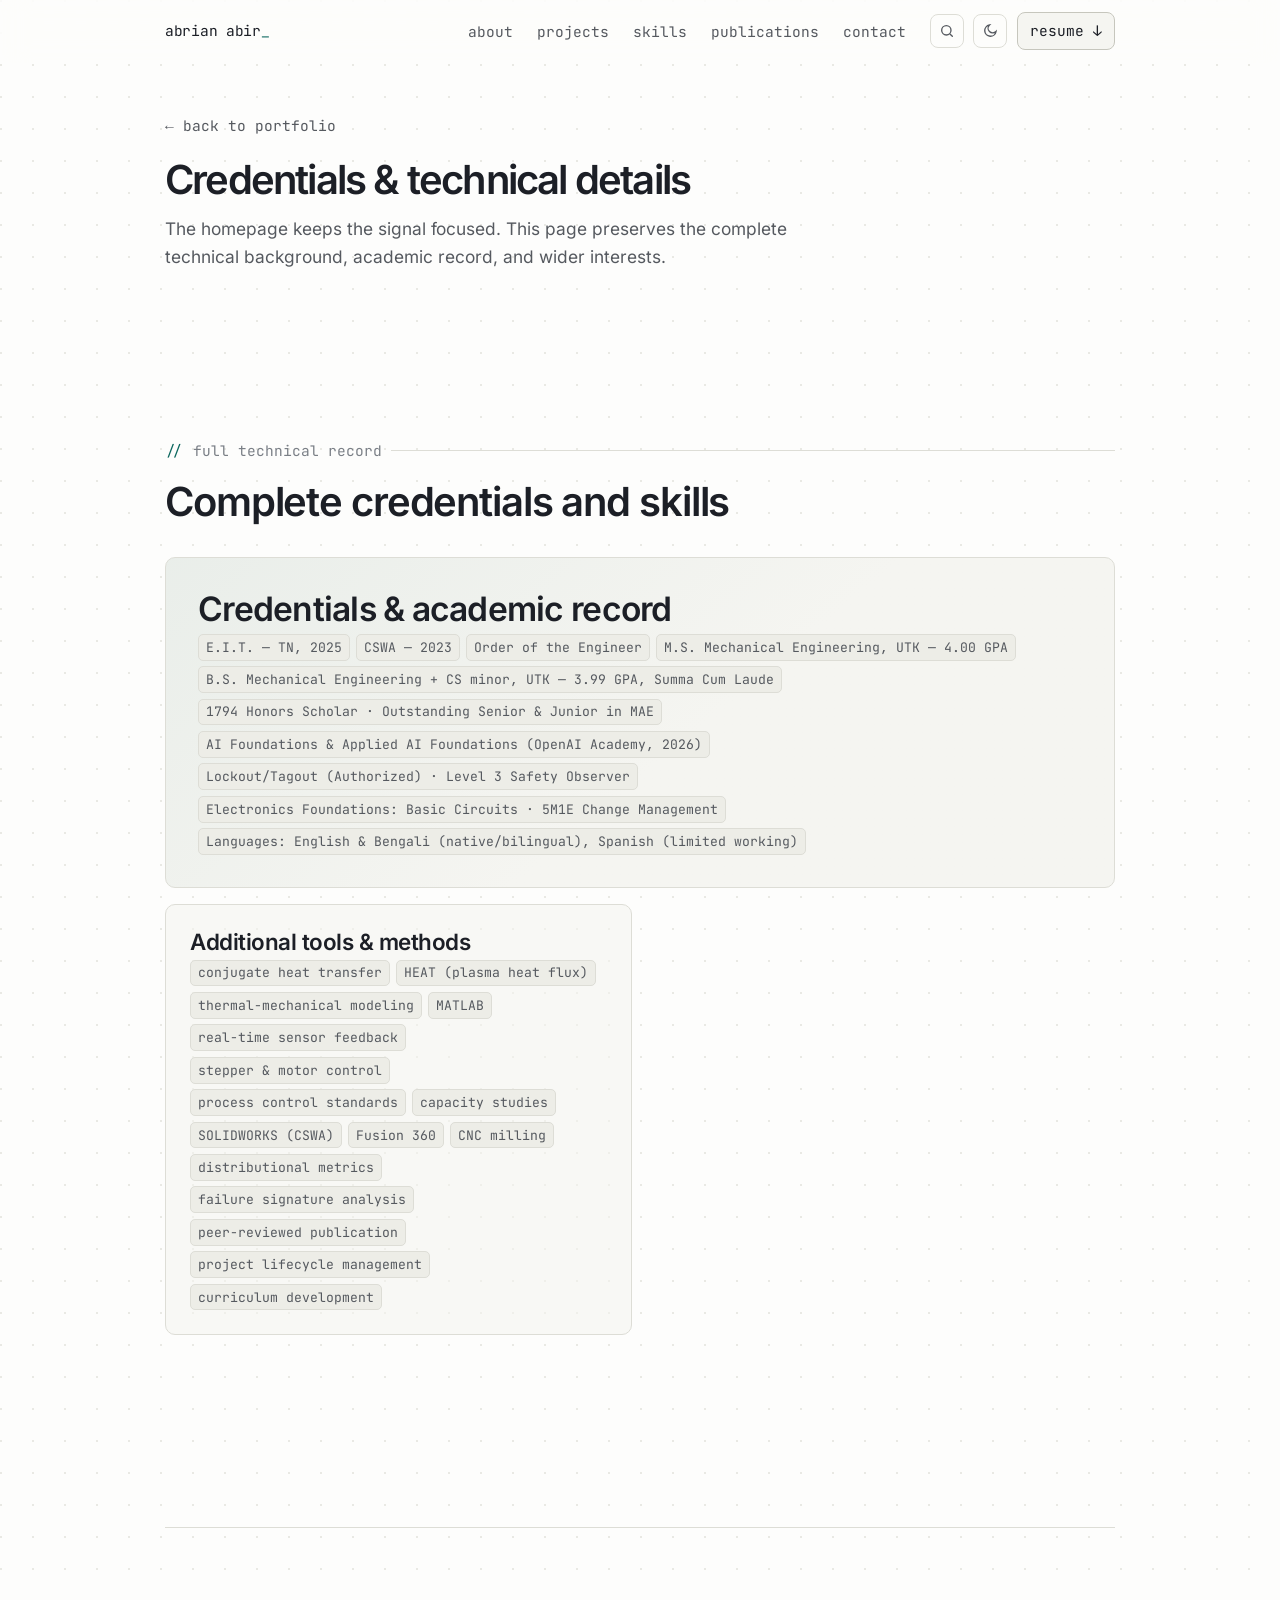
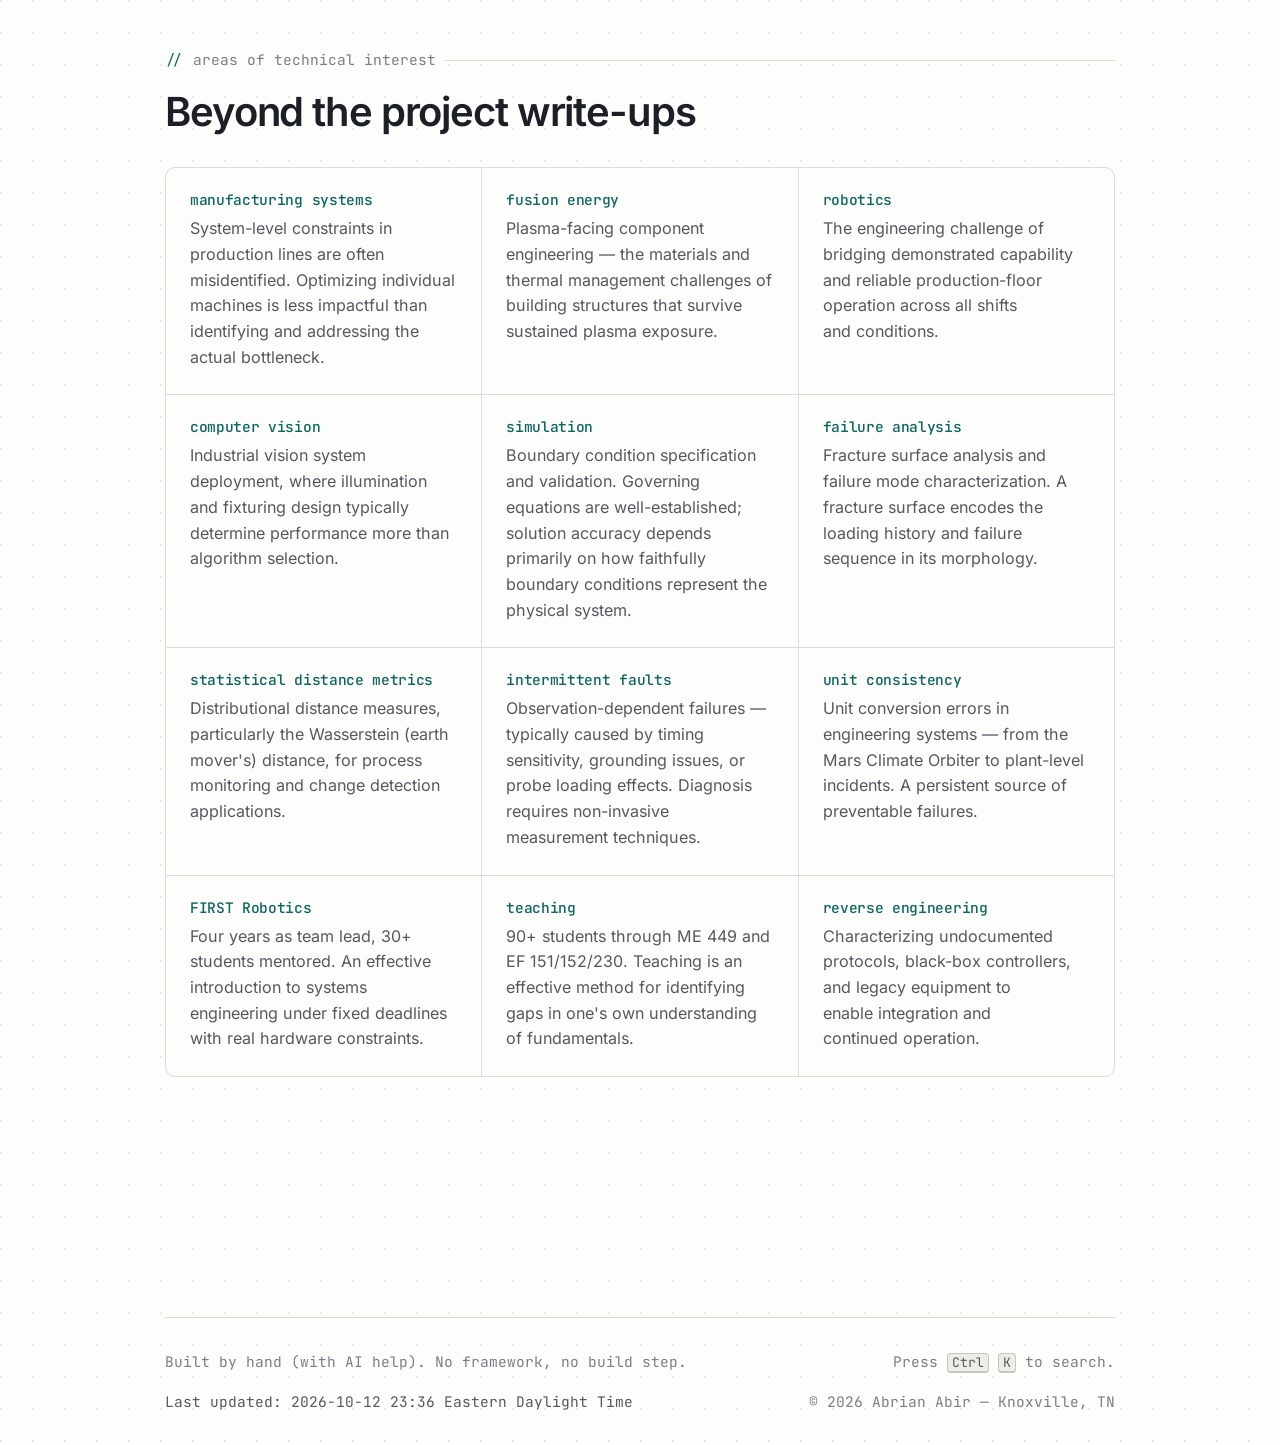
==== details.html @ 27dcdae0 "fix: update sitemap and robots.txt for consistent URL casing; add details page with credentials and " ====
<!DOCTYPE html><html lang="en" data-theme="dark"><head><meta charset="utf-8"><meta name="viewport" content="width=device-width, initial-scale=1"><title>Abrian Abir — Credentials & Technical Details</title><meta name="description" content="Extended credentials, technical skills, and areas of interest for Abrian Abir."><meta name="author" content="Abrian Abir"><meta name="theme-color" content="#141a23"><link rel="canonical" href="https://abrianabir.github.io/details.html"><meta property="og:type" content="website"><meta property="og:url" content="https://abrianabir.github.io/details.html"><meta property="og:title" content="Abrian Abir — Credentials & Technical Details"><meta property="og:description" content="Extended credentials, technical skills, and areas of interest for Abrian Abir."><meta property="og:image" content="https://abrianabir.github.io/assets/img/og/og-home.png"><meta property="og:image:width" content="1200"><meta property="og:image:height" content="630"><meta property="og:image:alt" content="Abrian Abir — credentials and technical details"><meta name="twitter:card" content="summary_large_image"><meta name="google-site-verification" content="NKCbq-IOS7XesMwCIqltudBgdCa_yDA4b-StoMeJ4Jw"/><link rel="icon" type="image/png" sizes="48x48" href="assets/favicon-48.png"><link rel="preload" as="font" type="font/woff2" href="assets/fonts/inter-latin.woff2" crossorigin><link rel="preload" as="font" type="font/woff2" href="assets/fonts/jetbrains-mono-latin.woff2" crossorigin><link rel="stylesheet" href="assets/css/style.min.css?v=6bc6e8bd0e"><link rel="expect" href="#main" blocking="render"><script>
  (() => { try {
    const s = localStorage.getItem('theme');
    document.documentElement.dataset.theme =
      s || (matchMedia('(prefers-color-scheme: light)').matches ? 'light' : 'dark');
  } catch { document.documentElement.dataset.theme = 'dark'; } })();
</script><script type="speculationrules">
{"prefetch":[{"where":{"selector_matches":".card a, .proj-nav a, .backlink, .pal a"},"eagerness":"moderate"}]}
</script><script>
  if ("serviceWorker" in navigator) {
    addEventListener("load", () => navigator.serviceWorker.register("/sw.js"));
  }
</script><script type="application/ld+json">
{
  "@context": "https://schema.org",
  "@graph": [
    {
      "@type": "Article",
      "@id": "https://abrianabir.github.io/details.html#article",
      "url": "https://abrianabir.github.io/details.html",
      "headline": "Fusion Tokamak Probe Optimization",
      "description": "Automated HEAT \u2192 ANSYS Fluent \u2192 ANSYS Mechanical loop driven by a genetic algorithm to optimize cooling channel geometry for a WEST tokamak reciprocating probe.",
      "dateModified": "2026-10-12T23:36:08-04:00",
      "image": "https://abrianabir.github.io/assets/img/og/og-tokamak-probe.png",
      "author": {
        "@id": "https://abrianabir.github.io/#person"
      },
      "publisher": {
        "@id": "https://abrianabir.github.io/#person"
      },
      "mainEntityOfPage": {
        "@id": "https://abrianabir.github.io/details.html"
      },
      "about": "Oak Ridge National Laboratory \u2014 Fusion Research (SULI)",
      "keywords": [
        "HEAT",
        "ANSYS Fluent",
        "ANSYS Mechanical",
        "pyAnsys",
        "PyGAD",
        "Python",
        "CFD",
        "FEA",
        "conjugate heat transfer",
        "topology optimization",
        "GRCop"
      ]
    },
    {
      "@type": "Person",
      "@id": "https://abrianabir.github.io/#person",
      "name": "Abrian Abir",
      "jobTitle": "Applications Engineer for Advanced Manufacturing",
      "url": "https://abrianabir.github.io/",
      "image": "https://abrianabir.github.io/assets/img/portrait.png",
      "worksFor": {
        "@type": "Organization",
        "name": "Oak Ridge National Laboratory"
      },
      "alumniOf": {
        "@type": "CollegeOrUniversity",
        "name": "University of Tennessee, Knoxville"
      },
      "email": "mailto:abrian.inbox@gmail.com",
      "address": {
        "@type": "PostalAddress",
        "addressLocality": "Knoxville",
        "addressRegion": "TN",
        "addressCountry": "US"
      },
      "sameAs": [
        "https://linkedin.com/in/AbrianAbir",
        "https://github.com/AbrianAbir",
        "https://orcid.org/0000-0001-7257-1548",
        "https://scholar.google.com/citations?user=ATV3ekIAAAAJ"
      ],
      "knowsAbout": [
        "Sensor integration",
        "Data acquisition systems",
        "Process monitoring",
        "CFD and FEA",
        "Machine vision",
        "Closed-loop control",
        "Additive manufacturing",
        "Python"
      ]
    },
    {
      "@type": "BreadcrumbList",
      "@id": "https://abrianabir.github.io/details.html#breadcrumbs",
      "itemListElement": [
        {
          "@type": "ListItem",
          "position": 1,
          "name": "Home",
          "item": "https://abrianabir.github.io/"
        },
        {
          "@type": "ListItem",
          "position": 2,
          "name": "Projects",
          "item": "https://abrianabir.github.io/#projects"
        },
        {
          "@type": "ListItem",
          "position": 3,
          "name": "Fusion Tokamak Probe Optimization",
          "item": "https://abrianabir.github.io/details.html"
        }
      ]
    }
  ]
}
</script></head><body><div class="progress" aria-hidden="true"></div><a class="skip" href="#main">Skip to content</a><header class="nav"><div class="nav__inner"><a class="nav__brand" href="index.html">abrian&nbsp;abir</a><nav aria-label="Primary"><ul class="nav__links"><li><a href="index.html#about">about</a></li><li><a href="index.html#projects">projects</a></li><li><a href="index.html#skills">skills</a></li><li><a href="index.html#publications">publications</a></li><li><a href="index.html#contact">contact</a></li></ul></nav><div class="nav__actions"><button class="icon-btn" data-open-palette aria-label="Search (Ctrl K)" title="Search — Ctrl K"><svg viewBox="0 0 24 24" fill="none" stroke="currentColor" stroke-width="2" stroke-linecap="round"><circle cx="11" cy="11" r="7"/><path d="m20 20-3.2-3.2"/></svg></button><button class="icon-btn" id="theme-toggle" aria-label="Switch theme" title="Toggle theme"><svg class="i-sun" viewBox="0 0 24 24" fill="none" stroke="currentColor" stroke-width="2" stroke-linecap="round"><circle cx="12" cy="12" r="4.2"/><path d="M12 2v2M12 20v2M2 12h2M20 12h2M4.9 4.9l1.4 1.4M17.7 17.7l1.4 1.4M19.1 4.9l-1.4 1.4M6.3 17.7l-1.4 1.4"/></svg><svg class="i-moon" viewBox="0 0 24 24" fill="none" stroke="currentColor" stroke-width="2" stroke-linecap="round"><path d="M21 12.8A8.5 8.5 0 1 1 11.2 3a6.6 6.6 0 0 0 9.8 9.8Z"/></svg></button><a class="btn btn--sm nav__resume" target="_blank" rel="noopener" href="resume.pdf" download>resume ↓</a><button class="icon-btn nav__burger" id="nav-toggle" aria-label="Open menu"
aria-expanded="false" aria-controls="nav-mobile"><span class="i-open"><svg viewBox="0 0 24 24" fill="none" stroke="currentColor" stroke-width="2" stroke-linecap="round"><path d="M4 7h16M4 12h16M4 17h16"/></svg></span><span class="i-close"><svg viewBox="0 0 24 24" fill="none" stroke="currentColor" stroke-width="2" stroke-linecap="round"><path d="M6 6l12 12M18 6L6 18"/></svg></span></button></div></div><div class="nav__mobile" id="nav-mobile" hidden><nav aria-label="Mobile"><ul><li><a href="index.html#about">about</a></li><li><a href="index.html#projects">projects</a></li><li><a href="index.html#skills">skills</a></li><li><a href="index.html#publications">publications</a></li><li><a href="index.html#philosophy">philosophy</a></li><li><a href="index.html#interests">interests</a></li><li><a href="index.html#contact">contact</a></li></ul></nav><a class="btn btn--primary nav__mobile-cta" target="_blank" rel="noopener" href="resume.pdf" download>Download resume (PDF)</a></div></header><main id="main"><div class="wrap details-page"><a class="backlink" href="index.html">← back to portfolio</a><h1>Credentials & technical details</h1><p class="details-lede">The homepage keeps the signal focused. This page preserves the complete technical background, academic record, and wider interests.</p><section id="full-skills"><h2 class="sec-label reveal">full technical record</h2><div class="sec-head"><h3>Complete credentials and skills</h3></div><div class="skills"><div class="skillgroup reveal"><h4>Credentials & academic record</h4><ul><li class="tag">E.I.T. — TN, 2025</li><li class="tag">CSWA — 2023</li><li class="tag">Order of the Engineer</li><li class="tag">M.S. Mechanical Engineering, UTK — 4.00 GPA</li><li class="tag">B.S. Mechanical Engineering + CS minor, UTK — 3.99 GPA, Summa Cum Laude</li><li class="tag">1794 Honors Scholar · Outstanding Senior & Junior in MAE</li><li class="tag">AI Foundations & Applied AI Foundations (OpenAI Academy, 2026)</li><li class="tag">Lockout/Tagout (Authorized) · Level 3 Safety Observer</li><li class="tag">Electronics Foundations: Basic Circuits · 5M1E Change Management</li><li class="tag">Languages: English & Bengali (native/bilingual), Spanish (limited working)</li></ul></div><div class="skillgroup reveal"><h4>Additional tools & methods</h4><ul><li class="tag">conjugate heat transfer</li><li class="tag">HEAT (plasma heat flux)</li><li class="tag">thermal-mechanical modeling</li><li class="tag">MATLAB</li><li class="tag">real-time sensor feedback</li><li class="tag">stepper & motor control</li><li class="tag">process control standards</li><li class="tag">capacity studies</li><li class="tag">SOLIDWORKS (CSWA)</li><li class="tag">Fusion 360</li><li class="tag">CNC milling</li><li class="tag">distributional metrics</li><li class="tag">failure signature analysis</li><li class="tag">peer-reviewed publication</li><li class="tag">project lifecycle management</li><li class="tag">curriculum development</li></ul></div></div></section><section id="full-interests"><h2 class="sec-label reveal">areas of technical interest</h2><div class="sec-head"><h3>Beyond the project write-ups</h3></div><div class="interests reveal"><div><h4>manufacturing systems</h4><p>System-level constraints in production lines are often misidentified. Optimizing individual machines is less impactful than identifying and addressing the actual bottleneck.</p></div><div><h4>fusion energy</h4><p>Plasma-facing component engineering — the materials and thermal management challenges of building structures that survive sustained plasma exposure.</p></div><div><h4>robotics</h4><p>The engineering challenge of bridging demonstrated capability and reliable production-floor operation across all shifts and conditions.</p></div><div><h4>computer vision</h4><p>Industrial vision system deployment, where illumination and fixturing design typically determine performance more than algorithm selection.</p></div><div><h4>simulation</h4><p>Boundary condition specification and validation. Governing equations are well-established; solution accuracy depends primarily on how faithfully boundary conditions represent the physical system.</p></div><div><h4>failure analysis</h4><p>Fracture surface analysis and failure mode characterization. A fracture surface encodes the loading history and failure sequence in its morphology.</p></div><div><h4>statistical distance metrics</h4><p>Distributional distance measures, particularly the Wasserstein (earth mover's) distance, for process monitoring and change detection applications.</p></div><div><h4>intermittent faults</h4><p>Observation-dependent failures — typically caused by timing sensitivity, grounding issues, or probe loading effects. Diagnosis requires non-invasive measurement techniques.</p></div><div><h4>unit consistency</h4><p>Unit conversion errors in engineering systems — from the Mars Climate Orbiter to plant-level incidents. A persistent source of preventable failures.</p></div><div><h4>FIRST Robotics</h4><p>Four years as team lead, 30+ students mentored. An effective introduction to systems engineering under fixed deadlines with real hardware constraints.</p></div><div><h4>teaching</h4><p>90+ students through ME 449 and EF 151/152/230. Teaching is an effective method for identifying gaps in one's own understanding of fundamentals.</p></div><div><h4>reverse engineering</h4><p>Characterizing undocumented protocols, black-box controllers, and legacy equipment to enable integration and continued operation.</p></div></div></section></div></main><footer class="footer wrap"><span>Built by hand (with AI help). No framework, no build step.</span>
<span>Press <kbd>Ctrl</kbd>&nbsp;<kbd>K</kbd> to search.</span>
<time class="footer__updated" datetime="2026-10-12T23:36:08-04:00">Last updated: 2026-10-12 23:36 Eastern Daylight Time</time>
<span>© <span id="yr">2026</span> Abrian Abir — Knoxville, TN</span></footer><dialog class="pal" id="palette" aria-label="Site search"><div class="pal__box"><input id="palette-input" type="text" placeholder="jump to…" autocomplete="off" spellcheck="false" aria-label="Search the site"><ul id="palette-list"><li><a href="index.html#about">About<span>section</span></a></li><li><a href="index.html#projects">Projects<span>section</span></a></li><li><a href="index.html#skills">Skills<span>section</span></a></li><li><a href="index.html#publications">Publications<span>section</span></a></li><li><a href="index.html#philosophy">Philosophy<span>section</span></a></li><li><a href="index.html#interests">Interests<span>section</span></a></li><li><a href="index.html#contact">Contact<span>section</span></a></li><li><a href="index.html#philosophy">Engineering Philosophy<span>section</span></a></li><li><a href="index.html#interests">Things I Find Interesting<span>section</span></a></li><li><a href="projects/tokamak-probe.html">Fusion Tokamak Probe Optimization<span>project</span></a></li><li><a href="projects/afsd-monitoring.html">AFSD Process Monitoring Research<span>project</span></a></li><li><a href="projects/fuel-failure.html">Nuclear Fuel Failure Prediction<span>project</span></a></li><li><a href="projects/film-separator.html">Automated Film Separation System<span>project</span></a></li><li><a href="projects/machine-vision.html">Machine Vision Material Characterization<span>project</span></a></li><li><a href="resume.pdf">Download resume<span>pdf</span></a></li><li><a href="mailto:abrian.inbox@gmail.com">Email Abrian<span>mailto</span></a></li><li><a href="https://github.com/AbrianAbir">GitHub<span>external</span></a></li><li><a href="https://linkedin.com/in/AbrianAbir">LinkedIn<span>external</span></a></li></ul><p class="pal__foot"><kbd>↑</kbd><kbd>↓</kbd> navigate · <kbd>↵</kbd> open · <kbd>esc</kbd> or click outside to close</p></div></dialog><script src="assets/js/main.min.js?v=aee8700fbd" defer></script></body></html>
---- assets/css/style.min.css ----
@font-face{font-family:"Inter";font-style:normal;font-weight:400 700;font-display:swap;src:url("../fonts/inter-latin.woff2") format("woff2")}@font-face{font-family:"JetBrains Mono";font-style:normal;font-weight:400 500;font-display:swap;src:url("../fonts/jetbrains-mono-latin.woff2") format("woff2")}:root{--bg:#141a23;--bg-grid:#21252b;--surface:#1f242b;--surface-2:#1C222B;--border:#ffffff0f;--border-strong:#30363D;--text:#E6EDF3;--text-dim:#8B949E;--text-faint:#6E7681;--accent:#4FD1C5;--accent-alt:#F0883E;--data-green:#3FB950;--shadow:0 1px 2px rgb(0 0 0 / .4),0 8px 24px rgb(0 0 0 / .24);--font-sans:"Inter",ui-sans-serif,system-ui,-apple-system,"Segoe UI",Roboto,Helvetica,Arial,sans-serif;--font-mono:"JetBrains Mono",ui-monospace,SFMono-Regular,"SF Mono",Menlo,Consolas,"Liberation Mono",monospace;--step--1:clamp(0.75rem,0.75rem + 0.2vw,0.95rem);--step-0:clamp(0.85rem,0.77rem + 0.4vw,1.08rem);--step-1:clamp(1rem,0.86rem + 0.7vw,1.4rem);--step-2:clamp(1.3rem,1.02rem + 1.39vw,2.1rem);--step-3:clamp(1.5rem,1.15rem + 1.74vw,2.5rem);--step-4:clamp(2.25rem,1.92rem + 1.65vw,3.2rem);--step-5:clamp(2.5rem,1.75rem + 3.2vw,4.6rem);--s1:.5rem;--s2:1rem;--s3:1.5rem;--s4:2rem;--s5:3rem;--s6:4.5rem;--s7:7.5rem;--measure:70ch;--wide:950px;--radius:10px;--ease:cubic-bezier(.22,1,.36,1);--nav-h:62px}[data-theme="light"]{--bg:#FDFDFC;--bg-grid:#E9E9E4;--surface:#F5F5F1;--surface-2:#EDEDE7;--border:#DDDDD6;--border-strong:#C6C6BD;--text:#1C1F26;--text-dim:#55595F;--text-faint:#7A7F86;--accent:#0c675e;--accent-alt:#B85C10;--data-green:#165524;--shadow:0 1px 2px rgb(0 0 0 / .06),0 8px 24px rgb(0 0 0 / .07)}*,*::before,*::after{box-sizing:border-box}*{margin:0}html{-webkit-text-size-adjust:100%;scroll-behavior:smooth;overflow-x:clip}@media (prefers-reduced-motion:reduce){html{scroll-behavior:auto}*,*::before,*::after{animation-duration:.01ms!important;animation-iteration-count:1!important;transition-duration:.01ms!important;scroll-behavior:auto!important}}img,svg,video{display:block;max-width:100%;height:auto}button,input,textarea,select{font:inherit;color:inherit}ul,ol{padding:0}body{background-color:var(--bg);background-image:radial-gradient(circle at 1px 1px,var(--bg-grid) 1px,transparent 0);background-size:32px 32px;color:var(--text);font-family:var(--font-sans);font-size:var(--step-0);line-height:1.6;-webkit-font-smoothing:antialiased;text-rendering:optimizeLegibility;overflow-x:clip}h1,h2,h3,h4{font-weight:600;letter-spacing:-.022em;line-height:1.15;text-wrap:balance}h1{font-size:var(--step-5);letter-spacing:-.045em;line-height:.95}h2{font-size:var(--step-3)}h3{font-size:var(--step-1);letter-spacing:-.012em}h4{font-size:var(--step-0)}p{text-wrap:pretty}a{color:var(--accent);text-decoration:none}a:hover{text-decoration:underline;text-underline-offset:3px}:focus-visible{outline:2px solid var(--accent);outline-offset:3px;border-radius:3px}code,kbd,.mono{font-family:var(--font-mono);font-size:.88em}hr{border:0;height:1px;background:var(--border);margin-block:var(--s5)}::selection{background:color-mix(in srgb,var(--accent) 30%,transparent)}p,li,dd,h1,h2,h3,h4,figcaption{overflow-wrap:break-word}.wrap{width:min(100% - 2.5rem,var(--wide));margin-inline:auto}.prose{max-width:var(--measure)}section[id]{scroll-margin-top:96px;padding-block:var(--s7)}section[id] + section[id]{border-top:1px solid var(--border)}@media (max-width:640px){section[id]{padding-block:var(--s6)}}.skip{position:absolute;left:-9999px;top:0;z-index:999;background:var(--accent);color:var(--bg);padding:.6rem 1rem;border-radius:0 0 var(--radius) 0}.skip:focus{left:0}.nav{position:sticky;top:0;z-index:100;backdrop-filter:blur(14px) saturate(160%);background:color-mix(in srgb,var(--bg) 78%,transparent);border-bottom:1px solid transparent;transition:border-color .25s var(--ease),background .25s var(--ease)}.nav[data-scrolled="true"]{border-bottom-color:var(--border)}.nav__inner{width:min(100% - 2rem,var(--wide));margin-inline:auto;display:flex;align-items:center;gap:var(--s3);height:var(--nav-h);min-width:0}.nav__brand{font-family:var(--font-mono);font-size:var(--step--1);color:var(--text);letter-spacing:-.02em;margin-right:auto;white-space:nowrap;min-width:0;overflow:hidden;text-overflow:ellipsis}.nav__brand::after{content:"_";color:var(--accent);animation:blink 1.25s steps(1) infinite}@keyframes blink{50%{opacity:0}}.nav__links{display:flex;gap:var(--s3);list-style:none}.nav__links a{font-family:var(--font-mono);font-size:var(--step--1);color:var(--text-dim);position:relative;padding-block:4px;text-decoration:none}.nav__links a::after{content:"";position:absolute;left:0;bottom:0;height:1.5px;width:100%;background:var(--accent);transform:scaleX(0);transform-origin:left;transition:transform .28s var(--ease)}.nav__links a:hover{color:var(--text)}.nav__links a:hover::after,.nav__links a[aria-current="true"]::after{transform:scaleX(1)}.nav__links a[aria-current="true"]{color:var(--text)}.nav__actions{display:flex;align-items:center;gap:.6rem;flex:0 0 auto}.icon-btn{display:grid;place-items:center;width:34px;height:34px;background:transparent;border:1px solid var(--border);border-radius:8px;cursor:pointer;color:var(--text-dim);transition:color .2s,border-color .2s,background .2s;flex:0 0 auto}.icon-btn:hover{color:var(--text);border-color:var(--border-strong);background:var(--surface)}.icon-btn svg{width:16px;height:16px}[data-theme="light"] .icon-btn .i-sun,.icon-btn .i-moon{display:none}[data-theme="light"] .icon-btn .i-moon{display:block}.nav__burger{display:none}.nav__burger .i-close{display:none}.nav__burger[aria-expanded="true"] .i-open{display:none}.nav__burger[aria-expanded="true"] .i-close{display:block}.nav__burger svg{width:18px;height:18px}.nav__mobile{display:none;border-top:1px solid var(--border);background:color-mix(in srgb,var(--bg) 96%,transparent);backdrop-filter:blur(14px) saturate(160%);padding:var(--s2) 0 var(--s3);max-height:calc(100dvh - var(--nav-h));overflow-y:auto;overscroll-behavior:contain}.nav__mobile[hidden]{display:none}.nav__mobile ul{list-style:none;width:min(100% - 2.5rem,var(--wide));margin-inline:auto}.nav__mobile a{display:flex;align-items:center;justify-content:space-between;font-family:var(--font-mono);font-size:var(--step-0);color:var(--text);text-decoration:none;padding:.85rem .25rem;border-bottom:1px solid var(--border);min-height:44px;-webkit-tap-highlight-color:transparent}.nav__mobile a::after{content:"→";color:var(--text-faint)}.nav__mobile a:active{color:var(--accent)}.nav__mobile a[aria-current="true"]{color:var(--accent)}.nav__mobile a[aria-current="true"]::after{content:"•";color:var(--accent)}.nav__mobile-cta{width:min(100% - 2.5rem,var(--wide));margin:var(--s3) auto 0;justify-content:center}@media (max-width:760px){.nav__links{display:none}.nav__burger{display:grid}.nav__resume{display:inline-flex;white-space:nowrap}.nav__mobile:not([hidden]){display:block}}@media (max-width:420px){.nav__inner{gap:var(--s2)}.nav__resume{display:none!important}}.btn{display:inline-flex;align-items:center;gap:.5rem;font-family:var(--font-mono);font-size:var(--step--1);padding:.62rem 1.05rem;border-radius:8px;border:1px solid var(--border-strong);color:var(--text);background:var(--surface);text-decoration:none;cursor:pointer;transition:transform .18s var(--ease),border-color .2s,background .2s,color .2s}.btn:hover{text-decoration:none;border-color:var(--accent);color:var(--accent);transform:translateY(-1px)}.btn svg{width:15px;height:15px;flex:0 0 auto}.btn--primary{background:var(--accent);color:#07110F;border-color:var(--accent);font-weight:600}[data-theme="light"] .btn--primary{color:#FDFDFC}.btn--primary:hover{color:#07110F;background:color-mix(in srgb,var(--accent) 86%,white)}[data-theme="light"] .btn--primary:hover{color:#FDFDFC}.btn--ghost{background:transparent}.btn--sm{padding:.42rem .75rem}.hero{position:relative;padding-block:clamp(3.5rem,8vw,7rem) var(--s6);overflow:hidden}.hero__plot{position:absolute;inset:0;width:100%;height:100%;opacity:.09;pointer-events:none;mask-image:linear-gradient(to bottom,transparent,#000 25%,#000 70%,transparent)}.hero__plot path{fill:none;stroke:var(--accent);stroke-width:1.2;vector-effect:non-scaling-stroke}.hero__plot .grid{stroke:var(--text-faint);stroke-width:.5;opacity:.5}.hero__plot .trace{opacity:0;animation:trace-in 1s var(--ease) .15s forwards}@keyframes trace-in{to{opacity:1}}@media (min-width:821px) and (pointer:fine){.hero__plot .trace{opacity:1;stroke-dasharray:2600;stroke-dashoffset:2600;animation:draw 6s var(--ease) forwards}@keyframes draw{to{stroke-dashoffset:0}}}.hero__copy{min-width:0}.hero__inner{position:relative;z-index:2;display:grid;grid-template-columns:minmax(0,1.08fr) minmax(290px,.72fr);gap:clamp(2rem,6vw,6rem);align-items:center}.hero__portrait{margin:0;position:relative;width:min(100%,300px);aspect-ratio:1;justify-self:end}.hero__portrait img{width:100%;height:100%;border-radius:20%;object-fit:cover;corner-shape:squircle;object-position:center 18%;background:var(--surface);box-shadow:0 0 0 1px var(--border-strong),0 24px 48px -18px rgb(162 162 162 / 20%)}[data-theme="light"] .hero__portrait img{box-shadow:0 0 0 1px var(--border-strong),0 24px 48px -20px rgb(0 0 0 / .60)}.hero__visual{position:relative;display:grid;justify-items:end;gap:var(--s2)}.hero__visual::before{content:"";position:absolute;width:74%;aspect-ratio:1;right:-5%;top:-8%;border:1px solid color-mix(in srgb,var(--accent) 28%,transparent);border-radius:28%;transform:rotate(8deg);pointer-events:none}.hero__signal{display:flex;align-items:flex-start;gap:.7rem;width:min(100%,300px);padding:.8rem .95rem;border:1px solid var(--border);border-radius:var(--radius);background:color-mix(in srgb,var(--surface) 82%,transparent);color:var(--text-dim);font-family:var(--font-mono);font-size:.72rem;line-height:1.45;text-align:left}.hero__signal strong{color:var(--text);font-weight:500}.hero__signal-dot{flex:0 0 auto;width:7px;height:7px;margin-top:.35rem;border-radius:50%;background:var(--data-green);box-shadow:0 0 0 4px color-mix(in srgb,var(--data-green) 14%,transparent)}.hero__stats{display:grid;grid-template-columns:repeat(3,minmax(0,1fr));width:min(100%,300px);gap:var(--s2);padding-top:.25rem}.hero__stats span{display:grid;gap:.1rem;min-width:0;text-align:center}.hero__stats strong{font-family:var(--font-mono);font-size:var(--step-1);color:var(--accent);font-weight:500;letter-spacing:-.04em}.hero__stats small{color:var(--text-faint);font-family:var(--font-mono);font-size:.65rem;line-height:1.25;overflow-wrap:anywhere}.eyebrow{font-family:var(--font-mono);font-size:var(--step--1);color:var(--accent);text-transform:lowercase;letter-spacing:.02em;margin-bottom:var(--s2)}.hero h1{margin-bottom:.5rem}.hero__creds{font-family:var(--font-mono);font-size:var(--step--1);color:var(--text-faint);margin-bottom:var(--s2)}.hero__headline{font-size:var(--step-3);font-weight:600;letter-spacing:-.025em;line-height:1.15;max-width:28ch;margin-bottom:var(--s2);color:var(--text);text-wrap:balance}.hero__headline .cursor{display:none}.hero__pitch{max-width:54ch;color:var(--text-dim);font-size:var(--step-0);line-height:1.6;margin-bottom:var(--s4)}.hero__pitch strong{color:var(--text);font-weight:500}.hero__meta{display:flex;flex-wrap:wrap;gap:.5rem 1.5rem;font-family:var(--font-mono);font-size:var(--step--1);color:var(--text-dim);margin-bottom:var(--s4)}.hero__meta span{display:inline-flex;align-items:center;gap:.45rem}.hero__meta svg{width:14px;height:14px;color:var(--text-faint)}.dot{position:relative;width:7px;height:7px;border-radius:50%;background:var(--data-green)}.dot::after{content:"";position:absolute;inset:0;border-radius:50%;background:var(--data-green);animation:pulse 2.4s ease-out infinite;will-change:transform,opacity}@keyframes pulse{0%{transform:scale(1);opacity:.7}70%{transform:scale(3);opacity:0}100%{transform:scale(3);opacity:0}}@media (prefers-reduced-motion:reduce){.dot::after{animation:none}}.hero__cta{display:flex;flex-wrap:wrap;gap:.75rem}@media (max-width:820px){.hero__inner{grid-template-columns:1fr;gap:var(--s4)}.hero__visual{order:-1;justify-items:start;grid-template-columns:auto minmax(0,1fr);align-items:end}.hero__portrait{width:clamp(110px,30vw,150px);justify-self:start;grid-row:span 2}.hero__visual::before{width:150px;left:-4%;right:auto;top:-8%}.hero__signal,.hero__stats{width:auto;max-width:300px}.hero__stats{justify-content:flex-start;gap:var(--s3)}}@media (max-width:640px){.hero{padding-block:1.5rem var(--s6)}.hero__plot{opacity:.06}.hero__visual{grid-template-columns:1fr}.hero__portrait{grid-row:auto}.hero__signal,.hero__stats{width:100%}}.sec-label{font-family:var(--font-mono);font-size:var(--step--1);font-weight:400;letter-spacing:0;line-height:1.7;color:var(--text-faint);margin-bottom:var(--s2);display:flex;align-items:center;gap:.6rem}.sec-label::before{content:"//";color:var(--accent)}.sec-label::after{content:"";flex:1;height:1px;background:var(--border)}.sec-head{margin-bottom:var(--s4)}.sec-head h3{font-size:var(--step-3);letter-spacing:-.028em}.sec-head p{color:var(--text-dim);max-width:var(--measure);margin-top:var(--s2)}.about-grid{display:grid;grid-template-columns:minmax(0,1fr) 270px;gap:var(--s5);align-items:start}@media (max-width:860px){.about-grid{grid-template-columns:1fr;gap:var(--s4)}}.about-grid p{max-width:var(--measure)}.about-grid p + p{margin-top:var(--s2)}.about-grid h3{margin-top:var(--s4);margin-bottom:var(--s2);font-size:var(--step-1)}.about-closer{margin-top:var(--s3)}.about-more{margin-top:var(--s3)}.about-more a{color:var(--accent);font-family:var(--font-mono);font-size:var(--step--1)}.details-page{padding-block:var(--s5) var(--s7)}.details-page h1{font-size:var(--step-3);margin-bottom:var(--s2)}.details-lede{color:var(--text-dim);max-width:58ch;margin-bottom:var(--s5)}.details-page section + section{margin-top:var(--s6)}.timeline{list-style:none;position:sticky;top:96px}.timeline li{position:relative;padding-left:1.4rem;padding-bottom:var(--s3);border-left:1px solid var(--border)}.timeline li:last-child{border-left-color:transparent;padding-bottom:0}.timeline li::before{content:"";position:absolute;left:-4.5px;top:.55rem;width:8px;height:8px;border-radius:50%;background:var(--bg);border:1.5px solid var(--border-strong)}.timeline li[data-now]::before{background:var(--accent);border-color:var(--accent)}.timeline .org{font-weight:600;font-size:var(--step-0);display:block;line-height:1.35}.timeline .role{color:var(--text-dim);font-size:var(--step--1);display:block;line-height:1.5}.timeline .yr{font-family:var(--font-mono);font-size:var(--step--1);color:var(--text-faint);display:block}.tick-list{list-style:none;margin-top:var(--s2);max-width:var(--measure)}.tick-list li{position:relative;padding-left:1.5rem;margin-bottom:.4rem;color:var(--text-dim)}.tick-list li::before{content:"▸";position:absolute;left:0;color:var(--accent);font-size:.8em;top:.15em}.tick-list li>span{display:block}.credentials{margin-top:var(--s4)}.credentials h3{margin-top:0}.credentials ul{list-style:none;display:grid;gap:.45rem;max-width:var(--measure)}.credentials li{color:var(--text-dim);font-family:var(--font-mono);font-size:var(--step--1);padding-left:1.5rem;position:relative}.credentials li::before{content:"▸";position:absolute;left:0;color:var(--accent)}.cards{display:grid;gap:var(--s2);grid-template-columns:repeat(2,1fr)}@media (max-width:760px){.cards{grid-template-columns:1fr}}.card{position:relative;display:flex;flex-direction:column;background:var(--surface);border:1px solid var(--border);border-radius:var(--radius);padding:var(--s3);transition:border-color .25s var(--ease),transform .25s var(--ease),box-shadow .25s var(--ease);overflow:hidden}.card::after{content:"";position:absolute;inset:0;pointer-events:none;background:radial-gradient(400px circle at var(--mx,50%) var(--my,0%),color-mix(in srgb,var(--accent) 9%,transparent),transparent 65%);opacity:0;transition:opacity .3s}.card:hover::after{opacity:1}.card__idx{font-family:var(--font-mono);font-size:var(--step--1);color:var(--text-faint);margin-bottom:.6rem;display:flex;justify-content:space-between;gap:1rem}.card__idx .org{color:var(--accent)}.card h3{margin-bottom:.5rem}.card h3 a{color:var(--text)}.card h3 a::after{content:"";position:absolute;inset:0}.card h3 a:hover{color:var(--accent);text-decoration:none}.card p{color:var(--text-dim);font-size:calc(var(--step-0) * .96);flex:1}.card .card__metric{flex:0 0 auto;color:var(--accent);font-family:var(--font-mono);font-size:var(--step--1);letter-spacing:.01em;margin-bottom:.35rem}.card__tags{display:flex;flex-wrap:wrap;gap:.35rem;margin-top:var(--s2)}.card__more{font-family:var(--font-mono);font-size:var(--step--1);color:var(--accent);margin-top:var(--s2)}.card:hover .card__more .arw{transform:translateX(4px)}.card__more .arw{display:inline-block;transition:transform .25s var(--ease)}.card--private{background:color-mix(in srgb,var(--surface-2) 72%,var(--bg));border-color:color-mix(in srgb,var(--accent) 28%,var(--border))}.card--private::after{display:none}.card--private h3{color:var(--text)}.card--private .card__metric{color:var(--text-faint)}.card--private .card__more{color:var(--text-faint);text-transform:lowercase;letter-spacing:.01em}.card--private .card__more a{color:var(--accent);position:relative;z-index:1}.card--private .card__more a:hover{text-decoration:none}@media (min-width:761px){.cards .card:first-child{grid-column:1 / -1;padding:var(--s4);background:linear-gradient(140deg,color-mix(in srgb,var(--accent) 5%,var(--surface)),var(--surface) 55%)}.cards .card:first-child h3{font-size:var(--step-2)}.cards .card:first-child>p{font-size:var(--step-1);line-height:1.4}.cards .card:first-child>p.card__metric{font-size:var(--step--1);line-height:1.4}.cards .card:first-child .card__idx{margin-bottom:var(--s2)}}.tag{font-family:var(--font-mono);font-size:.82rem;color:var(--text-dim);background:var(--surface-2);border:1px solid var(--border);border-radius:5px;padding:.12rem .45rem;white-space:nowrap}.skills{display:grid;gap:var(--s2);grid-template-columns:repeat(2,1fr)}@media (max-width:760px){.skills{grid-template-columns:1fr}}.skillgroup{border:1px solid var(--border);border-radius:var(--radius);padding:var(--s3);background:color-mix(in srgb,var(--surface) 55%,transparent)}.skillgroup h4{font-size:var(--step-1);margin-bottom:.3rem}.skillgroup>p{color:var(--text-faint);font-size:var(--step--1);margin-bottom:var(--s2);font-style:italic}.skillgroup ul{list-style:none;display:flex;flex-wrap:wrap;gap:.35rem}.skillgroup .sub{font-family:var(--font-mono);font-size:var(--step--1);color:var(--text-faint);width:100%;margin-top:.5rem;line-height:1.25}@media (min-width:761px){.skills .skillgroup:first-child{grid-column:1 / -1;padding:var(--s4);background:linear-gradient(140deg,color-mix(in srgb,var(--accent) 5%,var(--surface)),var(--surface) 55%)}.skills .skillgroup:first-child h4{font-size:var(--step-2)}.skills .skillgroup:first-child>p{font-size:var(--step-0);line-height:1.5}}.pubs{list-style:none;counter-reset:pub}.pubs li{border-top:1px solid var(--border);padding-block:var(--s3);display:flex;align-items:flex-start;gap:var(--s2)}.pubs li:last-child{border-bottom:1px solid var(--border)}.pubs li::before{counter-increment:pub;content:"[" counter(pub) "]";font-family:var(--font-mono);font-size:var(--step--1);color:var(--text-faint);padding-top:.25rem;flex:0 0 2.6rem}.pubs li>div{flex:1 1 auto;min-width:0}.pubs h4{font-size:var(--step-1);font-weight:600;margin-bottom:.3rem;letter-spacing:-.015em}.pubs .journal{font-family:var(--font-mono);font-size:var(--step--1);color:var(--accent);margin-bottom:.5rem}.pubs .why{color:var(--text-dim);font-size:calc(var(--step-0) * .96);max-width:64ch}@media (max-width:560px){.pubs li::before{flex-basis:2rem}}.philo{display:grid;gap:var(--s2) var(--s4);grid-template-columns:repeat(2,1fr)}@media (max-width:760px){.philo{grid-template-columns:1fr}}.philo article{border-left:2px solid var(--border);padding:.2rem 0 .2rem var(--s3);transition:border-color .3s var(--ease)}.philo article:hover{border-left-color:var(--accent)}.philo h4{margin-bottom:.5rem;font-size:var(--step-1)}.philo p{color:var(--text-dim);font-size:calc(var(--step-0) * .96);max-width:var(--measure)}.philo .n{font-family:var(--font-mono);font-size:var(--step--1);color:var(--text-faint);display:block;margin-bottom:.3rem}.interests{display:grid;gap:1px;background:var(--border);border:1px solid var(--border);border-radius:var(--radius);overflow:hidden;grid-template-columns:repeat(auto-fill,minmax(258px,1fr))}@media (max-width:560px){.interests{grid-template-columns:1fr}}.interests>div{background:var(--bg);padding:var(--s3);transition:background .25s var(--ease)}.interests>div:hover{background:var(--surface)}.interests h4{font-family:var(--font-mono);font-size:var(--step--1);color:var(--accent);margin-bottom:.45rem;font-weight:500}.interests p{color:var(--text-dim);font-size:calc(var(--step-0) * .93);line-height:1.6}.contact-grid{display:grid;grid-template-columns:minmax(0,1fr) minmax(0,425px);gap:var(--s5);align-items:start}@media (max-width:860px){.contact-grid{grid-template-columns:1fr;gap:var(--s4)}}.contact-lead{font-size:var(--step-1);font-weight:600;letter-spacing:-.025em;line-height:1.25;margin-bottom:var(--s3);max-width:26ch}.contact-grid p{color:var(--text-dim);max-width:var(--measure)}.contact-grid p + p{margin-top:var(--s2)}.card-term{background:var(--surface);border:1px solid var(--border);border-radius:var(--radius);overflow:hidden;box-shadow:var(--shadow)}.card-term__bar{display:flex;align-items:center;gap:.4rem;padding:.55rem .75rem;border-bottom:1px solid var(--border);background:var(--surface-2)}.card-term__bar i{width:9px;height:9px;border-radius:50%;background:var(--border-strong)}.card-term__bar span{font-family:var(--font-mono);font-size:.72rem;color:var(--text-faint);margin-left:.35rem}.card-term dl{margin:0;padding:var(--s3);display:grid;grid-template-columns:8rem 1fr;gap:.35rem .65rem;font-family:var(--font-mono);font-size:var(--step--1)}.card-term dt{color:var(--text-faint)}.card-term dd{margin:0;overflow-wrap:anywhere;min-width:0}@media (max-width:420px){.card-term dl{grid-template-columns:7rem 1fr}}.footer{border-top:1px solid var(--border);padding-block:var(--s4);font-family:var(--font-mono);font-size:var(--step--1);color:var(--text-faint);display:flex;flex-wrap:wrap;gap:var(--s2);justify-content:space-between}.footer a{color:var(--text-dim)}.footer__updated{color:var(--text-dim)}.proj-hero{padding-block:var(--s5) var(--s4);border-bottom:1px solid var(--border)}.backlink{font-family:var(--font-mono);font-size:var(--step--1);color:var(--text-dim);display:inline-block;margin-bottom:var(--s3)}.backlink:hover{color:var(--accent);text-decoration:none}.proj-hero h1{font-size:var(--step-3);margin-bottom:var(--s2);line-height:1.05}.proj-hero .meta{font-family:var(--font-mono);font-size:var(--step--1);color:var(--text-dim);margin-bottom:var(--s3);line-height:1.8}.proj-hero .meta b{color:var(--accent);font-weight:500}.proj-hero .lede{font-size:var(--step-1);color:var(--text-dim);max-width:60ch;line-height:1.6}.proj-layout{display:grid;grid-template-columns:200px minmax(0,1fr);gap:var(--s6);padding-block:var(--s5) var(--s7);align-items:start}@media (max-width:900px){.proj-layout{grid-template-columns:1fr;gap:var(--s3)}}.toc{position:sticky;top:92px}@media (max-width:900px){.toc{position:static}}.toc p{font-family:var(--font-mono);font-size:var(--step--1);color:var(--text-faint);margin-bottom:var(--s2)}.toc ol{list-style:none;counter-reset:toc}.toc li{counter-increment:toc}.toc a{display:block;padding:.28rem 0 .28rem .75rem;border-left:1.5px solid var(--border);font-size:var(--step--1);color:var(--text-dim);transition:color .2s,border-color .2s}.toc a::before{content:"0" counter(toc) "  ";font-family:var(--font-mono);color:var(--text-faint)}.toc a:hover,.toc a[aria-current="true"]{color:var(--text);border-left-color:var(--accent);text-decoration:none}.proj-body>section{scroll-margin-top:92px;padding-block:0 var(--s5);border:0}.proj-body h2{font-size:var(--step-2);margin-bottom:var(--s3);padding-bottom:.6rem;border-bottom:1px solid var(--border)}.proj-body h3{margin:var(--s3) 0 var(--s1)}.proj-body p,.proj-body ul,.proj-body ol{max-width:var(--measure)}.proj-body p,.proj-body li{text-wrap:pretty;hyphens:none;overflow-wrap:break-word}.proj-body p + p,.proj-body p + ul,.proj-body ul + p,.proj-body p + ol,.proj-body ol + p{margin-top:var(--s2)}.proj-body ul:not(.results),.proj-body ol:not(.pipeline){padding-left:1.2rem}.proj-body li{margin-bottom:.5rem;color:var(--text-dim)}.proj-body li strong,.proj-body p strong{color:var(--text);font-weight:600}.proj-body p{color:var(--text-dim)}.proj-body code{background:var(--surface-2);border:1px solid var(--border);border-radius:4px;padding:.08em .35em;color:var(--text);overflow-wrap:break-word}.callout{border:1px solid var(--border);border-left:2px solid var(--accent);background:color-mix(in srgb,var(--surface) 60%,transparent);border-radius:0 var(--radius) var(--radius) 0;padding:var(--s3);margin-block:var(--s3);max-width:var(--measure)}.callout p{color:var(--text)}.callout .lbl{font-family:var(--font-mono);font-size:var(--step--1);color:var(--accent);display:block;margin-bottom:.4rem}figure:not(.hero__portrait){margin:var(--s4) 0}figure img,figure .svgbox{border:1px solid var(--border);border-radius:var(--radius);background:var(--surface);width:100%}figcaption{font-family:var(--font-mono);font-size:var(--step--1);color:var(--text-faint);margin-top:.7rem;line-height:1.6;max-width:var(--measure)}figcaption b{color:var(--text-dim);font-weight:500}@media (min-width:1180px){.proj-body figure{width:calc(100% + 7rem)}}.stack-grid{display:flex;flex-wrap:wrap;gap:.4rem;max-width:var(--measure)}.results{list-style:none;padding:0!important;max-width:var(--measure)}.results li{display:flex;align-items:baseline;gap:.7rem;padding-block:.5rem;margin:0}.results li::before{content:"✓";flex:0 0 1rem;color:var(--data-green);font-weight:700}.results li>span{flex:1 1 auto;min-width:0;display:block;line-height:1.7}.pipeline{list-style:none;counter-reset:step;padding:0!important;max-width:var(--measure)}.pipeline li{counter-increment:step;position:relative;padding-left:2.6rem;padding-bottom:var(--s3);margin:0 0 0 .9rem;border-left:1px solid var(--border)}.pipeline li:last-child{border-left-color:transparent;padding-bottom:0}.pipeline li>span{display:block;line-height:1.7}.pipeline li::before{content:counter(step);position:absolute;left:-.9rem;top:0;width:1.8rem;height:1.8rem;border-radius:50%;background:var(--surface);border:1px solid var(--border-strong);color:var(--accent);font-family:var(--font-mono);font-size:.75rem;display:grid;place-items:center}.proj-nav{display:flex;justify-content:space-between;gap:var(--s2);border-top:1px solid var(--border);padding-top:var(--s3);margin-top:var(--s4);font-family:var(--font-mono);font-size:var(--step--1);flex-wrap:wrap}.proj-nav a{max-width:46%}@media (max-width:620px){.proj-nav a{max-width:100%}}.reveal{opacity:0;transform:translateY(12px)}.reveal.in{opacity:1;transform:none;transition:opacity .5s var(--ease),transform .5s var(--ease)}@media (prefers-reduced-motion:reduce){.reveal{opacity:1;transform:none}}.pal{border:0;padding:0;background:transparent;position:fixed;inset:0;width:min(100% - 2rem,560px);margin-inline:auto;margin-block:12vh auto;max-height:76vh}.pal::backdrop{background:rgb(0 0 0 / .55);backdrop-filter:blur(3px)}.pal[open]{animation:palIn .18s var(--ease)}@keyframes palIn{from{opacity:0;transform:translateY(-8px) scale(.985)}}@media (prefers-reduced-motion:reduce){.pal[open]{animation:none}}.pal__box{background:var(--surface);border:1px solid var(--border-strong);border-radius:12px;box-shadow:var(--shadow);overflow:hidden}.pal input{width:100%;border:0;background:transparent;padding:.95rem 1.1rem;font-family:var(--font-mono);font-size:var(--step-0);border-bottom:1px solid var(--border);outline:none}.pal ul{list-style:none;max-height:46vh;overflow-y:auto;padding:.4rem}.pal li a{display:flex;justify-content:space-between;gap:1rem;align-items:baseline;padding:.55rem .7rem;border-radius:7px;color:var(--text);font-size:var(--step--1)}.pal li a:hover,.pal li a:focus-visible,.pal li a.is-active{background:var(--surface-2);text-decoration:none;color:var(--accent)}.pal li a span{font-family:var(--font-mono);color:var(--text-faint);font-size:.72rem;flex:0 0 auto}.pal__empty{padding:1.1rem;color:var(--text-faint);font-family:var(--font-mono);font-size:var(--step--1)}.pal__foot{border-top:1px solid var(--border);padding:.5rem .8rem;font-family:var(--font-mono);font-size:.7rem;color:var(--text-faint)}kbd{border:1px solid var(--border-strong);border-bottom-width:2px;border-radius:4px;padding:0 .3em;background:var(--surface-2);color:var(--text-dim);font-size:.9em}.progress{position:fixed;top:0;left:0;height:2px;z-index:200;background:var(--accent);width:100%;transform:scaleX(0);transform-origin:0 50%;will-change:transform}@media print{.nav,.nav__mobile,.progress,.hero__plot,.pal,.btn,.toc{display:none!important}.hero__inner{grid-template-columns:1fr}.hero__portrait{width:90px}body{background:#fff;color:#000}a{color:#000;text-decoration:underline}section[id]{padding-block:1rem;break-inside:avoid}.proj-layout{grid-template-columns:1fr}.proj-body figure{width:100%}}@view-transition{navigation:auto}@media (prefers-reduced-motion:reduce){@view-transition{navigation:none}}:root{--vt-dur:.42s;--vt-ease:cubic-bezier(.22,1,.36,1)}html[data-vt-arriving]{scroll-behavior:auto!important}.nav{view-transition-name:site-nav}.footer{view-transition-name:site-footer}.progress{view-transition-name:site-progress}::view-transition-group(site-progress){animation:none}::view-transition-old(site-progress),::view-transition-new(site-progress){animation:none;opacity:1}::view-transition-group(site-nav),::view-transition-group(site-footer){animation-duration:var(--vt-dur);animation-timing-function:var(--vt-ease)}::view-transition-old(site-nav),::view-transition-new(site-nav),::view-transition-old(site-footer),::view-transition-new(site-footer){animation:none;opacity:1}::view-transition-group(root){animation-duration:var(--vt-dur);animation-timing-function:var(--vt-ease);animation-fill-mode:both}::view-transition-old(root){animation:vt-out .24s var(--vt-ease) both}::view-transition-new(root){animation:vt-in .34s .06s var(--vt-ease) both}@keyframes vt-out{to{opacity:0;transform:translate3d(-2.5%,0,0) scale(.985);filter:blur(2px)}}@keyframes vt-in{from{opacity:0;transform:translate3d(2.5%,0,0) scale(1.012);filter:blur(2px)}}html[data-vt-dir="back"]::view-transition-old(root){animation-name:vt-out-back}html[data-vt-dir="back"]::view-transition-new(root){animation-name:vt-in-back}@keyframes vt-out-back{to{opacity:0;transform:translate3d(2.5%,0,0) scale(.985);filter:blur(2px)}}@keyframes vt-in-back{from{opacity:0;transform:translate3d(-2.5%,0,0) scale(1.012);filter:blur(2px)}}.vt-card{view-transition-name:vt-card}.vt-title{view-transition-name:vt-title}.proj-hero{view-transition-name:vt-card}::view-transition-group(vt-card),::view-transition-group(vt-title){animation-duration:var(--vt-dur);animation-timing-function:var(--vt-ease);z-index:3;animation-fill-mode:both}::view-transition-old(vt-card),::view-transition-new(vt-card),::view-transition-old(vt-title),::view-transition-new(vt-title){height:100%;object-fit:contain;overflow:clip}::view-transition-old(vt-title){animation:vt-title-out .18s var(--vt-ease) both}::view-transition-new(vt-title){animation:vt-title-in .30s .08s var(--vt-ease) both}::view-transition-old(vt-card){animation:vt-card-out .24s var(--vt-ease) both}::view-transition-new(vt-card){animation:vt-card-in .34s .06s var(--vt-ease) both}@keyframes vt-title-out{to{opacity:0;transform:translateY(-10px) scale(.98)}}@keyframes vt-title-in{from{opacity:0;transform:translateY(10px) scale(1.02)}}@keyframes vt-card-out{to{opacity:0;transform:scale(.94);border-radius:18px}}@keyframes vt-card-in{from{opacity:0;transform:scale(1.04);border-radius:18px}}html[data-vt-arriving] .reveal{opacity:1;transform:none;transition:none}html[data-vt-arriving] .hero__plot .trace{animation:none;stroke-dashoffset:0;opacity:1}.vt-card{transform:none!important}
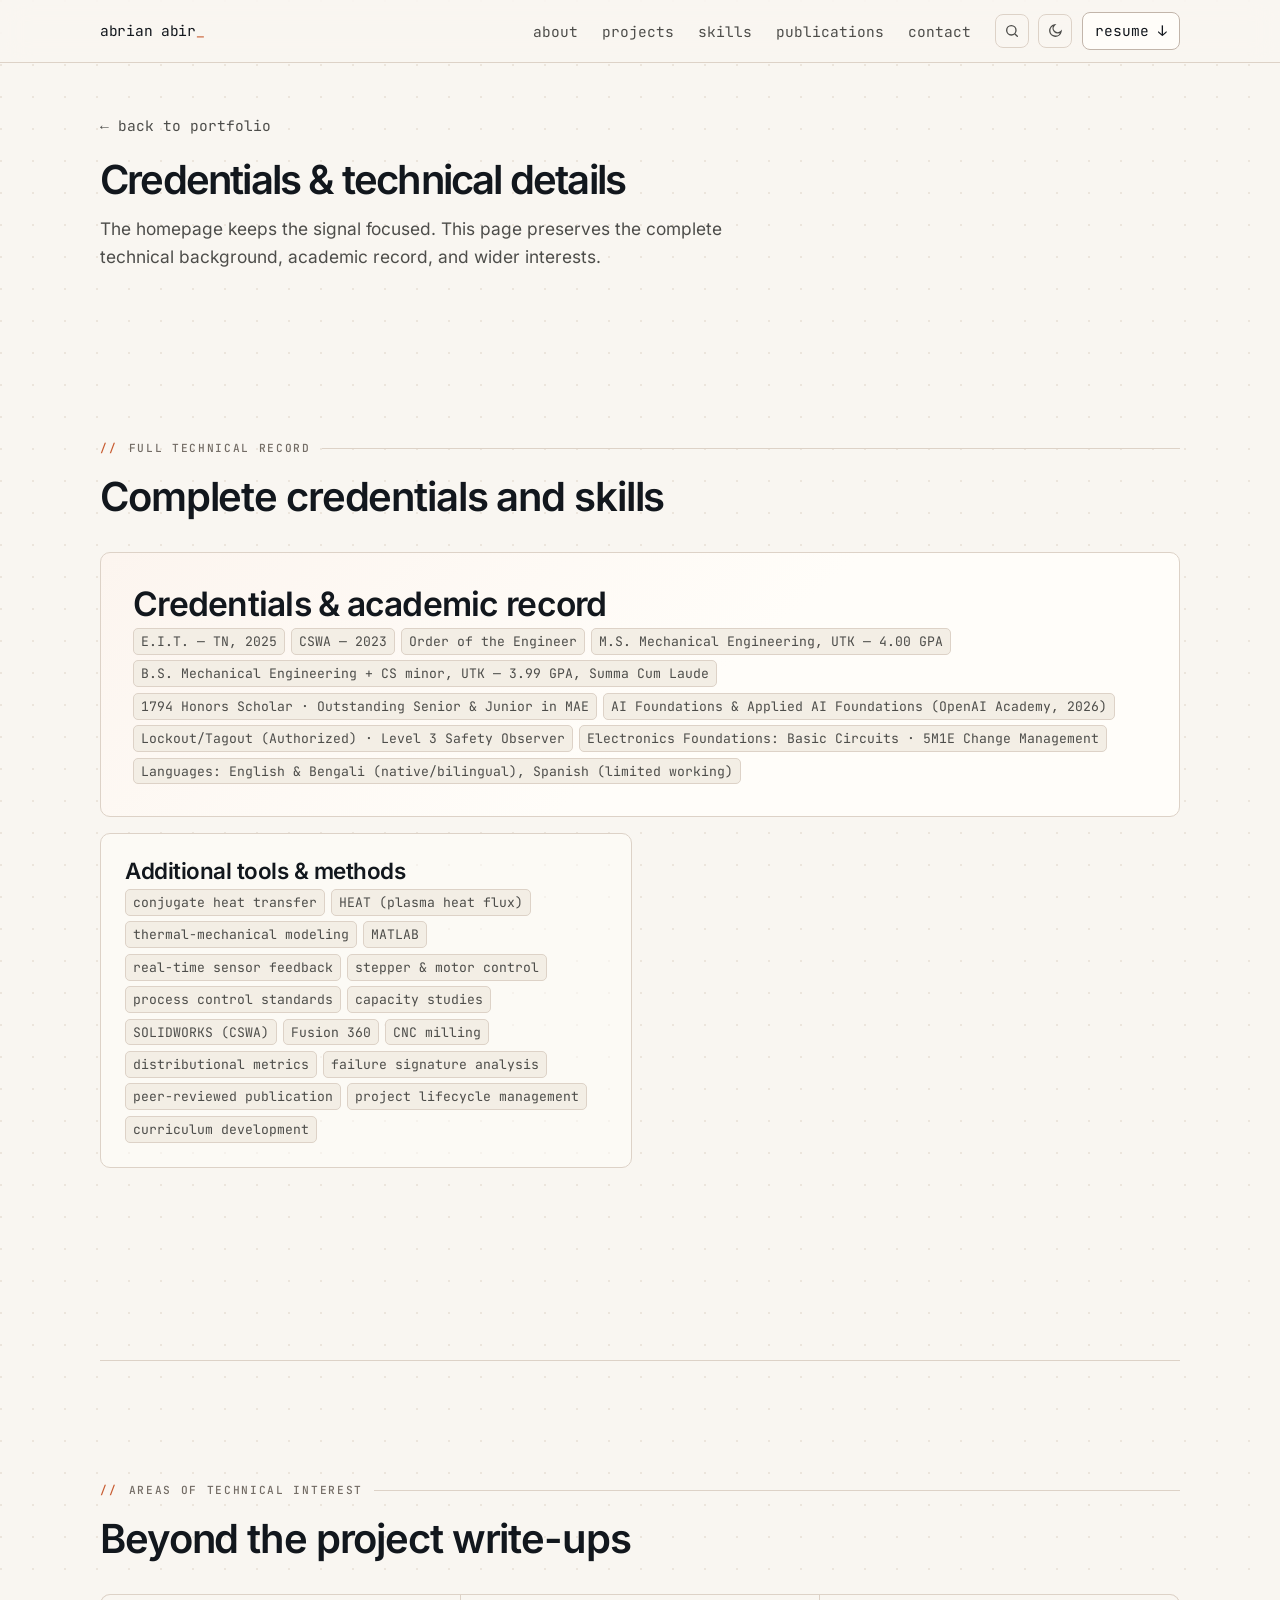
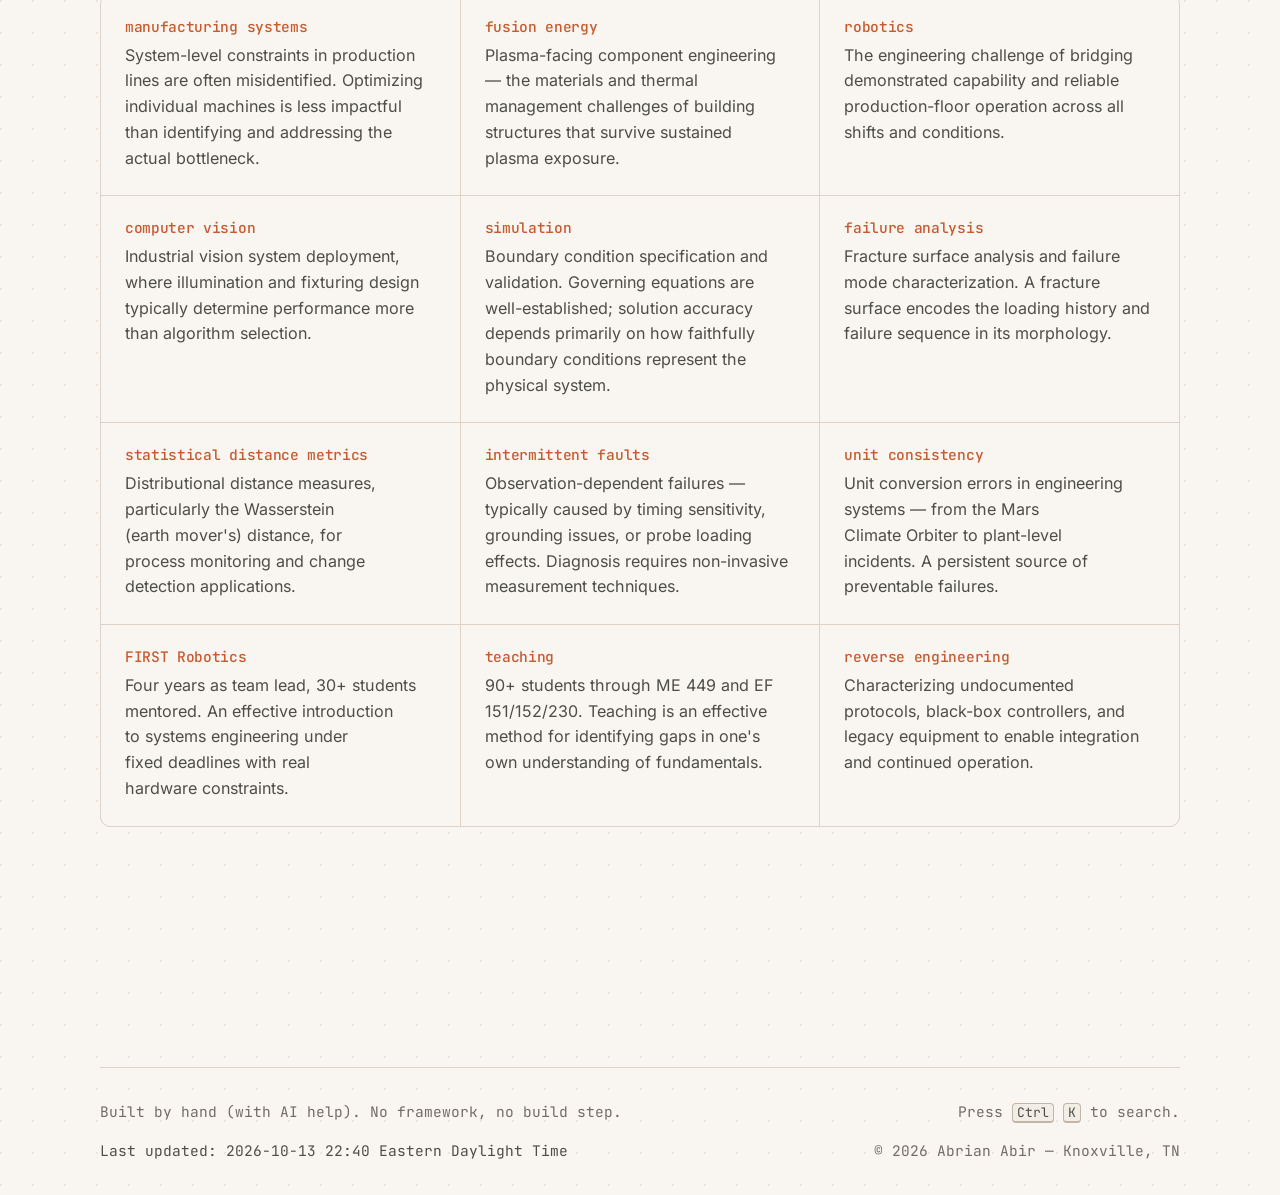
==== commit 6078778f: "Update project pages with new metadata and last updated timestamps" ====
--- a/details.html
+++ b/details.html
@@ -1,4 +1,4 @@
-<!DOCTYPE html><html lang="en" data-theme="dark"><head><meta charset="utf-8"><meta name="viewport" content="width=device-width, initial-scale=1"><title>Abrian Abir — Credentials & Technical Details</title><meta name="description" content="Extended credentials, technical skills, and areas of interest for Abrian Abir."><meta name="author" content="Abrian Abir"><meta name="theme-color" content="#141a23"><link rel="canonical" href="https://abrianabir.github.io/details.html"><meta property="og:type" content="website"><meta property="og:url" content="https://abrianabir.github.io/details.html"><meta property="og:title" content="Abrian Abir — Credentials & Technical Details"><meta property="og:description" content="Extended credentials, technical skills, and areas of interest for Abrian Abir."><meta property="og:image" content="https://abrianabir.github.io/assets/img/og/og-home.png"><meta property="og:image:width" content="1200"><meta property="og:image:height" content="630"><meta property="og:image:alt" content="Abrian Abir — credentials and technical details"><meta name="twitter:card" content="summary_large_image"><meta name="google-site-verification" content="NKCbq-IOS7XesMwCIqltudBgdCa_yDA4b-StoMeJ4Jw"/><link rel="icon" type="image/png" sizes="48x48" href="assets/favicon-48.png"><link rel="preload" as="font" type="font/woff2" href="assets/fonts/inter-latin.woff2" crossorigin><link rel="preload" as="font" type="font/woff2" href="assets/fonts/jetbrains-mono-latin.woff2" crossorigin><link rel="stylesheet" href="assets/css/style.min.css?v=6bc6e8bd0e"><link rel="expect" href="#main" blocking="render"><script>
+<!DOCTYPE html><html lang="en" data-theme="dark"><head><meta charset="utf-8"><meta name="viewport" content="width=device-width, initial-scale=1"><title>Abrian Abir — Credentials & Technical Details</title><meta name="description" content="Extended credentials, technical skills, and areas of interest for Abrian Abir."><meta name="author" content="Abrian Abir"><meta name="theme-color" content="#141a23"><link rel="canonical" href="https://abrianabir.github.io/details.html"><meta property="og:type" content="website"><meta property="og:url" content="https://abrianabir.github.io/details.html"><meta property="og:title" content="Abrian Abir — Credentials & Technical Details"><meta property="og:description" content="Extended credentials, technical skills, and areas of interest for Abrian Abir."><meta property="og:image" content="https://abrianabir.github.io/assets/img/og/og-home.png"><meta property="og:image:width" content="1200"><meta property="og:image:height" content="630"><meta property="og:image:alt" content="Abrian Abir — credentials and technical details"><meta name="twitter:card" content="summary_large_image"><meta name="google-site-verification" content="NKCbq-IOS7XesMwCIqltudBgdCa_yDA4b-StoMeJ4Jw"/><link rel="icon" type="image/png" sizes="48x48" href="assets/favicon-48.png"><link rel="preload" as="font" type="font/woff2" href="assets/fonts/inter-latin.woff2" crossorigin><link rel="preload" as="font" type="font/woff2" href="assets/fonts/jetbrains-mono-latin.woff2" crossorigin><link rel="stylesheet" href="assets/css/style.min.css?v=21ad0b4615"><link rel="expect" href="#main" blocking="render"><script>
   (() => { try {
     const s = localStorage.getItem('theme');
     document.documentElement.dataset.theme =
@@ -20,7 +20,7 @@
       "url": "https://abrianabir.github.io/details.html",
       "headline": "Fusion Tokamak Probe Optimization",
       "description": "Automated HEAT \u2192 ANSYS Fluent \u2192 ANSYS Mechanical loop driven by a genetic algorithm to optimize cooling channel geometry for a WEST tokamak reciprocating probe.",
-      "dateModified": "2026-10-12T23:36:08-04:00",
+      "dateModified": "2026-10-13T22:40:49-04:00",
       "image": "https://abrianabir.github.io/assets/img/og/og-tokamak-probe.png",
       "author": {
         "@id": "https://abrianabir.github.io/#person"
@@ -114,5 +114,5 @@
 </script></head><body><div class="progress" aria-hidden="true"></div><a class="skip" href="#main">Skip to content</a><header class="nav"><div class="nav__inner"><a class="nav__brand" href="index.html">abrian&nbsp;abir</a><nav aria-label="Primary"><ul class="nav__links"><li><a href="index.html#about">about</a></li><li><a href="index.html#projects">projects</a></li><li><a href="index.html#skills">skills</a></li><li><a href="index.html#publications">publications</a></li><li><a href="index.html#contact">contact</a></li></ul></nav><div class="nav__actions"><button class="icon-btn" data-open-palette aria-label="Search (Ctrl K)" title="Search — Ctrl K"><svg viewBox="0 0 24 24" fill="none" stroke="currentColor" stroke-width="2" stroke-linecap="round"><circle cx="11" cy="11" r="7"/><path d="m20 20-3.2-3.2"/></svg></button><button class="icon-btn" id="theme-toggle" aria-label="Switch theme" title="Toggle theme"><svg class="i-sun" viewBox="0 0 24 24" fill="none" stroke="currentColor" stroke-width="2" stroke-linecap="round"><circle cx="12" cy="12" r="4.2"/><path d="M12 2v2M12 20v2M2 12h2M20 12h2M4.9 4.9l1.4 1.4M17.7 17.7l1.4 1.4M19.1 4.9l-1.4 1.4M6.3 17.7l-1.4 1.4"/></svg><svg class="i-moon" viewBox="0 0 24 24" fill="none" stroke="currentColor" stroke-width="2" stroke-linecap="round"><path d="M21 12.8A8.5 8.5 0 1 1 11.2 3a6.6 6.6 0 0 0 9.8 9.8Z"/></svg></button><a class="btn btn--sm nav__resume" target="_blank" rel="noopener" href="resume.pdf" download>resume ↓</a><button class="icon-btn nav__burger" id="nav-toggle" aria-label="Open menu"
 aria-expanded="false" aria-controls="nav-mobile"><span class="i-open"><svg viewBox="0 0 24 24" fill="none" stroke="currentColor" stroke-width="2" stroke-linecap="round"><path d="M4 7h16M4 12h16M4 17h16"/></svg></span><span class="i-close"><svg viewBox="0 0 24 24" fill="none" stroke="currentColor" stroke-width="2" stroke-linecap="round"><path d="M6 6l12 12M18 6L6 18"/></svg></span></button></div></div><div class="nav__mobile" id="nav-mobile" hidden><nav aria-label="Mobile"><ul><li><a href="index.html#about">about</a></li><li><a href="index.html#projects">projects</a></li><li><a href="index.html#skills">skills</a></li><li><a href="index.html#publications">publications</a></li><li><a href="index.html#philosophy">philosophy</a></li><li><a href="index.html#interests">interests</a></li><li><a href="index.html#contact">contact</a></li></ul></nav><a class="btn btn--primary nav__mobile-cta" target="_blank" rel="noopener" href="resume.pdf" download>Download resume (PDF)</a></div></header><main id="main"><div class="wrap details-page"><a class="backlink" href="index.html">← back to portfolio</a><h1>Credentials & technical details</h1><p class="details-lede">The homepage keeps the signal focused. This page preserves the complete technical background, academic record, and wider interests.</p><section id="full-skills"><h2 class="sec-label reveal">full technical record</h2><div class="sec-head"><h3>Complete credentials and skills</h3></div><div class="skills"><div class="skillgroup reveal"><h4>Credentials & academic record</h4><ul><li class="tag">E.I.T. — TN, 2025</li><li class="tag">CSWA — 2023</li><li class="tag">Order of the Engineer</li><li class="tag">M.S. Mechanical Engineering, UTK — 4.00 GPA</li><li class="tag">B.S. Mechanical Engineering + CS minor, UTK — 3.99 GPA, Summa Cum Laude</li><li class="tag">1794 Honors Scholar · Outstanding Senior & Junior in MAE</li><li class="tag">AI Foundations & Applied AI Foundations (OpenAI Academy, 2026)</li><li class="tag">Lockout/Tagout (Authorized) · Level 3 Safety Observer</li><li class="tag">Electronics Foundations: Basic Circuits · 5M1E Change Management</li><li class="tag">Languages: English & Bengali (native/bilingual), Spanish (limited working)</li></ul></div><div class="skillgroup reveal"><h4>Additional tools & methods</h4><ul><li class="tag">conjugate heat transfer</li><li class="tag">HEAT (plasma heat flux)</li><li class="tag">thermal-mechanical modeling</li><li class="tag">MATLAB</li><li class="tag">real-time sensor feedback</li><li class="tag">stepper & motor control</li><li class="tag">process control standards</li><li class="tag">capacity studies</li><li class="tag">SOLIDWORKS (CSWA)</li><li class="tag">Fusion 360</li><li class="tag">CNC milling</li><li class="tag">distributional metrics</li><li class="tag">failure signature analysis</li><li class="tag">peer-reviewed publication</li><li class="tag">project lifecycle management</li><li class="tag">curriculum development</li></ul></div></div></section><section id="full-interests"><h2 class="sec-label reveal">areas of technical interest</h2><div class="sec-head"><h3>Beyond the project write-ups</h3></div><div class="interests reveal"><div><h4>manufacturing systems</h4><p>System-level constraints in production lines are often misidentified. Optimizing individual machines is less impactful than identifying and addressing the actual bottleneck.</p></div><div><h4>fusion energy</h4><p>Plasma-facing component engineering — the materials and thermal management challenges of building structures that survive sustained plasma exposure.</p></div><div><h4>robotics</h4><p>The engineering challenge of bridging demonstrated capability and reliable production-floor operation across all shifts and conditions.</p></div><div><h4>computer vision</h4><p>Industrial vision system deployment, where illumination and fixturing design typically determine performance more than algorithm selection.</p></div><div><h4>simulation</h4><p>Boundary condition specification and validation. Governing equations are well-established; solution accuracy depends primarily on how faithfully boundary conditions represent the physical system.</p></div><div><h4>failure analysis</h4><p>Fracture surface analysis and failure mode characterization. A fracture surface encodes the loading history and failure sequence in its morphology.</p></div><div><h4>statistical distance metrics</h4><p>Distributional distance measures, particularly the Wasserstein (earth mover's) distance, for process monitoring and change detection applications.</p></div><div><h4>intermittent faults</h4><p>Observation-dependent failures — typically caused by timing sensitivity, grounding issues, or probe loading effects. Diagnosis requires non-invasive measurement techniques.</p></div><div><h4>unit consistency</h4><p>Unit conversion errors in engineering systems — from the Mars Climate Orbiter to plant-level incidents. A persistent source of preventable failures.</p></div><div><h4>FIRST Robotics</h4><p>Four years as team lead, 30+ students mentored. An effective introduction to systems engineering under fixed deadlines with real hardware constraints.</p></div><div><h4>teaching</h4><p>90+ students through ME 449 and EF 151/152/230. Teaching is an effective method for identifying gaps in one's own understanding of fundamentals.</p></div><div><h4>reverse engineering</h4><p>Characterizing undocumented protocols, black-box controllers, and legacy equipment to enable integration and continued operation.</p></div></div></section></div></main><footer class="footer wrap"><span>Built by hand (with AI help). No framework, no build step.</span>
 <span>Press <kbd>Ctrl</kbd>&nbsp;<kbd>K</kbd> to search.</span>
-<time class="footer__updated" datetime="2026-10-12T23:36:08-04:00">Last updated: 2026-10-12 23:36 Eastern Daylight Time</time>
-<span>© <span id="yr">2026</span> Abrian Abir — Knoxville, TN</span></footer><dialog class="pal" id="palette" aria-label="Site search"><div class="pal__box"><input id="palette-input" type="text" placeholder="jump to…" autocomplete="off" spellcheck="false" aria-label="Search the site"><ul id="palette-list"><li><a href="index.html#about">About<span>section</span></a></li><li><a href="index.html#projects">Projects<span>section</span></a></li><li><a href="index.html#skills">Skills<span>section</span></a></li><li><a href="index.html#publications">Publications<span>section</span></a></li><li><a href="index.html#philosophy">Philosophy<span>section</span></a></li><li><a href="index.html#interests">Interests<span>section</span></a></li><li><a href="index.html#contact">Contact<span>section</span></a></li><li><a href="index.html#philosophy">Engineering Philosophy<span>section</span></a></li><li><a href="index.html#interests">Things I Find Interesting<span>section</span></a></li><li><a href="projects/tokamak-probe.html">Fusion Tokamak Probe Optimization<span>project</span></a></li><li><a href="projects/afsd-monitoring.html">AFSD Process Monitoring Research<span>project</span></a></li><li><a href="projects/fuel-failure.html">Nuclear Fuel Failure Prediction<span>project</span></a></li><li><a href="projects/film-separator.html">Automated Film Separation System<span>project</span></a></li><li><a href="projects/machine-vision.html">Machine Vision Material Characterization<span>project</span></a></li><li><a href="resume.pdf">Download resume<span>pdf</span></a></li><li><a href="mailto:abrian.inbox@gmail.com">Email Abrian<span>mailto</span></a></li><li><a href="https://github.com/AbrianAbir">GitHub<span>external</span></a></li><li><a href="https://linkedin.com/in/AbrianAbir">LinkedIn<span>external</span></a></li></ul><p class="pal__foot"><kbd>↑</kbd><kbd>↓</kbd> navigate · <kbd>↵</kbd> open · <kbd>esc</kbd> or click outside to close</p></div></dialog><script src="assets/js/main.min.js?v=aee8700fbd" defer></script></body></html>+<time class="footer__updated" datetime="2026-10-13T22:40:49-04:00">Last updated: 2026-10-13 22:40 Eastern Daylight Time</time>
+<span>© <span id="yr">2026</span> Abrian Abir — Knoxville, TN</span></footer><dialog class="pal" id="palette" aria-label="Site search"><div class="pal__box"><input id="palette-input" type="text" placeholder="jump to…" autocomplete="off" spellcheck="false" aria-label="Search the site"><ul id="palette-list"><li><a href="index.html#about">About<span>section</span></a></li><li><a href="index.html#projects">Projects<span>section</span></a></li><li><a href="index.html#skills">Skills<span>section</span></a></li><li><a href="index.html#publications">Publications<span>section</span></a></li><li><a href="index.html#philosophy">Philosophy<span>section</span></a></li><li><a href="index.html#interests">Interests<span>section</span></a></li><li><a href="index.html#contact">Contact<span>section</span></a></li><li><a href="index.html#philosophy">Engineering Philosophy<span>section</span></a></li><li><a href="index.html#interests">Things I Find Interesting<span>section</span></a></li><li><a href="projects/tokamak-probe.html">Fusion Tokamak Probe Optimization<span>project</span></a></li><li><a href="projects/afsd-monitoring.html">AFSD Process Monitoring Research<span>project</span></a></li><li><a href="projects/fuel-failure.html">Nuclear Fuel Failure Prediction<span>project</span></a></li><li><a href="projects/film-separator.html">Automated Film Separation System<span>project</span></a></li><li><a href="projects/machine-vision.html">Machine Vision Material Characterization<span>project</span></a></li><li><a href="resume.pdf">Download resume<span>pdf</span></a></li><li><a href="mailto:abrian.inbox@gmail.com">Email Abrian<span>mailto</span></a></li><li><a href="https://github.com/AbrianAbir">GitHub<span>external</span></a></li><li><a href="https://linkedin.com/in/AbrianAbir">LinkedIn<span>external</span></a></li></ul><p class="pal__foot"><kbd>↑</kbd><kbd>↓</kbd> navigate · <kbd>↵</kbd> open · <kbd>esc</kbd> or click outside to close</p></div></dialog><script src="assets/js/main.min.js?v=3e2ff321f8" defer></script></body></html>
--- a/assets/css/style.min.css
+++ b/assets/css/style.min.css
@@ -1 +1 @@
-@font-face{font-family:"Inter";font-style:normal;font-weight:400 700;font-display:swap;src:url("../fonts/inter-latin.woff2") format("woff2")}@font-face{font-family:"JetBrains Mono";font-style:normal;font-weight:400 500;font-display:swap;src:url("../fonts/jetbrains-mono-latin.woff2") format("woff2")}:root{--bg:#141a23;--bg-grid:#21252b;--surface:#1f242b;--surface-2:#1C222B;--border:#ffffff0f;--border-strong:#30363D;--text:#E6EDF3;--text-dim:#8B949E;--text-faint:#6E7681;--accent:#4FD1C5;--accent-alt:#F0883E;--data-green:#3FB950;--shadow:0 1px 2px rgb(0 0 0 / .4),0 8px 24px rgb(0 0 0 / .24);--font-sans:"Inter",ui-sans-serif,system-ui,-apple-system,"Segoe UI",Roboto,Helvetica,Arial,sans-serif;--font-mono:"JetBrains Mono",ui-monospace,SFMono-Regular,"SF Mono",Menlo,Consolas,"Liberation Mono",monospace;--step--1:clamp(0.75rem,0.75rem + 0.2vw,0.95rem);--step-0:clamp(0.85rem,0.77rem + 0.4vw,1.08rem);--step-1:clamp(1rem,0.86rem + 0.7vw,1.4rem);--step-2:clamp(1.3rem,1.02rem + 1.39vw,2.1rem);--step-3:clamp(1.5rem,1.15rem + 1.74vw,2.5rem);--step-4:clamp(2.25rem,1.92rem + 1.65vw,3.2rem);--step-5:clamp(2.5rem,1.75rem + 3.2vw,4.6rem);--s1:.5rem;--s2:1rem;--s3:1.5rem;--s4:2rem;--s5:3rem;--s6:4.5rem;--s7:7.5rem;--measure:70ch;--wide:950px;--radius:10px;--ease:cubic-bezier(.22,1,.36,1);--nav-h:62px}[data-theme="light"]{--bg:#FDFDFC;--bg-grid:#E9E9E4;--surface:#F5F5F1;--surface-2:#EDEDE7;--border:#DDDDD6;--border-strong:#C6C6BD;--text:#1C1F26;--text-dim:#55595F;--text-faint:#7A7F86;--accent:#0c675e;--accent-alt:#B85C10;--data-green:#165524;--shadow:0 1px 2px rgb(0 0 0 / .06),0 8px 24px rgb(0 0 0 / .07)}*,*::before,*::after{box-sizing:border-box}*{margin:0}html{-webkit-text-size-adjust:100%;scroll-behavior:smooth;overflow-x:clip}@media (prefers-reduced-motion:reduce){html{scroll-behavior:auto}*,*::before,*::after{animation-duration:.01ms!important;animation-iteration-count:1!important;transition-duration:.01ms!important;scroll-behavior:auto!important}}img,svg,video{display:block;max-width:100%;height:auto}button,input,textarea,select{font:inherit;color:inherit}ul,ol{padding:0}body{background-color:var(--bg);background-image:radial-gradient(circle at 1px 1px,var(--bg-grid) 1px,transparent 0);background-size:32px 32px;color:var(--text);font-family:var(--font-sans);font-size:var(--step-0);line-height:1.6;-webkit-font-smoothing:antialiased;text-rendering:optimizeLegibility;overflow-x:clip}h1,h2,h3,h4{font-weight:600;letter-spacing:-.022em;line-height:1.15;text-wrap:balance}h1{font-size:var(--step-5);letter-spacing:-.045em;line-height:.95}h2{font-size:var(--step-3)}h3{font-size:var(--step-1);letter-spacing:-.012em}h4{font-size:var(--step-0)}p{text-wrap:pretty}a{color:var(--accent);text-decoration:none}a:hover{text-decoration:underline;text-underline-offset:3px}:focus-visible{outline:2px solid var(--accent);outline-offset:3px;border-radius:3px}code,kbd,.mono{font-family:var(--font-mono);font-size:.88em}hr{border:0;height:1px;background:var(--border);margin-block:var(--s5)}::selection{background:color-mix(in srgb,var(--accent) 30%,transparent)}p,li,dd,h1,h2,h3,h4,figcaption{overflow-wrap:break-word}.wrap{width:min(100% - 2.5rem,var(--wide));margin-inline:auto}.prose{max-width:var(--measure)}section[id]{scroll-margin-top:96px;padding-block:var(--s7)}section[id] + section[id]{border-top:1px solid var(--border)}@media (max-width:640px){section[id]{padding-block:var(--s6)}}.skip{position:absolute;left:-9999px;top:0;z-index:999;background:var(--accent);color:var(--bg);padding:.6rem 1rem;border-radius:0 0 var(--radius) 0}.skip:focus{left:0}.nav{position:sticky;top:0;z-index:100;backdrop-filter:blur(14px) saturate(160%);background:color-mix(in srgb,var(--bg) 78%,transparent);border-bottom:1px solid transparent;transition:border-color .25s var(--ease),background .25s var(--ease)}.nav[data-scrolled="true"]{border-bottom-color:var(--border)}.nav__inner{width:min(100% - 2rem,var(--wide));margin-inline:auto;display:flex;align-items:center;gap:var(--s3);height:var(--nav-h);min-width:0}.nav__brand{font-family:var(--font-mono);font-size:var(--step--1);color:var(--text);letter-spacing:-.02em;margin-right:auto;white-space:nowrap;min-width:0;overflow:hidden;text-overflow:ellipsis}.nav__brand::after{content:"_";color:var(--accent);animation:blink 1.25s steps(1) infinite}@keyframes blink{50%{opacity:0}}.nav__links{display:flex;gap:var(--s3);list-style:none}.nav__links a{font-family:var(--font-mono);font-size:var(--step--1);color:var(--text-dim);position:relative;padding-block:4px;text-decoration:none}.nav__links a::after{content:"";position:absolute;left:0;bottom:0;height:1.5px;width:100%;background:var(--accent);transform:scaleX(0);transform-origin:left;transition:transform .28s var(--ease)}.nav__links a:hover{color:var(--text)}.nav__links a:hover::after,.nav__links a[aria-current="true"]::after{transform:scaleX(1)}.nav__links a[aria-current="true"]{color:var(--text)}.nav__actions{display:flex;align-items:center;gap:.6rem;flex:0 0 auto}.icon-btn{display:grid;place-items:center;width:34px;height:34px;background:transparent;border:1px solid var(--border);border-radius:8px;cursor:pointer;color:var(--text-dim);transition:color .2s,border-color .2s,background .2s;flex:0 0 auto}.icon-btn:hover{color:var(--text);border-color:var(--border-strong);background:var(--surface)}.icon-btn svg{width:16px;height:16px}[data-theme="light"] .icon-btn .i-sun,.icon-btn .i-moon{display:none}[data-theme="light"] .icon-btn .i-moon{display:block}.nav__burger{display:none}.nav__burger .i-close{display:none}.nav__burger[aria-expanded="true"] .i-open{display:none}.nav__burger[aria-expanded="true"] .i-close{display:block}.nav__burger svg{width:18px;height:18px}.nav__mobile{display:none;border-top:1px solid var(--border);background:color-mix(in srgb,var(--bg) 96%,transparent);backdrop-filter:blur(14px) saturate(160%);padding:var(--s2) 0 var(--s3);max-height:calc(100dvh - var(--nav-h));overflow-y:auto;overscroll-behavior:contain}.nav__mobile[hidden]{display:none}.nav__mobile ul{list-style:none;width:min(100% - 2.5rem,var(--wide));margin-inline:auto}.nav__mobile a{display:flex;align-items:center;justify-content:space-between;font-family:var(--font-mono);font-size:var(--step-0);color:var(--text);text-decoration:none;padding:.85rem .25rem;border-bottom:1px solid var(--border);min-height:44px;-webkit-tap-highlight-color:transparent}.nav__mobile a::after{content:"→";color:var(--text-faint)}.nav__mobile a:active{color:var(--accent)}.nav__mobile a[aria-current="true"]{color:var(--accent)}.nav__mobile a[aria-current="true"]::after{content:"•";color:var(--accent)}.nav__mobile-cta{width:min(100% - 2.5rem,var(--wide));margin:var(--s3) auto 0;justify-content:center}@media (max-width:760px){.nav__links{display:none}.nav__burger{display:grid}.nav__resume{display:inline-flex;white-space:nowrap}.nav__mobile:not([hidden]){display:block}}@media (max-width:420px){.nav__inner{gap:var(--s2)}.nav__resume{display:none!important}}.btn{display:inline-flex;align-items:center;gap:.5rem;font-family:var(--font-mono);font-size:var(--step--1);padding:.62rem 1.05rem;border-radius:8px;border:1px solid var(--border-strong);color:var(--text);background:var(--surface);text-decoration:none;cursor:pointer;transition:transform .18s var(--ease),border-color .2s,background .2s,color .2s}.btn:hover{text-decoration:none;border-color:var(--accent);color:var(--accent);transform:translateY(-1px)}.btn svg{width:15px;height:15px;flex:0 0 auto}.btn--primary{background:var(--accent);color:#07110F;border-color:var(--accent);font-weight:600}[data-theme="light"] .btn--primary{color:#FDFDFC}.btn--primary:hover{color:#07110F;background:color-mix(in srgb,var(--accent) 86%,white)}[data-theme="light"] .btn--primary:hover{color:#FDFDFC}.btn--ghost{background:transparent}.btn--sm{padding:.42rem .75rem}.hero{position:relative;padding-block:clamp(3.5rem,8vw,7rem) var(--s6);overflow:hidden}.hero__plot{position:absolute;inset:0;width:100%;height:100%;opacity:.09;pointer-events:none;mask-image:linear-gradient(to bottom,transparent,#000 25%,#000 70%,transparent)}.hero__plot path{fill:none;stroke:var(--accent);stroke-width:1.2;vector-effect:non-scaling-stroke}.hero__plot .grid{stroke:var(--text-faint);stroke-width:.5;opacity:.5}.hero__plot .trace{opacity:0;animation:trace-in 1s var(--ease) .15s forwards}@keyframes trace-in{to{opacity:1}}@media (min-width:821px) and (pointer:fine){.hero__plot .trace{opacity:1;stroke-dasharray:2600;stroke-dashoffset:2600;animation:draw 6s var(--ease) forwards}@keyframes draw{to{stroke-dashoffset:0}}}.hero__copy{min-width:0}.hero__inner{position:relative;z-index:2;display:grid;grid-template-columns:minmax(0,1.08fr) minmax(290px,.72fr);gap:clamp(2rem,6vw,6rem);align-items:center}.hero__portrait{margin:0;position:relative;width:min(100%,300px);aspect-ratio:1;justify-self:end}.hero__portrait img{width:100%;height:100%;border-radius:20%;object-fit:cover;corner-shape:squircle;object-position:center 18%;background:var(--surface);box-shadow:0 0 0 1px var(--border-strong),0 24px 48px -18px rgb(162 162 162 / 20%)}[data-theme="light"] .hero__portrait img{box-shadow:0 0 0 1px var(--border-strong),0 24px 48px -20px rgb(0 0 0 / .60)}.hero__visual{position:relative;display:grid;justify-items:end;gap:var(--s2)}.hero__visual::before{content:"";position:absolute;width:74%;aspect-ratio:1;right:-5%;top:-8%;border:1px solid color-mix(in srgb,var(--accent) 28%,transparent);border-radius:28%;transform:rotate(8deg);pointer-events:none}.hero__signal{display:flex;align-items:flex-start;gap:.7rem;width:min(100%,300px);padding:.8rem .95rem;border:1px solid var(--border);border-radius:var(--radius);background:color-mix(in srgb,var(--surface) 82%,transparent);color:var(--text-dim);font-family:var(--font-mono);font-size:.72rem;line-height:1.45;text-align:left}.hero__signal strong{color:var(--text);font-weight:500}.hero__signal-dot{flex:0 0 auto;width:7px;height:7px;margin-top:.35rem;border-radius:50%;background:var(--data-green);box-shadow:0 0 0 4px color-mix(in srgb,var(--data-green) 14%,transparent)}.hero__stats{display:grid;grid-template-columns:repeat(3,minmax(0,1fr));width:min(100%,300px);gap:var(--s2);padding-top:.25rem}.hero__stats span{display:grid;gap:.1rem;min-width:0;text-align:center}.hero__stats strong{font-family:var(--font-mono);font-size:var(--step-1);color:var(--accent);font-weight:500;letter-spacing:-.04em}.hero__stats small{color:var(--text-faint);font-family:var(--font-mono);font-size:.65rem;line-height:1.25;overflow-wrap:anywhere}.eyebrow{font-family:var(--font-mono);font-size:var(--step--1);color:var(--accent);text-transform:lowercase;letter-spacing:.02em;margin-bottom:var(--s2)}.hero h1{margin-bottom:.5rem}.hero__creds{font-family:var(--font-mono);font-size:var(--step--1);color:var(--text-faint);margin-bottom:var(--s2)}.hero__headline{font-size:var(--step-3);font-weight:600;letter-spacing:-.025em;line-height:1.15;max-width:28ch;margin-bottom:var(--s2);color:var(--text);text-wrap:balance}.hero__headline .cursor{display:none}.hero__pitch{max-width:54ch;color:var(--text-dim);font-size:var(--step-0);line-height:1.6;margin-bottom:var(--s4)}.hero__pitch strong{color:var(--text);font-weight:500}.hero__meta{display:flex;flex-wrap:wrap;gap:.5rem 1.5rem;font-family:var(--font-mono);font-size:var(--step--1);color:var(--text-dim);margin-bottom:var(--s4)}.hero__meta span{display:inline-flex;align-items:center;gap:.45rem}.hero__meta svg{width:14px;height:14px;color:var(--text-faint)}.dot{position:relative;width:7px;height:7px;border-radius:50%;background:var(--data-green)}.dot::after{content:"";position:absolute;inset:0;border-radius:50%;background:var(--data-green);animation:pulse 2.4s ease-out infinite;will-change:transform,opacity}@keyframes pulse{0%{transform:scale(1);opacity:.7}70%{transform:scale(3);opacity:0}100%{transform:scale(3);opacity:0}}@media (prefers-reduced-motion:reduce){.dot::after{animation:none}}.hero__cta{display:flex;flex-wrap:wrap;gap:.75rem}@media (max-width:820px){.hero__inner{grid-template-columns:1fr;gap:var(--s4)}.hero__visual{order:-1;justify-items:start;grid-template-columns:auto minmax(0,1fr);align-items:end}.hero__portrait{width:clamp(110px,30vw,150px);justify-self:start;grid-row:span 2}.hero__visual::before{width:150px;left:-4%;right:auto;top:-8%}.hero__signal,.hero__stats{width:auto;max-width:300px}.hero__stats{justify-content:flex-start;gap:var(--s3)}}@media (max-width:640px){.hero{padding-block:1.5rem var(--s6)}.hero__plot{opacity:.06}.hero__visual{grid-template-columns:1fr}.hero__portrait{grid-row:auto}.hero__signal,.hero__stats{width:100%}}.sec-label{font-family:var(--font-mono);font-size:var(--step--1);font-weight:400;letter-spacing:0;line-height:1.7;color:var(--text-faint);margin-bottom:var(--s2);display:flex;align-items:center;gap:.6rem}.sec-label::before{content:"//";color:var(--accent)}.sec-label::after{content:"";flex:1;height:1px;background:var(--border)}.sec-head{margin-bottom:var(--s4)}.sec-head h3{font-size:var(--step-3);letter-spacing:-.028em}.sec-head p{color:var(--text-dim);max-width:var(--measure);margin-top:var(--s2)}.about-grid{display:grid;grid-template-columns:minmax(0,1fr) 270px;gap:var(--s5);align-items:start}@media (max-width:860px){.about-grid{grid-template-columns:1fr;gap:var(--s4)}}.about-grid p{max-width:var(--measure)}.about-grid p + p{margin-top:var(--s2)}.about-grid h3{margin-top:var(--s4);margin-bottom:var(--s2);font-size:var(--step-1)}.about-closer{margin-top:var(--s3)}.about-more{margin-top:var(--s3)}.about-more a{color:var(--accent);font-family:var(--font-mono);font-size:var(--step--1)}.details-page{padding-block:var(--s5) var(--s7)}.details-page h1{font-size:var(--step-3);margin-bottom:var(--s2)}.details-lede{color:var(--text-dim);max-width:58ch;margin-bottom:var(--s5)}.details-page section + section{margin-top:var(--s6)}.timeline{list-style:none;position:sticky;top:96px}.timeline li{position:relative;padding-left:1.4rem;padding-bottom:var(--s3);border-left:1px solid var(--border)}.timeline li:last-child{border-left-color:transparent;padding-bottom:0}.timeline li::before{content:"";position:absolute;left:-4.5px;top:.55rem;width:8px;height:8px;border-radius:50%;background:var(--bg);border:1.5px solid var(--border-strong)}.timeline li[data-now]::before{background:var(--accent);border-color:var(--accent)}.timeline .org{font-weight:600;font-size:var(--step-0);display:block;line-height:1.35}.timeline .role{color:var(--text-dim);font-size:var(--step--1);display:block;line-height:1.5}.timeline .yr{font-family:var(--font-mono);font-size:var(--step--1);color:var(--text-faint);display:block}.tick-list{list-style:none;margin-top:var(--s2);max-width:var(--measure)}.tick-list li{position:relative;padding-left:1.5rem;margin-bottom:.4rem;color:var(--text-dim)}.tick-list li::before{content:"▸";position:absolute;left:0;color:var(--accent);font-size:.8em;top:.15em}.tick-list li>span{display:block}.credentials{margin-top:var(--s4)}.credentials h3{margin-top:0}.credentials ul{list-style:none;display:grid;gap:.45rem;max-width:var(--measure)}.credentials li{color:var(--text-dim);font-family:var(--font-mono);font-size:var(--step--1);padding-left:1.5rem;position:relative}.credentials li::before{content:"▸";position:absolute;left:0;color:var(--accent)}.cards{display:grid;gap:var(--s2);grid-template-columns:repeat(2,1fr)}@media (max-width:760px){.cards{grid-template-columns:1fr}}.card{position:relative;display:flex;flex-direction:column;background:var(--surface);border:1px solid var(--border);border-radius:var(--radius);padding:var(--s3);transition:border-color .25s var(--ease),transform .25s var(--ease),box-shadow .25s var(--ease);overflow:hidden}.card::after{content:"";position:absolute;inset:0;pointer-events:none;background:radial-gradient(400px circle at var(--mx,50%) var(--my,0%),color-mix(in srgb,var(--accent) 9%,transparent),transparent 65%);opacity:0;transition:opacity .3s}.card:hover::after{opacity:1}.card__idx{font-family:var(--font-mono);font-size:var(--step--1);color:var(--text-faint);margin-bottom:.6rem;display:flex;justify-content:space-between;gap:1rem}.card__idx .org{color:var(--accent)}.card h3{margin-bottom:.5rem}.card h3 a{color:var(--text)}.card h3 a::after{content:"";position:absolute;inset:0}.card h3 a:hover{color:var(--accent);text-decoration:none}.card p{color:var(--text-dim);font-size:calc(var(--step-0) * .96);flex:1}.card .card__metric{flex:0 0 auto;color:var(--accent);font-family:var(--font-mono);font-size:var(--step--1);letter-spacing:.01em;margin-bottom:.35rem}.card__tags{display:flex;flex-wrap:wrap;gap:.35rem;margin-top:var(--s2)}.card__more{font-family:var(--font-mono);font-size:var(--step--1);color:var(--accent);margin-top:var(--s2)}.card:hover .card__more .arw{transform:translateX(4px)}.card__more .arw{display:inline-block;transition:transform .25s var(--ease)}.card--private{background:color-mix(in srgb,var(--surface-2) 72%,var(--bg));border-color:color-mix(in srgb,var(--accent) 28%,var(--border))}.card--private::after{display:none}.card--private h3{color:var(--text)}.card--private .card__metric{color:var(--text-faint)}.card--private .card__more{color:var(--text-faint);text-transform:lowercase;letter-spacing:.01em}.card--private .card__more a{color:var(--accent);position:relative;z-index:1}.card--private .card__more a:hover{text-decoration:none}@media (min-width:761px){.cards .card:first-child{grid-column:1 / -1;padding:var(--s4);background:linear-gradient(140deg,color-mix(in srgb,var(--accent) 5%,var(--surface)),var(--surface) 55%)}.cards .card:first-child h3{font-size:var(--step-2)}.cards .card:first-child>p{font-size:var(--step-1);line-height:1.4}.cards .card:first-child>p.card__metric{font-size:var(--step--1);line-height:1.4}.cards .card:first-child .card__idx{margin-bottom:var(--s2)}}.tag{font-family:var(--font-mono);font-size:.82rem;color:var(--text-dim);background:var(--surface-2);border:1px solid var(--border);border-radius:5px;padding:.12rem .45rem;white-space:nowrap}.skills{display:grid;gap:var(--s2);grid-template-columns:repeat(2,1fr)}@media (max-width:760px){.skills{grid-template-columns:1fr}}.skillgroup{border:1px solid var(--border);border-radius:var(--radius);padding:var(--s3);background:color-mix(in srgb,var(--surface) 55%,transparent)}.skillgroup h4{font-size:var(--step-1);margin-bottom:.3rem}.skillgroup>p{color:var(--text-faint);font-size:var(--step--1);margin-bottom:var(--s2);font-style:italic}.skillgroup ul{list-style:none;display:flex;flex-wrap:wrap;gap:.35rem}.skillgroup .sub{font-family:var(--font-mono);font-size:var(--step--1);color:var(--text-faint);width:100%;margin-top:.5rem;line-height:1.25}@media (min-width:761px){.skills .skillgroup:first-child{grid-column:1 / -1;padding:var(--s4);background:linear-gradient(140deg,color-mix(in srgb,var(--accent) 5%,var(--surface)),var(--surface) 55%)}.skills .skillgroup:first-child h4{font-size:var(--step-2)}.skills .skillgroup:first-child>p{font-size:var(--step-0);line-height:1.5}}.pubs{list-style:none;counter-reset:pub}.pubs li{border-top:1px solid var(--border);padding-block:var(--s3);display:flex;align-items:flex-start;gap:var(--s2)}.pubs li:last-child{border-bottom:1px solid var(--border)}.pubs li::before{counter-increment:pub;content:"[" counter(pub) "]";font-family:var(--font-mono);font-size:var(--step--1);color:var(--text-faint);padding-top:.25rem;flex:0 0 2.6rem}.pubs li>div{flex:1 1 auto;min-width:0}.pubs h4{font-size:var(--step-1);font-weight:600;margin-bottom:.3rem;letter-spacing:-.015em}.pubs .journal{font-family:var(--font-mono);font-size:var(--step--1);color:var(--accent);margin-bottom:.5rem}.pubs .why{color:var(--text-dim);font-size:calc(var(--step-0) * .96);max-width:64ch}@media (max-width:560px){.pubs li::before{flex-basis:2rem}}.philo{display:grid;gap:var(--s2) var(--s4);grid-template-columns:repeat(2,1fr)}@media (max-width:760px){.philo{grid-template-columns:1fr}}.philo article{border-left:2px solid var(--border);padding:.2rem 0 .2rem var(--s3);transition:border-color .3s var(--ease)}.philo article:hover{border-left-color:var(--accent)}.philo h4{margin-bottom:.5rem;font-size:var(--step-1)}.philo p{color:var(--text-dim);font-size:calc(var(--step-0) * .96);max-width:var(--measure)}.philo .n{font-family:var(--font-mono);font-size:var(--step--1);color:var(--text-faint);display:block;margin-bottom:.3rem}.interests{display:grid;gap:1px;background:var(--border);border:1px solid var(--border);border-radius:var(--radius);overflow:hidden;grid-template-columns:repeat(auto-fill,minmax(258px,1fr))}@media (max-width:560px){.interests{grid-template-columns:1fr}}.interests>div{background:var(--bg);padding:var(--s3);transition:background .25s var(--ease)}.interests>div:hover{background:var(--surface)}.interests h4{font-family:var(--font-mono);font-size:var(--step--1);color:var(--accent);margin-bottom:.45rem;font-weight:500}.interests p{color:var(--text-dim);font-size:calc(var(--step-0) * .93);line-height:1.6}.contact-grid{display:grid;grid-template-columns:minmax(0,1fr) minmax(0,425px);gap:var(--s5);align-items:start}@media (max-width:860px){.contact-grid{grid-template-columns:1fr;gap:var(--s4)}}.contact-lead{font-size:var(--step-1);font-weight:600;letter-spacing:-.025em;line-height:1.25;margin-bottom:var(--s3);max-width:26ch}.contact-grid p{color:var(--text-dim);max-width:var(--measure)}.contact-grid p + p{margin-top:var(--s2)}.card-term{background:var(--surface);border:1px solid var(--border);border-radius:var(--radius);overflow:hidden;box-shadow:var(--shadow)}.card-term__bar{display:flex;align-items:center;gap:.4rem;padding:.55rem .75rem;border-bottom:1px solid var(--border);background:var(--surface-2)}.card-term__bar i{width:9px;height:9px;border-radius:50%;background:var(--border-strong)}.card-term__bar span{font-family:var(--font-mono);font-size:.72rem;color:var(--text-faint);margin-left:.35rem}.card-term dl{margin:0;padding:var(--s3);display:grid;grid-template-columns:8rem 1fr;gap:.35rem .65rem;font-family:var(--font-mono);font-size:var(--step--1)}.card-term dt{color:var(--text-faint)}.card-term dd{margin:0;overflow-wrap:anywhere;min-width:0}@media (max-width:420px){.card-term dl{grid-template-columns:7rem 1fr}}.footer{border-top:1px solid var(--border);padding-block:var(--s4);font-family:var(--font-mono);font-size:var(--step--1);color:var(--text-faint);display:flex;flex-wrap:wrap;gap:var(--s2);justify-content:space-between}.footer a{color:var(--text-dim)}.footer__updated{color:var(--text-dim)}.proj-hero{padding-block:var(--s5) var(--s4);border-bottom:1px solid var(--border)}.backlink{font-family:var(--font-mono);font-size:var(--step--1);color:var(--text-dim);display:inline-block;margin-bottom:var(--s3)}.backlink:hover{color:var(--accent);text-decoration:none}.proj-hero h1{font-size:var(--step-3);margin-bottom:var(--s2);line-height:1.05}.proj-hero .meta{font-family:var(--font-mono);font-size:var(--step--1);color:var(--text-dim);margin-bottom:var(--s3);line-height:1.8}.proj-hero .meta b{color:var(--accent);font-weight:500}.proj-hero .lede{font-size:var(--step-1);color:var(--text-dim);max-width:60ch;line-height:1.6}.proj-layout{display:grid;grid-template-columns:200px minmax(0,1fr);gap:var(--s6);padding-block:var(--s5) var(--s7);align-items:start}@media (max-width:900px){.proj-layout{grid-template-columns:1fr;gap:var(--s3)}}.toc{position:sticky;top:92px}@media (max-width:900px){.toc{position:static}}.toc p{font-family:var(--font-mono);font-size:var(--step--1);color:var(--text-faint);margin-bottom:var(--s2)}.toc ol{list-style:none;counter-reset:toc}.toc li{counter-increment:toc}.toc a{display:block;padding:.28rem 0 .28rem .75rem;border-left:1.5px solid var(--border);font-size:var(--step--1);color:var(--text-dim);transition:color .2s,border-color .2s}.toc a::before{content:"0" counter(toc) "  ";font-family:var(--font-mono);color:var(--text-faint)}.toc a:hover,.toc a[aria-current="true"]{color:var(--text);border-left-color:var(--accent);text-decoration:none}.proj-body>section{scroll-margin-top:92px;padding-block:0 var(--s5);border:0}.proj-body h2{font-size:var(--step-2);margin-bottom:var(--s3);padding-bottom:.6rem;border-bottom:1px solid var(--border)}.proj-body h3{margin:var(--s3) 0 var(--s1)}.proj-body p,.proj-body ul,.proj-body ol{max-width:var(--measure)}.proj-body p,.proj-body li{text-wrap:pretty;hyphens:none;overflow-wrap:break-word}.proj-body p + p,.proj-body p + ul,.proj-body ul + p,.proj-body p + ol,.proj-body ol + p{margin-top:var(--s2)}.proj-body ul:not(.results),.proj-body ol:not(.pipeline){padding-left:1.2rem}.proj-body li{margin-bottom:.5rem;color:var(--text-dim)}.proj-body li strong,.proj-body p strong{color:var(--text);font-weight:600}.proj-body p{color:var(--text-dim)}.proj-body code{background:var(--surface-2);border:1px solid var(--border);border-radius:4px;padding:.08em .35em;color:var(--text);overflow-wrap:break-word}.callout{border:1px solid var(--border);border-left:2px solid var(--accent);background:color-mix(in srgb,var(--surface) 60%,transparent);border-radius:0 var(--radius) var(--radius) 0;padding:var(--s3);margin-block:var(--s3);max-width:var(--measure)}.callout p{color:var(--text)}.callout .lbl{font-family:var(--font-mono);font-size:var(--step--1);color:var(--accent);display:block;margin-bottom:.4rem}figure:not(.hero__portrait){margin:var(--s4) 0}figure img,figure .svgbox{border:1px solid var(--border);border-radius:var(--radius);background:var(--surface);width:100%}figcaption{font-family:var(--font-mono);font-size:var(--step--1);color:var(--text-faint);margin-top:.7rem;line-height:1.6;max-width:var(--measure)}figcaption b{color:var(--text-dim);font-weight:500}@media (min-width:1180px){.proj-body figure{width:calc(100% + 7rem)}}.stack-grid{display:flex;flex-wrap:wrap;gap:.4rem;max-width:var(--measure)}.results{list-style:none;padding:0!important;max-width:var(--measure)}.results li{display:flex;align-items:baseline;gap:.7rem;padding-block:.5rem;margin:0}.results li::before{content:"✓";flex:0 0 1rem;color:var(--data-green);font-weight:700}.results li>span{flex:1 1 auto;min-width:0;display:block;line-height:1.7}.pipeline{list-style:none;counter-reset:step;padding:0!important;max-width:var(--measure)}.pipeline li{counter-increment:step;position:relative;padding-left:2.6rem;padding-bottom:var(--s3);margin:0 0 0 .9rem;border-left:1px solid var(--border)}.pipeline li:last-child{border-left-color:transparent;padding-bottom:0}.pipeline li>span{display:block;line-height:1.7}.pipeline li::before{content:counter(step);position:absolute;left:-.9rem;top:0;width:1.8rem;height:1.8rem;border-radius:50%;background:var(--surface);border:1px solid var(--border-strong);color:var(--accent);font-family:var(--font-mono);font-size:.75rem;display:grid;place-items:center}.proj-nav{display:flex;justify-content:space-between;gap:var(--s2);border-top:1px solid var(--border);padding-top:var(--s3);margin-top:var(--s4);font-family:var(--font-mono);font-size:var(--step--1);flex-wrap:wrap}.proj-nav a{max-width:46%}@media (max-width:620px){.proj-nav a{max-width:100%}}.reveal{opacity:0;transform:translateY(12px)}.reveal.in{opacity:1;transform:none;transition:opacity .5s var(--ease),transform .5s var(--ease)}@media (prefers-reduced-motion:reduce){.reveal{opacity:1;transform:none}}.pal{border:0;padding:0;background:transparent;position:fixed;inset:0;width:min(100% - 2rem,560px);margin-inline:auto;margin-block:12vh auto;max-height:76vh}.pal::backdrop{background:rgb(0 0 0 / .55);backdrop-filter:blur(3px)}.pal[open]{animation:palIn .18s var(--ease)}@keyframes palIn{from{opacity:0;transform:translateY(-8px) scale(.985)}}@media (prefers-reduced-motion:reduce){.pal[open]{animation:none}}.pal__box{background:var(--surface);border:1px solid var(--border-strong);border-radius:12px;box-shadow:var(--shadow);overflow:hidden}.pal input{width:100%;border:0;background:transparent;padding:.95rem 1.1rem;font-family:var(--font-mono);font-size:var(--step-0);border-bottom:1px solid var(--border);outline:none}.pal ul{list-style:none;max-height:46vh;overflow-y:auto;padding:.4rem}.pal li a{display:flex;justify-content:space-between;gap:1rem;align-items:baseline;padding:.55rem .7rem;border-radius:7px;color:var(--text);font-size:var(--step--1)}.pal li a:hover,.pal li a:focus-visible,.pal li a.is-active{background:var(--surface-2);text-decoration:none;color:var(--accent)}.pal li a span{font-family:var(--font-mono);color:var(--text-faint);font-size:.72rem;flex:0 0 auto}.pal__empty{padding:1.1rem;color:var(--text-faint);font-family:var(--font-mono);font-size:var(--step--1)}.pal__foot{border-top:1px solid var(--border);padding:.5rem .8rem;font-family:var(--font-mono);font-size:.7rem;color:var(--text-faint)}kbd{border:1px solid var(--border-strong);border-bottom-width:2px;border-radius:4px;padding:0 .3em;background:var(--surface-2);color:var(--text-dim);font-size:.9em}.progress{position:fixed;top:0;left:0;height:2px;z-index:200;background:var(--accent);width:100%;transform:scaleX(0);transform-origin:0 50%;will-change:transform}@media print{.nav,.nav__mobile,.progress,.hero__plot,.pal,.btn,.toc{display:none!important}.hero__inner{grid-template-columns:1fr}.hero__portrait{width:90px}body{background:#fff;color:#000}a{color:#000;text-decoration:underline}section[id]{padding-block:1rem;break-inside:avoid}.proj-layout{grid-template-columns:1fr}.proj-body figure{width:100%}}@view-transition{navigation:auto}@media (prefers-reduced-motion:reduce){@view-transition{navigation:none}}:root{--vt-dur:.42s;--vt-ease:cubic-bezier(.22,1,.36,1)}html[data-vt-arriving]{scroll-behavior:auto!important}.nav{view-transition-name:site-nav}.footer{view-transition-name:site-footer}.progress{view-transition-name:site-progress}::view-transition-group(site-progress){animation:none}::view-transition-old(site-progress),::view-transition-new(site-progress){animation:none;opacity:1}::view-transition-group(site-nav),::view-transition-group(site-footer){animation-duration:var(--vt-dur);animation-timing-function:var(--vt-ease)}::view-transition-old(site-nav),::view-transition-new(site-nav),::view-transition-old(site-footer),::view-transition-new(site-footer){animation:none;opacity:1}::view-transition-group(root){animation-duration:var(--vt-dur);animation-timing-function:var(--vt-ease);animation-fill-mode:both}::view-transition-old(root){animation:vt-out .24s var(--vt-ease) both}::view-transition-new(root){animation:vt-in .34s .06s var(--vt-ease) both}@keyframes vt-out{to{opacity:0;transform:translate3d(-2.5%,0,0) scale(.985);filter:blur(2px)}}@keyframes vt-in{from{opacity:0;transform:translate3d(2.5%,0,0) scale(1.012);filter:blur(2px)}}html[data-vt-dir="back"]::view-transition-old(root){animation-name:vt-out-back}html[data-vt-dir="back"]::view-transition-new(root){animation-name:vt-in-back}@keyframes vt-out-back{to{opacity:0;transform:translate3d(2.5%,0,0) scale(.985);filter:blur(2px)}}@keyframes vt-in-back{from{opacity:0;transform:translate3d(-2.5%,0,0) scale(1.012);filter:blur(2px)}}.vt-card{view-transition-name:vt-card}.vt-title{view-transition-name:vt-title}.proj-hero{view-transition-name:vt-card}::view-transition-group(vt-card),::view-transition-group(vt-title){animation-duration:var(--vt-dur);animation-timing-function:var(--vt-ease);z-index:3;animation-fill-mode:both}::view-transition-old(vt-card),::view-transition-new(vt-card),::view-transition-old(vt-title),::view-transition-new(vt-title){height:100%;object-fit:contain;overflow:clip}::view-transition-old(vt-title){animation:vt-title-out .18s var(--vt-ease) both}::view-transition-new(vt-title){animation:vt-title-in .30s .08s var(--vt-ease) both}::view-transition-old(vt-card){animation:vt-card-out .24s var(--vt-ease) both}::view-transition-new(vt-card){animation:vt-card-in .34s .06s var(--vt-ease) both}@keyframes vt-title-out{to{opacity:0;transform:translateY(-10px) scale(.98)}}@keyframes vt-title-in{from{opacity:0;transform:translateY(10px) scale(1.02)}}@keyframes vt-card-out{to{opacity:0;transform:scale(.94);border-radius:18px}}@keyframes vt-card-in{from{opacity:0;transform:scale(1.04);border-radius:18px}}html[data-vt-arriving] .reveal{opacity:1;transform:none;transition:none}html[data-vt-arriving] .hero__plot .trace{animation:none;stroke-dashoffset:0;opacity:1}.vt-card{transform:none!important}+@font-face{font-family:"Inter";font-style:normal;font-weight:400 700;font-display:swap;src:url("../fonts/inter-latin.woff2") format("woff2")}@font-face{font-family:"JetBrains Mono";font-style:normal;font-weight:400 500;font-display:swap;src:url("../fonts/jetbrains-mono-latin.woff2") format("woff2")}:root{--bg:#f1efe9;--bg-grid:#e3dfd7;--surface:#faf7f2;--surface-2:#f0ece4;--border:#d7d0c5;--border-strong:#b7b0a6;--text:#171b20;--text-dim:#4e4d4a;--text-faint:#7a6f66;--accent:#c75a2f;--accent-alt:#d28a56;--data-green:#2a7d63;--shadow:0 1px 2px rgb(17 17 17 / .08),0 18px 36px rgb(17 17 17 / .08);--font-sans:"Inter",ui-sans-serif,system-ui,-apple-system,"Segoe UI",Roboto,Helvetica,Arial,sans-serif;--font-mono:"JetBrains Mono",ui-monospace,SFMono-Regular,"SF Mono",Menlo,Consolas,"Liberation Mono",monospace;--step--1:clamp(0.75rem,0.75rem + 0.2vw,0.95rem);--step-0:clamp(0.85rem,0.77rem + 0.4vw,1.08rem);--step-1:clamp(1rem,0.86rem + 0.7vw,1.4rem);--step-2:clamp(1.3rem,1.02rem + 1.39vw,2.1rem);--step-3:clamp(1.5rem,1.15rem + 1.74vw,2.5rem);--step-4:clamp(2.25rem,1.92rem + 1.65vw,3.2rem);--step-5:clamp(2.5rem,1.75rem + 3.2vw,4.6rem);--s1:.5rem;--s2:1rem;--s3:1.5rem;--s4:2rem;--s5:3rem;--s6:4.5rem;--s7:7.5rem;--measure:70ch;--wide:1080px;--radius:10px;--ease:cubic-bezier(.22,1,.36,1);--nav-h:62px}[data-theme="light"]{--bg:#f9f6f1;--bg-grid:#ece5dc;--surface:#fffdf9;--surface-2:#f3eee5;--border:#ddd2c7;--border-strong:#c2b5aa;--text:#12171d;--text-dim:#4d4d4a;--text-faint:#736c65;--accent:#c75a2f;--accent-alt:#B85C10;--data-green:#1f6b54;--shadow:0 1px 2px rgb(0 0 0 / .06),0 8px 24px rgb(0 0 0 / .07)}*,*::before,*::after{box-sizing:border-box}*{margin:0}html{-webkit-text-size-adjust:100%;scroll-behavior:smooth;overflow-x:clip}@media (prefers-reduced-motion:reduce){html{scroll-behavior:auto}*,*::before,*::after{animation-duration:.01ms!important;animation-iteration-count:1!important;transition-duration:.01ms!important;scroll-behavior:auto!important}}img,svg,video{display:block;max-width:100%;height:auto}button,input,textarea,select{font:inherit;color:inherit}ul,ol{padding:0}body{background-color:var(--bg);background-image:radial-gradient(circle at 1px 1px,var(--bg-grid) 1px,transparent 0);background-size:32px 32px;color:var(--text);font-family:var(--font-sans);font-size:var(--step-0);line-height:1.6;-webkit-font-smoothing:antialiased;text-rendering:optimizeLegibility;overflow-x:clip}h1,h2,h3,h4{font-weight:600;letter-spacing:-.022em;line-height:1.15;text-wrap:balance}h1{font-size:var(--step-5);letter-spacing:-.045em;line-height:.95}h2{font-size:var(--step-3)}h3{font-size:var(--step-1);letter-spacing:-.012em}h4{font-size:var(--step-0)}p{text-wrap:pretty}a{color:var(--accent);text-decoration:none}a:hover{text-decoration:underline;text-underline-offset:3px}:focus-visible{outline:2px solid var(--accent);outline-offset:3px;border-radius:3px}code,kbd,.mono{font-family:var(--font-mono);font-size:.88em}hr{border:0;height:1px;background:var(--border);margin-block:var(--s5)}::selection{background:color-mix(in srgb,var(--accent) 30%,transparent)}p,li,dd,h1,h2,h3,h4,figcaption{overflow-wrap:break-word}.wrap{width:min(100% - 2.5rem,var(--wide));margin-inline:auto}.prose{max-width:var(--measure)}section[id]{scroll-margin-top:96px;padding-block:var(--s7)}section[id] + section[id]{border-top:1px solid var(--border)}@media (max-width:640px){section[id]{padding-block:var(--s6)}}.skip{position:absolute;left:-9999px;top:0;z-index:999;background:var(--accent);color:var(--bg);padding:.6rem 1rem;border-radius:0 0 var(--radius) 0}.skip:focus{left:0}.nav{position:sticky;top:0;z-index:100;backdrop-filter:blur(14px) saturate(140%);background:color-mix(in srgb,var(--bg) 83%,transparent);border-bottom:1px solid var(--border);transition:border-color .25s var(--ease),background .25s var(--ease)}.nav[data-scrolled="true"]{border-bottom-color:var(--border-strong)}.nav__inner{width:min(100% - 2rem,var(--wide));margin-inline:auto;display:flex;align-items:center;gap:var(--s3);height:var(--nav-h);min-width:0}.nav__brand{font-family:var(--font-mono);font-size:var(--step--1);color:var(--text);letter-spacing:-.02em;margin-right:auto;white-space:nowrap;min-width:0;overflow:hidden;text-overflow:ellipsis;text-transform:lowercase}.nav__brand::after{content:"_";color:var(--accent);animation:blink 1.25s steps(1) infinite}@keyframes blink{50%{opacity:0}}.nav__links{display:flex;gap:var(--s3);list-style:none}.nav__links a{font-family:var(--font-mono);font-size:var(--step--1);color:var(--text-dim);position:relative;padding-block:4px;text-decoration:none;text-transform:lowercase}.nav__links a::after{content:"";position:absolute;left:0;bottom:0;height:1.5px;width:100%;background:var(--accent);transform:scaleX(0);transform-origin:left;transition:transform .28s var(--ease)}.nav__links a:hover{color:var(--text)}.nav__links a:hover::after,.nav__links a[aria-current="true"]::after{transform:scaleX(1)}.nav__links a[aria-current="true"]{color:var(--text)}.nav__actions{display:flex;align-items:center;gap:.6rem;flex:0 0 auto}.icon-btn{display:grid;place-items:center;width:34px;height:34px;background:transparent;border:1px solid var(--border);border-radius:8px;cursor:pointer;color:var(--text-dim);transition:color .2s,border-color .2s,background .2s;flex:0 0 auto}.icon-btn:hover{color:var(--text);border-color:var(--border-strong);background:var(--surface)}.icon-btn svg{width:16px;height:16px}[data-theme="light"] .icon-btn .i-sun,.icon-btn .i-moon{display:none}[data-theme="light"] .icon-btn .i-moon{display:block}.nav__burger{display:none}.nav__burger .i-close{display:none}.nav__burger[aria-expanded="true"] .i-open{display:none}.nav__burger[aria-expanded="true"] .i-close{display:block}.nav__burger svg{width:18px;height:18px}.nav__mobile{display:none;border-top:1px solid var(--border);background:color-mix(in srgb,var(--bg) 96%,transparent);backdrop-filter:blur(14px) saturate(160%);padding:var(--s2) 0 var(--s3);max-height:calc(100dvh - var(--nav-h));overflow-y:auto;overscroll-behavior:contain}.nav__mobile[hidden]{display:none}.nav__mobile ul{list-style:none;width:min(100% - 2.5rem,var(--wide));margin-inline:auto}.nav__mobile a{display:flex;align-items:center;justify-content:space-between;font-family:var(--font-mono);font-size:var(--step-0);color:var(--text);text-decoration:none;padding:.85rem .25rem;border-bottom:1px solid var(--border);min-height:44px;-webkit-tap-highlight-color:transparent}.nav__mobile a::after{content:"→";color:var(--text-faint)}.nav__mobile a:active{color:var(--accent)}.nav__mobile a[aria-current="true"]{color:var(--accent)}.nav__mobile a[aria-current="true"]::after{content:"•";color:var(--accent)}.nav__mobile-cta{width:min(100% - 2.5rem,var(--wide));margin:var(--s3) auto 0;justify-content:center}@media (max-width:760px){.nav__links{display:none}.nav__burger{display:grid}.nav__resume{display:inline-flex;white-space:nowrap}.nav__mobile:not([hidden]){display:block}}@media (max-width:420px){.nav__inner{gap:var(--s2)}.nav__resume{display:none!important}}.btn{display:inline-flex;align-items:center;gap:.5rem;font-family:var(--font-mono);font-size:var(--step--1);padding:.62rem 1.05rem;border-radius:8px;border:1px solid var(--border-strong);color:var(--text);background:var(--surface);text-decoration:none;cursor:pointer;transition:transform .18s var(--ease),border-color .2s,background .2s,color .2s,box-shadow .2s ease}.btn:hover{text-decoration:none;border-color:var(--accent);color:var(--accent);transform:translateY(-1px);box-shadow:0 10px 24px rgb(199 90 47 / .12)}.btn svg{width:15px;height:15px;flex:0 0 auto}.btn--primary{background:var(--accent);color:#fff8f4;border-color:var(--accent);font-weight:600}[data-theme="light"] .btn--primary{color:#fffaf6}.btn--primary:hover{color:#fff8f4;background:color-mix(in srgb,var(--accent) 90%,black 10%)}[data-theme="light"] .btn--primary:hover{color:#fffaf6}.btn--ghost{background:transparent}.btn--sm{padding:.42rem .75rem}.hero{position:relative;padding-block:clamp(3.5rem,8vw,7rem) var(--s6);overflow:hidden}.hero__plot{position:absolute;inset:0;width:100%;height:100%;opacity:.12;pointer-events:none;mask-image:linear-gradient(to bottom,transparent,#000 25%,#000 70%,transparent)}.hero__plot path{fill:none;stroke:var(--accent);stroke-width:1.2;vector-effect:non-scaling-stroke}.hero__plot .grid{stroke:var(--text-faint);stroke-width:.5;opacity:.5}.hero__plot .trace{opacity:0;animation:trace-in 1s var(--ease) .15s forwards}@keyframes trace-in{to{opacity:1}}@media (min-width:821px) and (pointer:fine){.hero__plot .trace{opacity:1;stroke-dasharray:2600;stroke-dashoffset:2600;animation:draw 6s var(--ease) forwards}@keyframes draw{to{stroke-dashoffset:0}}}.hero__copy{min-width:0}.hero__inner{position:relative;z-index:2;display:grid;grid-template-columns:minmax(0,1.08fr) minmax(290px,.72fr);gap:clamp(2rem,6vw,5rem);align-items:center}.hero__portrait{margin:0;position:relative;width:min(100%,300px);aspect-ratio:1;justify-self:end;padding:.6rem;border:1px solid var(--border);border-radius:1.6rem;background:color-mix(in srgb,var(--surface) 88%,white 12%);box-shadow:var(--shadow)}.hero__portrait img{width:100%;height:100%;border-radius:1.25rem;object-fit:cover;object-position:center 18%;background:var(--surface)}.hero__visual{position:relative;display:grid;justify-items:end;gap:var(--s2)}.hero__visual::before{content:"";position:absolute;width:74%;aspect-ratio:1;right:-4%;top:-8%;border:1px solid color-mix(in srgb,var(--accent) 32%,transparent);background:linear-gradient(135deg,transparent 0%,color-mix(in srgb,var(--accent) 10%,transparent) 100%);border-radius:28%;transform:rotate(8deg);pointer-events:none}.hero__signal{display:flex;align-items:flex-start;gap:.7rem;width:min(100%,300px);padding:.8rem .95rem;border:1px solid var(--border);border-radius:var(--radius);background:color-mix(in srgb,var(--surface) 82%,transparent);color:var(--text-dim);font-family:var(--font-mono);font-size:.72rem;line-height:1.45;text-align:left}.hero__signal strong{color:var(--text);font-weight:500}.hero__signal-dot{flex:0 0 auto;width:7px;height:7px;margin-top:.35rem;border-radius:50%;background:var(--data-green);box-shadow:0 0 0 4px color-mix(in srgb,var(--data-green) 14%,transparent)}.hero__stats{display:grid;grid-template-columns:repeat(3,minmax(0,1fr));width:min(100%,300px);gap:var(--s2);padding-top:.25rem}.hero__stats span{display:grid;gap:.15rem;min-width:0;text-align:center;padding:.7rem .4rem;border:1px solid var(--border);border-radius:.7rem;background:rgba(255,255,255,.08)}.hero__stats strong{font-family:var(--font-mono);font-size:var(--step-1);color:var(--accent);font-weight:500;letter-spacing:-.04em}.hero__stats small{color:var(--text-faint);font-family:var(--font-mono);font-size:.65rem;line-height:1.25;overflow-wrap:anywhere}.eyebrow{font-family:var(--font-mono);font-size:var(--step--1);color:var(--accent);text-transform:lowercase;letter-spacing:.02em;margin-bottom:var(--s2)}.hero h1{margin-bottom:.5rem}.hero__creds{font-family:var(--font-mono);font-size:var(--step--1);color:var(--text-faint);margin-bottom:var(--s2)}.hero__headline{font-size:clamp(2.3rem,4.5vw,3.5rem);font-weight:700;letter-spacing:-.075em;line-height:0.95;max-width:20ch;margin-bottom:var(--s2);color:var(--text);text-transform:uppercase;text-wrap:balance}.hero__headline .cursor{display:none}.hero__pitch{max-width:54ch;color:var(--text-dim);font-size:var(--step-0);line-height:1.6;margin-bottom:var(--s4)}.hero__pitch strong{color:var(--text);font-weight:500}.hero__meta{display:flex;flex-wrap:wrap;gap:.5rem 1.5rem;font-family:var(--font-mono);font-size:var(--step--1);color:var(--text-dim);margin-bottom:var(--s4)}.hero__meta span{display:inline-flex;align-items:center;gap:.45rem}.hero__meta svg{width:14px;height:14px;color:var(--text-faint)}.dot{position:relative;width:7px;height:7px;border-radius:50%;background:var(--data-green)}.dot::after{content:"";position:absolute;inset:0;border-radius:50%;background:var(--data-green);animation:pulse 2.4s ease-out infinite;will-change:transform,opacity}@keyframes pulse{0%{transform:scale(1);opacity:.7}70%{transform:scale(3);opacity:0}100%{transform:scale(3);opacity:0}}@media (prefers-reduced-motion:reduce){.dot::after{animation:none}}.hero__cta{display:flex;flex-wrap:wrap;gap:.75rem}@media (max-width:820px){.hero__inner{grid-template-columns:1fr;gap:var(--s4)}.hero__visual{order:-1;justify-items:start;grid-template-columns:auto minmax(0,1fr);align-items:end}.hero__portrait{width:clamp(110px,30vw,150px);justify-self:start;grid-row:span 2}.hero__visual::before{width:150px;left:-4%;right:auto;top:-8%}.hero__signal,.hero__stats{width:auto;max-width:300px}.hero__stats{justify-content:flex-start;gap:var(--s3)}}@media (max-width:640px){.hero{padding-block:1.5rem var(--s6)}.hero__plot{opacity:.06}.hero__visual{grid-template-columns:1fr}.hero__portrait{grid-row:auto}.hero__signal,.hero__stats{width:100%}}.sec-label{font-family:var(--font-mono);font-size:.7rem;font-weight:500;letter-spacing:.15em;line-height:1.7;color:var(--text-faint);margin-bottom:var(--s2);display:flex;align-items:center;gap:.7rem;text-transform:uppercase}.sec-label::before{content:"//";color:var(--accent)}.sec-label::after{content:"";flex:1;height:1px;background:var(--border)}.sec-head{margin-bottom:var(--s4)}.sec-head__row{display:flex;align-items:end;justify-content:space-between;gap:var(--s3)}.sec-head h3{font-size:var(--step-3);letter-spacing:-.028em}.sec-head p{color:var(--text-dim);max-width:var(--measure);margin-top:var(--s2)}@media (max-width:640px){.sec-head__row{flex-direction:column;align-items:flex-start}}.sr-only{position:absolute;width:1px;height:1px;padding:0;margin:-1px;overflow:hidden;clip:rect(0,0,0,0);white-space:nowrap;border:0}.pub-sort{display:flex;align-items:center;justify-content:flex-end;margin-left:auto}.pub-sort__control{appearance:none;-webkit-appearance:none;-moz-appearance:none;border:1px solid var(--border-strong);border-radius:999px;background:var(--surface);color:var(--text);font:inherit;font-family:var(--font-mono);font-size:var(--step--1);padding:.55rem 2.6rem .55rem .85rem;background-image:linear-gradient(45deg,transparent 50%,var(--text-faint) 50%),linear-gradient(135deg,var(--text-faint) 50%,transparent 50%);background-position:calc(100% - 1.1rem) calc(50% - 2px),calc(100% - .8rem) calc(50% - 2px);background-size:.45rem .45rem,.45rem .45rem;background-repeat:no-repeat}.about-grid{display:grid;grid-template-columns:minmax(0,1fr) 270px;gap:var(--s5);align-items:start}@media (max-width:860px){.about-grid{grid-template-columns:1fr;gap:var(--s4)}}.about-grid p{max-width:var(--measure)}.about-grid p + p{margin-top:var(--s2)}.about-grid h3{margin-top:var(--s4);margin-bottom:var(--s2);font-size:var(--step-1)}.about-closer{margin-top:var(--s3)}.about-more{margin-top:var(--s3)}.about-more a{color:var(--accent);font-family:var(--font-mono);font-size:var(--step--1)}.details-page{padding-block:var(--s5) var(--s7)}.details-page h1{font-size:var(--step-3);margin-bottom:var(--s2)}.details-lede{color:var(--text-dim);max-width:58ch;margin-bottom:var(--s5)}.details-page section + section{margin-top:var(--s6)}.timeline{list-style:none;position:sticky;top:96px}.timeline li{position:relative;padding-left:1.4rem;padding-bottom:var(--s3);border-left:1px solid var(--border)}.timeline li:last-child{border-left-color:transparent;padding-bottom:0}.timeline li::before{content:"";position:absolute;left:-4.5px;top:.55rem;width:8px;height:8px;border-radius:50%;background:var(--bg);border:1.5px solid var(--border-strong)}.timeline li[data-now]::before{background:var(--accent);border-color:var(--accent)}.timeline__item{position:relative}.timeline__copy{flex:1;min-width:0}.timeline .org{font-weight:600;font-size:var(--step-0);display:block;line-height:1.35}.timeline .role{color:var(--text-dim);font-size:var(--step--1);display:block;line-height:1.5}.timeline .yr{font-family:var(--font-mono);font-size:var(--step--1);color:var(--text-faint);display:block}.timeline .duration{position:absolute;z-index:1;left:-2.125rem;top:50%;transform:translateY(-50%);font-family:var(--font-mono);font-size:.62rem;color:var(--text-faint);writing-mode:vertical-rl;text-orientation:mixed;white-space:nowrap;display:inline-flex;align-items:center;justify-content:center;width:1.45rem;height:3.75rem;padding:.45rem .2rem;border-radius:999px;background:var(--bg);border:1px solid var(--border)}@media (max-width:640px){.timeline .duration{left:-2.075rem;width:1.35rem;height:4.3rem}}.tick-list{list-style:none;margin-top:var(--s2);max-width:var(--measure)}.tick-list li{position:relative;padding-left:1.5rem;margin-bottom:.4rem;color:var(--text-dim)}.tick-list li::before{content:"▸";position:absolute;left:0;color:var(--accent);font-size:.8em;top:.15em}.tick-list li>span{display:block}.credentials{margin-top:var(--s4)}.credentials h3{margin-top:0}.credentials ul{list-style:none;display:grid;gap:.45rem;max-width:var(--measure)}.credentials li{color:var(--text-dim);font-family:var(--font-mono);font-size:var(--step--1);padding-left:1.5rem;position:relative}.credentials li::before{content:"▸";position:absolute;left:0;color:var(--accent)}.cards{display:grid;gap:var(--s2);grid-template-columns:repeat(2,1fr)}@media (max-width:760px){.cards{grid-template-columns:1fr}}.card{position:relative;display:flex;flex-direction:column;background:var(--surface);border:1px solid var(--border);border-radius:var(--radius);padding:var(--s3);transition:border-color .25s var(--ease),transform .25s var(--ease),box-shadow .25s var(--ease);overflow:hidden}.card::after{content:"";position:absolute;inset:0;pointer-events:none;background:radial-gradient(400px circle at var(--mx,50%) var(--my,0%),color-mix(in srgb,var(--accent) 9%,transparent),transparent 65%);opacity:0;transition:opacity .3s}.card:hover::after{opacity:1}.card__idx{font-family:var(--font-mono);font-size:var(--step--1);color:var(--text-faint);margin-bottom:.6rem;display:flex;justify-content:space-between;gap:1rem}.card__idx .org{color:var(--accent)}.card h3{margin-bottom:.5rem}.card h3 a{color:var(--text)}.card h3 a::after{content:"";position:absolute;inset:0}.card h3 a:hover{color:var(--accent);text-decoration:none}.card p{color:var(--text-dim);font-size:calc(var(--step-0) * .96);flex:1}.card .card__metric{flex:0 0 auto;color:var(--accent);font-family:var(--font-mono);font-size:var(--step--1);letter-spacing:.01em;margin-bottom:.35rem}.card__tags{display:flex;flex-wrap:wrap;gap:.35rem;margin-top:var(--s2)}.card__more{font-family:var(--font-mono);font-size:var(--step--1);color:var(--accent);margin-top:var(--s2)}.card:hover .card__more .arw{transform:translateX(4px)}.card__more .arw{display:inline-block;transition:transform .25s var(--ease)}.card--private{background:color-mix(in srgb,var(--surface-2) 72%,var(--bg));border-color:color-mix(in srgb,var(--accent) 28%,var(--border))}.card--private::after{display:none}.card--private h3{color:var(--text)}.card--private .card__metric{color:var(--text-faint)}.card--private .card__more{color:var(--text-faint);text-transform:lowercase;letter-spacing:.01em}.card--private .card__more a{color:var(--accent);position:relative;z-index:1}.card--private .card__more a:hover{text-decoration:none}@media (min-width:761px){.cards .card:first-child{grid-column:1 / -1;padding:var(--s4);background:linear-gradient(140deg,color-mix(in srgb,var(--accent) 5%,var(--surface)),var(--surface) 55%)}.cards .card:first-child h3{font-size:var(--step-2)}.cards .card:first-child>p{font-size:var(--step-1);line-height:1.4}.cards .card:first-child>p.card__metric{font-size:var(--step--1);line-height:1.4}.cards .card:first-child .card__idx{margin-bottom:var(--s2)}}.tag{font-family:var(--font-mono);font-size:.82rem;color:var(--text-dim);background:var(--surface-2);border:1px solid var(--border);border-radius:5px;padding:.12rem .45rem;white-space:nowrap}.skills{display:grid;gap:var(--s2);grid-template-columns:repeat(2,1fr)}@media (max-width:760px){.skills{grid-template-columns:1fr}}.skillgroup{border:1px solid var(--border);border-radius:var(--radius);padding:var(--s3);background:color-mix(in srgb,var(--surface) 55%,transparent)}.skillgroup h4{font-size:var(--step-1);margin-bottom:.3rem}.skillgroup>p{color:var(--text-faint);font-size:var(--step--1);margin-bottom:var(--s2);font-style:italic}.skillgroup ul{list-style:none;display:flex;flex-wrap:wrap;gap:.35rem}.skillgroup .sub{font-family:var(--font-mono);font-size:var(--step--1);color:var(--text-faint);width:100%;margin-top:.5rem;line-height:1.25}@media (min-width:761px){.skills .skillgroup:first-child{grid-column:1 / -1;padding:var(--s4);background:linear-gradient(140deg,color-mix(in srgb,var(--accent) 5%,var(--surface)),var(--surface) 55%)}.skills .skillgroup:first-child h4{font-size:var(--step-2)}.skills .skillgroup:first-child>p{font-size:var(--step-0);line-height:1.5}}.pubs{list-style:none;counter-reset:pub}.pubs li{border-top:1px solid var(--border);padding-block:var(--s3);display:flex;align-items:flex-start;gap:var(--s2)}.pubs li:last-child{border-bottom:1px solid var(--border)}.pubs li::before{counter-increment:pub;content:"[" counter(pub) "]";font-family:var(--font-mono);font-size:var(--step--1);color:var(--text-faint);padding-top:.25rem;flex:0 0 2.6rem}.pubs li>div{flex:1 1 auto;min-width:0}.pub__meta{display:flex;align-items:center;flex-wrap:wrap;gap:.55rem;margin-bottom:.45rem}.pubs h4{font-size:var(--step-1);font-weight:600;margin-bottom:.3rem;letter-spacing:-.015em}.pubs .journal,.pub__meta .journal{font-family:var(--font-mono);font-size:var(--step--1);color:var(--accent)}.pubs .year,.pub__meta .year{font-family:var(--font-mono);font-size:var(--step--1);color:var(--text-faint);border:1px solid var(--border);border-radius:999px;padding:.14rem .55rem;background:color-mix(in srgb,var(--surface-2) 70%,transparent)}.pubs .why{color:var(--text-dim);font-size:calc(var(--step-0) * .96);max-width:64ch}.pub__link{margin-top:.7rem}.pub__link a{display:inline-flex;align-items:center;gap:.35rem;font-family:var(--font-mono);font-size:var(--step--1);color:var(--accent);border:1px solid color-mix(in srgb,var(--accent) 35%,var(--border));border-radius:999px;padding:.3rem .7rem;transition:background .2s var(--ease),transform .2s var(--ease)}.pub__link a:hover,.pub__link a:focus-visible{background:color-mix(in srgb,var(--accent) 10%,transparent);text-decoration:none;transform:translateY(-1px)}@media (max-width:560px){.pubs li::before{flex-basis:2rem}}.philo{display:grid;gap:var(--s2) var(--s4);grid-template-columns:repeat(2,1fr)}@media (max-width:760px){.philo{grid-template-columns:1fr}}.philo article{border-left:2px solid var(--border);padding:.2rem 0 .2rem var(--s3);transition:border-color .3s var(--ease)}.philo article:hover{border-left-color:var(--accent)}.philo h4{margin-bottom:.5rem;font-size:var(--step-1)}.philo p{color:var(--text-dim);font-size:calc(var(--step-0) * .96);max-width:var(--measure)}.philo .n{font-family:var(--font-mono);font-size:var(--step--1);color:var(--text-faint);display:block;margin-bottom:.3rem}.interests{display:grid;gap:1px;background:var(--border);border:1px solid var(--border);border-radius:var(--radius);overflow:hidden;grid-template-columns:repeat(auto-fill,minmax(275px,1fr))}@media (max-width:560px){.interests{grid-template-columns:1fr}}.interests>div{background:var(--bg);padding:var(--s3);transition:background .25s var(--ease)}.interests>div:hover{background:var(--surface)}.interests h4{font-family:var(--font-mono);font-size:var(--step--1);color:var(--accent);margin-bottom:.45rem;font-weight:500}.interests p{color:var(--text-dim);font-size:calc(var(--step-0) * .93);line-height:1.6}.contact-grid{display:grid;grid-template-columns:minmax(0,1fr) minmax(0,425px);gap:var(--s5);align-items:start}@media (max-width:860px){.contact-grid{grid-template-columns:1fr;gap:var(--s4)}}.contact-lead{font-size:var(--step-1);font-weight:600;letter-spacing:-.025em;line-height:1.25;margin-bottom:var(--s3);max-width:26ch}.contact-grid p{color:var(--text-dim);max-width:var(--measure)}.contact-grid p + p{margin-top:var(--s2)}.card-term{background:var(--surface);border:1px solid var(--border);border-radius:var(--radius);overflow:hidden;box-shadow:var(--shadow)}.card-term__bar{display:flex;align-items:center;gap:.4rem;padding:.55rem .75rem;border-bottom:1px solid var(--border);background:var(--surface-2)}.card-term__bar i{width:9px;height:9px;border-radius:50%;background:var(--border-strong)}.card-term__bar span{font-family:var(--font-mono);font-size:.72rem;color:var(--text-faint);margin-left:.35rem}.card-term dl{margin:0;padding:var(--s3);display:grid;grid-template-columns:8rem 1fr;gap:.35rem .65rem;font-family:var(--font-mono);font-size:var(--step--1)}.card-term dt{color:var(--text-faint)}.card-term dd{margin:0;overflow-wrap:anywhere;min-width:0}@media (max-width:420px){.card-term dl{grid-template-columns:7rem 1fr}}.footer{border-top:1px solid var(--border);padding-block:var(--s4);font-family:var(--font-mono);font-size:var(--step--1);color:var(--text-faint);display:flex;flex-wrap:wrap;gap:var(--s2);justify-content:space-between}.footer a{color:var(--text-dim)}.footer__updated{color:var(--text-dim)}.proj-hero{padding-block:var(--s5) var(--s4);border-bottom:1px solid var(--border)}.backlink{font-family:var(--font-mono);font-size:var(--step--1);color:var(--text-dim);display:inline-block;margin-bottom:var(--s3)}.backlink:hover{color:var(--accent);text-decoration:none}.proj-hero h1{font-size:var(--step-3);margin-bottom:var(--s2);line-height:1.05}.proj-hero .meta{font-family:var(--font-mono);font-size:var(--step--1);color:var(--text-dim);margin-bottom:var(--s3);line-height:1.8}.proj-hero .meta b{color:var(--accent);font-weight:500}.proj-hero .lede{font-size:var(--step-1);color:var(--text-dim);max-width:60ch;line-height:1.6}.proj-layout{display:grid;grid-template-columns:200px minmax(0,1fr);gap:var(--s6);padding-block:var(--s5) var(--s7);align-items:start}@media (max-width:900px){.proj-layout{grid-template-columns:1fr;gap:var(--s3)}}.toc{position:sticky;top:92px}@media (max-width:900px){.toc{position:static}}.toc p{font-family:var(--font-mono);font-size:var(--step--1);color:var(--text-faint);margin-bottom:var(--s2)}.toc ol{list-style:none;counter-reset:toc}.toc li{counter-increment:toc}.toc a{display:block;padding:.28rem 0 .28rem .75rem;border-left:1.5px solid var(--border);font-size:var(--step--1);color:var(--text-dim);transition:color .2s,border-color .2s}.toc a::before{content:"0" counter(toc) "  ";font-family:var(--font-mono);color:var(--text-faint)}.toc a:hover,.toc a[aria-current="true"]{color:var(--text);border-left-color:var(--accent);text-decoration:none}.proj-body>section{scroll-margin-top:92px;padding-block:0 var(--s5);border:0}.proj-body h2{font-size:var(--step-2);margin-bottom:var(--s3);padding-bottom:.6rem;border-bottom:1px solid var(--border)}.proj-body h3{margin:var(--s3) 0 var(--s1)}.proj-body p,.proj-body ul,.proj-body ol{max-width:var(--measure)}.proj-body p,.proj-body li{text-wrap:pretty;hyphens:none;overflow-wrap:break-word}.proj-body p + p,.proj-body p + ul,.proj-body ul + p,.proj-body p + ol,.proj-body ol + p{margin-top:var(--s2)}.proj-body ul:not(.results),.proj-body ol:not(.pipeline){padding-left:1.2rem}.proj-body li{margin-bottom:.5rem;color:var(--text-dim)}.proj-body li strong,.proj-body p strong{color:var(--text);font-weight:600}.proj-body p{color:var(--text-dim)}.proj-body code{background:var(--surface-2);border:1px solid var(--border);border-radius:4px;padding:.08em .35em;color:var(--text);overflow-wrap:break-word}.callout{border:1px solid var(--border);border-left:2px solid var(--accent);background:color-mix(in srgb,var(--surface) 60%,transparent);border-radius:0 var(--radius) var(--radius) 0;padding:var(--s3);margin-block:var(--s3);max-width:var(--measure)}.callout p{color:var(--text)}.callout .lbl{font-family:var(--font-mono);font-size:var(--step--1);color:var(--accent);display:block;margin-bottom:.4rem}figure:not(.hero__portrait){margin:var(--s4) 0}figure img,figure .svgbox{border:1px solid var(--border);border-radius:var(--radius);background:var(--surface);width:100%}figcaption{font-family:var(--font-mono);font-size:var(--step--1);color:var(--text-faint);margin-top:.7rem;line-height:1.6;max-width:var(--measure)}figcaption b{color:var(--text-dim);font-weight:500}@media (min-width:1180px){.proj-body figure{width:calc(100% + 7rem)}}.stack-grid{display:flex;flex-wrap:wrap;gap:.4rem;max-width:var(--measure)}.results{list-style:none;padding:0!important;max-width:var(--measure)}.results li{display:flex;align-items:baseline;gap:.7rem;padding-block:.5rem;margin:0}.results li::before{content:"✓";flex:0 0 1rem;color:var(--data-green);font-weight:700}.results li>span{flex:1 1 auto;min-width:0;display:block;line-height:1.7}.pipeline{list-style:none;counter-reset:step;padding:0!important;max-width:var(--measure)}.pipeline li{counter-increment:step;position:relative;padding-left:2.6rem;padding-bottom:var(--s3);margin:0 0 0 .9rem;border-left:1px solid var(--border)}.pipeline li:last-child{border-left-color:transparent;padding-bottom:0}.pipeline li>span{display:block;line-height:1.7}.pipeline li::before{content:counter(step);position:absolute;left:-.9rem;top:0;width:1.8rem;height:1.8rem;border-radius:50%;background:var(--surface);border:1px solid var(--border-strong);color:var(--accent);font-family:var(--font-mono);font-size:.75rem;display:grid;place-items:center}.proj-nav{display:flex;justify-content:space-between;gap:var(--s2);border-top:1px solid var(--border);padding-top:var(--s3);margin-top:var(--s4);font-family:var(--font-mono);font-size:var(--step--1);flex-wrap:wrap}.proj-nav a{max-width:46%}@media (max-width:620px){.proj-nav a{max-width:100%}}.reveal{opacity:0;transform:translateY(12px)}.reveal.in{opacity:1;transform:none;transition:opacity .5s var(--ease),transform .5s var(--ease)}@media (prefers-reduced-motion:reduce){.reveal{opacity:1;transform:none}}.pal{border:0;padding:0;background:transparent;position:fixed;inset:0;width:min(100% - 2rem,560px);margin-inline:auto;margin-block:12vh auto;max-height:76vh}.pal::backdrop{background:rgb(0 0 0 / .55);backdrop-filter:blur(3px)}.pal[open]{animation:palIn .18s var(--ease)}@keyframes palIn{from{opacity:0;transform:translateY(-8px) scale(.985)}}@media (prefers-reduced-motion:reduce){.pal[open]{animation:none}}.pal__box{background:var(--surface);border:1px solid var(--border-strong);border-radius:12px;box-shadow:var(--shadow);overflow:hidden}.pal input{width:100%;border:0;background:transparent;padding:.95rem 1.1rem;font-family:var(--font-mono);font-size:var(--step-0);border-bottom:1px solid var(--border);outline:none}.pal ul{list-style:none;max-height:46vh;overflow-y:auto;padding:.4rem}.pal li a{display:flex;justify-content:space-between;gap:1rem;align-items:baseline;padding:.55rem .7rem;border-radius:7px;color:var(--text);font-size:var(--step--1)}.pal li a:hover,.pal li a:focus-visible,.pal li a.is-active{background:var(--surface-2);text-decoration:none;color:var(--accent)}.pal li a span{font-family:var(--font-mono);color:var(--text-faint);font-size:.72rem;flex:0 0 auto}.pal__empty{padding:1.1rem;color:var(--text-faint);font-family:var(--font-mono);font-size:var(--step--1)}.pal__foot{border-top:1px solid var(--border);padding:.5rem .8rem;font-family:var(--font-mono);font-size:.7rem;color:var(--text-faint)}kbd{border:1px solid var(--border-strong);border-bottom-width:2px;border-radius:4px;padding:0 .3em;background:var(--surface-2);color:var(--text-dim);font-size:.9em}.progress{position:fixed;top:0;left:0;height:2px;z-index:200;background:var(--accent);width:100%;transform:scaleX(0);transform-origin:0 50%;will-change:transform}@media print{.nav,.nav__mobile,.progress,.hero__plot,.pal,.btn,.toc{display:none!important}.hero__inner{grid-template-columns:1fr}.hero__portrait{width:90px}body{background:#fff;color:#000}a{color:#000;text-decoration:underline}section[id]{padding-block:1rem;break-inside:avoid}.proj-layout{grid-template-columns:1fr}.proj-body figure{width:100%}}@view-transition{navigation:auto}@media (prefers-reduced-motion:reduce){@view-transition{navigation:none}}:root{--vt-dur:.42s;--vt-ease:cubic-bezier(.22,1,.36,1)}html[data-vt-arriving]{scroll-behavior:auto!important}.nav{view-transition-name:site-nav}.footer{view-transition-name:site-footer}.progress{view-transition-name:site-progress}::view-transition-group(site-progress){animation:none}::view-transition-old(site-progress),::view-transition-new(site-progress){animation:none;opacity:1}::view-transition-group(site-nav),::view-transition-group(site-footer){animation-duration:var(--vt-dur);animation-timing-function:var(--vt-ease)}::view-transition-old(site-nav),::view-transition-new(site-nav),::view-transition-old(site-footer),::view-transition-new(site-footer){animation:none;opacity:1}::view-transition-group(root){animation-duration:var(--vt-dur);animation-timing-function:var(--vt-ease);animation-fill-mode:both}::view-transition-old(root){animation:vt-out .24s var(--vt-ease) both}::view-transition-new(root){animation:vt-in .34s .06s var(--vt-ease) both}@keyframes vt-out{to{opacity:0;transform:translate3d(-2.5%,0,0) scale(.985);filter:blur(2px)}}@keyframes vt-in{from{opacity:0;transform:translate3d(2.5%,0,0) scale(1.012);filter:blur(2px)}}html[data-vt-dir="back"]::view-transition-old(root){animation-name:vt-out-back}html[data-vt-dir="back"]::view-transition-new(root){animation-name:vt-in-back}@keyframes vt-out-back{to{opacity:0;transform:translate3d(2.5%,0,0) scale(.985);filter:blur(2px)}}@keyframes vt-in-back{from{opacity:0;transform:translate3d(-2.5%,0,0) scale(1.012);filter:blur(2px)}}.vt-card{view-transition-name:vt-card}.vt-title{view-transition-name:vt-title}.proj-hero{view-transition-name:vt-card}::view-transition-group(vt-card),::view-transition-group(vt-title){animation-duration:var(--vt-dur);animation-timing-function:var(--vt-ease);z-index:3;animation-fill-mode:both}::view-transition-old(vt-card),::view-transition-new(vt-card),::view-transition-old(vt-title),::view-transition-new(vt-title){height:100%;object-fit:contain;overflow:clip}::view-transition-old(vt-title){animation:vt-title-out .18s var(--vt-ease) both}::view-transition-new(vt-title){animation:vt-title-in .30s .08s var(--vt-ease) both}::view-transition-old(vt-card){animation:vt-card-out .24s var(--vt-ease) both}::view-transition-new(vt-card){animation:vt-card-in .34s .06s var(--vt-ease) both}@keyframes vt-title-out{to{opacity:0;transform:translateY(-10px) scale(.98)}}@keyframes vt-title-in{from{opacity:0;transform:translateY(10px) scale(1.02)}}@keyframes vt-card-out{to{opacity:0;transform:scale(.94);border-radius:18px}}@keyframes vt-card-in{from{opacity:0;transform:scale(1.04);border-radius:18px}}html[data-vt-arriving] .reveal{opacity:1;transform:none;transition:none}html[data-vt-arriving] .hero__plot .trace{animation:none;stroke-dashoffset:0;opacity:1}.vt-card{transform:none!important}
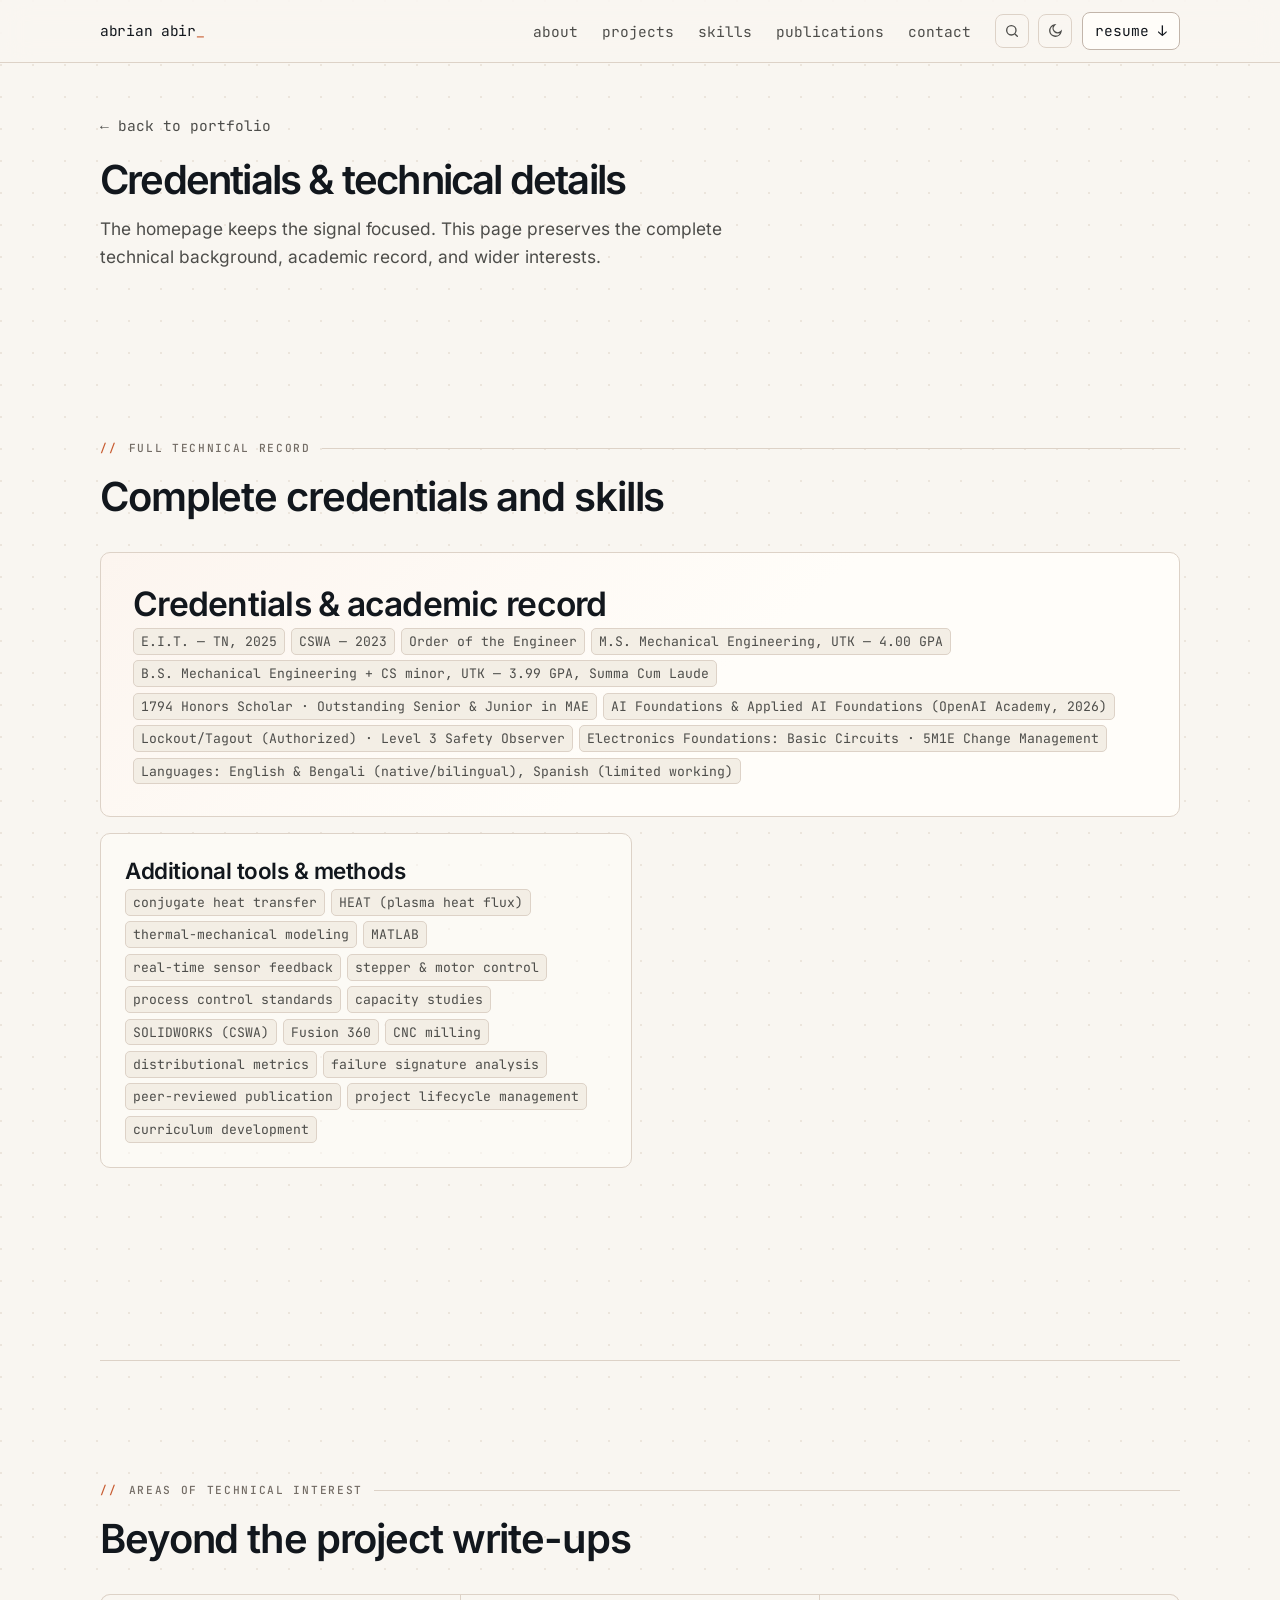
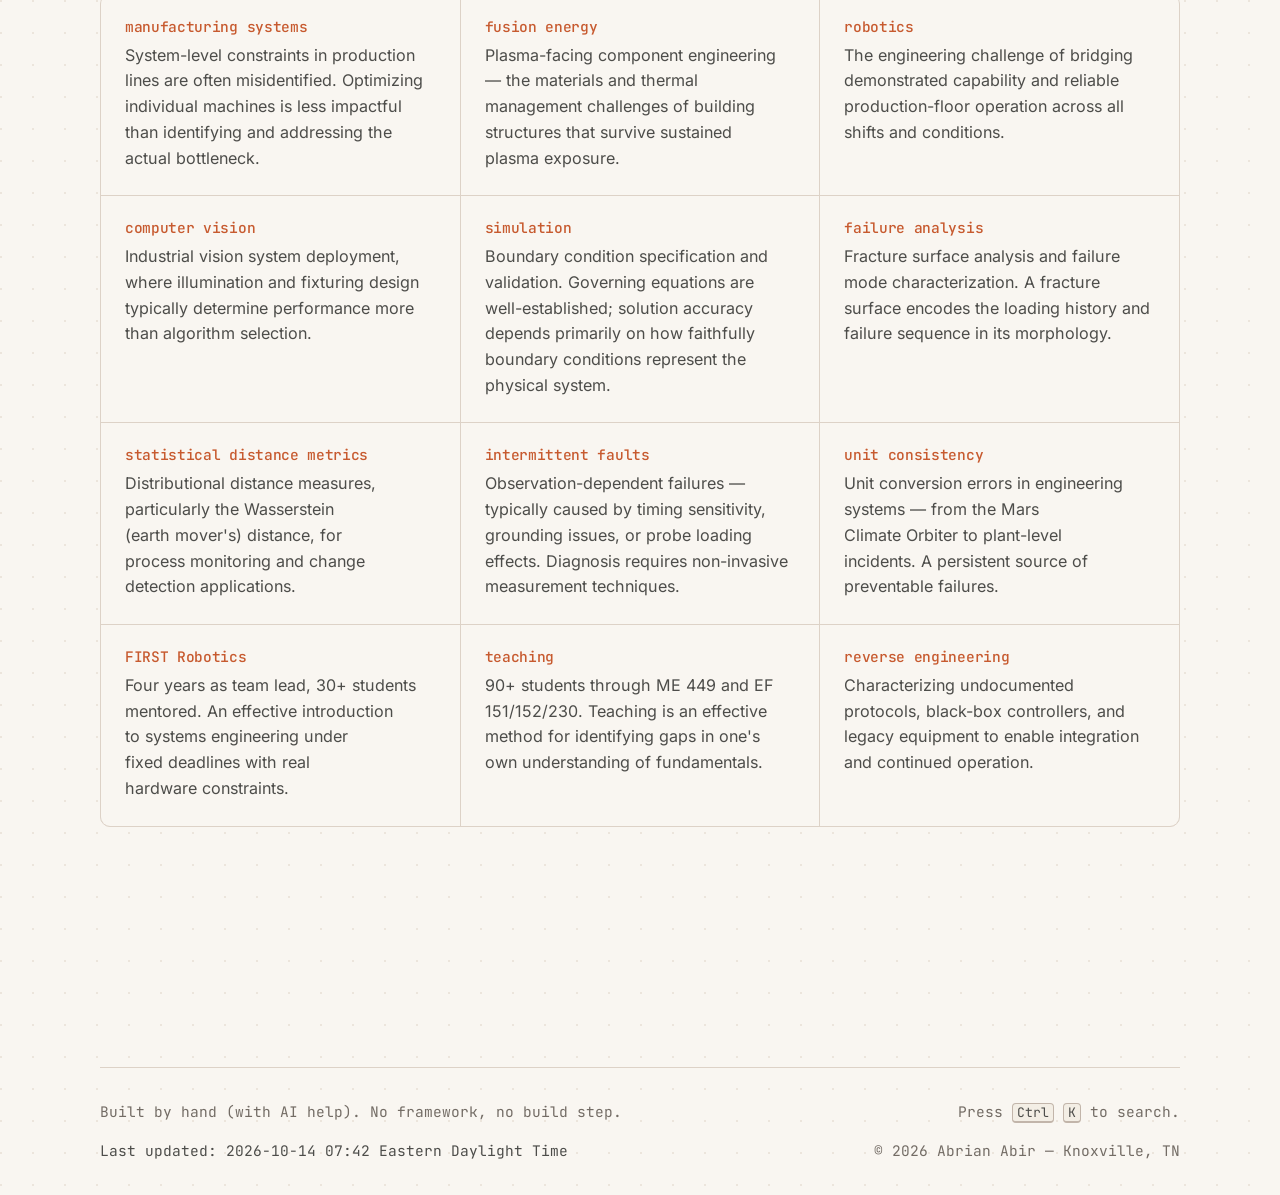
==== commit 49c1860f: "Update project modification dates to reflect recent changes across multiple project pages." ====
--- a/details.html
+++ b/details.html
@@ -20,7 +20,7 @@
       "url": "https://abrianabir.github.io/details.html",
       "headline": "Fusion Tokamak Probe Optimization",
       "description": "Automated HEAT \u2192 ANSYS Fluent \u2192 ANSYS Mechanical loop driven by a genetic algorithm to optimize cooling channel geometry for a WEST tokamak reciprocating probe.",
-      "dateModified": "2026-10-13T22:40:49-04:00",
+      "dateModified": "2026-10-14T07:42:42-04:00",
       "image": "https://abrianabir.github.io/assets/img/og/og-tokamak-probe.png",
       "author": {
         "@id": "https://abrianabir.github.io/#person"
@@ -114,5 +114,5 @@
 </script></head><body><div class="progress" aria-hidden="true"></div><a class="skip" href="#main">Skip to content</a><header class="nav"><div class="nav__inner"><a class="nav__brand" href="index.html">abrian&nbsp;abir</a><nav aria-label="Primary"><ul class="nav__links"><li><a href="index.html#about">about</a></li><li><a href="index.html#projects">projects</a></li><li><a href="index.html#skills">skills</a></li><li><a href="index.html#publications">publications</a></li><li><a href="index.html#contact">contact</a></li></ul></nav><div class="nav__actions"><button class="icon-btn" data-open-palette aria-label="Search (Ctrl K)" title="Search — Ctrl K"><svg viewBox="0 0 24 24" fill="none" stroke="currentColor" stroke-width="2" stroke-linecap="round"><circle cx="11" cy="11" r="7"/><path d="m20 20-3.2-3.2"/></svg></button><button class="icon-btn" id="theme-toggle" aria-label="Switch theme" title="Toggle theme"><svg class="i-sun" viewBox="0 0 24 24" fill="none" stroke="currentColor" stroke-width="2" stroke-linecap="round"><circle cx="12" cy="12" r="4.2"/><path d="M12 2v2M12 20v2M2 12h2M20 12h2M4.9 4.9l1.4 1.4M17.7 17.7l1.4 1.4M19.1 4.9l-1.4 1.4M6.3 17.7l-1.4 1.4"/></svg><svg class="i-moon" viewBox="0 0 24 24" fill="none" stroke="currentColor" stroke-width="2" stroke-linecap="round"><path d="M21 12.8A8.5 8.5 0 1 1 11.2 3a6.6 6.6 0 0 0 9.8 9.8Z"/></svg></button><a class="btn btn--sm nav__resume" target="_blank" rel="noopener" href="resume.pdf" download>resume ↓</a><button class="icon-btn nav__burger" id="nav-toggle" aria-label="Open menu"
 aria-expanded="false" aria-controls="nav-mobile"><span class="i-open"><svg viewBox="0 0 24 24" fill="none" stroke="currentColor" stroke-width="2" stroke-linecap="round"><path d="M4 7h16M4 12h16M4 17h16"/></svg></span><span class="i-close"><svg viewBox="0 0 24 24" fill="none" stroke="currentColor" stroke-width="2" stroke-linecap="round"><path d="M6 6l12 12M18 6L6 18"/></svg></span></button></div></div><div class="nav__mobile" id="nav-mobile" hidden><nav aria-label="Mobile"><ul><li><a href="index.html#about">about</a></li><li><a href="index.html#projects">projects</a></li><li><a href="index.html#skills">skills</a></li><li><a href="index.html#publications">publications</a></li><li><a href="index.html#philosophy">philosophy</a></li><li><a href="index.html#interests">interests</a></li><li><a href="index.html#contact">contact</a></li></ul></nav><a class="btn btn--primary nav__mobile-cta" target="_blank" rel="noopener" href="resume.pdf" download>Download resume (PDF)</a></div></header><main id="main"><div class="wrap details-page"><a class="backlink" href="index.html">← back to portfolio</a><h1>Credentials & technical details</h1><p class="details-lede">The homepage keeps the signal focused. This page preserves the complete technical background, academic record, and wider interests.</p><section id="full-skills"><h2 class="sec-label reveal">full technical record</h2><div class="sec-head"><h3>Complete credentials and skills</h3></div><div class="skills"><div class="skillgroup reveal"><h4>Credentials & academic record</h4><ul><li class="tag">E.I.T. — TN, 2025</li><li class="tag">CSWA — 2023</li><li class="tag">Order of the Engineer</li><li class="tag">M.S. Mechanical Engineering, UTK — 4.00 GPA</li><li class="tag">B.S. Mechanical Engineering + CS minor, UTK — 3.99 GPA, Summa Cum Laude</li><li class="tag">1794 Honors Scholar · Outstanding Senior & Junior in MAE</li><li class="tag">AI Foundations & Applied AI Foundations (OpenAI Academy, 2026)</li><li class="tag">Lockout/Tagout (Authorized) · Level 3 Safety Observer</li><li class="tag">Electronics Foundations: Basic Circuits · 5M1E Change Management</li><li class="tag">Languages: English & Bengali (native/bilingual), Spanish (limited working)</li></ul></div><div class="skillgroup reveal"><h4>Additional tools & methods</h4><ul><li class="tag">conjugate heat transfer</li><li class="tag">HEAT (plasma heat flux)</li><li class="tag">thermal-mechanical modeling</li><li class="tag">MATLAB</li><li class="tag">real-time sensor feedback</li><li class="tag">stepper & motor control</li><li class="tag">process control standards</li><li class="tag">capacity studies</li><li class="tag">SOLIDWORKS (CSWA)</li><li class="tag">Fusion 360</li><li class="tag">CNC milling</li><li class="tag">distributional metrics</li><li class="tag">failure signature analysis</li><li class="tag">peer-reviewed publication</li><li class="tag">project lifecycle management</li><li class="tag">curriculum development</li></ul></div></div></section><section id="full-interests"><h2 class="sec-label reveal">areas of technical interest</h2><div class="sec-head"><h3>Beyond the project write-ups</h3></div><div class="interests reveal"><div><h4>manufacturing systems</h4><p>System-level constraints in production lines are often misidentified. Optimizing individual machines is less impactful than identifying and addressing the actual bottleneck.</p></div><div><h4>fusion energy</h4><p>Plasma-facing component engineering — the materials and thermal management challenges of building structures that survive sustained plasma exposure.</p></div><div><h4>robotics</h4><p>The engineering challenge of bridging demonstrated capability and reliable production-floor operation across all shifts and conditions.</p></div><div><h4>computer vision</h4><p>Industrial vision system deployment, where illumination and fixturing design typically determine performance more than algorithm selection.</p></div><div><h4>simulation</h4><p>Boundary condition specification and validation. Governing equations are well-established; solution accuracy depends primarily on how faithfully boundary conditions represent the physical system.</p></div><div><h4>failure analysis</h4><p>Fracture surface analysis and failure mode characterization. A fracture surface encodes the loading history and failure sequence in its morphology.</p></div><div><h4>statistical distance metrics</h4><p>Distributional distance measures, particularly the Wasserstein (earth mover's) distance, for process monitoring and change detection applications.</p></div><div><h4>intermittent faults</h4><p>Observation-dependent failures — typically caused by timing sensitivity, grounding issues, or probe loading effects. Diagnosis requires non-invasive measurement techniques.</p></div><div><h4>unit consistency</h4><p>Unit conversion errors in engineering systems — from the Mars Climate Orbiter to plant-level incidents. A persistent source of preventable failures.</p></div><div><h4>FIRST Robotics</h4><p>Four years as team lead, 30+ students mentored. An effective introduction to systems engineering under fixed deadlines with real hardware constraints.</p></div><div><h4>teaching</h4><p>90+ students through ME 449 and EF 151/152/230. Teaching is an effective method for identifying gaps in one's own understanding of fundamentals.</p></div><div><h4>reverse engineering</h4><p>Characterizing undocumented protocols, black-box controllers, and legacy equipment to enable integration and continued operation.</p></div></div></section></div></main><footer class="footer wrap"><span>Built by hand (with AI help). No framework, no build step.</span>
 <span>Press <kbd>Ctrl</kbd>&nbsp;<kbd>K</kbd> to search.</span>
-<time class="footer__updated" datetime="2026-10-13T22:40:49-04:00">Last updated: 2026-10-13 22:40 Eastern Daylight Time</time>
+<time class="footer__updated" datetime="2026-10-14T07:42:42-04:00">Last updated: 2026-10-14 07:42 Eastern Daylight Time</time>
 <span>© <span id="yr">2026</span> Abrian Abir — Knoxville, TN</span></footer><dialog class="pal" id="palette" aria-label="Site search"><div class="pal__box"><input id="palette-input" type="text" placeholder="jump to…" autocomplete="off" spellcheck="false" aria-label="Search the site"><ul id="palette-list"><li><a href="index.html#about">About<span>section</span></a></li><li><a href="index.html#projects">Projects<span>section</span></a></li><li><a href="index.html#skills">Skills<span>section</span></a></li><li><a href="index.html#publications">Publications<span>section</span></a></li><li><a href="index.html#philosophy">Philosophy<span>section</span></a></li><li><a href="index.html#interests">Interests<span>section</span></a></li><li><a href="index.html#contact">Contact<span>section</span></a></li><li><a href="index.html#philosophy">Engineering Philosophy<span>section</span></a></li><li><a href="index.html#interests">Things I Find Interesting<span>section</span></a></li><li><a href="projects/tokamak-probe.html">Fusion Tokamak Probe Optimization<span>project</span></a></li><li><a href="projects/afsd-monitoring.html">AFSD Process Monitoring Research<span>project</span></a></li><li><a href="projects/fuel-failure.html">Nuclear Fuel Failure Prediction<span>project</span></a></li><li><a href="projects/film-separator.html">Automated Film Separation System<span>project</span></a></li><li><a href="projects/machine-vision.html">Machine Vision Material Characterization<span>project</span></a></li><li><a href="resume.pdf">Download resume<span>pdf</span></a></li><li><a href="mailto:abrian.inbox@gmail.com">Email Abrian<span>mailto</span></a></li><li><a href="https://github.com/AbrianAbir">GitHub<span>external</span></a></li><li><a href="https://linkedin.com/in/AbrianAbir">LinkedIn<span>external</span></a></li></ul><p class="pal__foot"><kbd>↑</kbd><kbd>↓</kbd> navigate · <kbd>↵</kbd> open · <kbd>esc</kbd> or click outside to close</p></div></dialog><script src="assets/js/main.min.js?v=3e2ff321f8" defer></script></body></html>
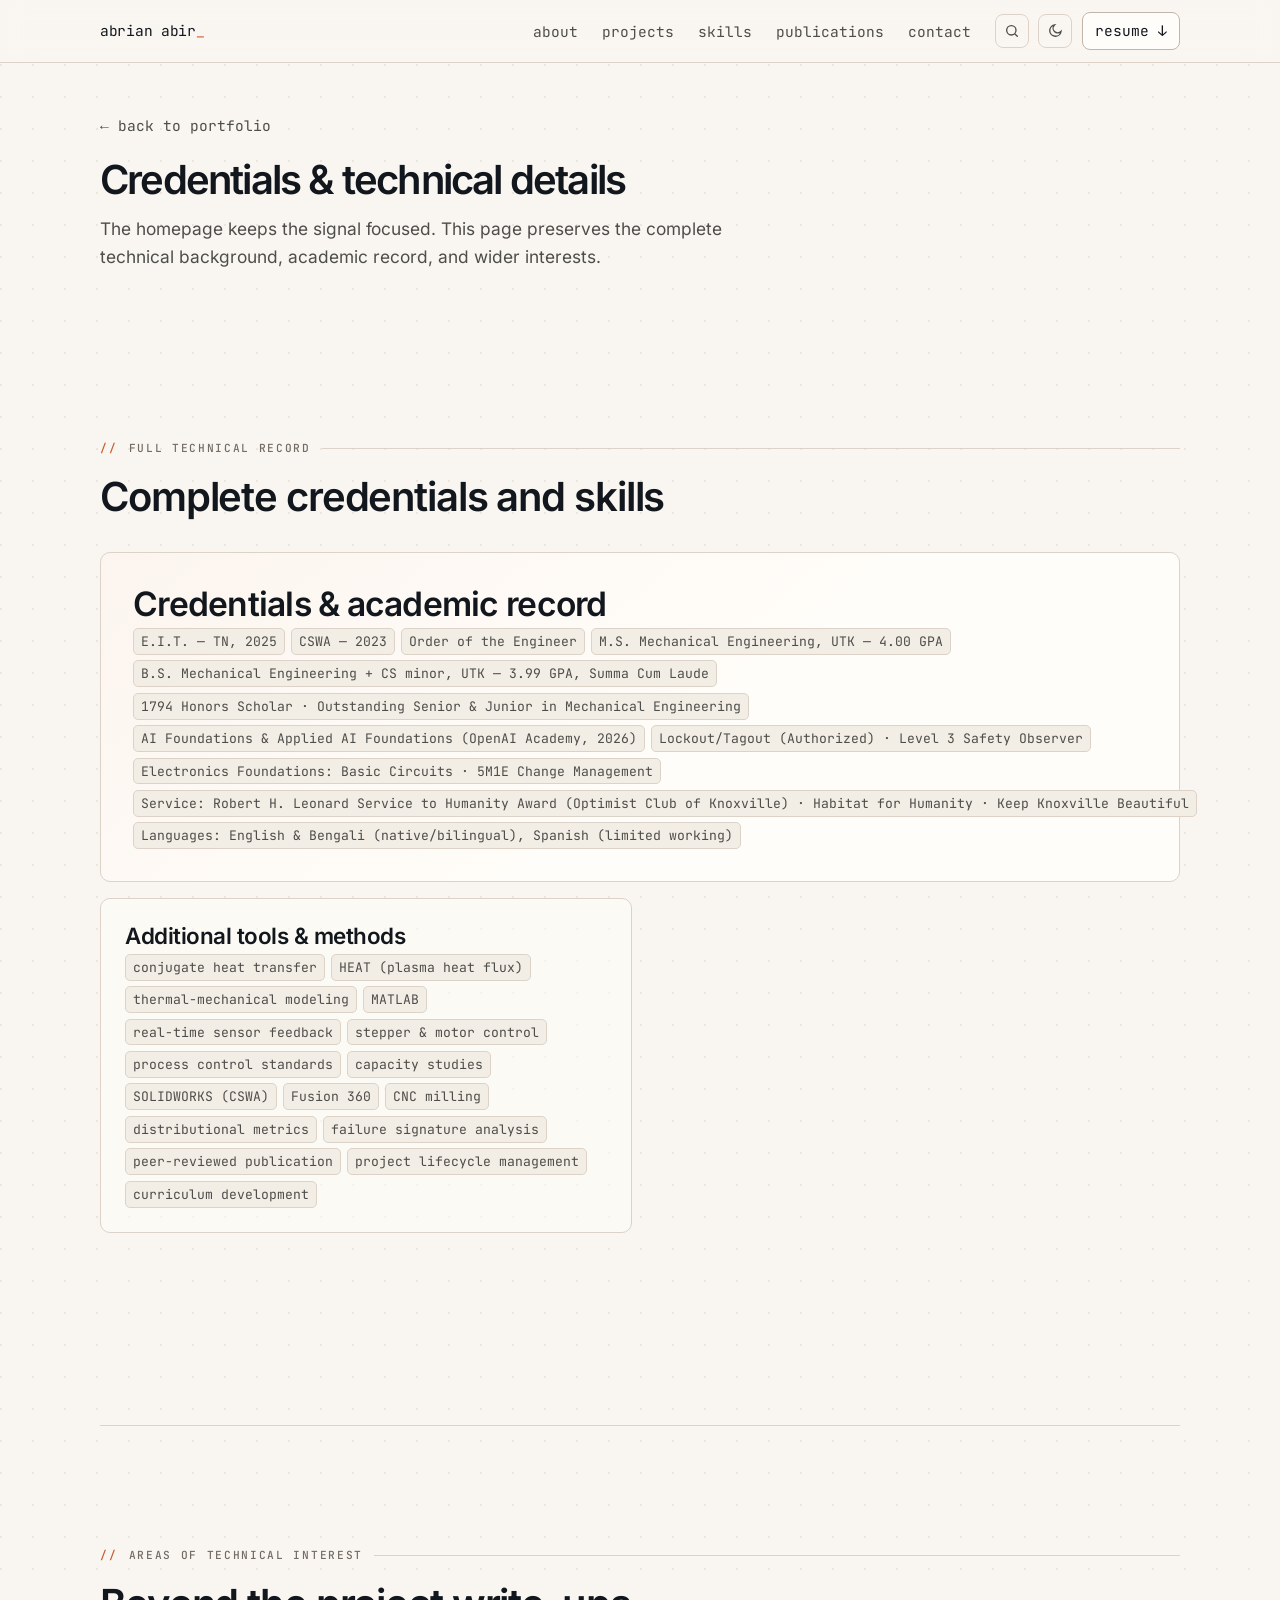
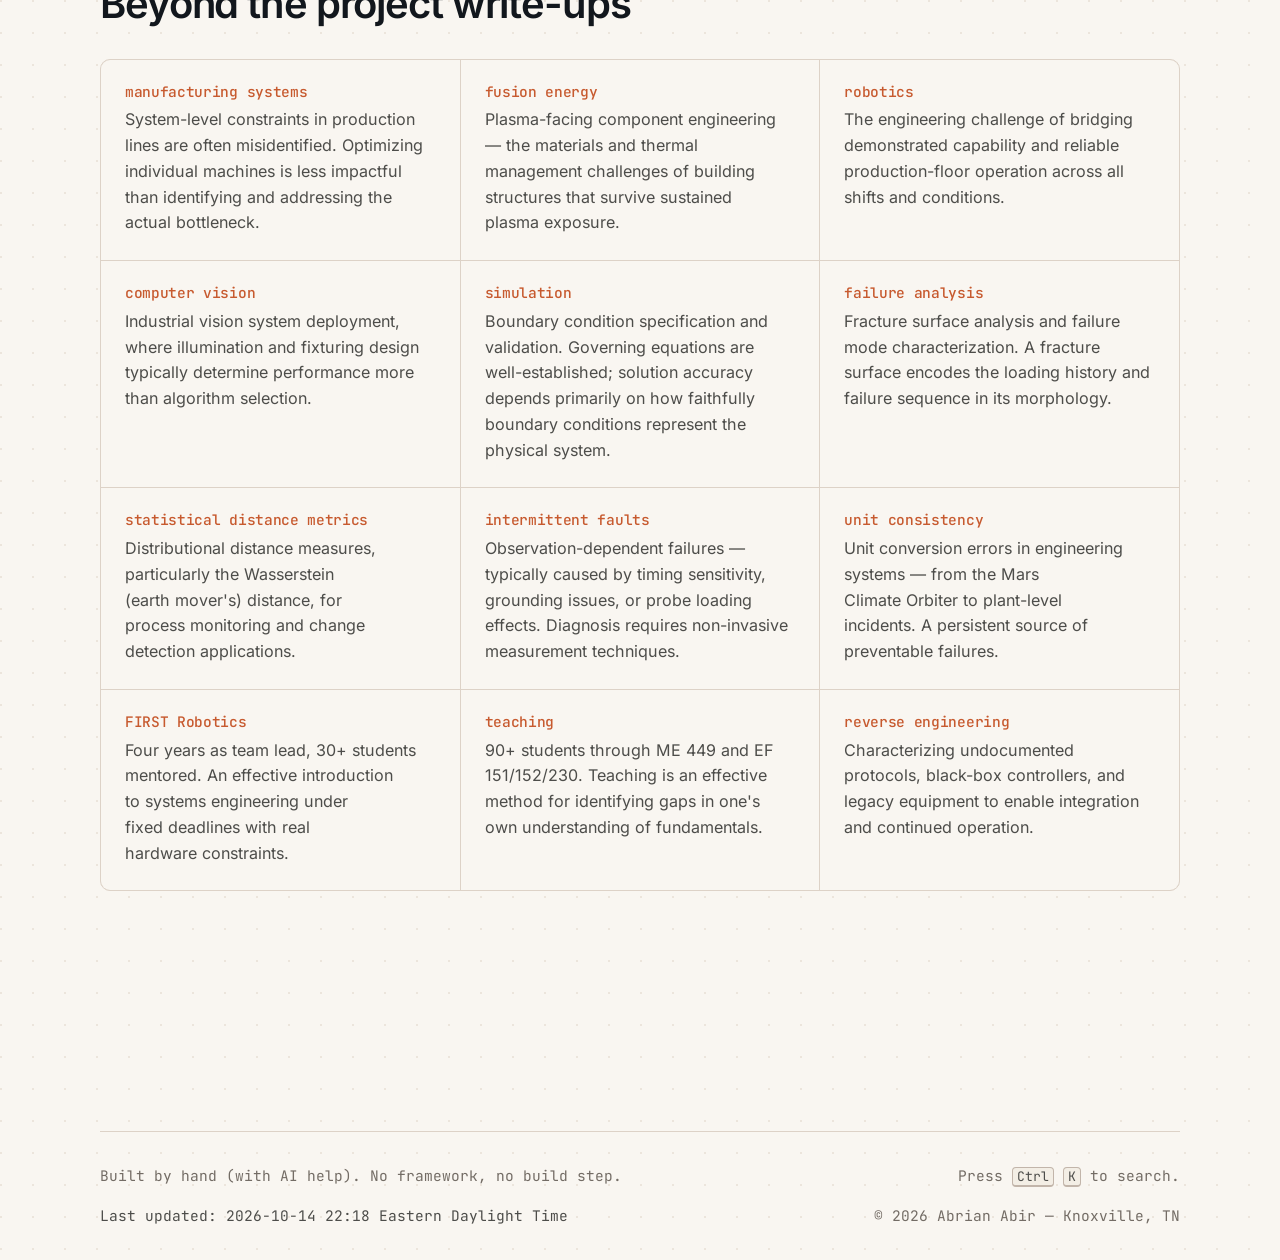
==== commit de8d1b47: "Update project details for Machine Vision and Tokamak Probe pages: modified dateModified, author ema" ====
--- a/details.html
+++ b/details.html
@@ -20,7 +20,7 @@
       "url": "https://abrianabir.github.io/details.html",
       "headline": "Fusion Tokamak Probe Optimization",
       "description": "Automated HEAT \u2192 ANSYS Fluent \u2192 ANSYS Mechanical loop driven by a genetic algorithm to optimize cooling channel geometry for a WEST tokamak reciprocating probe.",
-      "dateModified": "2026-10-14T07:42:42-04:00",
+      "dateModified": "2026-10-14T22:18:14-04:00",
       "image": "https://abrianabir.github.io/assets/img/og/og-tokamak-probe.png",
       "author": {
         "@id": "https://abrianabir.github.io/#person"
@@ -31,7 +31,7 @@
       "mainEntityOfPage": {
         "@id": "https://abrianabir.github.io/details.html"
       },
-      "about": "Oak Ridge National Laboratory \u2014 Fusion Research (SULI)",
+      "about": "Oak Ridge National Laboratory",
       "keywords": [
         "HEAT",
         "ANSYS Fluent",
@@ -61,7 +61,7 @@
         "@type": "CollegeOrUniversity",
         "name": "University of Tennessee, Knoxville"
       },
-      "email": "mailto:abrian.inbox@gmail.com",
+      "email": "mailto:inbox.abrian@gmail.com",
       "address": {
         "@type": "PostalAddress",
         "addressLocality": "Knoxville",
@@ -112,7 +112,7 @@
   ]
 }
 </script></head><body><div class="progress" aria-hidden="true"></div><a class="skip" href="#main">Skip to content</a><header class="nav"><div class="nav__inner"><a class="nav__brand" href="index.html">abrian&nbsp;abir</a><nav aria-label="Primary"><ul class="nav__links"><li><a href="index.html#about">about</a></li><li><a href="index.html#projects">projects</a></li><li><a href="index.html#skills">skills</a></li><li><a href="index.html#publications">publications</a></li><li><a href="index.html#contact">contact</a></li></ul></nav><div class="nav__actions"><button class="icon-btn" data-open-palette aria-label="Search (Ctrl K)" title="Search — Ctrl K"><svg viewBox="0 0 24 24" fill="none" stroke="currentColor" stroke-width="2" stroke-linecap="round"><circle cx="11" cy="11" r="7"/><path d="m20 20-3.2-3.2"/></svg></button><button class="icon-btn" id="theme-toggle" aria-label="Switch theme" title="Toggle theme"><svg class="i-sun" viewBox="0 0 24 24" fill="none" stroke="currentColor" stroke-width="2" stroke-linecap="round"><circle cx="12" cy="12" r="4.2"/><path d="M12 2v2M12 20v2M2 12h2M20 12h2M4.9 4.9l1.4 1.4M17.7 17.7l1.4 1.4M19.1 4.9l-1.4 1.4M6.3 17.7l-1.4 1.4"/></svg><svg class="i-moon" viewBox="0 0 24 24" fill="none" stroke="currentColor" stroke-width="2" stroke-linecap="round"><path d="M21 12.8A8.5 8.5 0 1 1 11.2 3a6.6 6.6 0 0 0 9.8 9.8Z"/></svg></button><a class="btn btn--sm nav__resume" target="_blank" rel="noopener" href="resume.pdf" download>resume ↓</a><button class="icon-btn nav__burger" id="nav-toggle" aria-label="Open menu"
-aria-expanded="false" aria-controls="nav-mobile"><span class="i-open"><svg viewBox="0 0 24 24" fill="none" stroke="currentColor" stroke-width="2" stroke-linecap="round"><path d="M4 7h16M4 12h16M4 17h16"/></svg></span><span class="i-close"><svg viewBox="0 0 24 24" fill="none" stroke="currentColor" stroke-width="2" stroke-linecap="round"><path d="M6 6l12 12M18 6L6 18"/></svg></span></button></div></div><div class="nav__mobile" id="nav-mobile" hidden><nav aria-label="Mobile"><ul><li><a href="index.html#about">about</a></li><li><a href="index.html#projects">projects</a></li><li><a href="index.html#skills">skills</a></li><li><a href="index.html#publications">publications</a></li><li><a href="index.html#philosophy">philosophy</a></li><li><a href="index.html#interests">interests</a></li><li><a href="index.html#contact">contact</a></li></ul></nav><a class="btn btn--primary nav__mobile-cta" target="_blank" rel="noopener" href="resume.pdf" download>Download resume (PDF)</a></div></header><main id="main"><div class="wrap details-page"><a class="backlink" href="index.html">← back to portfolio</a><h1>Credentials & technical details</h1><p class="details-lede">The homepage keeps the signal focused. This page preserves the complete technical background, academic record, and wider interests.</p><section id="full-skills"><h2 class="sec-label reveal">full technical record</h2><div class="sec-head"><h3>Complete credentials and skills</h3></div><div class="skills"><div class="skillgroup reveal"><h4>Credentials & academic record</h4><ul><li class="tag">E.I.T. — TN, 2025</li><li class="tag">CSWA — 2023</li><li class="tag">Order of the Engineer</li><li class="tag">M.S. Mechanical Engineering, UTK — 4.00 GPA</li><li class="tag">B.S. Mechanical Engineering + CS minor, UTK — 3.99 GPA, Summa Cum Laude</li><li class="tag">1794 Honors Scholar · Outstanding Senior & Junior in MAE</li><li class="tag">AI Foundations & Applied AI Foundations (OpenAI Academy, 2026)</li><li class="tag">Lockout/Tagout (Authorized) · Level 3 Safety Observer</li><li class="tag">Electronics Foundations: Basic Circuits · 5M1E Change Management</li><li class="tag">Languages: English & Bengali (native/bilingual), Spanish (limited working)</li></ul></div><div class="skillgroup reveal"><h4>Additional tools & methods</h4><ul><li class="tag">conjugate heat transfer</li><li class="tag">HEAT (plasma heat flux)</li><li class="tag">thermal-mechanical modeling</li><li class="tag">MATLAB</li><li class="tag">real-time sensor feedback</li><li class="tag">stepper & motor control</li><li class="tag">process control standards</li><li class="tag">capacity studies</li><li class="tag">SOLIDWORKS (CSWA)</li><li class="tag">Fusion 360</li><li class="tag">CNC milling</li><li class="tag">distributional metrics</li><li class="tag">failure signature analysis</li><li class="tag">peer-reviewed publication</li><li class="tag">project lifecycle management</li><li class="tag">curriculum development</li></ul></div></div></section><section id="full-interests"><h2 class="sec-label reveal">areas of technical interest</h2><div class="sec-head"><h3>Beyond the project write-ups</h3></div><div class="interests reveal"><div><h4>manufacturing systems</h4><p>System-level constraints in production lines are often misidentified. Optimizing individual machines is less impactful than identifying and addressing the actual bottleneck.</p></div><div><h4>fusion energy</h4><p>Plasma-facing component engineering — the materials and thermal management challenges of building structures that survive sustained plasma exposure.</p></div><div><h4>robotics</h4><p>The engineering challenge of bridging demonstrated capability and reliable production-floor operation across all shifts and conditions.</p></div><div><h4>computer vision</h4><p>Industrial vision system deployment, where illumination and fixturing design typically determine performance more than algorithm selection.</p></div><div><h4>simulation</h4><p>Boundary condition specification and validation. Governing equations are well-established; solution accuracy depends primarily on how faithfully boundary conditions represent the physical system.</p></div><div><h4>failure analysis</h4><p>Fracture surface analysis and failure mode characterization. A fracture surface encodes the loading history and failure sequence in its morphology.</p></div><div><h4>statistical distance metrics</h4><p>Distributional distance measures, particularly the Wasserstein (earth mover's) distance, for process monitoring and change detection applications.</p></div><div><h4>intermittent faults</h4><p>Observation-dependent failures — typically caused by timing sensitivity, grounding issues, or probe loading effects. Diagnosis requires non-invasive measurement techniques.</p></div><div><h4>unit consistency</h4><p>Unit conversion errors in engineering systems — from the Mars Climate Orbiter to plant-level incidents. A persistent source of preventable failures.</p></div><div><h4>FIRST Robotics</h4><p>Four years as team lead, 30+ students mentored. An effective introduction to systems engineering under fixed deadlines with real hardware constraints.</p></div><div><h4>teaching</h4><p>90+ students through ME 449 and EF 151/152/230. Teaching is an effective method for identifying gaps in one's own understanding of fundamentals.</p></div><div><h4>reverse engineering</h4><p>Characterizing undocumented protocols, black-box controllers, and legacy equipment to enable integration and continued operation.</p></div></div></section></div></main><footer class="footer wrap"><span>Built by hand (with AI help). No framework, no build step.</span>
+aria-expanded="false" aria-controls="nav-mobile"><span class="i-open"><svg viewBox="0 0 24 24" fill="none" stroke="currentColor" stroke-width="2" stroke-linecap="round"><path d="M4 7h16M4 12h16M4 17h16"/></svg></span><span class="i-close"><svg viewBox="0 0 24 24" fill="none" stroke="currentColor" stroke-width="2" stroke-linecap="round"><path d="M6 6l12 12M18 6L6 18"/></svg></span></button></div></div><div class="nav__mobile" id="nav-mobile" hidden><nav aria-label="Mobile"><ul><li><a href="index.html#about">about</a></li><li><a href="index.html#projects">projects</a></li><li><a href="index.html#skills">skills</a></li><li><a href="index.html#publications">publications</a></li><li><a href="index.html#philosophy">philosophy</a></li><li><a href="index.html#interests">interests</a></li><li><a href="index.html#contact">contact</a></li></ul></nav><a class="btn btn--primary nav__mobile-cta" target="_blank" rel="noopener" href="resume.pdf" download>Download resume (PDF)</a></div></header><main id="main"><div class="wrap details-page"><a class="backlink" href="index.html">← back to portfolio</a><h1>Credentials & technical details</h1><p class="details-lede">The homepage keeps the signal focused. This page preserves the complete technical background, academic record, and wider interests.</p><section id="full-skills"><h2 class="sec-label reveal">full technical record</h2><div class="sec-head"><h3>Complete credentials and skills</h3></div><div class="skills"><div class="skillgroup reveal"><h4>Credentials & academic record</h4><ul><li class="tag">E.I.T. — TN, 2025</li><li class="tag">CSWA — 2023</li><li class="tag">Order of the Engineer</li><li class="tag">M.S. Mechanical Engineering, UTK — 4.00 GPA</li><li class="tag">B.S. Mechanical Engineering + CS minor, UTK — 3.99 GPA, Summa Cum Laude</li><li class="tag">1794 Honors Scholar · Outstanding Senior & Junior in Mechanical Engineering</li><li class="tag">AI Foundations & Applied AI Foundations (OpenAI Academy, 2026)</li><li class="tag">Lockout/Tagout (Authorized) · Level 3 Safety Observer</li><li class="tag">Electronics Foundations: Basic Circuits · 5M1E Change Management</li><li class="tag">Service: Robert H. Leonard Service to Humanity Award (Optimist Club of Knoxville) · Habitat for Humanity · Keep Knoxville Beautiful</li><li class="tag">Languages: English & Bengali (native/bilingual), Spanish (limited working)</li></ul></div><div class="skillgroup reveal"><h4>Additional tools & methods</h4><ul><li class="tag">conjugate heat transfer</li><li class="tag">HEAT (plasma heat flux)</li><li class="tag">thermal-mechanical modeling</li><li class="tag">MATLAB</li><li class="tag">real-time sensor feedback</li><li class="tag">stepper & motor control</li><li class="tag">process control standards</li><li class="tag">capacity studies</li><li class="tag">SOLIDWORKS (CSWA)</li><li class="tag">Fusion 360</li><li class="tag">CNC milling</li><li class="tag">distributional metrics</li><li class="tag">failure signature analysis</li><li class="tag">peer-reviewed publication</li><li class="tag">project lifecycle management</li><li class="tag">curriculum development</li></ul></div></div></section><section id="full-interests"><h2 class="sec-label reveal">areas of technical interest</h2><div class="sec-head"><h3>Beyond the project write-ups</h3></div><div class="interests reveal"><div><h4>manufacturing systems</h4><p>System-level constraints in production lines are often misidentified. Optimizing individual machines is less impactful than identifying and addressing the actual bottleneck.</p></div><div><h4>fusion energy</h4><p>Plasma-facing component engineering — the materials and thermal management challenges of building structures that survive sustained plasma exposure.</p></div><div><h4>robotics</h4><p>The engineering challenge of bridging demonstrated capability and reliable production-floor operation across all shifts and conditions.</p></div><div><h4>computer vision</h4><p>Industrial vision system deployment, where illumination and fixturing design typically determine performance more than algorithm selection.</p></div><div><h4>simulation</h4><p>Boundary condition specification and validation. Governing equations are well-established; solution accuracy depends primarily on how faithfully boundary conditions represent the physical system.</p></div><div><h4>failure analysis</h4><p>Fracture surface analysis and failure mode characterization. A fracture surface encodes the loading history and failure sequence in its morphology.</p></div><div><h4>statistical distance metrics</h4><p>Distributional distance measures, particularly the Wasserstein (earth mover's) distance, for process monitoring and change detection applications.</p></div><div><h4>intermittent faults</h4><p>Observation-dependent failures — typically caused by timing sensitivity, grounding issues, or probe loading effects. Diagnosis requires non-invasive measurement techniques.</p></div><div><h4>unit consistency</h4><p>Unit conversion errors in engineering systems — from the Mars Climate Orbiter to plant-level incidents. A persistent source of preventable failures.</p></div><div><h4>FIRST Robotics</h4><p>Four years as team lead, 30+ students mentored. An effective introduction to systems engineering under fixed deadlines with real hardware constraints.</p></div><div><h4>teaching</h4><p>90+ students through ME 449 and EF 151/152/230. Teaching is an effective method for identifying gaps in one's own understanding of fundamentals.</p></div><div><h4>reverse engineering</h4><p>Characterizing undocumented protocols, black-box controllers, and legacy equipment to enable integration and continued operation.</p></div></div></section></div></main><footer class="footer wrap"><span>Built by hand (with AI help). No framework, no build step.</span>
 <span>Press <kbd>Ctrl</kbd>&nbsp;<kbd>K</kbd> to search.</span>
-<time class="footer__updated" datetime="2026-10-14T07:42:42-04:00">Last updated: 2026-10-14 07:42 Eastern Daylight Time</time>
-<span>© <span id="yr">2026</span> Abrian Abir — Knoxville, TN</span></footer><dialog class="pal" id="palette" aria-label="Site search"><div class="pal__box"><input id="palette-input" type="text" placeholder="jump to…" autocomplete="off" spellcheck="false" aria-label="Search the site"><ul id="palette-list"><li><a href="index.html#about">About<span>section</span></a></li><li><a href="index.html#projects">Projects<span>section</span></a></li><li><a href="index.html#skills">Skills<span>section</span></a></li><li><a href="index.html#publications">Publications<span>section</span></a></li><li><a href="index.html#philosophy">Philosophy<span>section</span></a></li><li><a href="index.html#interests">Interests<span>section</span></a></li><li><a href="index.html#contact">Contact<span>section</span></a></li><li><a href="index.html#philosophy">Engineering Philosophy<span>section</span></a></li><li><a href="index.html#interests">Things I Find Interesting<span>section</span></a></li><li><a href="projects/tokamak-probe.html">Fusion Tokamak Probe Optimization<span>project</span></a></li><li><a href="projects/afsd-monitoring.html">AFSD Process Monitoring Research<span>project</span></a></li><li><a href="projects/fuel-failure.html">Nuclear Fuel Failure Prediction<span>project</span></a></li><li><a href="projects/film-separator.html">Automated Film Separation System<span>project</span></a></li><li><a href="projects/machine-vision.html">Machine Vision Material Characterization<span>project</span></a></li><li><a href="resume.pdf">Download resume<span>pdf</span></a></li><li><a href="mailto:abrian.inbox@gmail.com">Email Abrian<span>mailto</span></a></li><li><a href="https://github.com/AbrianAbir">GitHub<span>external</span></a></li><li><a href="https://linkedin.com/in/AbrianAbir">LinkedIn<span>external</span></a></li></ul><p class="pal__foot"><kbd>↑</kbd><kbd>↓</kbd> navigate · <kbd>↵</kbd> open · <kbd>esc</kbd> or click outside to close</p></div></dialog><script src="assets/js/main.min.js?v=3e2ff321f8" defer></script></body></html>+<time class="footer__updated" datetime="2026-10-14T22:18:14-04:00">Last updated: 2026-10-14 22:18 Eastern Daylight Time</time>
+<span>© <span id="yr">2026</span> Abrian Abir — Knoxville, TN</span></footer><dialog class="pal" id="palette" aria-label="Site search"><div class="pal__box"><input id="palette-input" type="text" placeholder="jump to…" autocomplete="off" spellcheck="false" aria-label="Search the site"><ul id="palette-list"><li><a href="index.html#about">About<span>section</span></a></li><li><a href="index.html#projects">Projects<span>section</span></a></li><li><a href="index.html#skills">Skills<span>section</span></a></li><li><a href="index.html#publications">Publications<span>section</span></a></li><li><a href="index.html#philosophy">Philosophy<span>section</span></a></li><li><a href="index.html#interests">Interests<span>section</span></a></li><li><a href="index.html#contact">Contact<span>section</span></a></li><li><a href="index.html#philosophy">Engineering Philosophy<span>section</span></a></li><li><a href="index.html#interests">Things I Find Interesting<span>section</span></a></li><li><a href="projects/tokamak-probe.html">Fusion Tokamak Probe Optimization<span>project</span></a></li><li><a href="projects/afsd-monitoring.html">AFSD Process Monitoring Research<span>project</span></a></li><li><a href="projects/fuel-failure.html">Nuclear Fuel Failure Prediction<span>project</span></a></li><li><a href="projects/film-separator.html">Automated Film Separation System<span>project</span></a></li><li><a href="projects/machine-vision.html">Machine Vision Material Characterization<span>project</span></a></li><li><a href="resume.pdf">Download resume<span>pdf</span></a></li><li><a href="mailto:inbox.abrian@gmail.com">Email Abrian<span>mailto</span></a></li><li><a href="https://github.com/AbrianAbir">GitHub<span>external</span></a></li><li><a href="https://linkedin.com/in/AbrianAbir">LinkedIn<span>external</span></a></li></ul><p class="pal__foot"><kbd>↑</kbd><kbd>↓</kbd> navigate · <kbd>↵</kbd> open · <kbd>esc</kbd> or click outside to close</p></div></dialog><script src="assets/js/main.min.js?v=3e2ff321f8" defer></script></body></html>
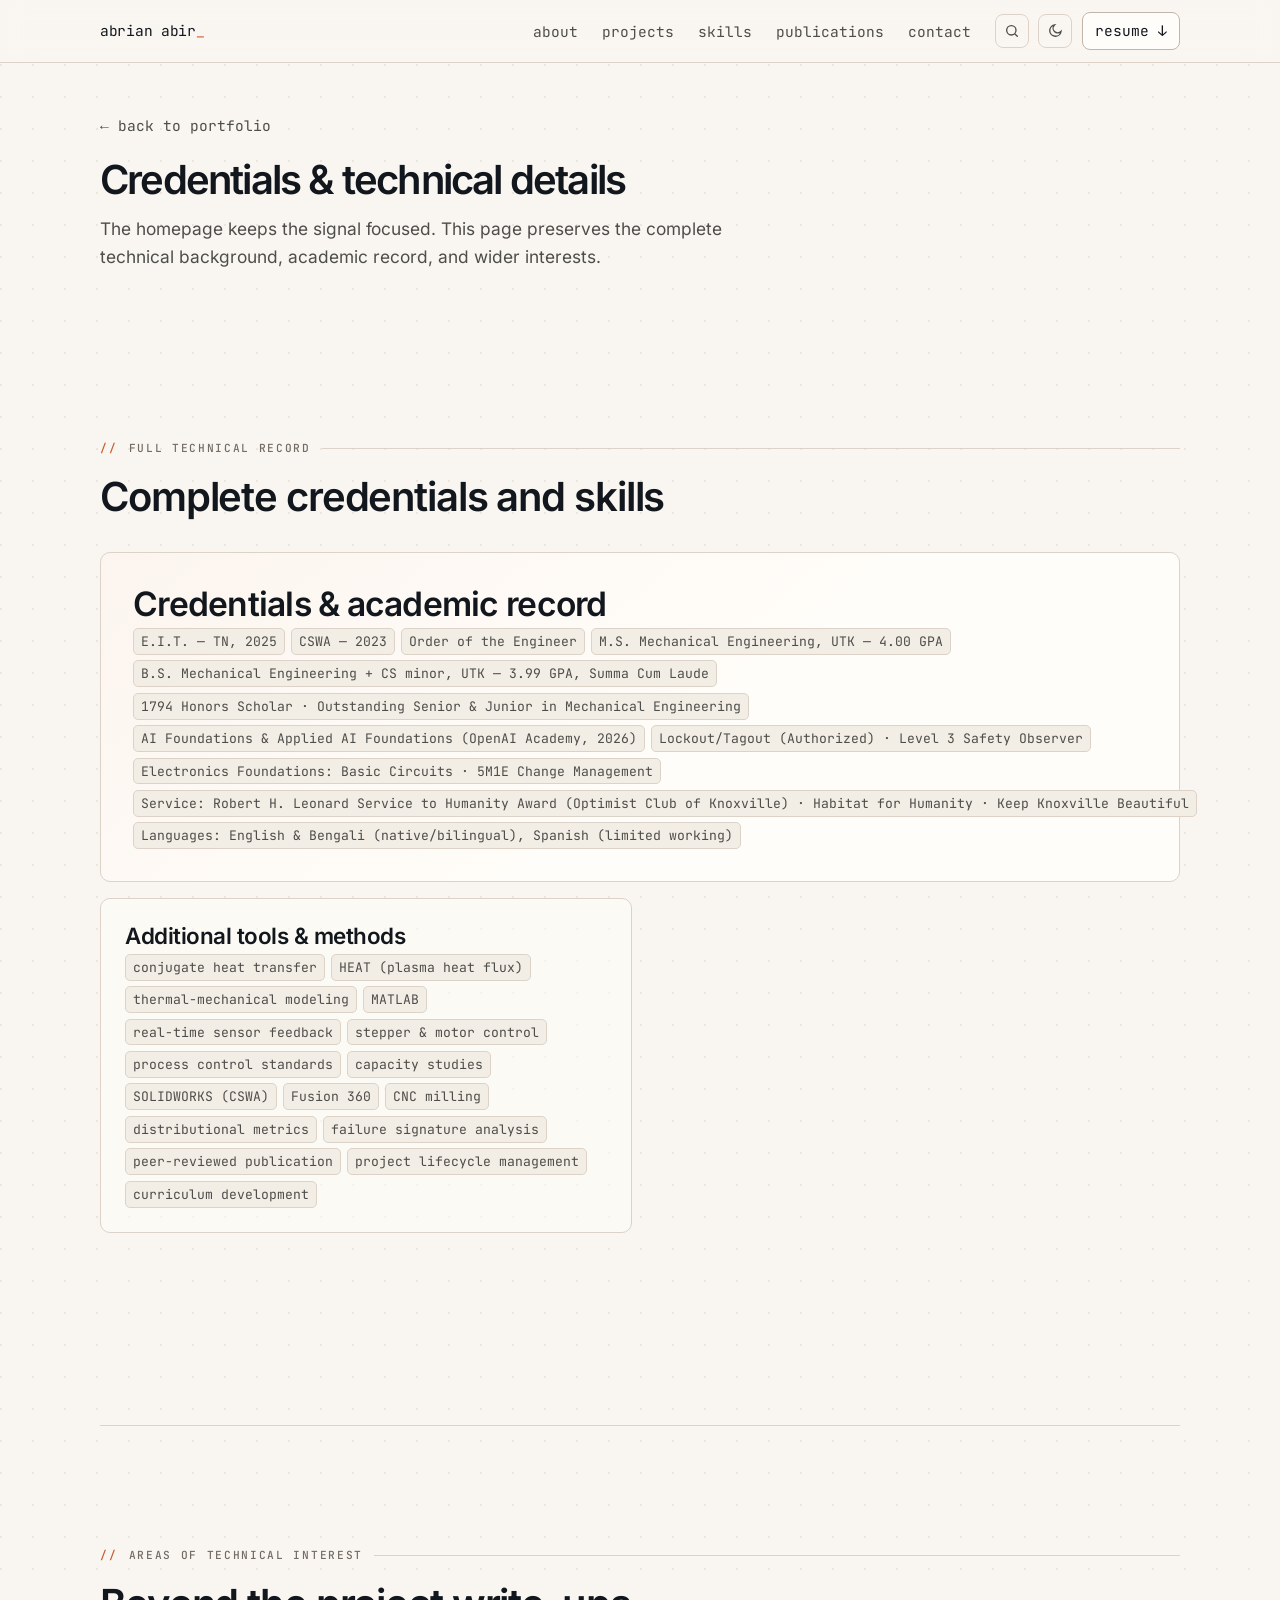
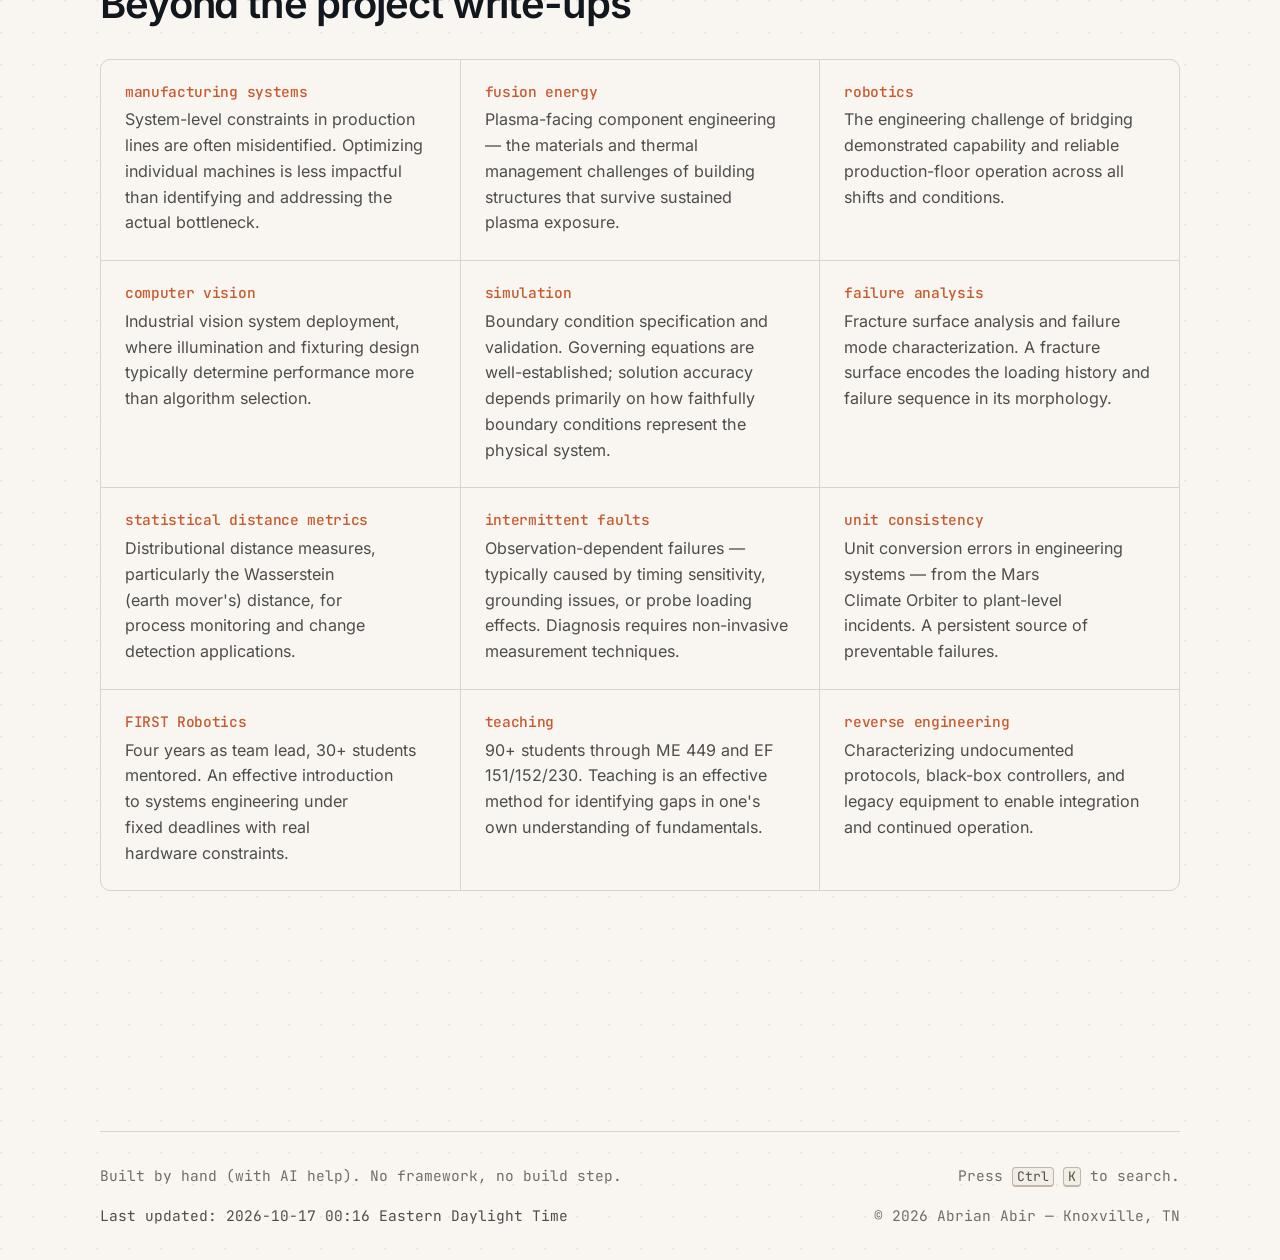
==== commit 9aa9fbfa: "feat: add new project pages and update site styling and navigation" ====
--- a/details.html
+++ b/details.html
@@ -1,4 +1,4 @@
-<!DOCTYPE html><html lang="en" data-theme="dark"><head><meta charset="utf-8"><meta name="viewport" content="width=device-width, initial-scale=1"><title>Abrian Abir — Credentials & Technical Details</title><meta name="description" content="Extended credentials, technical skills, and areas of interest for Abrian Abir."><meta name="author" content="Abrian Abir"><meta name="theme-color" content="#141a23"><link rel="canonical" href="https://abrianabir.github.io/details.html"><meta property="og:type" content="website"><meta property="og:url" content="https://abrianabir.github.io/details.html"><meta property="og:title" content="Abrian Abir — Credentials & Technical Details"><meta property="og:description" content="Extended credentials, technical skills, and areas of interest for Abrian Abir."><meta property="og:image" content="https://abrianabir.github.io/assets/img/og/og-home.png"><meta property="og:image:width" content="1200"><meta property="og:image:height" content="630"><meta property="og:image:alt" content="Abrian Abir — credentials and technical details"><meta name="twitter:card" content="summary_large_image"><meta name="google-site-verification" content="NKCbq-IOS7XesMwCIqltudBgdCa_yDA4b-StoMeJ4Jw"/><link rel="icon" type="image/png" sizes="48x48" href="assets/favicon-48.png"><link rel="preload" as="font" type="font/woff2" href="assets/fonts/inter-latin.woff2" crossorigin><link rel="preload" as="font" type="font/woff2" href="assets/fonts/jetbrains-mono-latin.woff2" crossorigin><link rel="stylesheet" href="assets/css/style.min.css?v=21ad0b4615"><link rel="expect" href="#main" blocking="render"><script>
+<!DOCTYPE html><html lang="en" data-theme="dark"><head><meta charset="utf-8"><meta name="viewport" content="width=device-width, initial-scale=1"><title>Abrian Abir — Credentials & Technical Details</title><meta name="description" content="Extended credentials, technical skills, and areas of interest for Abrian Abir."><meta name="author" content="Abrian Abir"><meta name="theme-color" content="#1a1816"><link rel="canonical" href="https://abrianabir.github.io/details.html"><meta property="og:type" content="website"><meta property="og:url" content="https://abrianabir.github.io/details.html"><meta property="og:title" content="Abrian Abir — Credentials & Technical Details"><meta property="og:description" content="Extended credentials, technical skills, and areas of interest for Abrian Abir."><meta property="og:image" content="https://abrianabir.github.io/assets/img/og/og-home.png"><meta property="og:image:width" content="1200"><meta property="og:image:height" content="630"><meta property="og:image:alt" content="Abrian Abir — credentials and technical details"><meta name="twitter:card" content="summary_large_image"><meta name="google-site-verification" content="NKCbq-IOS7XesMwCIqltudBgdCa_yDA4b-StoMeJ4Jw"/><link rel="icon" type="image/png" sizes="48x48" href="assets/favicon-48.png"><link rel="preload" as="font" type="font/woff2" href="assets/fonts/inter-latin.woff2" crossorigin><link rel="preload" as="font" type="font/woff2" href="assets/fonts/jetbrains-mono-latin.woff2" crossorigin><link rel="stylesheet" href="assets/css/style.min.css?v=aa5a52d2e3"><link rel="expect" href="#main" blocking="render"><script>
   (() => { try {
     const s = localStorage.getItem('theme');
     document.documentElement.dataset.theme =
@@ -20,7 +20,7 @@
       "url": "https://abrianabir.github.io/details.html",
       "headline": "Fusion Tokamak Probe Optimization",
       "description": "Automated HEAT \u2192 ANSYS Fluent \u2192 ANSYS Mechanical loop driven by a genetic algorithm to optimize cooling channel geometry for a WEST tokamak reciprocating probe.",
-      "dateModified": "2026-10-14T22:18:14-04:00",
+      "dateModified": "2026-10-17T00:16:06-04:00",
       "image": "https://abrianabir.github.io/assets/img/og/og-tokamak-probe.png",
       "author": {
         "@id": "https://abrianabir.github.io/#person"
@@ -114,5 +114,5 @@
 </script></head><body><div class="progress" aria-hidden="true"></div><a class="skip" href="#main">Skip to content</a><header class="nav"><div class="nav__inner"><a class="nav__brand" href="index.html">abrian&nbsp;abir</a><nav aria-label="Primary"><ul class="nav__links"><li><a href="index.html#about">about</a></li><li><a href="index.html#projects">projects</a></li><li><a href="index.html#skills">skills</a></li><li><a href="index.html#publications">publications</a></li><li><a href="index.html#contact">contact</a></li></ul></nav><div class="nav__actions"><button class="icon-btn" data-open-palette aria-label="Search (Ctrl K)" title="Search — Ctrl K"><svg viewBox="0 0 24 24" fill="none" stroke="currentColor" stroke-width="2" stroke-linecap="round"><circle cx="11" cy="11" r="7"/><path d="m20 20-3.2-3.2"/></svg></button><button class="icon-btn" id="theme-toggle" aria-label="Switch theme" title="Toggle theme"><svg class="i-sun" viewBox="0 0 24 24" fill="none" stroke="currentColor" stroke-width="2" stroke-linecap="round"><circle cx="12" cy="12" r="4.2"/><path d="M12 2v2M12 20v2M2 12h2M20 12h2M4.9 4.9l1.4 1.4M17.7 17.7l1.4 1.4M19.1 4.9l-1.4 1.4M6.3 17.7l-1.4 1.4"/></svg><svg class="i-moon" viewBox="0 0 24 24" fill="none" stroke="currentColor" stroke-width="2" stroke-linecap="round"><path d="M21 12.8A8.5 8.5 0 1 1 11.2 3a6.6 6.6 0 0 0 9.8 9.8Z"/></svg></button><a class="btn btn--sm nav__resume" target="_blank" rel="noopener" href="resume.pdf" download>resume ↓</a><button class="icon-btn nav__burger" id="nav-toggle" aria-label="Open menu"
 aria-expanded="false" aria-controls="nav-mobile"><span class="i-open"><svg viewBox="0 0 24 24" fill="none" stroke="currentColor" stroke-width="2" stroke-linecap="round"><path d="M4 7h16M4 12h16M4 17h16"/></svg></span><span class="i-close"><svg viewBox="0 0 24 24" fill="none" stroke="currentColor" stroke-width="2" stroke-linecap="round"><path d="M6 6l12 12M18 6L6 18"/></svg></span></button></div></div><div class="nav__mobile" id="nav-mobile" hidden><nav aria-label="Mobile"><ul><li><a href="index.html#about">about</a></li><li><a href="index.html#projects">projects</a></li><li><a href="index.html#skills">skills</a></li><li><a href="index.html#publications">publications</a></li><li><a href="index.html#philosophy">philosophy</a></li><li><a href="index.html#interests">interests</a></li><li><a href="index.html#contact">contact</a></li></ul></nav><a class="btn btn--primary nav__mobile-cta" target="_blank" rel="noopener" href="resume.pdf" download>Download resume (PDF)</a></div></header><main id="main"><div class="wrap details-page"><a class="backlink" href="index.html">← back to portfolio</a><h1>Credentials & technical details</h1><p class="details-lede">The homepage keeps the signal focused. This page preserves the complete technical background, academic record, and wider interests.</p><section id="full-skills"><h2 class="sec-label reveal">full technical record</h2><div class="sec-head"><h3>Complete credentials and skills</h3></div><div class="skills"><div class="skillgroup reveal"><h4>Credentials & academic record</h4><ul><li class="tag">E.I.T. — TN, 2025</li><li class="tag">CSWA — 2023</li><li class="tag">Order of the Engineer</li><li class="tag">M.S. Mechanical Engineering, UTK — 4.00 GPA</li><li class="tag">B.S. Mechanical Engineering + CS minor, UTK — 3.99 GPA, Summa Cum Laude</li><li class="tag">1794 Honors Scholar · Outstanding Senior & Junior in Mechanical Engineering</li><li class="tag">AI Foundations & Applied AI Foundations (OpenAI Academy, 2026)</li><li class="tag">Lockout/Tagout (Authorized) · Level 3 Safety Observer</li><li class="tag">Electronics Foundations: Basic Circuits · 5M1E Change Management</li><li class="tag">Service: Robert H. Leonard Service to Humanity Award (Optimist Club of Knoxville) · Habitat for Humanity · Keep Knoxville Beautiful</li><li class="tag">Languages: English & Bengali (native/bilingual), Spanish (limited working)</li></ul></div><div class="skillgroup reveal"><h4>Additional tools & methods</h4><ul><li class="tag">conjugate heat transfer</li><li class="tag">HEAT (plasma heat flux)</li><li class="tag">thermal-mechanical modeling</li><li class="tag">MATLAB</li><li class="tag">real-time sensor feedback</li><li class="tag">stepper & motor control</li><li class="tag">process control standards</li><li class="tag">capacity studies</li><li class="tag">SOLIDWORKS (CSWA)</li><li class="tag">Fusion 360</li><li class="tag">CNC milling</li><li class="tag">distributional metrics</li><li class="tag">failure signature analysis</li><li class="tag">peer-reviewed publication</li><li class="tag">project lifecycle management</li><li class="tag">curriculum development</li></ul></div></div></section><section id="full-interests"><h2 class="sec-label reveal">areas of technical interest</h2><div class="sec-head"><h3>Beyond the project write-ups</h3></div><div class="interests reveal"><div><h4>manufacturing systems</h4><p>System-level constraints in production lines are often misidentified. Optimizing individual machines is less impactful than identifying and addressing the actual bottleneck.</p></div><div><h4>fusion energy</h4><p>Plasma-facing component engineering — the materials and thermal management challenges of building structures that survive sustained plasma exposure.</p></div><div><h4>robotics</h4><p>The engineering challenge of bridging demonstrated capability and reliable production-floor operation across all shifts and conditions.</p></div><div><h4>computer vision</h4><p>Industrial vision system deployment, where illumination and fixturing design typically determine performance more than algorithm selection.</p></div><div><h4>simulation</h4><p>Boundary condition specification and validation. Governing equations are well-established; solution accuracy depends primarily on how faithfully boundary conditions represent the physical system.</p></div><div><h4>failure analysis</h4><p>Fracture surface analysis and failure mode characterization. A fracture surface encodes the loading history and failure sequence in its morphology.</p></div><div><h4>statistical distance metrics</h4><p>Distributional distance measures, particularly the Wasserstein (earth mover's) distance, for process monitoring and change detection applications.</p></div><div><h4>intermittent faults</h4><p>Observation-dependent failures — typically caused by timing sensitivity, grounding issues, or probe loading effects. Diagnosis requires non-invasive measurement techniques.</p></div><div><h4>unit consistency</h4><p>Unit conversion errors in engineering systems — from the Mars Climate Orbiter to plant-level incidents. A persistent source of preventable failures.</p></div><div><h4>FIRST Robotics</h4><p>Four years as team lead, 30+ students mentored. An effective introduction to systems engineering under fixed deadlines with real hardware constraints.</p></div><div><h4>teaching</h4><p>90+ students through ME 449 and EF 151/152/230. Teaching is an effective method for identifying gaps in one's own understanding of fundamentals.</p></div><div><h4>reverse engineering</h4><p>Characterizing undocumented protocols, black-box controllers, and legacy equipment to enable integration and continued operation.</p></div></div></section></div></main><footer class="footer wrap"><span>Built by hand (with AI help). No framework, no build step.</span>
 <span>Press <kbd>Ctrl</kbd>&nbsp;<kbd>K</kbd> to search.</span>
-<time class="footer__updated" datetime="2026-10-14T22:18:14-04:00">Last updated: 2026-10-14 22:18 Eastern Daylight Time</time>
+<time class="footer__updated" datetime="2026-10-17T00:16:06-04:00">Last updated: 2026-10-17 00:16 Eastern Daylight Time</time>
 <span>© <span id="yr">2026</span> Abrian Abir — Knoxville, TN</span></footer><dialog class="pal" id="palette" aria-label="Site search"><div class="pal__box"><input id="palette-input" type="text" placeholder="jump to…" autocomplete="off" spellcheck="false" aria-label="Search the site"><ul id="palette-list"><li><a href="index.html#about">About<span>section</span></a></li><li><a href="index.html#projects">Projects<span>section</span></a></li><li><a href="index.html#skills">Skills<span>section</span></a></li><li><a href="index.html#publications">Publications<span>section</span></a></li><li><a href="index.html#philosophy">Philosophy<span>section</span></a></li><li><a href="index.html#interests">Interests<span>section</span></a></li><li><a href="index.html#contact">Contact<span>section</span></a></li><li><a href="index.html#philosophy">Engineering Philosophy<span>section</span></a></li><li><a href="index.html#interests">Things I Find Interesting<span>section</span></a></li><li><a href="projects/tokamak-probe.html">Fusion Tokamak Probe Optimization<span>project</span></a></li><li><a href="projects/afsd-monitoring.html">AFSD Process Monitoring Research<span>project</span></a></li><li><a href="projects/fuel-failure.html">Nuclear Fuel Failure Prediction<span>project</span></a></li><li><a href="projects/film-separator.html">Automated Film Separation System<span>project</span></a></li><li><a href="projects/machine-vision.html">Machine Vision Material Characterization<span>project</span></a></li><li><a href="resume.pdf">Download resume<span>pdf</span></a></li><li><a href="mailto:inbox.abrian@gmail.com">Email Abrian<span>mailto</span></a></li><li><a href="https://github.com/AbrianAbir">GitHub<span>external</span></a></li><li><a href="https://linkedin.com/in/AbrianAbir">LinkedIn<span>external</span></a></li></ul><p class="pal__foot"><kbd>↑</kbd><kbd>↓</kbd> navigate · <kbd>↵</kbd> open · <kbd>esc</kbd> or click outside to close</p></div></dialog><script src="assets/js/main.min.js?v=3e2ff321f8" defer></script></body></html>
--- a/assets/css/style.min.css
+++ b/assets/css/style.min.css
@@ -1 +1 @@
-@font-face{font-family:"Inter";font-style:normal;font-weight:400 700;font-display:swap;src:url("../fonts/inter-latin.woff2") format("woff2")}@font-face{font-family:"JetBrains Mono";font-style:normal;font-weight:400 500;font-display:swap;src:url("../fonts/jetbrains-mono-latin.woff2") format("woff2")}:root{--bg:#f1efe9;--bg-grid:#e3dfd7;--surface:#faf7f2;--surface-2:#f0ece4;--border:#d7d0c5;--border-strong:#b7b0a6;--text:#171b20;--text-dim:#4e4d4a;--text-faint:#7a6f66;--accent:#c75a2f;--accent-alt:#d28a56;--data-green:#2a7d63;--shadow:0 1px 2px rgb(17 17 17 / .08),0 18px 36px rgb(17 17 17 / .08);--font-sans:"Inter",ui-sans-serif,system-ui,-apple-system,"Segoe UI",Roboto,Helvetica,Arial,sans-serif;--font-mono:"JetBrains Mono",ui-monospace,SFMono-Regular,"SF Mono",Menlo,Consolas,"Liberation Mono",monospace;--step--1:clamp(0.75rem,0.75rem + 0.2vw,0.95rem);--step-0:clamp(0.85rem,0.77rem + 0.4vw,1.08rem);--step-1:clamp(1rem,0.86rem + 0.7vw,1.4rem);--step-2:clamp(1.3rem,1.02rem + 1.39vw,2.1rem);--step-3:clamp(1.5rem,1.15rem + 1.74vw,2.5rem);--step-4:clamp(2.25rem,1.92rem + 1.65vw,3.2rem);--step-5:clamp(2.5rem,1.75rem + 3.2vw,4.6rem);--s1:.5rem;--s2:1rem;--s3:1.5rem;--s4:2rem;--s5:3rem;--s6:4.5rem;--s7:7.5rem;--measure:70ch;--wide:1080px;--radius:10px;--ease:cubic-bezier(.22,1,.36,1);--nav-h:62px}[data-theme="light"]{--bg:#f9f6f1;--bg-grid:#ece5dc;--surface:#fffdf9;--surface-2:#f3eee5;--border:#ddd2c7;--border-strong:#c2b5aa;--text:#12171d;--text-dim:#4d4d4a;--text-faint:#736c65;--accent:#c75a2f;--accent-alt:#B85C10;--data-green:#1f6b54;--shadow:0 1px 2px rgb(0 0 0 / .06),0 8px 24px rgb(0 0 0 / .07)}*,*::before,*::after{box-sizing:border-box}*{margin:0}html{-webkit-text-size-adjust:100%;scroll-behavior:smooth;overflow-x:clip}@media (prefers-reduced-motion:reduce){html{scroll-behavior:auto}*,*::before,*::after{animation-duration:.01ms!important;animation-iteration-count:1!important;transition-duration:.01ms!important;scroll-behavior:auto!important}}img,svg,video{display:block;max-width:100%;height:auto}button,input,textarea,select{font:inherit;color:inherit}ul,ol{padding:0}body{background-color:var(--bg);background-image:radial-gradient(circle at 1px 1px,var(--bg-grid) 1px,transparent 0);background-size:32px 32px;color:var(--text);font-family:var(--font-sans);font-size:var(--step-0);line-height:1.6;-webkit-font-smoothing:antialiased;text-rendering:optimizeLegibility;overflow-x:clip}h1,h2,h3,h4{font-weight:600;letter-spacing:-.022em;line-height:1.15;text-wrap:balance}h1{font-size:var(--step-5);letter-spacing:-.045em;line-height:.95}h2{font-size:var(--step-3)}h3{font-size:var(--step-1);letter-spacing:-.012em}h4{font-size:var(--step-0)}p{text-wrap:pretty}a{color:var(--accent);text-decoration:none}a:hover{text-decoration:underline;text-underline-offset:3px}:focus-visible{outline:2px solid var(--accent);outline-offset:3px;border-radius:3px}code,kbd,.mono{font-family:var(--font-mono);font-size:.88em}hr{border:0;height:1px;background:var(--border);margin-block:var(--s5)}::selection{background:color-mix(in srgb,var(--accent) 30%,transparent)}p,li,dd,h1,h2,h3,h4,figcaption{overflow-wrap:break-word}.wrap{width:min(100% - 2.5rem,var(--wide));margin-inline:auto}.prose{max-width:var(--measure)}section[id]{scroll-margin-top:96px;padding-block:var(--s7)}section[id] + section[id]{border-top:1px solid var(--border)}@media (max-width:640px){section[id]{padding-block:var(--s6)}}.skip{position:absolute;left:-9999px;top:0;z-index:999;background:var(--accent);color:var(--bg);padding:.6rem 1rem;border-radius:0 0 var(--radius) 0}.skip:focus{left:0}.nav{position:sticky;top:0;z-index:100;backdrop-filter:blur(14px) saturate(140%);background:color-mix(in srgb,var(--bg) 83%,transparent);border-bottom:1px solid var(--border);transition:border-color .25s var(--ease),background .25s var(--ease)}.nav[data-scrolled="true"]{border-bottom-color:var(--border-strong)}.nav__inner{width:min(100% - 2rem,var(--wide));margin-inline:auto;display:flex;align-items:center;gap:var(--s3);height:var(--nav-h);min-width:0}.nav__brand{font-family:var(--font-mono);font-size:var(--step--1);color:var(--text);letter-spacing:-.02em;margin-right:auto;white-space:nowrap;min-width:0;overflow:hidden;text-overflow:ellipsis;text-transform:lowercase}.nav__brand::after{content:"_";color:var(--accent);animation:blink 1.25s steps(1) infinite}@keyframes blink{50%{opacity:0}}.nav__links{display:flex;gap:var(--s3);list-style:none}.nav__links a{font-family:var(--font-mono);font-size:var(--step--1);color:var(--text-dim);position:relative;padding-block:4px;text-decoration:none;text-transform:lowercase}.nav__links a::after{content:"";position:absolute;left:0;bottom:0;height:1.5px;width:100%;background:var(--accent);transform:scaleX(0);transform-origin:left;transition:transform .28s var(--ease)}.nav__links a:hover{color:var(--text)}.nav__links a:hover::after,.nav__links a[aria-current="true"]::after{transform:scaleX(1)}.nav__links a[aria-current="true"]{color:var(--text)}.nav__actions{display:flex;align-items:center;gap:.6rem;flex:0 0 auto}.icon-btn{display:grid;place-items:center;width:34px;height:34px;background:transparent;border:1px solid var(--border);border-radius:8px;cursor:pointer;color:var(--text-dim);transition:color .2s,border-color .2s,background .2s;flex:0 0 auto}.icon-btn:hover{color:var(--text);border-color:var(--border-strong);background:var(--surface)}.icon-btn svg{width:16px;height:16px}[data-theme="light"] .icon-btn .i-sun,.icon-btn .i-moon{display:none}[data-theme="light"] .icon-btn .i-moon{display:block}.nav__burger{display:none}.nav__burger .i-close{display:none}.nav__burger[aria-expanded="true"] .i-open{display:none}.nav__burger[aria-expanded="true"] .i-close{display:block}.nav__burger svg{width:18px;height:18px}.nav__mobile{display:none;border-top:1px solid var(--border);background:color-mix(in srgb,var(--bg) 96%,transparent);backdrop-filter:blur(14px) saturate(160%);padding:var(--s2) 0 var(--s3);max-height:calc(100dvh - var(--nav-h));overflow-y:auto;overscroll-behavior:contain}.nav__mobile[hidden]{display:none}.nav__mobile ul{list-style:none;width:min(100% - 2.5rem,var(--wide));margin-inline:auto}.nav__mobile a{display:flex;align-items:center;justify-content:space-between;font-family:var(--font-mono);font-size:var(--step-0);color:var(--text);text-decoration:none;padding:.85rem .25rem;border-bottom:1px solid var(--border);min-height:44px;-webkit-tap-highlight-color:transparent}.nav__mobile a::after{content:"→";color:var(--text-faint)}.nav__mobile a:active{color:var(--accent)}.nav__mobile a[aria-current="true"]{color:var(--accent)}.nav__mobile a[aria-current="true"]::after{content:"•";color:var(--accent)}.nav__mobile-cta{width:min(100% - 2.5rem,var(--wide));margin:var(--s3) auto 0;justify-content:center}@media (max-width:760px){.nav__links{display:none}.nav__burger{display:grid}.nav__resume{display:inline-flex;white-space:nowrap}.nav__mobile:not([hidden]){display:block}}@media (max-width:420px){.nav__inner{gap:var(--s2)}.nav__resume{display:none!important}}.btn{display:inline-flex;align-items:center;gap:.5rem;font-family:var(--font-mono);font-size:var(--step--1);padding:.62rem 1.05rem;border-radius:8px;border:1px solid var(--border-strong);color:var(--text);background:var(--surface);text-decoration:none;cursor:pointer;transition:transform .18s var(--ease),border-color .2s,background .2s,color .2s,box-shadow .2s ease}.btn:hover{text-decoration:none;border-color:var(--accent);color:var(--accent);transform:translateY(-1px);box-shadow:0 10px 24px rgb(199 90 47 / .12)}.btn svg{width:15px;height:15px;flex:0 0 auto}.btn--primary{background:var(--accent);color:#fff8f4;border-color:var(--accent);font-weight:600}[data-theme="light"] .btn--primary{color:#fffaf6}.btn--primary:hover{color:#fff8f4;background:color-mix(in srgb,var(--accent) 90%,black 10%)}[data-theme="light"] .btn--primary:hover{color:#fffaf6}.btn--ghost{background:transparent}.btn--sm{padding:.42rem .75rem}.hero{position:relative;padding-block:clamp(3.5rem,8vw,7rem) var(--s6);overflow:hidden}.hero__plot{position:absolute;inset:0;width:100%;height:100%;opacity:.12;pointer-events:none;mask-image:linear-gradient(to bottom,transparent,#000 25%,#000 70%,transparent)}.hero__plot path{fill:none;stroke:var(--accent);stroke-width:1.2;vector-effect:non-scaling-stroke}.hero__plot .grid{stroke:var(--text-faint);stroke-width:.5;opacity:.5}.hero__plot .trace{opacity:0;animation:trace-in 1s var(--ease) .15s forwards}@keyframes trace-in{to{opacity:1}}@media (min-width:821px) and (pointer:fine){.hero__plot .trace{opacity:1;stroke-dasharray:2600;stroke-dashoffset:2600;animation:draw 6s var(--ease) forwards}@keyframes draw{to{stroke-dashoffset:0}}}.hero__copy{min-width:0}.hero__inner{position:relative;z-index:2;display:grid;grid-template-columns:minmax(0,1.08fr) minmax(290px,.72fr);gap:clamp(2rem,6vw,5rem);align-items:center}.hero__portrait{margin:0;position:relative;width:min(100%,300px);aspect-ratio:1;justify-self:end;padding:.6rem;border:1px solid var(--border);border-radius:1.6rem;background:color-mix(in srgb,var(--surface) 88%,white 12%);box-shadow:var(--shadow)}.hero__portrait img{width:100%;height:100%;border-radius:1.25rem;object-fit:cover;object-position:center 18%;background:var(--surface)}.hero__visual{position:relative;display:grid;justify-items:end;gap:var(--s2)}.hero__visual::before{content:"";position:absolute;width:74%;aspect-ratio:1;right:-4%;top:-8%;border:1px solid color-mix(in srgb,var(--accent) 32%,transparent);background:linear-gradient(135deg,transparent 0%,color-mix(in srgb,var(--accent) 10%,transparent) 100%);border-radius:28%;transform:rotate(8deg);pointer-events:none}.hero__signal{display:flex;align-items:flex-start;gap:.7rem;width:min(100%,300px);padding:.8rem .95rem;border:1px solid var(--border);border-radius:var(--radius);background:color-mix(in srgb,var(--surface) 82%,transparent);color:var(--text-dim);font-family:var(--font-mono);font-size:.72rem;line-height:1.45;text-align:left}.hero__signal strong{color:var(--text);font-weight:500}.hero__signal-dot{flex:0 0 auto;width:7px;height:7px;margin-top:.35rem;border-radius:50%;background:var(--data-green);box-shadow:0 0 0 4px color-mix(in srgb,var(--data-green) 14%,transparent)}.hero__stats{display:grid;grid-template-columns:repeat(3,minmax(0,1fr));width:min(100%,300px);gap:var(--s2);padding-top:.25rem}.hero__stats span{display:grid;gap:.15rem;min-width:0;text-align:center;padding:.7rem .4rem;border:1px solid var(--border);border-radius:.7rem;background:rgba(255,255,255,.08)}.hero__stats strong{font-family:var(--font-mono);font-size:var(--step-1);color:var(--accent);font-weight:500;letter-spacing:-.04em}.hero__stats small{color:var(--text-faint);font-family:var(--font-mono);font-size:.65rem;line-height:1.25;overflow-wrap:anywhere}.eyebrow{font-family:var(--font-mono);font-size:var(--step--1);color:var(--accent);text-transform:lowercase;letter-spacing:.02em;margin-bottom:var(--s2)}.hero h1{margin-bottom:.5rem}.hero__creds{font-family:var(--font-mono);font-size:var(--step--1);color:var(--text-faint);margin-bottom:var(--s2)}.hero__headline{font-size:clamp(2.3rem,4.5vw,3.5rem);font-weight:700;letter-spacing:-.075em;line-height:0.95;max-width:20ch;margin-bottom:var(--s2);color:var(--text);text-transform:uppercase;text-wrap:balance}.hero__headline .cursor{display:none}.hero__pitch{max-width:54ch;color:var(--text-dim);font-size:var(--step-0);line-height:1.6;margin-bottom:var(--s4)}.hero__pitch strong{color:var(--text);font-weight:500}.hero__meta{display:flex;flex-wrap:wrap;gap:.5rem 1.5rem;font-family:var(--font-mono);font-size:var(--step--1);color:var(--text-dim);margin-bottom:var(--s4)}.hero__meta span{display:inline-flex;align-items:center;gap:.45rem}.hero__meta svg{width:14px;height:14px;color:var(--text-faint)}.dot{position:relative;width:7px;height:7px;border-radius:50%;background:var(--data-green)}.dot::after{content:"";position:absolute;inset:0;border-radius:50%;background:var(--data-green);animation:pulse 2.4s ease-out infinite;will-change:transform,opacity}@keyframes pulse{0%{transform:scale(1);opacity:.7}70%{transform:scale(3);opacity:0}100%{transform:scale(3);opacity:0}}@media (prefers-reduced-motion:reduce){.dot::after{animation:none}}.hero__cta{display:flex;flex-wrap:wrap;gap:.75rem}@media (max-width:820px){.hero__inner{grid-template-columns:1fr;gap:var(--s4)}.hero__visual{order:-1;justify-items:start;grid-template-columns:auto minmax(0,1fr);align-items:end}.hero__portrait{width:clamp(110px,30vw,150px);justify-self:start;grid-row:span 2}.hero__visual::before{width:150px;left:-4%;right:auto;top:-8%}.hero__signal,.hero__stats{width:auto;max-width:300px}.hero__stats{justify-content:flex-start;gap:var(--s3)}}@media (max-width:640px){.hero{padding-block:1.5rem var(--s6)}.hero__plot{opacity:.06}.hero__visual{grid-template-columns:1fr}.hero__portrait{grid-row:auto}.hero__signal,.hero__stats{width:100%}}.sec-label{font-family:var(--font-mono);font-size:.7rem;font-weight:500;letter-spacing:.15em;line-height:1.7;color:var(--text-faint);margin-bottom:var(--s2);display:flex;align-items:center;gap:.7rem;text-transform:uppercase}.sec-label::before{content:"//";color:var(--accent)}.sec-label::after{content:"";flex:1;height:1px;background:var(--border)}.sec-head{margin-bottom:var(--s4)}.sec-head__row{display:flex;align-items:end;justify-content:space-between;gap:var(--s3)}.sec-head h3{font-size:var(--step-3);letter-spacing:-.028em}.sec-head p{color:var(--text-dim);max-width:var(--measure);margin-top:var(--s2)}@media (max-width:640px){.sec-head__row{flex-direction:column;align-items:flex-start}}.sr-only{position:absolute;width:1px;height:1px;padding:0;margin:-1px;overflow:hidden;clip:rect(0,0,0,0);white-space:nowrap;border:0}.pub-sort{display:flex;align-items:center;justify-content:flex-end;margin-left:auto}.pub-sort__control{appearance:none;-webkit-appearance:none;-moz-appearance:none;border:1px solid var(--border-strong);border-radius:999px;background:var(--surface);color:var(--text);font:inherit;font-family:var(--font-mono);font-size:var(--step--1);padding:.55rem 2.6rem .55rem .85rem;background-image:linear-gradient(45deg,transparent 50%,var(--text-faint) 50%),linear-gradient(135deg,var(--text-faint) 50%,transparent 50%);background-position:calc(100% - 1.1rem) calc(50% - 2px),calc(100% - .8rem) calc(50% - 2px);background-size:.45rem .45rem,.45rem .45rem;background-repeat:no-repeat}.about-grid{display:grid;grid-template-columns:minmax(0,1fr) 270px;gap:var(--s5);align-items:start}@media (max-width:860px){.about-grid{grid-template-columns:1fr;gap:var(--s4)}}.about-grid p{max-width:var(--measure)}.about-grid p + p{margin-top:var(--s2)}.about-grid h3{margin-top:var(--s4);margin-bottom:var(--s2);font-size:var(--step-1)}.about-closer{margin-top:var(--s3)}.about-more{margin-top:var(--s3)}.about-more a{color:var(--accent);font-family:var(--font-mono);font-size:var(--step--1)}.details-page{padding-block:var(--s5) var(--s7)}.details-page h1{font-size:var(--step-3);margin-bottom:var(--s2)}.details-lede{color:var(--text-dim);max-width:58ch;margin-bottom:var(--s5)}.details-page section + section{margin-top:var(--s6)}.timeline{list-style:none;position:sticky;top:96px}.timeline li{position:relative;padding-left:1.4rem;padding-bottom:var(--s3);border-left:1px solid var(--border)}.timeline li:last-child{border-left-color:transparent;padding-bottom:0}.timeline li::before{content:"";position:absolute;left:-4.5px;top:.55rem;width:8px;height:8px;border-radius:50%;background:var(--bg);border:1.5px solid var(--border-strong)}.timeline li[data-now]::before{background:var(--accent);border-color:var(--accent)}.timeline__item{position:relative}.timeline__copy{flex:1;min-width:0}.timeline .org{font-weight:600;font-size:var(--step-0);display:block;line-height:1.35}.timeline .role{color:var(--text-dim);font-size:var(--step--1);display:block;line-height:1.5}.timeline .yr{font-family:var(--font-mono);font-size:var(--step--1);color:var(--text-faint);display:block}.timeline .duration{position:absolute;z-index:1;left:-2.125rem;top:50%;transform:translateY(-50%);font-family:var(--font-mono);font-size:.62rem;color:var(--text-faint);writing-mode:vertical-rl;text-orientation:mixed;white-space:nowrap;display:inline-flex;align-items:center;justify-content:center;width:1.45rem;height:3.75rem;padding:.45rem .2rem;border-radius:999px;background:var(--bg);border:1px solid var(--border)}@media (max-width:640px){.timeline .duration{left:-2.075rem;width:1.35rem;height:4.3rem}}.tick-list{list-style:none;margin-top:var(--s2);max-width:var(--measure)}.tick-list li{position:relative;padding-left:1.5rem;margin-bottom:.4rem;color:var(--text-dim)}.tick-list li::before{content:"▸";position:absolute;left:0;color:var(--accent);font-size:.8em;top:.15em}.tick-list li>span{display:block}.credentials{margin-top:var(--s4)}.credentials h3{margin-top:0}.credentials ul{list-style:none;display:grid;gap:.45rem;max-width:var(--measure)}.credentials li{color:var(--text-dim);font-family:var(--font-mono);font-size:var(--step--1);padding-left:1.5rem;position:relative}.credentials li::before{content:"▸";position:absolute;left:0;color:var(--accent)}.cards{display:grid;gap:var(--s2);grid-template-columns:repeat(2,1fr)}@media (max-width:760px){.cards{grid-template-columns:1fr}}.card{position:relative;display:flex;flex-direction:column;background:var(--surface);border:1px solid var(--border);border-radius:var(--radius);padding:var(--s3);transition:border-color .25s var(--ease),transform .25s var(--ease),box-shadow .25s var(--ease);overflow:hidden}.card::after{content:"";position:absolute;inset:0;pointer-events:none;background:radial-gradient(400px circle at var(--mx,50%) var(--my,0%),color-mix(in srgb,var(--accent) 9%,transparent),transparent 65%);opacity:0;transition:opacity .3s}.card:hover::after{opacity:1}.card__idx{font-family:var(--font-mono);font-size:var(--step--1);color:var(--text-faint);margin-bottom:.6rem;display:flex;justify-content:space-between;gap:1rem}.card__idx .org{color:var(--accent)}.card h3{margin-bottom:.5rem}.card h3 a{color:var(--text)}.card h3 a::after{content:"";position:absolute;inset:0}.card h3 a:hover{color:var(--accent);text-decoration:none}.card p{color:var(--text-dim);font-size:calc(var(--step-0) * .96);flex:1}.card .card__metric{flex:0 0 auto;color:var(--accent);font-family:var(--font-mono);font-size:var(--step--1);letter-spacing:.01em;margin-bottom:.35rem}.card__tags{display:flex;flex-wrap:wrap;gap:.35rem;margin-top:var(--s2)}.card__more{font-family:var(--font-mono);font-size:var(--step--1);color:var(--accent);margin-top:var(--s2)}.card:hover .card__more .arw{transform:translateX(4px)}.card__more .arw{display:inline-block;transition:transform .25s var(--ease)}.card--private{background:color-mix(in srgb,var(--surface-2) 72%,var(--bg));border-color:color-mix(in srgb,var(--accent) 28%,var(--border))}.card--private::after{display:none}.card--private h3{color:var(--text)}.card--private .card__metric{color:var(--text-faint)}.card--private .card__more{color:var(--text-faint);text-transform:lowercase;letter-spacing:.01em}.card--private .card__more a{color:var(--accent);position:relative;z-index:1}.card--private .card__more a:hover{text-decoration:none}@media (min-width:761px){.cards .card:first-child{grid-column:1 / -1;padding:var(--s4);background:linear-gradient(140deg,color-mix(in srgb,var(--accent) 5%,var(--surface)),var(--surface) 55%)}.cards .card:first-child h3{font-size:var(--step-2)}.cards .card:first-child>p{font-size:var(--step-1);line-height:1.4}.cards .card:first-child>p.card__metric{font-size:var(--step--1);line-height:1.4}.cards .card:first-child .card__idx{margin-bottom:var(--s2)}}.tag{font-family:var(--font-mono);font-size:.82rem;color:var(--text-dim);background:var(--surface-2);border:1px solid var(--border);border-radius:5px;padding:.12rem .45rem;white-space:nowrap}.skills{display:grid;gap:var(--s2);grid-template-columns:repeat(2,1fr)}@media (max-width:760px){.skills{grid-template-columns:1fr}}.skillgroup{border:1px solid var(--border);border-radius:var(--radius);padding:var(--s3);background:color-mix(in srgb,var(--surface) 55%,transparent)}.skillgroup h4{font-size:var(--step-1);margin-bottom:.3rem}.skillgroup>p{color:var(--text-faint);font-size:var(--step--1);margin-bottom:var(--s2);font-style:italic}.skillgroup ul{list-style:none;display:flex;flex-wrap:wrap;gap:.35rem}.skillgroup .sub{font-family:var(--font-mono);font-size:var(--step--1);color:var(--text-faint);width:100%;margin-top:.5rem;line-height:1.25}@media (min-width:761px){.skills .skillgroup:first-child{grid-column:1 / -1;padding:var(--s4);background:linear-gradient(140deg,color-mix(in srgb,var(--accent) 5%,var(--surface)),var(--surface) 55%)}.skills .skillgroup:first-child h4{font-size:var(--step-2)}.skills .skillgroup:first-child>p{font-size:var(--step-0);line-height:1.5}}.pubs{list-style:none;counter-reset:pub}.pubs li{border-top:1px solid var(--border);padding-block:var(--s3);display:flex;align-items:flex-start;gap:var(--s2)}.pubs li:last-child{border-bottom:1px solid var(--border)}.pubs li::before{counter-increment:pub;content:"[" counter(pub) "]";font-family:var(--font-mono);font-size:var(--step--1);color:var(--text-faint);padding-top:.25rem;flex:0 0 2.6rem}.pubs li>div{flex:1 1 auto;min-width:0}.pub__meta{display:flex;align-items:center;flex-wrap:wrap;gap:.55rem;margin-bottom:.45rem}.pubs h4{font-size:var(--step-1);font-weight:600;margin-bottom:.3rem;letter-spacing:-.015em}.pubs .journal,.pub__meta .journal{font-family:var(--font-mono);font-size:var(--step--1);color:var(--accent)}.pubs .year,.pub__meta .year{font-family:var(--font-mono);font-size:var(--step--1);color:var(--text-faint);border:1px solid var(--border);border-radius:999px;padding:.14rem .55rem;background:color-mix(in srgb,var(--surface-2) 70%,transparent)}.pubs .why{color:var(--text-dim);font-size:calc(var(--step-0) * .96);max-width:64ch}.pub__link{margin-top:.7rem}.pub__link a{display:inline-flex;align-items:center;gap:.35rem;font-family:var(--font-mono);font-size:var(--step--1);color:var(--accent);border:1px solid color-mix(in srgb,var(--accent) 35%,var(--border));border-radius:999px;padding:.3rem .7rem;transition:background .2s var(--ease),transform .2s var(--ease)}.pub__link a:hover,.pub__link a:focus-visible{background:color-mix(in srgb,var(--accent) 10%,transparent);text-decoration:none;transform:translateY(-1px)}@media (max-width:560px){.pubs li::before{flex-basis:2rem}}.philo{display:grid;gap:var(--s2) var(--s4);grid-template-columns:repeat(2,1fr)}@media (max-width:760px){.philo{grid-template-columns:1fr}}.philo article{border-left:2px solid var(--border);padding:.2rem 0 .2rem var(--s3);transition:border-color .3s var(--ease)}.philo article:hover{border-left-color:var(--accent)}.philo h4{margin-bottom:.5rem;font-size:var(--step-1)}.philo p{color:var(--text-dim);font-size:calc(var(--step-0) * .96);max-width:var(--measure)}.philo .n{font-family:var(--font-mono);font-size:var(--step--1);color:var(--text-faint);display:block;margin-bottom:.3rem}.interests{display:grid;gap:1px;background:var(--border);border:1px solid var(--border);border-radius:var(--radius);overflow:hidden;grid-template-columns:repeat(auto-fill,minmax(275px,1fr))}@media (max-width:560px){.interests{grid-template-columns:1fr}}.interests>div{background:var(--bg);padding:var(--s3);transition:background .25s var(--ease)}.interests>div:hover{background:var(--surface)}.interests h4{font-family:var(--font-mono);font-size:var(--step--1);color:var(--accent);margin-bottom:.45rem;font-weight:500}.interests p{color:var(--text-dim);font-size:calc(var(--step-0) * .93);line-height:1.6}.contact-grid{display:grid;grid-template-columns:minmax(0,1fr) minmax(0,425px);gap:var(--s5);align-items:start}@media (max-width:860px){.contact-grid{grid-template-columns:1fr;gap:var(--s4)}}.contact-lead{font-size:var(--step-1);font-weight:600;letter-spacing:-.025em;line-height:1.25;margin-bottom:var(--s3);max-width:26ch}.contact-grid p{color:var(--text-dim);max-width:var(--measure)}.contact-grid p + p{margin-top:var(--s2)}.card-term{background:var(--surface);border:1px solid var(--border);border-radius:var(--radius);overflow:hidden;box-shadow:var(--shadow)}.card-term__bar{display:flex;align-items:center;gap:.4rem;padding:.55rem .75rem;border-bottom:1px solid var(--border);background:var(--surface-2)}.card-term__bar i{width:9px;height:9px;border-radius:50%;background:var(--border-strong)}.card-term__bar span{font-family:var(--font-mono);font-size:.72rem;color:var(--text-faint);margin-left:.35rem}.card-term dl{margin:0;padding:var(--s3);display:grid;grid-template-columns:8rem 1fr;gap:.35rem .65rem;font-family:var(--font-mono);font-size:var(--step--1)}.card-term dt{color:var(--text-faint)}.card-term dd{margin:0;overflow-wrap:anywhere;min-width:0}@media (max-width:420px){.card-term dl{grid-template-columns:7rem 1fr}}.footer{border-top:1px solid var(--border);padding-block:var(--s4);font-family:var(--font-mono);font-size:var(--step--1);color:var(--text-faint);display:flex;flex-wrap:wrap;gap:var(--s2);justify-content:space-between}.footer a{color:var(--text-dim)}.footer__updated{color:var(--text-dim)}.proj-hero{padding-block:var(--s5) var(--s4);border-bottom:1px solid var(--border)}.backlink{font-family:var(--font-mono);font-size:var(--step--1);color:var(--text-dim);display:inline-block;margin-bottom:var(--s3)}.backlink:hover{color:var(--accent);text-decoration:none}.proj-hero h1{font-size:var(--step-3);margin-bottom:var(--s2);line-height:1.05}.proj-hero .meta{font-family:var(--font-mono);font-size:var(--step--1);color:var(--text-dim);margin-bottom:var(--s3);line-height:1.8}.proj-hero .meta b{color:var(--accent);font-weight:500}.proj-hero .lede{font-size:var(--step-1);color:var(--text-dim);max-width:60ch;line-height:1.6}.proj-layout{display:grid;grid-template-columns:200px minmax(0,1fr);gap:var(--s6);padding-block:var(--s5) var(--s7);align-items:start}@media (max-width:900px){.proj-layout{grid-template-columns:1fr;gap:var(--s3)}}.toc{position:sticky;top:92px}@media (max-width:900px){.toc{position:static}}.toc p{font-family:var(--font-mono);font-size:var(--step--1);color:var(--text-faint);margin-bottom:var(--s2)}.toc ol{list-style:none;counter-reset:toc}.toc li{counter-increment:toc}.toc a{display:block;padding:.28rem 0 .28rem .75rem;border-left:1.5px solid var(--border);font-size:var(--step--1);color:var(--text-dim);transition:color .2s,border-color .2s}.toc a::before{content:"0" counter(toc) "  ";font-family:var(--font-mono);color:var(--text-faint)}.toc a:hover,.toc a[aria-current="true"]{color:var(--text);border-left-color:var(--accent);text-decoration:none}.proj-body>section{scroll-margin-top:92px;padding-block:0 var(--s5);border:0}.proj-body h2{font-size:var(--step-2);margin-bottom:var(--s3);padding-bottom:.6rem;border-bottom:1px solid var(--border)}.proj-body h3{margin:var(--s3) 0 var(--s1)}.proj-body p,.proj-body ul,.proj-body ol{max-width:var(--measure)}.proj-body p,.proj-body li{text-wrap:pretty;hyphens:none;overflow-wrap:break-word}.proj-body p + p,.proj-body p + ul,.proj-body ul + p,.proj-body p + ol,.proj-body ol + p{margin-top:var(--s2)}.proj-body ul:not(.results),.proj-body ol:not(.pipeline){padding-left:1.2rem}.proj-body li{margin-bottom:.5rem;color:var(--text-dim)}.proj-body li strong,.proj-body p strong{color:var(--text);font-weight:600}.proj-body p{color:var(--text-dim)}.proj-body code{background:var(--surface-2);border:1px solid var(--border);border-radius:4px;padding:.08em .35em;color:var(--text);overflow-wrap:break-word}.callout{border:1px solid var(--border);border-left:2px solid var(--accent);background:color-mix(in srgb,var(--surface) 60%,transparent);border-radius:0 var(--radius) var(--radius) 0;padding:var(--s3);margin-block:var(--s3);max-width:var(--measure)}.callout p{color:var(--text)}.callout .lbl{font-family:var(--font-mono);font-size:var(--step--1);color:var(--accent);display:block;margin-bottom:.4rem}figure:not(.hero__portrait){margin:var(--s4) 0}figure img,figure .svgbox{border:1px solid var(--border);border-radius:var(--radius);background:var(--surface);width:100%}figcaption{font-family:var(--font-mono);font-size:var(--step--1);color:var(--text-faint);margin-top:.7rem;line-height:1.6;max-width:var(--measure)}figcaption b{color:var(--text-dim);font-weight:500}@media (min-width:1180px){.proj-body figure{width:calc(100% + 7rem)}}.stack-grid{display:flex;flex-wrap:wrap;gap:.4rem;max-width:var(--measure)}.results{list-style:none;padding:0!important;max-width:var(--measure)}.results li{display:flex;align-items:baseline;gap:.7rem;padding-block:.5rem;margin:0}.results li::before{content:"✓";flex:0 0 1rem;color:var(--data-green);font-weight:700}.results li>span{flex:1 1 auto;min-width:0;display:block;line-height:1.7}.pipeline{list-style:none;counter-reset:step;padding:0!important;max-width:var(--measure)}.pipeline li{counter-increment:step;position:relative;padding-left:2.6rem;padding-bottom:var(--s3);margin:0 0 0 .9rem;border-left:1px solid var(--border)}.pipeline li:last-child{border-left-color:transparent;padding-bottom:0}.pipeline li>span{display:block;line-height:1.7}.pipeline li::before{content:counter(step);position:absolute;left:-.9rem;top:0;width:1.8rem;height:1.8rem;border-radius:50%;background:var(--surface);border:1px solid var(--border-strong);color:var(--accent);font-family:var(--font-mono);font-size:.75rem;display:grid;place-items:center}.proj-nav{display:flex;justify-content:space-between;gap:var(--s2);border-top:1px solid var(--border);padding-top:var(--s3);margin-top:var(--s4);font-family:var(--font-mono);font-size:var(--step--1);flex-wrap:wrap}.proj-nav a{max-width:46%}@media (max-width:620px){.proj-nav a{max-width:100%}}.reveal{opacity:0;transform:translateY(12px)}.reveal.in{opacity:1;transform:none;transition:opacity .5s var(--ease),transform .5s var(--ease)}@media (prefers-reduced-motion:reduce){.reveal{opacity:1;transform:none}}.pal{border:0;padding:0;background:transparent;position:fixed;inset:0;width:min(100% - 2rem,560px);margin-inline:auto;margin-block:12vh auto;max-height:76vh}.pal::backdrop{background:rgb(0 0 0 / .55);backdrop-filter:blur(3px)}.pal[open]{animation:palIn .18s var(--ease)}@keyframes palIn{from{opacity:0;transform:translateY(-8px) scale(.985)}}@media (prefers-reduced-motion:reduce){.pal[open]{animation:none}}.pal__box{background:var(--surface);border:1px solid var(--border-strong);border-radius:12px;box-shadow:var(--shadow);overflow:hidden}.pal input{width:100%;border:0;background:transparent;padding:.95rem 1.1rem;font-family:var(--font-mono);font-size:var(--step-0);border-bottom:1px solid var(--border);outline:none}.pal ul{list-style:none;max-height:46vh;overflow-y:auto;padding:.4rem}.pal li a{display:flex;justify-content:space-between;gap:1rem;align-items:baseline;padding:.55rem .7rem;border-radius:7px;color:var(--text);font-size:var(--step--1)}.pal li a:hover,.pal li a:focus-visible,.pal li a.is-active{background:var(--surface-2);text-decoration:none;color:var(--accent)}.pal li a span{font-family:var(--font-mono);color:var(--text-faint);font-size:.72rem;flex:0 0 auto}.pal__empty{padding:1.1rem;color:var(--text-faint);font-family:var(--font-mono);font-size:var(--step--1)}.pal__foot{border-top:1px solid var(--border);padding:.5rem .8rem;font-family:var(--font-mono);font-size:.7rem;color:var(--text-faint)}kbd{border:1px solid var(--border-strong);border-bottom-width:2px;border-radius:4px;padding:0 .3em;background:var(--surface-2);color:var(--text-dim);font-size:.9em}.progress{position:fixed;top:0;left:0;height:2px;z-index:200;background:var(--accent);width:100%;transform:scaleX(0);transform-origin:0 50%;will-change:transform}@media print{.nav,.nav__mobile,.progress,.hero__plot,.pal,.btn,.toc{display:none!important}.hero__inner{grid-template-columns:1fr}.hero__portrait{width:90px}body{background:#fff;color:#000}a{color:#000;text-decoration:underline}section[id]{padding-block:1rem;break-inside:avoid}.proj-layout{grid-template-columns:1fr}.proj-body figure{width:100%}}@view-transition{navigation:auto}@media (prefers-reduced-motion:reduce){@view-transition{navigation:none}}:root{--vt-dur:.42s;--vt-ease:cubic-bezier(.22,1,.36,1)}html[data-vt-arriving]{scroll-behavior:auto!important}.nav{view-transition-name:site-nav}.footer{view-transition-name:site-footer}.progress{view-transition-name:site-progress}::view-transition-group(site-progress){animation:none}::view-transition-old(site-progress),::view-transition-new(site-progress){animation:none;opacity:1}::view-transition-group(site-nav),::view-transition-group(site-footer){animation-duration:var(--vt-dur);animation-timing-function:var(--vt-ease)}::view-transition-old(site-nav),::view-transition-new(site-nav),::view-transition-old(site-footer),::view-transition-new(site-footer){animation:none;opacity:1}::view-transition-group(root){animation-duration:var(--vt-dur);animation-timing-function:var(--vt-ease);animation-fill-mode:both}::view-transition-old(root){animation:vt-out .24s var(--vt-ease) both}::view-transition-new(root){animation:vt-in .34s .06s var(--vt-ease) both}@keyframes vt-out{to{opacity:0;transform:translate3d(-2.5%,0,0) scale(.985);filter:blur(2px)}}@keyframes vt-in{from{opacity:0;transform:translate3d(2.5%,0,0) scale(1.012);filter:blur(2px)}}html[data-vt-dir="back"]::view-transition-old(root){animation-name:vt-out-back}html[data-vt-dir="back"]::view-transition-new(root){animation-name:vt-in-back}@keyframes vt-out-back{to{opacity:0;transform:translate3d(2.5%,0,0) scale(.985);filter:blur(2px)}}@keyframes vt-in-back{from{opacity:0;transform:translate3d(-2.5%,0,0) scale(1.012);filter:blur(2px)}}.vt-card{view-transition-name:vt-card}.vt-title{view-transition-name:vt-title}.proj-hero{view-transition-name:vt-card}::view-transition-group(vt-card),::view-transition-group(vt-title){animation-duration:var(--vt-dur);animation-timing-function:var(--vt-ease);z-index:3;animation-fill-mode:both}::view-transition-old(vt-card),::view-transition-new(vt-card),::view-transition-old(vt-title),::view-transition-new(vt-title){height:100%;object-fit:contain;overflow:clip}::view-transition-old(vt-title){animation:vt-title-out .18s var(--vt-ease) both}::view-transition-new(vt-title){animation:vt-title-in .30s .08s var(--vt-ease) both}::view-transition-old(vt-card){animation:vt-card-out .24s var(--vt-ease) both}::view-transition-new(vt-card){animation:vt-card-in .34s .06s var(--vt-ease) both}@keyframes vt-title-out{to{opacity:0;transform:translateY(-10px) scale(.98)}}@keyframes vt-title-in{from{opacity:0;transform:translateY(10px) scale(1.02)}}@keyframes vt-card-out{to{opacity:0;transform:scale(.94);border-radius:18px}}@keyframes vt-card-in{from{opacity:0;transform:scale(1.04);border-radius:18px}}html[data-vt-arriving] .reveal{opacity:1;transform:none;transition:none}html[data-vt-arriving] .hero__plot .trace{animation:none;stroke-dashoffset:0;opacity:1}.vt-card{transform:none!important}+@font-face{font-family:"Inter";font-style:normal;font-weight:400 700;font-display:swap;src:url("../fonts/inter-latin.woff2") format("woff2")}@font-face{font-family:"JetBrains Mono";font-style:normal;font-weight:400 500;font-display:swap;src:url("../fonts/jetbrains-mono-latin.woff2") format("woff2")}:root{--bg:#1a1816;--bg-grid:#282420;--surface:#24211e;--surface-2:#2e2a25;--border:#3d3731;--border-strong:#595046;--text:#f1eee6;--text-dim:#b8b0a2;--text-faint:#9c9486;--accent:#e07246;--accent-alt:#f09558;--data-green:#38a178;--shadow:0 1px 2px rgb(0 0 0 / .4),0 18px 36px rgb(0 0 0 / .35);--font-sans:"Inter",ui-sans-serif,system-ui,-apple-system,"Segoe UI",Roboto,Helvetica,Arial,sans-serif;--font-mono:"JetBrains Mono",ui-monospace,SFMono-Regular,"SF Mono",Menlo,Consolas,"Liberation Mono",monospace;--step--1:clamp(0.75rem,0.75rem + 0.2vw,0.95rem);--step-0:clamp(0.85rem,0.77rem + 0.4vw,1.08rem);--step-1:clamp(1rem,0.86rem + 0.7vw,1.4rem);--step-2:clamp(1.3rem,1.02rem + 1.39vw,2.1rem);--step-3:clamp(1.5rem,1.15rem + 1.74vw,2.5rem);--step-4:clamp(2.25rem,1.92rem + 1.65vw,3.2rem);--step-5:clamp(2.5rem,1.75rem + 3.2vw,4.6rem);--s1:.5rem;--s2:1rem;--s3:1.5rem;--s4:2rem;--s5:3rem;--s6:4.5rem;--s7:7.5rem;--measure:70ch;--wide:1080px;--radius:10px;--ease:cubic-bezier(.22,1,.36,1);--nav-h:62px}[data-theme="light"]{--bg:#f9f6f1;--bg-grid:#ece5dc;--surface:#fffdf9;--surface-2:#f3eee5;--border:#ddd2c7;--border-strong:#c2b5aa;--text:#12171d;--text-dim:#4d4d4a;--text-faint:#736c65;--accent:#c75a2f;--accent-alt:#B85C10;--data-green:#1f6b54;--shadow:0 1px 2px rgb(0 0 0 / .06),0 8px 24px rgb(0 0 0 / .07)}*,*::before,*::after{box-sizing:border-box}*{margin:0}html{-webkit-text-size-adjust:100%;scroll-behavior:smooth;overflow-x:clip}@media (prefers-reduced-motion:reduce){html{scroll-behavior:auto}*,*::before,*::after{animation-duration:.01ms!important;animation-iteration-count:1!important;transition-duration:.01ms!important;scroll-behavior:auto!important}}img,svg,video{display:block;max-width:100%;height:auto}button,input,textarea,select{font:inherit;color:inherit}ul,ol{padding:0}body{background-color:var(--bg);background-image:radial-gradient(circle at 1px 1px,var(--bg-grid) 1px,transparent 0);background-size:32px 32px;color:var(--text);font-family:var(--font-sans);font-size:var(--step-0);line-height:1.6;-webkit-font-smoothing:antialiased;text-rendering:optimizeLegibility;overflow-x:clip}h1,h2,h3,h4{font-weight:600;letter-spacing:-.022em;line-height:1.15;text-wrap:balance}h1{font-size:var(--step-5);letter-spacing:-.045em;line-height:.95}h2{font-size:var(--step-3)}h3{font-size:var(--step-1);letter-spacing:-.012em}h4{font-size:var(--step-0)}p{text-wrap:pretty}a{color:var(--accent);text-decoration:none}a:hover{text-decoration:underline;text-underline-offset:3px}:focus-visible{outline:2px solid var(--accent);outline-offset:3px;border-radius:3px}code,kbd,.mono{font-family:var(--font-mono);font-size:.88em}hr{border:0;height:1px;background:var(--border);margin-block:var(--s5)}::selection{background:color-mix(in srgb,var(--accent) 30%,transparent)}p,li,dd,h1,h2,h3,h4,figcaption{overflow-wrap:break-word}.wrap{width:min(100% - 2.5rem,var(--wide));margin-inline:auto}.prose{max-width:var(--measure)}section[id]{scroll-margin-top:96px;padding-block:var(--s7)}section[id]+section[id]{border-top:1px solid var(--border)}@media (max-width:640px){section[id]{padding-block:var(--s6)}}.skip{position:absolute;left:-9999px;top:0;z-index:999;background:var(--accent);color:var(--bg);padding:.6rem 1rem;border-radius:0 0 var(--radius) 0}.skip:focus{left:0}.nav{position:sticky;top:0;z-index:100;backdrop-filter:blur(14px) saturate(140%);background:color-mix(in srgb,var(--bg) 83%,transparent);border-bottom:1px solid var(--border);transition:border-color .25s var(--ease),background .25s var(--ease)}.nav[data-scrolled="true"]{border-bottom-color:var(--border-strong)}.nav__inner{width:min(100% - 2rem,var(--wide));margin-inline:auto;display:flex;align-items:center;gap:var(--s3);height:var(--nav-h);min-width:0}.nav__brand{font-family:var(--font-mono);font-size:var(--step--1);color:var(--text);letter-spacing:-.02em;margin-right:auto;white-space:nowrap;min-width:0;overflow:hidden;text-overflow:ellipsis;text-transform:lowercase}.nav__brand::after{content:"_";color:var(--accent);animation:blink 1.25s steps(1) infinite}@keyframes blink{50%{opacity:0}}.nav__links{display:flex;gap:var(--s3);list-style:none}.nav__links a{font-family:var(--font-mono);font-size:var(--step--1);color:var(--text-dim);position:relative;padding-block:4px;text-decoration:none;text-transform:lowercase}.nav__links a::after{content:"";position:absolute;left:0;bottom:0;height:1.5px;width:100%;background:var(--accent);transform:scaleX(0);transform-origin:left;transition:transform .28s var(--ease)}.nav__links a:hover{color:var(--text)}.nav__links a:hover::after,.nav__links a[aria-current="true"]::after{transform:scaleX(1)}.nav__links a[aria-current="true"]{color:var(--text)}.nav__actions{display:flex;align-items:center;gap:.6rem;flex:0 0 auto}.icon-btn{display:grid;place-items:center;width:34px;height:34px;background:transparent;border:1px solid var(--border);border-radius:8px;cursor:pointer;color:var(--text-dim);transition:color .2s,border-color .2s,background .2s;flex:0 0 auto}.icon-btn:hover{color:var(--text);border-color:var(--border-strong);background:var(--surface)}.icon-btn svg{width:16px;height:16px}[data-theme="light"] .icon-btn .i-sun,.icon-btn .i-moon{display:none}[data-theme="light"] .icon-btn .i-moon{display:block}.nav__burger{display:none}.nav__burger .i-close{display:none}.nav__burger[aria-expanded="true"] .i-open{display:none}.nav__burger[aria-expanded="true"] .i-close{display:block}.nav__burger svg{width:18px;height:18px}.nav__mobile{display:none;border-top:1px solid var(--border);background:color-mix(in srgb,var(--bg) 96%,transparent);backdrop-filter:blur(14px) saturate(160%);padding:var(--s2) 0 var(--s3);max-height:calc(100dvh - var(--nav-h));overflow-y:auto;overscroll-behavior:contain}.nav__mobile[hidden]{display:none}.nav__mobile ul{list-style:none;width:min(100% - 2.5rem,var(--wide));margin-inline:auto}.nav__mobile a{display:flex;align-items:center;justify-content:space-between;font-family:var(--font-mono);font-size:var(--step-0);color:var(--text);text-decoration:none;padding:.85rem .25rem;border-bottom:1px solid var(--border);min-height:44px;-webkit-tap-highlight-color:transparent}.nav__mobile a::after{content:"→";color:var(--text-faint)}.nav__mobile a:active{color:var(--accent)}.nav__mobile a[aria-current="true"]{color:var(--accent)}.nav__mobile a[aria-current="true"]::after{content:"•";color:var(--accent)}.nav__mobile-cta{width:min(100% - 2.5rem,var(--wide));margin:var(--s3) auto 0;justify-content:center}@media (max-width:760px){.nav__links{display:none}.nav__burger{display:grid}.nav__resume{display:inline-flex;white-space:nowrap}.nav__mobile:not([hidden]){display:block}}@media (max-width:420px){.nav__inner{gap:var(--s2)}.nav__resume{display:none!important}}.btn{display:inline-flex;align-items:center;gap:.5rem;font-family:var(--font-mono);font-size:var(--step--1);padding:.62rem 1.05rem;border-radius:8px;border:1px solid var(--border-strong);color:var(--text);background:var(--surface);text-decoration:none;cursor:pointer;transition:transform .18s var(--ease),border-color .2s,background .2s,color .2s,box-shadow .2s ease}.btn:hover{text-decoration:none;border-color:var(--accent);color:var(--accent);transform:translateY(-1px);box-shadow:0 10px 24px rgb(199 90 47 / .12)}.btn svg{width:15px;height:15px;flex:0 0 auto}.btn--primary{background:var(--accent);color:#fff8f4;border-color:var(--accent);font-weight:600}[data-theme="light"] .btn--primary{color:#fffaf6}.btn--primary:hover{color:#fff8f4;background:color-mix(in srgb,var(--accent) 90%,black 10%)}[data-theme="light"] .btn--primary:hover{color:#fffaf6}.btn--ghost{background:transparent}.btn--sm{padding:.42rem .75rem}.hero{position:relative;padding-block:clamp(3.5rem,8vw,7rem) var(--s6);overflow:hidden}.hero__plot{position:absolute;inset:0;width:100%;height:100%;opacity:.12;pointer-events:none;mask-image:linear-gradient(to bottom,transparent,#000 25%,#000 70%,transparent)}.hero__plot path{fill:none;stroke:var(--accent);stroke-width:1.2;vector-effect:non-scaling-stroke}.hero__plot .grid{stroke:var(--text-faint);stroke-width:.5;opacity:.5}.hero__plot .trace{opacity:0;animation:trace-in 1s var(--ease) .15s forwards}@keyframes trace-in{to{opacity:1}}@media (min-width:821px) and (pointer:fine){.hero__plot .trace{opacity:1;stroke-dasharray:2600;stroke-dashoffset:2600;animation:draw 6s var(--ease) forwards}@keyframes draw{to{stroke-dashoffset:0}}}.hero__copy{min-width:0}.hero__inner{position:relative;z-index:2;display:grid;grid-template-columns:minmax(0,1.08fr) minmax(290px,.72fr);gap:clamp(2rem,6vw,5rem);align-items:center}.hero__portrait{margin:0;position:relative;width:min(100%,300px);aspect-ratio:1;justify-self:end;padding:.6rem;border:1px solid var(--border);border-radius:1.6rem;background:color-mix(in srgb,var(--surface) 88%,white 12%);box-shadow:var(--shadow)}.hero__portrait img{width:100%;height:100%;border-radius:1.25rem;object-fit:cover;object-position:center 18%;background:var(--surface)}.hero__visual{position:relative;display:grid;justify-items:end;gap:var(--s2)}.hero__visual::before{content:"";position:absolute;width:74%;aspect-ratio:1;right:-4%;top:-8%;border:1px solid color-mix(in srgb,var(--accent) 32%,transparent);background:linear-gradient(135deg,transparent 0%,color-mix(in srgb,var(--accent) 10%,transparent) 100%);border-radius:28%;transform:rotate(8deg);pointer-events:none}.hero__signal{display:flex;align-items:flex-start;gap:.7rem;width:min(100%,300px);padding:.8rem .95rem;border:1px solid var(--border);border-radius:var(--radius);background:color-mix(in srgb,var(--surface) 82%,transparent);color:var(--text-dim);font-family:var(--font-mono);font-size:.72rem;line-height:1.45;text-align:left}.hero__signal strong{color:var(--text);font-weight:500}.hero__signal-dot{flex:0 0 auto;width:7px;height:7px;margin-top:.35rem;border-radius:50%;background:var(--data-green);box-shadow:0 0 0 4px color-mix(in srgb,var(--data-green) 14%,transparent)}.hero__stats{display:grid;grid-template-columns:repeat(3,minmax(0,1fr));width:min(100%,300px);gap:var(--s2);padding-top:.25rem}.hero__stats span{display:grid;gap:.15rem;min-width:0;text-align:center;padding:.7rem .4rem;border:1px solid var(--border);border-radius:.7rem;background:rgba(255,255,255,.08)}.hero__stats strong{font-family:var(--font-mono);font-size:var(--step-1);color:var(--accent);font-weight:500;letter-spacing:-.04em}.hero__stats small{color:var(--text-faint);font-family:var(--font-mono);font-size:.65rem;line-height:1.25;overflow-wrap:anywhere}.eyebrow{font-family:var(--font-mono);font-size:var(--step--1);color:var(--accent);text-transform:lowercase;letter-spacing:.02em;margin-bottom:var(--s2)}.hero h1{margin-bottom:.5rem}.hero__creds{font-family:var(--font-mono);font-size:var(--step--1);color:var(--text-faint);margin-bottom:var(--s2)}.hero__headline{font-size:clamp(2.3rem,4.5vw,3.5rem);font-weight:700;letter-spacing:-.075em;line-height:0.95;max-width:20ch;margin-bottom:var(--s2);color:var(--text);text-transform:uppercase;text-wrap:balance}.hero__headline .cursor{display:none}.hero__pitch{max-width:54ch;color:var(--text-dim);font-size:var(--step-0);line-height:1.6;margin-bottom:var(--s4)}.hero__pitch strong{color:var(--text);font-weight:500}.hero__meta{display:flex;flex-wrap:wrap;gap:.5rem 1.5rem;font-family:var(--font-mono);font-size:var(--step--1);color:var(--text-dim);margin-bottom:var(--s4)}.hero__meta span{display:inline-flex;align-items:center;gap:.45rem}.hero__meta svg{width:14px;height:14px;color:var(--text-faint)}.dot{position:relative;width:7px;height:7px;border-radius:50%;background:var(--data-green)}.dot::after{content:"";position:absolute;inset:0;border-radius:50%;background:var(--data-green);animation:pulse 2.4s ease-out infinite;will-change:transform,opacity}@keyframes pulse{0%{transform:scale(1);opacity:.7}70%{transform:scale(3);opacity:0}100%{transform:scale(3);opacity:0}}@media (prefers-reduced-motion:reduce){.dot::after{animation:none}}.hero__cta{display:flex;flex-wrap:wrap;gap:.75rem}@media (max-width:820px){.hero__inner{grid-template-columns:1fr;gap:var(--s4)}.hero__visual{order:-1;justify-items:start;grid-template-columns:auto minmax(0,1fr);grid-template-rows:auto auto;align-items:center;gap:.55rem var(--s2)}.hero__portrait{width:clamp(100px,26vw,140px);justify-self:start;grid-row:1 / span 2;align-self:center}.hero__visual::before{width:140px;left:-4%;right:auto;top:-8%}.hero__signal{grid-column:2;grid-row:1;width:fit-content;max-width:100%;padding:.45rem .8rem;border-radius:999px}.hero__stats{grid-column:2;grid-row:2;width:100%;max-width:320px;justify-content:flex-start;gap:.45rem;padding-top:0}.hero__stats span{padding:.45rem .35rem;border-radius:999px}}@media (max-width:640px){.hero{padding-block:1.5rem var(--s6)}.hero__plot{opacity:.06}.hero__visual{order:-1;display:grid;grid-template-columns:auto minmax(0,1fr);grid-template-rows:auto auto;gap:.4rem 1.2rem;align-items:center;width:100%}.hero__portrait{grid-column:1;grid-row:1 / span 2;width:clamp(86px,24vw,110px);padding:.35rem;border-radius:1.15rem;align-self:center;justify-self:start}.hero__portrait img{border-radius:.9rem}.hero__visual::before{width:110px;left:-3%;top:-6%}.hero__signal{grid-column:2;grid-row:1;width:fit-content;max-width:100%;padding:.32rem .65rem;border-radius:25px;font-size:.62rem;line-height:1.25;gap:.4rem}.hero__signal-dot{width:6px;height:6px;margin-top:.15rem;box-shadow:0 0 0 3px color-mix(in srgb,var(--data-green) 16%,transparent)}.hero__signal strong{font-size:.64rem}.hero__stats{grid-column:2;grid-row:2;width:100%;max-width:100%;grid-template-columns:repeat(3,minmax(0,1fr));gap:.3rem;padding-top:0}.hero__stats span{padding:.3rem .25rem;border-radius:999px;gap:.08rem}.hero__stats strong{font-size:.78rem;line-height:1.1}.hero__stats small{font-size:.52rem;line-height:1.1}}.sec-label{font-family:var(--font-mono);font-size:.7rem;font-weight:500;letter-spacing:.15em;line-height:1.7;color:var(--text-faint);margin-bottom:var(--s2);display:flex;align-items:center;gap:.7rem;text-transform:uppercase}.sec-label::before{content:"//";color:var(--accent)}.sec-label::after{content:"";flex:1;height:1px;background:var(--border)}.sec-head{margin-bottom:var(--s4)}.sec-head__row{display:flex;align-items:end;justify-content:space-between;gap:var(--s3)}.sec-head h3{font-size:var(--step-3);letter-spacing:-.028em}.sec-head p{color:var(--text-dim);max-width:var(--measure);margin-top:var(--s2)}@media (max-width:640px){.sec-head__row{flex-direction:column;align-items:flex-start}}.sr-only{position:absolute;width:1px;height:1px;padding:0;margin:-1px;overflow:hidden;clip:rect(0,0,0,0);white-space:nowrap;border:0}.pub-sort{display:flex;align-items:center;justify-content:flex-end;margin-left:auto}.pub-sort__control{appearance:none;-webkit-appearance:none;-moz-appearance:none;border:1px solid var(--border-strong);border-radius:999px;background:var(--surface);color:var(--text);font:inherit;font-family:var(--font-mono);font-size:var(--step--1);padding:.55rem 2.6rem .55rem .85rem;background-image:linear-gradient(45deg,transparent 50%,var(--text-faint) 50%),linear-gradient(135deg,var(--text-faint) 50%,transparent 50%);background-position:calc(100% - 1.1rem) calc(50% - 2px),calc(100% - .8rem) calc(50% - 2px);background-size:.45rem .45rem,.45rem .45rem;background-repeat:no-repeat}.about-grid{display:grid;grid-template-columns:minmax(0,1fr) 270px;gap:var(--s5);align-items:start}@media (max-width:860px){.about-grid{grid-template-columns:1fr;gap:var(--s4)}}.about-grid p{max-width:var(--measure)}.about-grid p+p{margin-top:var(--s2)}.about-grid h3{margin-top:var(--s4);margin-bottom:var(--s2);font-size:var(--step-1)}.about-closer{margin-top:var(--s3)}.about-more{margin-top:var(--s3)}.about-more a{color:var(--accent);font-family:var(--font-mono);font-size:var(--step--1)}.details-page{padding-block:var(--s5) var(--s7)}.details-page h1{font-size:var(--step-3);margin-bottom:var(--s2)}.details-lede{color:var(--text-dim);max-width:58ch;margin-bottom:var(--s5)}.details-page section+section{margin-top:var(--s6)}.timeline{list-style:none;position:sticky;top:96px}.timeline li{position:relative;padding-left:1.4rem;padding-bottom:var(--s3);border-left:1px solid var(--border)}.timeline li:last-child{border-left-color:transparent;padding-bottom:0}.timeline li::before{content:"";position:absolute;left:-4.5px;top:.55rem;width:8px;height:8px;border-radius:50%;background:var(--bg);border:1.5px solid var(--border-strong)}.timeline li[data-now]::before{background:var(--accent);border-color:var(--accent)}.timeline__item{position:relative}.timeline__copy{flex:1;min-width:0}.timeline .org{font-weight:600;font-size:var(--step-0);display:block;line-height:1.35}.timeline .role{color:var(--text-dim);font-size:var(--step--1);display:block;line-height:1.5}.timeline .yr{font-family:var(--font-mono);font-size:var(--step--1);color:var(--text-faint);display:block}.timeline .duration{position:absolute;z-index:1;left:-2.125rem;top:50%;transform:translateY(-50%);font-family:var(--font-mono);font-size:.62rem;color:var(--text-faint);writing-mode:vertical-rl;text-orientation:mixed;white-space:nowrap;display:inline-flex;align-items:center;justify-content:center;width:1.45rem;height:3.75rem;padding:.45rem .2rem;border-radius:999px;background:var(--bg);border:1px solid var(--border)}@media (max-width:640px){.timeline .duration{left:-2.075rem;width:1.35rem;height:4.3rem}}.tick-list{list-style:none;margin-top:var(--s2);max-width:var(--measure)}.tick-list li{position:relative;padding-left:1.5rem;margin-bottom:.4rem;color:var(--text-dim)}.tick-list li::before{content:"▸";position:absolute;left:0;color:var(--accent);font-size:.8em;top:.15em}.tick-list li>span{display:block}.credentials{margin-top:var(--s4)}.credentials h3{margin-top:0}.credentials ul{list-style:none;display:grid;gap:.45rem;max-width:var(--measure)}.credentials li{color:var(--text-dim);font-family:var(--font-mono);font-size:var(--step--1);padding-left:1.5rem;position:relative}.credentials li::before{content:"▸";position:absolute;left:0;color:var(--accent)}.cards{display:grid;gap:var(--s2);grid-template-columns:repeat(2,1fr)}@media (max-width:760px){.cards{grid-template-columns:1fr}}.card{position:relative;display:flex;flex-direction:column;background:var(--surface);border:1px solid var(--border);border-radius:var(--radius);padding:var(--s3);transition:border-color .25s var(--ease),transform .25s var(--ease),box-shadow .25s var(--ease);overflow:hidden}.card::after{content:"";position:absolute;inset:0;pointer-events:none;background:radial-gradient(400px circle at var(--mx,50%) var(--my,0%),color-mix(in srgb,var(--accent) 9%,transparent),transparent 65%);opacity:0;transition:opacity .3s}.card:hover::after{opacity:1}.card__idx{font-family:var(--font-mono);font-size:var(--step--1);color:var(--text-faint);margin-bottom:.6rem;display:flex;justify-content:space-between;gap:1rem}.card__idx .org{color:var(--accent)}.card h3{margin-bottom:.5rem}.card h3 a{color:var(--text)}.card h3 a::after{content:"";position:absolute;inset:0}.card h3 a:hover{color:var(--accent);text-decoration:none}.card p{color:var(--text-dim);font-size:calc(var(--step-0) * .96);flex:1}.card .card__metric{flex:0 0 auto;color:var(--accent);font-family:var(--font-mono);font-size:var(--step--1);letter-spacing:.01em;margin-bottom:.35rem}.card__tags{display:flex;flex-wrap:wrap;gap:.35rem;margin-top:var(--s2)}.card__more{font-family:var(--font-mono);font-size:var(--step--1);color:var(--accent);margin-top:var(--s2)}.card:hover .card__more .arw{transform:translateX(4px)}.card__more .arw{display:inline-block;transition:transform .25s var(--ease)}.card--private{background:color-mix(in srgb,var(--surface-2) 72%,var(--bg));border-color:color-mix(in srgb,var(--accent) 28%,var(--border))}.card--private::after{display:none}.card--private h3{color:var(--text)}.card--private .card__metric{color:var(--text-faint)}.card--private .card__more{color:var(--text-faint);text-transform:lowercase;letter-spacing:.01em}.card--private .card__more a{color:var(--accent);position:relative;z-index:1}.card--private .card__more a:hover{text-decoration:none}@media (min-width:761px){.cards .card:first-child{grid-column:1 / -1;padding:var(--s4);background:linear-gradient(140deg,color-mix(in srgb,var(--accent) 5%,var(--surface)),var(--surface) 55%)}.cards .card:first-child h3{font-size:var(--step-2)}.cards .card:first-child>p{font-size:var(--step-1);line-height:1.4}.cards .card:first-child>p.card__metric{font-size:var(--step--1);line-height:1.4}.cards .card:first-child .card__idx{margin-bottom:var(--s2)}}.tag{font-family:var(--font-mono);font-size:.82rem;color:var(--text-dim);background:var(--surface-2);border:1px solid var(--border);border-radius:5px;padding:.12rem .45rem;white-space:nowrap}.skills{display:grid;gap:var(--s2);grid-template-columns:repeat(2,1fr)}@media (max-width:760px){.skills{grid-template-columns:1fr}}.skillgroup{border:1px solid var(--border);border-radius:var(--radius);padding:var(--s3);background:color-mix(in srgb,var(--surface) 55%,transparent)}.skillgroup h4{font-size:var(--step-1);margin-bottom:.3rem}.skillgroup>p{color:var(--text-faint);font-size:var(--step--1);margin-bottom:var(--s2);font-style:italic}.skillgroup ul{list-style:none;display:flex;flex-wrap:wrap;gap:.35rem}.skillgroup .sub{font-family:var(--font-mono);font-size:var(--step--1);color:var(--text-faint);width:100%;margin-top:.5rem;line-height:1.25}@media (min-width:761px){.skills .skillgroup:first-child{grid-column:1 / -1;padding:var(--s4);background:linear-gradient(140deg,color-mix(in srgb,var(--accent) 5%,var(--surface)),var(--surface) 55%)}.skills .skillgroup:first-child h4{font-size:var(--step-2)}.skills .skillgroup:first-child>p{font-size:var(--step-0);line-height:1.5}}.pubs{list-style:none;counter-reset:pub}.pubs li{border-top:1px solid var(--border);padding-block:var(--s3);display:flex;align-items:flex-start;gap:var(--s2)}.pubs li:last-child{border-bottom:1px solid var(--border)}.pubs li::before{counter-increment:pub;content:"[" counter(pub) "]";font-family:var(--font-mono);font-size:var(--step--1);color:var(--text-faint);padding-top:.25rem;flex:0 0 2.6rem}.pubs li>div{flex:1 1 auto;min-width:0}.pub__meta{display:flex;align-items:center;flex-wrap:wrap;gap:.55rem;margin-bottom:.45rem}.pubs h4{font-size:var(--step-1);font-weight:600;margin-bottom:.3rem;letter-spacing:-.015em}.pubs .journal,.pub__meta .journal{font-family:var(--font-mono);font-size:var(--step--1);color:var(--accent)}.pubs .year,.pub__meta .year{font-family:var(--font-mono);font-size:var(--step--1);color:var(--text-faint);border:1px solid var(--border);border-radius:999px;padding:.14rem .55rem;background:color-mix(in srgb,var(--surface-2) 70%,transparent)}.pubs .why{color:var(--text-dim);font-size:calc(var(--step-0) * .96);max-width:64ch}.pub__link{margin-top:.7rem}.pub__link a{display:inline-flex;align-items:center;gap:.35rem;font-family:var(--font-mono);font-size:var(--step--1);color:var(--accent);border:1px solid color-mix(in srgb,var(--accent) 35%,var(--border));border-radius:999px;padding:.3rem .7rem;transition:background .2s var(--ease),transform .2s var(--ease)}.pub__link a:hover,.pub__link a:focus-visible{background:color-mix(in srgb,var(--accent) 10%,transparent);text-decoration:none;transform:translateY(-1px)}@media (max-width:560px){.pubs li::before{flex-basis:2rem}}.philo{display:grid;gap:var(--s2) var(--s4);grid-template-columns:repeat(2,1fr)}@media (max-width:760px){.philo{grid-template-columns:1fr}}.philo article{border-left:2px solid var(--border);padding:.2rem 0 .2rem var(--s3);transition:border-color .3s var(--ease)}.philo article:hover{border-left-color:var(--accent)}.philo h4{margin-bottom:.5rem;font-size:var(--step-1)}.philo p{color:var(--text-dim);font-size:calc(var(--step-0) * .96);max-width:var(--measure)}.philo .n{font-family:var(--font-mono);font-size:var(--step--1);color:var(--text-faint);display:block;margin-bottom:.3rem}.interests{display:grid;gap:1px;background:var(--border);border:1px solid var(--border);border-radius:var(--radius);overflow:hidden;grid-template-columns:repeat(auto-fill,minmax(275px,1fr))}@media (max-width:560px){.interests{grid-template-columns:1fr}}.interests>div{background:var(--bg);padding:var(--s3);transition:background .25s var(--ease)}.interests>div:hover{background:var(--surface)}.interests h4{font-family:var(--font-mono);font-size:var(--step--1);color:var(--accent);margin-bottom:.45rem;font-weight:500}.interests p{color:var(--text-dim);font-size:calc(var(--step-0) * .93);line-height:1.6}.contact-grid{display:grid;grid-template-columns:minmax(0,1fr) minmax(0,425px);gap:var(--s5);align-items:start}@media (max-width:860px){.contact-grid{grid-template-columns:1fr;gap:var(--s4)}}.contact-lead{font-size:var(--step-1);font-weight:600;letter-spacing:-.025em;line-height:1.25;margin-bottom:var(--s3);max-width:26ch}.contact-grid p{color:var(--text-dim);max-width:var(--measure)}.contact-grid p+p{margin-top:var(--s2)}.card-term{background:var(--surface);border:1px solid var(--border);border-radius:var(--radius);overflow:hidden;box-shadow:var(--shadow)}.card-term__bar{display:flex;align-items:center;gap:.4rem;padding:.55rem .75rem;border-bottom:1px solid var(--border);background:var(--surface-2)}.card-term__bar i{width:9px;height:9px;border-radius:50%;background:var(--border-strong)}.card-term__bar span{font-family:var(--font-mono);font-size:.72rem;color:var(--text-faint);margin-left:.35rem}.card-term dl{margin:0;padding:var(--s3);display:grid;grid-template-columns:8rem 1fr;gap:.35rem .65rem;font-family:var(--font-mono);font-size:var(--step--1)}.card-term dt{color:var(--text-faint)}.card-term dd{margin:0;overflow-wrap:anywhere;min-width:0}@media (max-width:420px){.card-term dl{grid-template-columns:7rem 1fr}}.footer{border-top:1px solid var(--border);padding-block:var(--s4);font-family:var(--font-mono);font-size:var(--step--1);color:var(--text-faint);display:flex;flex-wrap:wrap;gap:var(--s2);justify-content:space-between}.footer a{color:var(--text-dim)}.footer__updated{color:var(--text-dim)}.proj-hero{padding-block:var(--s5) var(--s4);border-bottom:1px solid var(--border)}.backlink{font-family:var(--font-mono);font-size:var(--step--1);color:var(--text-dim);display:inline-block;margin-bottom:var(--s3)}.backlink:hover{color:var(--accent);text-decoration:none}.proj-hero h1{font-size:var(--step-3);margin-bottom:var(--s2);line-height:1.05}.proj-hero .meta{font-family:var(--font-mono);font-size:var(--step--1);color:var(--text-dim);margin-bottom:var(--s3);line-height:1.8}.proj-hero .meta b{color:var(--accent);font-weight:500}.proj-hero .lede{font-size:var(--step-1);color:var(--text-dim);max-width:60ch;line-height:1.6}.proj-layout{display:grid;grid-template-columns:200px minmax(0,1fr);gap:var(--s6);padding-block:var(--s5) var(--s7);align-items:start}@media (max-width:900px){.proj-layout{grid-template-columns:1fr;gap:var(--s3)}}.toc{position:sticky;top:92px}@media (max-width:900px){.toc{position:static}}.toc p{font-family:var(--font-mono);font-size:var(--step--1);color:var(--text-faint);margin-bottom:var(--s2)}.toc ol{list-style:none;counter-reset:toc}.toc li{counter-increment:toc}.toc a{display:block;padding:.28rem 0 .28rem .75rem;border-left:1.5px solid var(--border);font-size:var(--step--1);color:var(--text-dim);transition:color .2s,border-color .2s}.toc a::before{content:"0" counter(toc) "  ";font-family:var(--font-mono);color:var(--text-faint)}.toc a:hover,.toc a[aria-current="true"]{color:var(--text);border-left-color:var(--accent);text-decoration:none}.proj-body>section{scroll-margin-top:92px;padding-block:0 var(--s5);border:0}.proj-body h2{font-size:var(--step-2);margin-bottom:var(--s3);padding-bottom:.6rem;border-bottom:1px solid var(--border)}.proj-body h3{margin:var(--s3) 0 var(--s1)}.proj-body p,.proj-body ul,.proj-body ol{max-width:var(--measure)}.proj-body p,.proj-body li{text-wrap:pretty;hyphens:none;overflow-wrap:break-word}.proj-body p+p,.proj-body p+ul,.proj-body ul+p,.proj-body p+ol,.proj-body ol+p{margin-top:var(--s2)}.proj-body ul:not(.results),.proj-body ol:not(.pipeline){padding-left:1.2rem}.proj-body li{margin-bottom:.5rem;color:var(--text-dim)}.proj-body li strong,.proj-body p strong{color:var(--text);font-weight:600}.proj-body p{color:var(--text-dim)}.proj-body code{background:var(--surface-2);border:1px solid var(--border);border-radius:4px;padding:.08em .35em;color:var(--text);overflow-wrap:break-word}.callout{border:1px solid var(--border);border-left:2px solid var(--accent);background:color-mix(in srgb,var(--surface) 60%,transparent);border-radius:0 var(--radius) var(--radius) 0;padding:var(--s3);margin-block:var(--s3);max-width:var(--measure)}.callout p{color:var(--text)}.callout .lbl{font-family:var(--font-mono);font-size:var(--step--1);color:var(--accent);display:block;margin-bottom:.4rem}figure:not(.hero__portrait){margin:var(--s4) 0}figure img,figure .svgbox{border:1px solid var(--border);border-radius:var(--radius);background:var(--surface);width:100%}figcaption{font-family:var(--font-mono);font-size:var(--step--1);color:var(--text-faint);margin-top:.7rem;line-height:1.6;max-width:var(--measure)}figcaption b{color:var(--text-dim);font-weight:500}@media (min-width:1180px){.proj-body figure{width:calc(100% + 7rem)}}.stack-grid{display:flex;flex-wrap:wrap;gap:.4rem;max-width:var(--measure)}.results{list-style:none;padding:0!important;max-width:var(--measure)}.results li{display:flex;align-items:baseline;gap:.7rem;padding-block:.5rem;margin:0}.results li::before{content:"✓";flex:0 0 1rem;color:var(--data-green);font-weight:700}.results li>span{flex:1 1 auto;min-width:0;display:block;line-height:1.7}.pipeline{list-style:none;counter-reset:step;padding:0!important;max-width:var(--measure)}.pipeline li{counter-increment:step;position:relative;padding-left:2.6rem;padding-bottom:var(--s3);margin:0 0 0 .9rem;border-left:1px solid var(--border)}.pipeline li:last-child{border-left-color:transparent;padding-bottom:0}.pipeline li>span{display:block;line-height:1.7}.pipeline li::before{content:counter(step);position:absolute;left:-.9rem;top:0;width:1.8rem;height:1.8rem;border-radius:50%;background:var(--surface);border:1px solid var(--border-strong);color:var(--accent);font-family:var(--font-mono);font-size:.75rem;display:grid;place-items:center}.proj-nav{display:flex;justify-content:space-between;gap:var(--s2);border-top:1px solid var(--border);padding-top:var(--s3);margin-top:var(--s4);font-family:var(--font-mono);font-size:var(--step--1);flex-wrap:wrap}.proj-nav a{max-width:46%}@media (max-width:620px){.proj-nav a{max-width:100%}}.reveal{opacity:0;transform:translateY(12px)}.reveal.in{opacity:1;transform:none;transition:opacity .5s var(--ease),transform .5s var(--ease)}@media (prefers-reduced-motion:reduce){.reveal{opacity:1;transform:none}}.pal{border:0;padding:0;background:transparent;position:fixed;inset:0;width:min(100% - 2rem,560px);margin-inline:auto;margin-block:12vh auto;max-height:76vh}.pal::backdrop{background:rgb(0 0 0 / .55);backdrop-filter:blur(3px)}.pal[open]{animation:palIn .18s var(--ease)}@keyframes palIn{from{opacity:0;transform:translateY(-8px) scale(.985)}}@media (prefers-reduced-motion:reduce){.pal[open]{animation:none}}.pal__box{background:var(--surface);border:1px solid var(--border-strong);border-radius:12px;box-shadow:var(--shadow);overflow:hidden}.pal input{width:100%;border:0;background:transparent;padding:.95rem 1.1rem;font-family:var(--font-mono);font-size:var(--step-0);border-bottom:1px solid var(--border);outline:none}.pal ul{list-style:none;max-height:46vh;overflow-y:auto;padding:.4rem}.pal li a{display:flex;justify-content:space-between;gap:1rem;align-items:baseline;padding:.55rem .7rem;border-radius:7px;color:var(--text);font-size:var(--step--1)}.pal li a:hover,.pal li a:focus-visible,.pal li a.is-active{background:var(--surface-2);text-decoration:none;color:var(--accent)}.pal li a span{font-family:var(--font-mono);color:var(--text-faint);font-size:.72rem;flex:0 0 auto}.pal__empty{padding:1.1rem;color:var(--text-faint);font-family:var(--font-mono);font-size:var(--step--1)}.pal__foot{border-top:1px solid var(--border);padding:.5rem .8rem;font-family:var(--font-mono);font-size:.7rem;color:var(--text-faint)}kbd{border:1px solid var(--border-strong);border-bottom-width:2px;border-radius:4px;padding:0 .3em;background:var(--surface-2);color:var(--text-dim);font-size:.9em}.progress{position:fixed;top:0;left:0;height:2px;z-index:200;background:var(--accent);width:100%;transform:scaleX(0);transform-origin:0 50%;will-change:transform}@media print{.nav,.nav__mobile,.progress,.hero__plot,.pal,.btn,.toc{display:none!important}.hero__inner{grid-template-columns:1fr}.hero__portrait{width:90px}body{background:#fff;color:#000}a{color:#000;text-decoration:underline}section[id]{padding-block:1rem;break-inside:avoid}.proj-layout{grid-template-columns:1fr}.proj-body figure{width:100%}}@view-transition{navigation:auto}@media (prefers-reduced-motion:reduce){@view-transition{navigation:none}}:root{--vt-dur:.42s;--vt-ease:cubic-bezier(.22,1,.36,1)}html[data-vt-arriving]{scroll-behavior:auto!important}.nav{view-transition-name:site-nav}.footer{view-transition-name:site-footer}.progress{view-transition-name:site-progress}::view-transition-group(site-progress){animation:none}::view-transition-old(site-progress),::view-transition-new(site-progress){animation:none;opacity:1}::view-transition-group(site-nav),::view-transition-group(site-footer){animation-duration:var(--vt-dur);animation-timing-function:var(--vt-ease)}::view-transition-old(site-nav),::view-transition-new(site-nav),::view-transition-old(site-footer),::view-transition-new(site-footer){animation:none;opacity:1}::view-transition-group(root){animation-duration:var(--vt-dur);animation-timing-function:var(--vt-ease);animation-fill-mode:both}::view-transition-old(root){animation:vt-out .24s var(--vt-ease) both}::view-transition-new(root){animation:vt-in .34s .06s var(--vt-ease) both}@keyframes vt-out{to{opacity:0;transform:translate3d(-2.5%,0,0) scale(.985);filter:blur(2px)}}@keyframes vt-in{from{opacity:0;transform:translate3d(2.5%,0,0) scale(1.012);filter:blur(2px)}}html[data-vt-dir="back"]::view-transition-old(root){animation-name:vt-out-back}html[data-vt-dir="back"]::view-transition-new(root){animation-name:vt-in-back}@keyframes vt-out-back{to{opacity:0;transform:translate3d(2.5%,0,0) scale(.985);filter:blur(2px)}}@keyframes vt-in-back{from{opacity:0;transform:translate3d(-2.5%,0,0) scale(1.012);filter:blur(2px)}}.vt-card{view-transition-name:vt-card}.vt-title{view-transition-name:vt-title}.proj-hero{view-transition-name:vt-card}::view-transition-group(vt-card),::view-transition-group(vt-title){animation-duration:var(--vt-dur);animation-timing-function:var(--vt-ease);z-index:3;animation-fill-mode:both}::view-transition-old(vt-card),::view-transition-new(vt-card),::view-transition-old(vt-title),::view-transition-new(vt-title){height:100%;object-fit:contain;overflow:clip}::view-transition-old(vt-title){animation:vt-title-out .18s var(--vt-ease) both}::view-transition-new(vt-title){animation:vt-title-in .30s .08s var(--vt-ease) both}::view-transition-old(vt-card){animation:vt-card-out .24s var(--vt-ease) both}::view-transition-new(vt-card){animation:vt-card-in .34s .06s var(--vt-ease) both}@keyframes vt-title-out{to{opacity:0;transform:translateY(-10px) scale(.98)}}@keyframes vt-title-in{from{opacity:0;transform:translateY(10px) scale(1.02)}}@keyframes vt-card-out{to{opacity:0;transform:scale(.94);border-radius:18px}}@keyframes vt-card-in{from{opacity:0;transform:scale(1.04);border-radius:18px}}html[data-vt-arriving] .reveal{opacity:1;transform:none;transition:none}html[data-vt-arriving] .hero__plot .trace{animation:none;stroke-dashoffset:0;opacity:1}.vt-card{transform:none!important}
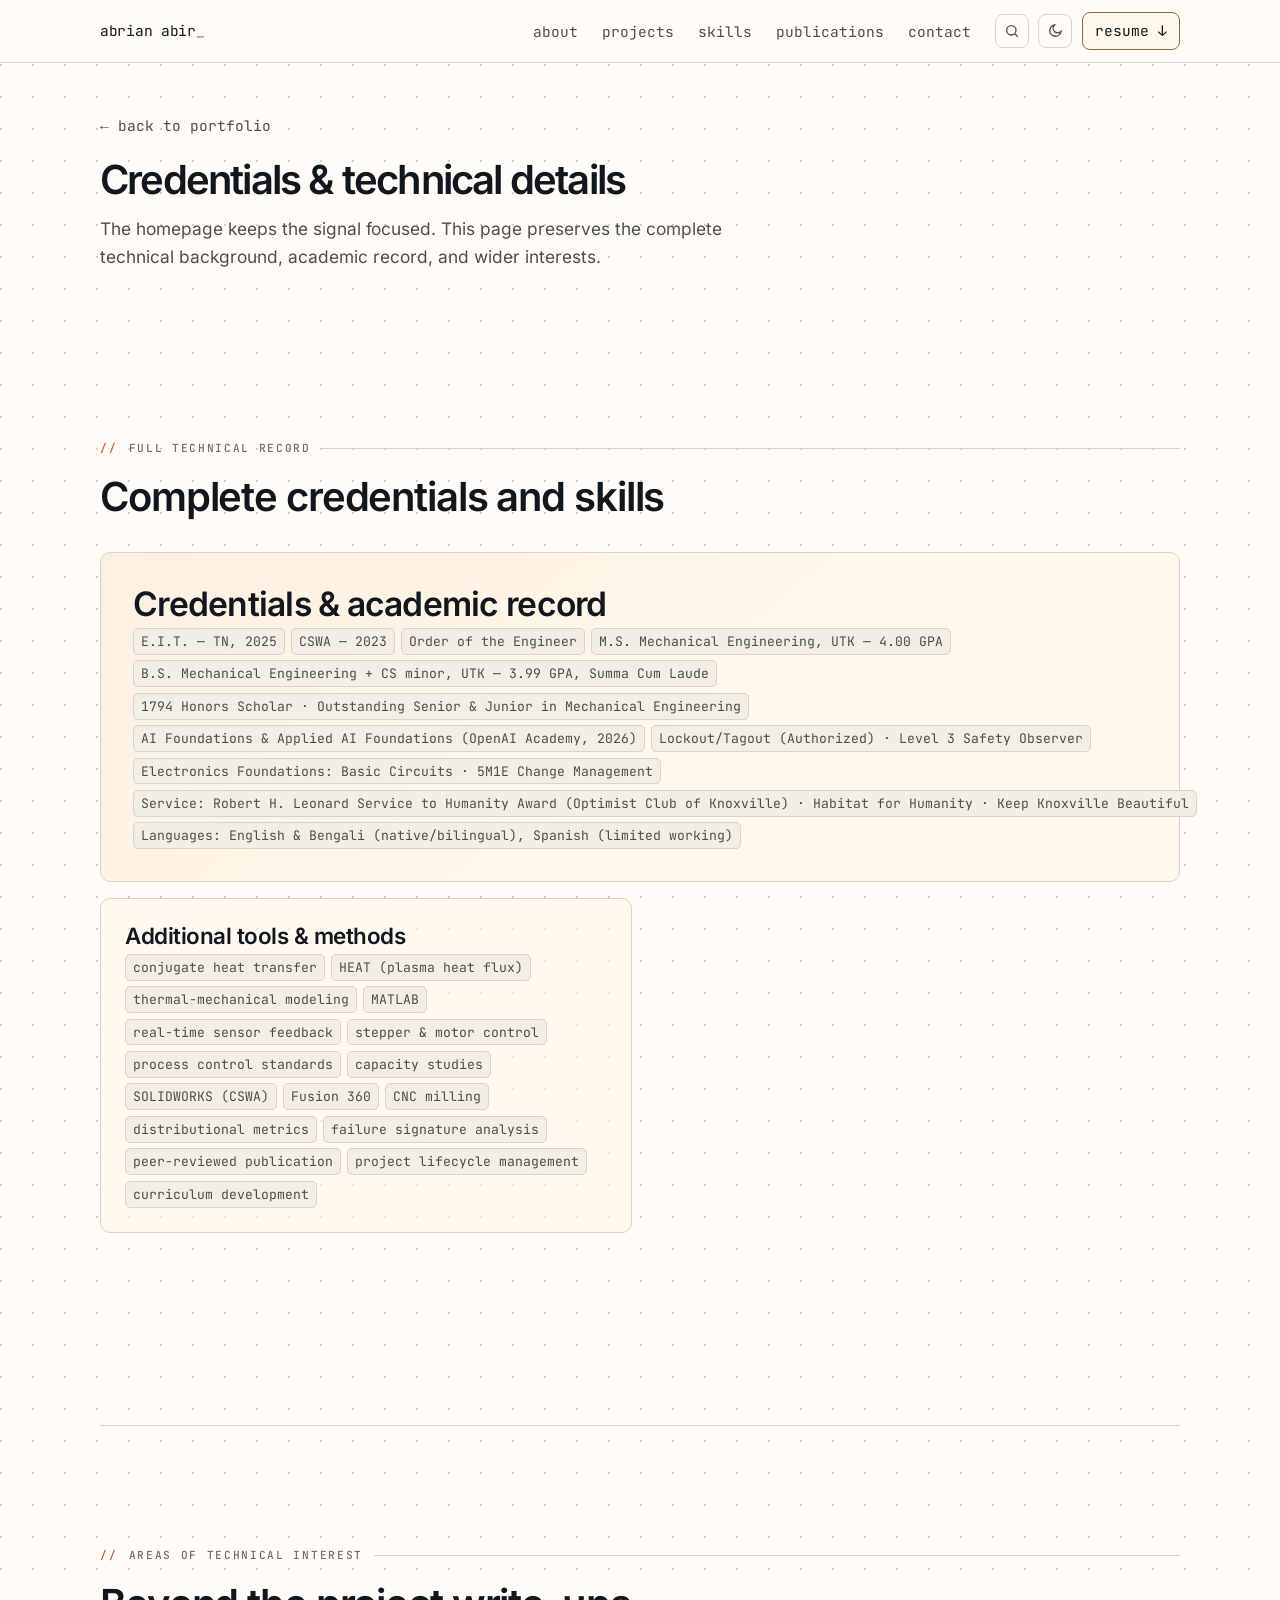
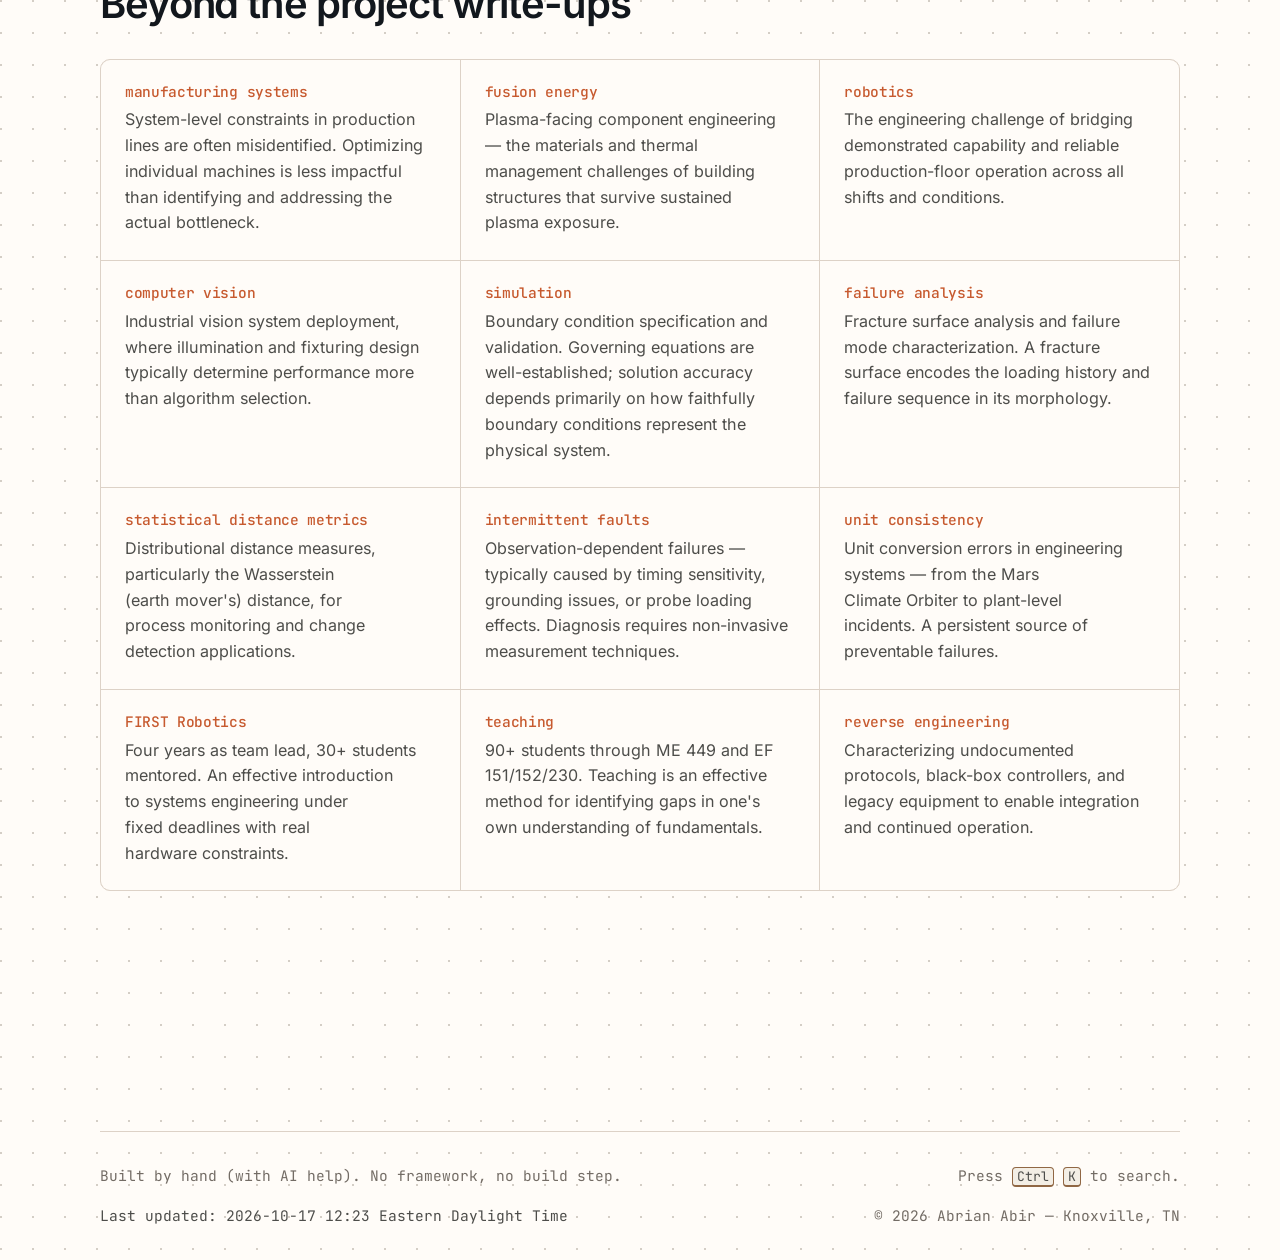
==== commit d30e7694: "Update project pages with new metadata and contact email; adjust last updated timestamps" ====
--- a/details.html
+++ b/details.html
@@ -1,4 +1,4 @@
-<!DOCTYPE html><html lang="en" data-theme="dark"><head><meta charset="utf-8"><meta name="viewport" content="width=device-width, initial-scale=1"><title>Abrian Abir — Credentials & Technical Details</title><meta name="description" content="Extended credentials, technical skills, and areas of interest for Abrian Abir."><meta name="author" content="Abrian Abir"><meta name="theme-color" content="#1a1816"><link rel="canonical" href="https://abrianabir.github.io/details.html"><meta property="og:type" content="website"><meta property="og:url" content="https://abrianabir.github.io/details.html"><meta property="og:title" content="Abrian Abir — Credentials & Technical Details"><meta property="og:description" content="Extended credentials, technical skills, and areas of interest for Abrian Abir."><meta property="og:image" content="https://abrianabir.github.io/assets/img/og/og-home.png"><meta property="og:image:width" content="1200"><meta property="og:image:height" content="630"><meta property="og:image:alt" content="Abrian Abir — credentials and technical details"><meta name="twitter:card" content="summary_large_image"><meta name="google-site-verification" content="NKCbq-IOS7XesMwCIqltudBgdCa_yDA4b-StoMeJ4Jw"/><link rel="icon" type="image/png" sizes="48x48" href="assets/favicon-48.png"><link rel="preload" as="font" type="font/woff2" href="assets/fonts/inter-latin.woff2" crossorigin><link rel="preload" as="font" type="font/woff2" href="assets/fonts/jetbrains-mono-latin.woff2" crossorigin><link rel="stylesheet" href="assets/css/style.min.css?v=aa5a52d2e3"><link rel="expect" href="#main" blocking="render"><script>
+<!DOCTYPE html><html lang="en" data-theme="dark"><head><meta charset="utf-8"><meta name="viewport" content="width=device-width, initial-scale=1"><title>Abrian Abir — Credentials & Technical Details</title><meta name="description" content="Extended credentials, technical skills, and areas of interest for Abrian Abir."><meta name="author" content="Abrian Abir"><meta name="theme-color" content="#1a1816"><link rel="canonical" href="https://abrianabir.github.io/details.html"><meta property="og:type" content="website"><meta property="og:url" content="https://abrianabir.github.io/details.html"><meta property="og:title" content="Abrian Abir — Credentials & Technical Details"><meta property="og:description" content="Extended credentials, technical skills, and areas of interest for Abrian Abir."><meta property="og:image" content="https://abrianabir.github.io/assets/img/og/og-home.png"><meta property="og:image:width" content="1200"><meta property="og:image:height" content="630"><meta property="og:image:alt" content="Abrian Abir — credentials and technical details"><meta name="twitter:card" content="summary_large_image"><meta name="google-site-verification" content="NKCbq-IOS7XesMwCIqltudBgdCa_yDA4b-StoMeJ4Jw"/><link rel="icon" type="image/png" sizes="48x48" href="assets/favicon-48.png"><link rel="preload" as="font" type="font/woff2" href="assets/fonts/inter-latin.woff2" crossorigin><link rel="preload" as="font" type="font/woff2" href="assets/fonts/jetbrains-mono-latin.woff2" crossorigin><link rel="stylesheet" href="assets/css/style.min.css?v=a084a76e58"><link rel="expect" href="#main" blocking="render"><script>
   (() => { try {
     const s = localStorage.getItem('theme');
     document.documentElement.dataset.theme =
@@ -20,7 +20,7 @@
       "url": "https://abrianabir.github.io/details.html",
       "headline": "Fusion Tokamak Probe Optimization",
       "description": "Automated HEAT \u2192 ANSYS Fluent \u2192 ANSYS Mechanical loop driven by a genetic algorithm to optimize cooling channel geometry for a WEST tokamak reciprocating probe.",
-      "dateModified": "2026-10-17T00:16:06-04:00",
+      "dateModified": "2026-10-17T12:23:05-04:00",
       "image": "https://abrianabir.github.io/assets/img/og/og-tokamak-probe.png",
       "author": {
         "@id": "https://abrianabir.github.io/#person"
@@ -61,7 +61,7 @@
         "@type": "CollegeOrUniversity",
         "name": "University of Tennessee, Knoxville"
       },
-      "email": "mailto:inbox.abrian@gmail.com",
+      "email": "mailto:abrian.inbox@gmail.com",
       "address": {
         "@type": "PostalAddress",
         "addressLocality": "Knoxville",
@@ -114,5 +114,5 @@
 </script></head><body><div class="progress" aria-hidden="true"></div><a class="skip" href="#main">Skip to content</a><header class="nav"><div class="nav__inner"><a class="nav__brand" href="index.html">abrian&nbsp;abir</a><nav aria-label="Primary"><ul class="nav__links"><li><a href="index.html#about">about</a></li><li><a href="index.html#projects">projects</a></li><li><a href="index.html#skills">skills</a></li><li><a href="index.html#publications">publications</a></li><li><a href="index.html#contact">contact</a></li></ul></nav><div class="nav__actions"><button class="icon-btn" data-open-palette aria-label="Search (Ctrl K)" title="Search — Ctrl K"><svg viewBox="0 0 24 24" fill="none" stroke="currentColor" stroke-width="2" stroke-linecap="round"><circle cx="11" cy="11" r="7"/><path d="m20 20-3.2-3.2"/></svg></button><button class="icon-btn" id="theme-toggle" aria-label="Switch theme" title="Toggle theme"><svg class="i-sun" viewBox="0 0 24 24" fill="none" stroke="currentColor" stroke-width="2" stroke-linecap="round"><circle cx="12" cy="12" r="4.2"/><path d="M12 2v2M12 20v2M2 12h2M20 12h2M4.9 4.9l1.4 1.4M17.7 17.7l1.4 1.4M19.1 4.9l-1.4 1.4M6.3 17.7l-1.4 1.4"/></svg><svg class="i-moon" viewBox="0 0 24 24" fill="none" stroke="currentColor" stroke-width="2" stroke-linecap="round"><path d="M21 12.8A8.5 8.5 0 1 1 11.2 3a6.6 6.6 0 0 0 9.8 9.8Z"/></svg></button><a class="btn btn--sm nav__resume" target="_blank" rel="noopener" href="resume.pdf" download>resume ↓</a><button class="icon-btn nav__burger" id="nav-toggle" aria-label="Open menu"
 aria-expanded="false" aria-controls="nav-mobile"><span class="i-open"><svg viewBox="0 0 24 24" fill="none" stroke="currentColor" stroke-width="2" stroke-linecap="round"><path d="M4 7h16M4 12h16M4 17h16"/></svg></span><span class="i-close"><svg viewBox="0 0 24 24" fill="none" stroke="currentColor" stroke-width="2" stroke-linecap="round"><path d="M6 6l12 12M18 6L6 18"/></svg></span></button></div></div><div class="nav__mobile" id="nav-mobile" hidden><nav aria-label="Mobile"><ul><li><a href="index.html#about">about</a></li><li><a href="index.html#projects">projects</a></li><li><a href="index.html#skills">skills</a></li><li><a href="index.html#publications">publications</a></li><li><a href="index.html#philosophy">philosophy</a></li><li><a href="index.html#interests">interests</a></li><li><a href="index.html#contact">contact</a></li></ul></nav><a class="btn btn--primary nav__mobile-cta" target="_blank" rel="noopener" href="resume.pdf" download>Download resume (PDF)</a></div></header><main id="main"><div class="wrap details-page"><a class="backlink" href="index.html">← back to portfolio</a><h1>Credentials & technical details</h1><p class="details-lede">The homepage keeps the signal focused. This page preserves the complete technical background, academic record, and wider interests.</p><section id="full-skills"><h2 class="sec-label reveal">full technical record</h2><div class="sec-head"><h3>Complete credentials and skills</h3></div><div class="skills"><div class="skillgroup reveal"><h4>Credentials & academic record</h4><ul><li class="tag">E.I.T. — TN, 2025</li><li class="tag">CSWA — 2023</li><li class="tag">Order of the Engineer</li><li class="tag">M.S. Mechanical Engineering, UTK — 4.00 GPA</li><li class="tag">B.S. Mechanical Engineering + CS minor, UTK — 3.99 GPA, Summa Cum Laude</li><li class="tag">1794 Honors Scholar · Outstanding Senior & Junior in Mechanical Engineering</li><li class="tag">AI Foundations & Applied AI Foundations (OpenAI Academy, 2026)</li><li class="tag">Lockout/Tagout (Authorized) · Level 3 Safety Observer</li><li class="tag">Electronics Foundations: Basic Circuits · 5M1E Change Management</li><li class="tag">Service: Robert H. Leonard Service to Humanity Award (Optimist Club of Knoxville) · Habitat for Humanity · Keep Knoxville Beautiful</li><li class="tag">Languages: English & Bengali (native/bilingual), Spanish (limited working)</li></ul></div><div class="skillgroup reveal"><h4>Additional tools & methods</h4><ul><li class="tag">conjugate heat transfer</li><li class="tag">HEAT (plasma heat flux)</li><li class="tag">thermal-mechanical modeling</li><li class="tag">MATLAB</li><li class="tag">real-time sensor feedback</li><li class="tag">stepper & motor control</li><li class="tag">process control standards</li><li class="tag">capacity studies</li><li class="tag">SOLIDWORKS (CSWA)</li><li class="tag">Fusion 360</li><li class="tag">CNC milling</li><li class="tag">distributional metrics</li><li class="tag">failure signature analysis</li><li class="tag">peer-reviewed publication</li><li class="tag">project lifecycle management</li><li class="tag">curriculum development</li></ul></div></div></section><section id="full-interests"><h2 class="sec-label reveal">areas of technical interest</h2><div class="sec-head"><h3>Beyond the project write-ups</h3></div><div class="interests reveal"><div><h4>manufacturing systems</h4><p>System-level constraints in production lines are often misidentified. Optimizing individual machines is less impactful than identifying and addressing the actual bottleneck.</p></div><div><h4>fusion energy</h4><p>Plasma-facing component engineering — the materials and thermal management challenges of building structures that survive sustained plasma exposure.</p></div><div><h4>robotics</h4><p>The engineering challenge of bridging demonstrated capability and reliable production-floor operation across all shifts and conditions.</p></div><div><h4>computer vision</h4><p>Industrial vision system deployment, where illumination and fixturing design typically determine performance more than algorithm selection.</p></div><div><h4>simulation</h4><p>Boundary condition specification and validation. Governing equations are well-established; solution accuracy depends primarily on how faithfully boundary conditions represent the physical system.</p></div><div><h4>failure analysis</h4><p>Fracture surface analysis and failure mode characterization. A fracture surface encodes the loading history and failure sequence in its morphology.</p></div><div><h4>statistical distance metrics</h4><p>Distributional distance measures, particularly the Wasserstein (earth mover's) distance, for process monitoring and change detection applications.</p></div><div><h4>intermittent faults</h4><p>Observation-dependent failures — typically caused by timing sensitivity, grounding issues, or probe loading effects. Diagnosis requires non-invasive measurement techniques.</p></div><div><h4>unit consistency</h4><p>Unit conversion errors in engineering systems — from the Mars Climate Orbiter to plant-level incidents. A persistent source of preventable failures.</p></div><div><h4>FIRST Robotics</h4><p>Four years as team lead, 30+ students mentored. An effective introduction to systems engineering under fixed deadlines with real hardware constraints.</p></div><div><h4>teaching</h4><p>90+ students through ME 449 and EF 151/152/230. Teaching is an effective method for identifying gaps in one's own understanding of fundamentals.</p></div><div><h4>reverse engineering</h4><p>Characterizing undocumented protocols, black-box controllers, and legacy equipment to enable integration and continued operation.</p></div></div></section></div></main><footer class="footer wrap"><span>Built by hand (with AI help). No framework, no build step.</span>
 <span>Press <kbd>Ctrl</kbd>&nbsp;<kbd>K</kbd> to search.</span>
-<time class="footer__updated" datetime="2026-10-17T00:16:06-04:00">Last updated: 2026-10-17 00:16 Eastern Daylight Time</time>
-<span>© <span id="yr">2026</span> Abrian Abir — Knoxville, TN</span></footer><dialog class="pal" id="palette" aria-label="Site search"><div class="pal__box"><input id="palette-input" type="text" placeholder="jump to…" autocomplete="off" spellcheck="false" aria-label="Search the site"><ul id="palette-list"><li><a href="index.html#about">About<span>section</span></a></li><li><a href="index.html#projects">Projects<span>section</span></a></li><li><a href="index.html#skills">Skills<span>section</span></a></li><li><a href="index.html#publications">Publications<span>section</span></a></li><li><a href="index.html#philosophy">Philosophy<span>section</span></a></li><li><a href="index.html#interests">Interests<span>section</span></a></li><li><a href="index.html#contact">Contact<span>section</span></a></li><li><a href="index.html#philosophy">Engineering Philosophy<span>section</span></a></li><li><a href="index.html#interests">Things I Find Interesting<span>section</span></a></li><li><a href="projects/tokamak-probe.html">Fusion Tokamak Probe Optimization<span>project</span></a></li><li><a href="projects/afsd-monitoring.html">AFSD Process Monitoring Research<span>project</span></a></li><li><a href="projects/fuel-failure.html">Nuclear Fuel Failure Prediction<span>project</span></a></li><li><a href="projects/film-separator.html">Automated Film Separation System<span>project</span></a></li><li><a href="projects/machine-vision.html">Machine Vision Material Characterization<span>project</span></a></li><li><a href="resume.pdf">Download resume<span>pdf</span></a></li><li><a href="mailto:inbox.abrian@gmail.com">Email Abrian<span>mailto</span></a></li><li><a href="https://github.com/AbrianAbir">GitHub<span>external</span></a></li><li><a href="https://linkedin.com/in/AbrianAbir">LinkedIn<span>external</span></a></li></ul><p class="pal__foot"><kbd>↑</kbd><kbd>↓</kbd> navigate · <kbd>↵</kbd> open · <kbd>esc</kbd> or click outside to close</p></div></dialog><script src="assets/js/main.min.js?v=3e2ff321f8" defer></script></body></html>+<time class="footer__updated" datetime="2026-10-17T12:23:05-04:00">Last updated: 2026-10-17 12:23 Eastern Daylight Time</time>
+<span>© <span id="yr">2026</span> Abrian Abir — Knoxville, TN</span></footer><dialog class="pal" id="palette" aria-label="Site search"><div class="pal__box"><input id="palette-input" type="text" placeholder="jump to…" autocomplete="off" spellcheck="false" aria-label="Search the site"><ul id="palette-list"><li><a href="index.html#about">About<span>section</span></a></li><li><a href="index.html#projects">Projects<span>section</span></a></li><li><a href="index.html#skills">Skills<span>section</span></a></li><li><a href="index.html#publications">Publications<span>section</span></a></li><li><a href="index.html#philosophy">Philosophy<span>section</span></a></li><li><a href="index.html#interests">Interests<span>section</span></a></li><li><a href="index.html#contact">Contact<span>section</span></a></li><li><a href="index.html#philosophy">Engineering Philosophy<span>section</span></a></li><li><a href="index.html#interests">Things I Find Interesting<span>section</span></a></li><li><a href="projects/tokamak-probe.html">Fusion Tokamak Probe Optimization<span>project</span></a></li><li><a href="projects/afsd-monitoring.html">AFSD Process Monitoring Research<span>project</span></a></li><li><a href="projects/fuel-failure.html">Nuclear Fuel Failure Prediction<span>project</span></a></li><li><a href="projects/film-separator.html">Automated Film Separation System<span>project</span></a></li><li><a href="projects/machine-vision.html">Machine Vision Material Characterization<span>project</span></a></li><li><a href="resume.pdf">Download resume<span>pdf</span></a></li><li><a href="mailto:abrian.inbox@gmail.com">Email Abrian<span>mailto</span></a></li><li><a href="https://github.com/AbrianAbir">GitHub<span>external</span></a></li><li><a href="https://linkedin.com/in/AbrianAbir">LinkedIn<span>external</span></a></li></ul><p class="pal__foot"><kbd>↑</kbd><kbd>↓</kbd> navigate · <kbd>↵</kbd> open · <kbd>esc</kbd> or click outside to close</p></div></dialog><script src="assets/js/main.min.js?v=3e2ff321f8" defer></script></body></html>
--- a/assets/css/style.min.css
+++ b/assets/css/style.min.css
@@ -1 +1 @@
-@font-face{font-family:"Inter";font-style:normal;font-weight:400 700;font-display:swap;src:url("../fonts/inter-latin.woff2") format("woff2")}@font-face{font-family:"JetBrains Mono";font-style:normal;font-weight:400 500;font-display:swap;src:url("../fonts/jetbrains-mono-latin.woff2") format("woff2")}:root{--bg:#1a1816;--bg-grid:#282420;--surface:#24211e;--surface-2:#2e2a25;--border:#3d3731;--border-strong:#595046;--text:#f1eee6;--text-dim:#b8b0a2;--text-faint:#9c9486;--accent:#e07246;--accent-alt:#f09558;--data-green:#38a178;--shadow:0 1px 2px rgb(0 0 0 / .4),0 18px 36px rgb(0 0 0 / .35);--font-sans:"Inter",ui-sans-serif,system-ui,-apple-system,"Segoe UI",Roboto,Helvetica,Arial,sans-serif;--font-mono:"JetBrains Mono",ui-monospace,SFMono-Regular,"SF Mono",Menlo,Consolas,"Liberation Mono",monospace;--step--1:clamp(0.75rem,0.75rem + 0.2vw,0.95rem);--step-0:clamp(0.85rem,0.77rem + 0.4vw,1.08rem);--step-1:clamp(1rem,0.86rem + 0.7vw,1.4rem);--step-2:clamp(1.3rem,1.02rem + 1.39vw,2.1rem);--step-3:clamp(1.5rem,1.15rem + 1.74vw,2.5rem);--step-4:clamp(2.25rem,1.92rem + 1.65vw,3.2rem);--step-5:clamp(2.5rem,1.75rem + 3.2vw,4.6rem);--s1:.5rem;--s2:1rem;--s3:1.5rem;--s4:2rem;--s5:3rem;--s6:4.5rem;--s7:7.5rem;--measure:70ch;--wide:1080px;--radius:10px;--ease:cubic-bezier(.22,1,.36,1);--nav-h:62px}[data-theme="light"]{--bg:#f9f6f1;--bg-grid:#ece5dc;--surface:#fffdf9;--surface-2:#f3eee5;--border:#ddd2c7;--border-strong:#c2b5aa;--text:#12171d;--text-dim:#4d4d4a;--text-faint:#736c65;--accent:#c75a2f;--accent-alt:#B85C10;--data-green:#1f6b54;--shadow:0 1px 2px rgb(0 0 0 / .06),0 8px 24px rgb(0 0 0 / .07)}*,*::before,*::after{box-sizing:border-box}*{margin:0}html{-webkit-text-size-adjust:100%;scroll-behavior:smooth;overflow-x:clip}@media (prefers-reduced-motion:reduce){html{scroll-behavior:auto}*,*::before,*::after{animation-duration:.01ms!important;animation-iteration-count:1!important;transition-duration:.01ms!important;scroll-behavior:auto!important}}img,svg,video{display:block;max-width:100%;height:auto}button,input,textarea,select{font:inherit;color:inherit}ul,ol{padding:0}body{background-color:var(--bg);background-image:radial-gradient(circle at 1px 1px,var(--bg-grid) 1px,transparent 0);background-size:32px 32px;color:var(--text);font-family:var(--font-sans);font-size:var(--step-0);line-height:1.6;-webkit-font-smoothing:antialiased;text-rendering:optimizeLegibility;overflow-x:clip}h1,h2,h3,h4{font-weight:600;letter-spacing:-.022em;line-height:1.15;text-wrap:balance}h1{font-size:var(--step-5);letter-spacing:-.045em;line-height:.95}h2{font-size:var(--step-3)}h3{font-size:var(--step-1);letter-spacing:-.012em}h4{font-size:var(--step-0)}p{text-wrap:pretty}a{color:var(--accent);text-decoration:none}a:hover{text-decoration:underline;text-underline-offset:3px}:focus-visible{outline:2px solid var(--accent);outline-offset:3px;border-radius:3px}code,kbd,.mono{font-family:var(--font-mono);font-size:.88em}hr{border:0;height:1px;background:var(--border);margin-block:var(--s5)}::selection{background:color-mix(in srgb,var(--accent) 30%,transparent)}p,li,dd,h1,h2,h3,h4,figcaption{overflow-wrap:break-word}.wrap{width:min(100% - 2.5rem,var(--wide));margin-inline:auto}.prose{max-width:var(--measure)}section[id]{scroll-margin-top:96px;padding-block:var(--s7)}section[id]+section[id]{border-top:1px solid var(--border)}@media (max-width:640px){section[id]{padding-block:var(--s6)}}.skip{position:absolute;left:-9999px;top:0;z-index:999;background:var(--accent);color:var(--bg);padding:.6rem 1rem;border-radius:0 0 var(--radius) 0}.skip:focus{left:0}.nav{position:sticky;top:0;z-index:100;backdrop-filter:blur(14px) saturate(140%);background:color-mix(in srgb,var(--bg) 83%,transparent);border-bottom:1px solid var(--border);transition:border-color .25s var(--ease),background .25s var(--ease)}.nav[data-scrolled="true"]{border-bottom-color:var(--border-strong)}.nav__inner{width:min(100% - 2rem,var(--wide));margin-inline:auto;display:flex;align-items:center;gap:var(--s3);height:var(--nav-h);min-width:0}.nav__brand{font-family:var(--font-mono);font-size:var(--step--1);color:var(--text);letter-spacing:-.02em;margin-right:auto;white-space:nowrap;min-width:0;overflow:hidden;text-overflow:ellipsis;text-transform:lowercase}.nav__brand::after{content:"_";color:var(--accent);animation:blink 1.25s steps(1) infinite}@keyframes blink{50%{opacity:0}}.nav__links{display:flex;gap:var(--s3);list-style:none}.nav__links a{font-family:var(--font-mono);font-size:var(--step--1);color:var(--text-dim);position:relative;padding-block:4px;text-decoration:none;text-transform:lowercase}.nav__links a::after{content:"";position:absolute;left:0;bottom:0;height:1.5px;width:100%;background:var(--accent);transform:scaleX(0);transform-origin:left;transition:transform .28s var(--ease)}.nav__links a:hover{color:var(--text)}.nav__links a:hover::after,.nav__links a[aria-current="true"]::after{transform:scaleX(1)}.nav__links a[aria-current="true"]{color:var(--text)}.nav__actions{display:flex;align-items:center;gap:.6rem;flex:0 0 auto}.icon-btn{display:grid;place-items:center;width:34px;height:34px;background:transparent;border:1px solid var(--border);border-radius:8px;cursor:pointer;color:var(--text-dim);transition:color .2s,border-color .2s,background .2s;flex:0 0 auto}.icon-btn:hover{color:var(--text);border-color:var(--border-strong);background:var(--surface)}.icon-btn svg{width:16px;height:16px}[data-theme="light"] .icon-btn .i-sun,.icon-btn .i-moon{display:none}[data-theme="light"] .icon-btn .i-moon{display:block}.nav__burger{display:none}.nav__burger .i-close{display:none}.nav__burger[aria-expanded="true"] .i-open{display:none}.nav__burger[aria-expanded="true"] .i-close{display:block}.nav__burger svg{width:18px;height:18px}.nav__mobile{display:none;border-top:1px solid var(--border);background:color-mix(in srgb,var(--bg) 96%,transparent);backdrop-filter:blur(14px) saturate(160%);padding:var(--s2) 0 var(--s3);max-height:calc(100dvh - var(--nav-h));overflow-y:auto;overscroll-behavior:contain}.nav__mobile[hidden]{display:none}.nav__mobile ul{list-style:none;width:min(100% - 2.5rem,var(--wide));margin-inline:auto}.nav__mobile a{display:flex;align-items:center;justify-content:space-between;font-family:var(--font-mono);font-size:var(--step-0);color:var(--text);text-decoration:none;padding:.85rem .25rem;border-bottom:1px solid var(--border);min-height:44px;-webkit-tap-highlight-color:transparent}.nav__mobile a::after{content:"→";color:var(--text-faint)}.nav__mobile a:active{color:var(--accent)}.nav__mobile a[aria-current="true"]{color:var(--accent)}.nav__mobile a[aria-current="true"]::after{content:"•";color:var(--accent)}.nav__mobile-cta{width:min(100% - 2.5rem,var(--wide));margin:var(--s3) auto 0;justify-content:center}@media (max-width:760px){.nav__links{display:none}.nav__burger{display:grid}.nav__resume{display:inline-flex;white-space:nowrap}.nav__mobile:not([hidden]){display:block}}@media (max-width:420px){.nav__inner{gap:var(--s2)}.nav__resume{display:none!important}}.btn{display:inline-flex;align-items:center;gap:.5rem;font-family:var(--font-mono);font-size:var(--step--1);padding:.62rem 1.05rem;border-radius:8px;border:1px solid var(--border-strong);color:var(--text);background:var(--surface);text-decoration:none;cursor:pointer;transition:transform .18s var(--ease),border-color .2s,background .2s,color .2s,box-shadow .2s ease}.btn:hover{text-decoration:none;border-color:var(--accent);color:var(--accent);transform:translateY(-1px);box-shadow:0 10px 24px rgb(199 90 47 / .12)}.btn svg{width:15px;height:15px;flex:0 0 auto}.btn--primary{background:var(--accent);color:#fff8f4;border-color:var(--accent);font-weight:600}[data-theme="light"] .btn--primary{color:#fffaf6}.btn--primary:hover{color:#fff8f4;background:color-mix(in srgb,var(--accent) 90%,black 10%)}[data-theme="light"] .btn--primary:hover{color:#fffaf6}.btn--ghost{background:transparent}.btn--sm{padding:.42rem .75rem}.hero{position:relative;padding-block:clamp(3.5rem,8vw,7rem) var(--s6);overflow:hidden}.hero__plot{position:absolute;inset:0;width:100%;height:100%;opacity:.12;pointer-events:none;mask-image:linear-gradient(to bottom,transparent,#000 25%,#000 70%,transparent)}.hero__plot path{fill:none;stroke:var(--accent);stroke-width:1.2;vector-effect:non-scaling-stroke}.hero__plot .grid{stroke:var(--text-faint);stroke-width:.5;opacity:.5}.hero__plot .trace{opacity:0;animation:trace-in 1s var(--ease) .15s forwards}@keyframes trace-in{to{opacity:1}}@media (min-width:821px) and (pointer:fine){.hero__plot .trace{opacity:1;stroke-dasharray:2600;stroke-dashoffset:2600;animation:draw 6s var(--ease) forwards}@keyframes draw{to{stroke-dashoffset:0}}}.hero__copy{min-width:0}.hero__inner{position:relative;z-index:2;display:grid;grid-template-columns:minmax(0,1.08fr) minmax(290px,.72fr);gap:clamp(2rem,6vw,5rem);align-items:center}.hero__portrait{margin:0;position:relative;width:min(100%,300px);aspect-ratio:1;justify-self:end;padding:.6rem;border:1px solid var(--border);border-radius:1.6rem;background:color-mix(in srgb,var(--surface) 88%,white 12%);box-shadow:var(--shadow)}.hero__portrait img{width:100%;height:100%;border-radius:1.25rem;object-fit:cover;object-position:center 18%;background:var(--surface)}.hero__visual{position:relative;display:grid;justify-items:end;gap:var(--s2)}.hero__visual::before{content:"";position:absolute;width:74%;aspect-ratio:1;right:-4%;top:-8%;border:1px solid color-mix(in srgb,var(--accent) 32%,transparent);background:linear-gradient(135deg,transparent 0%,color-mix(in srgb,var(--accent) 10%,transparent) 100%);border-radius:28%;transform:rotate(8deg);pointer-events:none}.hero__signal{display:flex;align-items:flex-start;gap:.7rem;width:min(100%,300px);padding:.8rem .95rem;border:1px solid var(--border);border-radius:var(--radius);background:color-mix(in srgb,var(--surface) 82%,transparent);color:var(--text-dim);font-family:var(--font-mono);font-size:.72rem;line-height:1.45;text-align:left}.hero__signal strong{color:var(--text);font-weight:500}.hero__signal-dot{flex:0 0 auto;width:7px;height:7px;margin-top:.35rem;border-radius:50%;background:var(--data-green);box-shadow:0 0 0 4px color-mix(in srgb,var(--data-green) 14%,transparent)}.hero__stats{display:grid;grid-template-columns:repeat(3,minmax(0,1fr));width:min(100%,300px);gap:var(--s2);padding-top:.25rem}.hero__stats span{display:grid;gap:.15rem;min-width:0;text-align:center;padding:.7rem .4rem;border:1px solid var(--border);border-radius:.7rem;background:rgba(255,255,255,.08)}.hero__stats strong{font-family:var(--font-mono);font-size:var(--step-1);color:var(--accent);font-weight:500;letter-spacing:-.04em}.hero__stats small{color:var(--text-faint);font-family:var(--font-mono);font-size:.65rem;line-height:1.25;overflow-wrap:anywhere}.eyebrow{font-family:var(--font-mono);font-size:var(--step--1);color:var(--accent);text-transform:lowercase;letter-spacing:.02em;margin-bottom:var(--s2)}.hero h1{margin-bottom:.5rem}.hero__creds{font-family:var(--font-mono);font-size:var(--step--1);color:var(--text-faint);margin-bottom:var(--s2)}.hero__headline{font-size:clamp(2.3rem,4.5vw,3.5rem);font-weight:700;letter-spacing:-.075em;line-height:0.95;max-width:20ch;margin-bottom:var(--s2);color:var(--text);text-transform:uppercase;text-wrap:balance}.hero__headline .cursor{display:none}.hero__pitch{max-width:54ch;color:var(--text-dim);font-size:var(--step-0);line-height:1.6;margin-bottom:var(--s4)}.hero__pitch strong{color:var(--text);font-weight:500}.hero__meta{display:flex;flex-wrap:wrap;gap:.5rem 1.5rem;font-family:var(--font-mono);font-size:var(--step--1);color:var(--text-dim);margin-bottom:var(--s4)}.hero__meta span{display:inline-flex;align-items:center;gap:.45rem}.hero__meta svg{width:14px;height:14px;color:var(--text-faint)}.dot{position:relative;width:7px;height:7px;border-radius:50%;background:var(--data-green)}.dot::after{content:"";position:absolute;inset:0;border-radius:50%;background:var(--data-green);animation:pulse 2.4s ease-out infinite;will-change:transform,opacity}@keyframes pulse{0%{transform:scale(1);opacity:.7}70%{transform:scale(3);opacity:0}100%{transform:scale(3);opacity:0}}@media (prefers-reduced-motion:reduce){.dot::after{animation:none}}.hero__cta{display:flex;flex-wrap:wrap;gap:.75rem}@media (max-width:820px){.hero__inner{grid-template-columns:1fr;gap:var(--s4)}.hero__visual{order:-1;justify-items:start;grid-template-columns:auto minmax(0,1fr);grid-template-rows:auto auto;align-items:center;gap:.55rem var(--s2)}.hero__portrait{width:clamp(100px,26vw,140px);justify-self:start;grid-row:1 / span 2;align-self:center}.hero__visual::before{width:140px;left:-4%;right:auto;top:-8%}.hero__signal{grid-column:2;grid-row:1;width:fit-content;max-width:100%;padding:.45rem .8rem;border-radius:999px}.hero__stats{grid-column:2;grid-row:2;width:100%;max-width:320px;justify-content:flex-start;gap:.45rem;padding-top:0}.hero__stats span{padding:.45rem .35rem;border-radius:999px}}@media (max-width:640px){.hero{padding-block:1.5rem var(--s6)}.hero__plot{opacity:.06}.hero__visual{order:-1;display:grid;grid-template-columns:auto minmax(0,1fr);grid-template-rows:auto auto;gap:.4rem 1.2rem;align-items:center;width:100%}.hero__portrait{grid-column:1;grid-row:1 / span 2;width:clamp(86px,24vw,110px);padding:.35rem;border-radius:1.15rem;align-self:center;justify-self:start}.hero__portrait img{border-radius:.9rem}.hero__visual::before{width:110px;left:-3%;top:-6%}.hero__signal{grid-column:2;grid-row:1;width:fit-content;max-width:100%;padding:.32rem .65rem;border-radius:25px;font-size:.62rem;line-height:1.25;gap:.4rem}.hero__signal-dot{width:6px;height:6px;margin-top:.15rem;box-shadow:0 0 0 3px color-mix(in srgb,var(--data-green) 16%,transparent)}.hero__signal strong{font-size:.64rem}.hero__stats{grid-column:2;grid-row:2;width:100%;max-width:100%;grid-template-columns:repeat(3,minmax(0,1fr));gap:.3rem;padding-top:0}.hero__stats span{padding:.3rem .25rem;border-radius:999px;gap:.08rem}.hero__stats strong{font-size:.78rem;line-height:1.1}.hero__stats small{font-size:.52rem;line-height:1.1}}.sec-label{font-family:var(--font-mono);font-size:.7rem;font-weight:500;letter-spacing:.15em;line-height:1.7;color:var(--text-faint);margin-bottom:var(--s2);display:flex;align-items:center;gap:.7rem;text-transform:uppercase}.sec-label::before{content:"//";color:var(--accent)}.sec-label::after{content:"";flex:1;height:1px;background:var(--border)}.sec-head{margin-bottom:var(--s4)}.sec-head__row{display:flex;align-items:end;justify-content:space-between;gap:var(--s3)}.sec-head h3{font-size:var(--step-3);letter-spacing:-.028em}.sec-head p{color:var(--text-dim);max-width:var(--measure);margin-top:var(--s2)}@media (max-width:640px){.sec-head__row{flex-direction:column;align-items:flex-start}}.sr-only{position:absolute;width:1px;height:1px;padding:0;margin:-1px;overflow:hidden;clip:rect(0,0,0,0);white-space:nowrap;border:0}.pub-sort{display:flex;align-items:center;justify-content:flex-end;margin-left:auto}.pub-sort__control{appearance:none;-webkit-appearance:none;-moz-appearance:none;border:1px solid var(--border-strong);border-radius:999px;background:var(--surface);color:var(--text);font:inherit;font-family:var(--font-mono);font-size:var(--step--1);padding:.55rem 2.6rem .55rem .85rem;background-image:linear-gradient(45deg,transparent 50%,var(--text-faint) 50%),linear-gradient(135deg,var(--text-faint) 50%,transparent 50%);background-position:calc(100% - 1.1rem) calc(50% - 2px),calc(100% - .8rem) calc(50% - 2px);background-size:.45rem .45rem,.45rem .45rem;background-repeat:no-repeat}.about-grid{display:grid;grid-template-columns:minmax(0,1fr) 270px;gap:var(--s5);align-items:start}@media (max-width:860px){.about-grid{grid-template-columns:1fr;gap:var(--s4)}}.about-grid p{max-width:var(--measure)}.about-grid p+p{margin-top:var(--s2)}.about-grid h3{margin-top:var(--s4);margin-bottom:var(--s2);font-size:var(--step-1)}.about-closer{margin-top:var(--s3)}.about-more{margin-top:var(--s3)}.about-more a{color:var(--accent);font-family:var(--font-mono);font-size:var(--step--1)}.details-page{padding-block:var(--s5) var(--s7)}.details-page h1{font-size:var(--step-3);margin-bottom:var(--s2)}.details-lede{color:var(--text-dim);max-width:58ch;margin-bottom:var(--s5)}.details-page section+section{margin-top:var(--s6)}.timeline{list-style:none;position:sticky;top:96px}.timeline li{position:relative;padding-left:1.4rem;padding-bottom:var(--s3);border-left:1px solid var(--border)}.timeline li:last-child{border-left-color:transparent;padding-bottom:0}.timeline li::before{content:"";position:absolute;left:-4.5px;top:.55rem;width:8px;height:8px;border-radius:50%;background:var(--bg);border:1.5px solid var(--border-strong)}.timeline li[data-now]::before{background:var(--accent);border-color:var(--accent)}.timeline__item{position:relative}.timeline__copy{flex:1;min-width:0}.timeline .org{font-weight:600;font-size:var(--step-0);display:block;line-height:1.35}.timeline .role{color:var(--text-dim);font-size:var(--step--1);display:block;line-height:1.5}.timeline .yr{font-family:var(--font-mono);font-size:var(--step--1);color:var(--text-faint);display:block}.timeline .duration{position:absolute;z-index:1;left:-2.125rem;top:50%;transform:translateY(-50%);font-family:var(--font-mono);font-size:.62rem;color:var(--text-faint);writing-mode:vertical-rl;text-orientation:mixed;white-space:nowrap;display:inline-flex;align-items:center;justify-content:center;width:1.45rem;height:3.75rem;padding:.45rem .2rem;border-radius:999px;background:var(--bg);border:1px solid var(--border)}@media (max-width:640px){.timeline .duration{left:-2.075rem;width:1.35rem;height:4.3rem}}.tick-list{list-style:none;margin-top:var(--s2);max-width:var(--measure)}.tick-list li{position:relative;padding-left:1.5rem;margin-bottom:.4rem;color:var(--text-dim)}.tick-list li::before{content:"▸";position:absolute;left:0;color:var(--accent);font-size:.8em;top:.15em}.tick-list li>span{display:block}.credentials{margin-top:var(--s4)}.credentials h3{margin-top:0}.credentials ul{list-style:none;display:grid;gap:.45rem;max-width:var(--measure)}.credentials li{color:var(--text-dim);font-family:var(--font-mono);font-size:var(--step--1);padding-left:1.5rem;position:relative}.credentials li::before{content:"▸";position:absolute;left:0;color:var(--accent)}.cards{display:grid;gap:var(--s2);grid-template-columns:repeat(2,1fr)}@media (max-width:760px){.cards{grid-template-columns:1fr}}.card{position:relative;display:flex;flex-direction:column;background:var(--surface);border:1px solid var(--border);border-radius:var(--radius);padding:var(--s3);transition:border-color .25s var(--ease),transform .25s var(--ease),box-shadow .25s var(--ease);overflow:hidden}.card::after{content:"";position:absolute;inset:0;pointer-events:none;background:radial-gradient(400px circle at var(--mx,50%) var(--my,0%),color-mix(in srgb,var(--accent) 9%,transparent),transparent 65%);opacity:0;transition:opacity .3s}.card:hover::after{opacity:1}.card__idx{font-family:var(--font-mono);font-size:var(--step--1);color:var(--text-faint);margin-bottom:.6rem;display:flex;justify-content:space-between;gap:1rem}.card__idx .org{color:var(--accent)}.card h3{margin-bottom:.5rem}.card h3 a{color:var(--text)}.card h3 a::after{content:"";position:absolute;inset:0}.card h3 a:hover{color:var(--accent);text-decoration:none}.card p{color:var(--text-dim);font-size:calc(var(--step-0) * .96);flex:1}.card .card__metric{flex:0 0 auto;color:var(--accent);font-family:var(--font-mono);font-size:var(--step--1);letter-spacing:.01em;margin-bottom:.35rem}.card__tags{display:flex;flex-wrap:wrap;gap:.35rem;margin-top:var(--s2)}.card__more{font-family:var(--font-mono);font-size:var(--step--1);color:var(--accent);margin-top:var(--s2)}.card:hover .card__more .arw{transform:translateX(4px)}.card__more .arw{display:inline-block;transition:transform .25s var(--ease)}.card--private{background:color-mix(in srgb,var(--surface-2) 72%,var(--bg));border-color:color-mix(in srgb,var(--accent) 28%,var(--border))}.card--private::after{display:none}.card--private h3{color:var(--text)}.card--private .card__metric{color:var(--text-faint)}.card--private .card__more{color:var(--text-faint);text-transform:lowercase;letter-spacing:.01em}.card--private .card__more a{color:var(--accent);position:relative;z-index:1}.card--private .card__more a:hover{text-decoration:none}@media (min-width:761px){.cards .card:first-child{grid-column:1 / -1;padding:var(--s4);background:linear-gradient(140deg,color-mix(in srgb,var(--accent) 5%,var(--surface)),var(--surface) 55%)}.cards .card:first-child h3{font-size:var(--step-2)}.cards .card:first-child>p{font-size:var(--step-1);line-height:1.4}.cards .card:first-child>p.card__metric{font-size:var(--step--1);line-height:1.4}.cards .card:first-child .card__idx{margin-bottom:var(--s2)}}.tag{font-family:var(--font-mono);font-size:.82rem;color:var(--text-dim);background:var(--surface-2);border:1px solid var(--border);border-radius:5px;padding:.12rem .45rem;white-space:nowrap}.skills{display:grid;gap:var(--s2);grid-template-columns:repeat(2,1fr)}@media (max-width:760px){.skills{grid-template-columns:1fr}}.skillgroup{border:1px solid var(--border);border-radius:var(--radius);padding:var(--s3);background:color-mix(in srgb,var(--surface) 55%,transparent)}.skillgroup h4{font-size:var(--step-1);margin-bottom:.3rem}.skillgroup>p{color:var(--text-faint);font-size:var(--step--1);margin-bottom:var(--s2);font-style:italic}.skillgroup ul{list-style:none;display:flex;flex-wrap:wrap;gap:.35rem}.skillgroup .sub{font-family:var(--font-mono);font-size:var(--step--1);color:var(--text-faint);width:100%;margin-top:.5rem;line-height:1.25}@media (min-width:761px){.skills .skillgroup:first-child{grid-column:1 / -1;padding:var(--s4);background:linear-gradient(140deg,color-mix(in srgb,var(--accent) 5%,var(--surface)),var(--surface) 55%)}.skills .skillgroup:first-child h4{font-size:var(--step-2)}.skills .skillgroup:first-child>p{font-size:var(--step-0);line-height:1.5}}.pubs{list-style:none;counter-reset:pub}.pubs li{border-top:1px solid var(--border);padding-block:var(--s3);display:flex;align-items:flex-start;gap:var(--s2)}.pubs li:last-child{border-bottom:1px solid var(--border)}.pubs li::before{counter-increment:pub;content:"[" counter(pub) "]";font-family:var(--font-mono);font-size:var(--step--1);color:var(--text-faint);padding-top:.25rem;flex:0 0 2.6rem}.pubs li>div{flex:1 1 auto;min-width:0}.pub__meta{display:flex;align-items:center;flex-wrap:wrap;gap:.55rem;margin-bottom:.45rem}.pubs h4{font-size:var(--step-1);font-weight:600;margin-bottom:.3rem;letter-spacing:-.015em}.pubs .journal,.pub__meta .journal{font-family:var(--font-mono);font-size:var(--step--1);color:var(--accent)}.pubs .year,.pub__meta .year{font-family:var(--font-mono);font-size:var(--step--1);color:var(--text-faint);border:1px solid var(--border);border-radius:999px;padding:.14rem .55rem;background:color-mix(in srgb,var(--surface-2) 70%,transparent)}.pubs .why{color:var(--text-dim);font-size:calc(var(--step-0) * .96);max-width:64ch}.pub__link{margin-top:.7rem}.pub__link a{display:inline-flex;align-items:center;gap:.35rem;font-family:var(--font-mono);font-size:var(--step--1);color:var(--accent);border:1px solid color-mix(in srgb,var(--accent) 35%,var(--border));border-radius:999px;padding:.3rem .7rem;transition:background .2s var(--ease),transform .2s var(--ease)}.pub__link a:hover,.pub__link a:focus-visible{background:color-mix(in srgb,var(--accent) 10%,transparent);text-decoration:none;transform:translateY(-1px)}@media (max-width:560px){.pubs li::before{flex-basis:2rem}}.philo{display:grid;gap:var(--s2) var(--s4);grid-template-columns:repeat(2,1fr)}@media (max-width:760px){.philo{grid-template-columns:1fr}}.philo article{border-left:2px solid var(--border);padding:.2rem 0 .2rem var(--s3);transition:border-color .3s var(--ease)}.philo article:hover{border-left-color:var(--accent)}.philo h4{margin-bottom:.5rem;font-size:var(--step-1)}.philo p{color:var(--text-dim);font-size:calc(var(--step-0) * .96);max-width:var(--measure)}.philo .n{font-family:var(--font-mono);font-size:var(--step--1);color:var(--text-faint);display:block;margin-bottom:.3rem}.interests{display:grid;gap:1px;background:var(--border);border:1px solid var(--border);border-radius:var(--radius);overflow:hidden;grid-template-columns:repeat(auto-fill,minmax(275px,1fr))}@media (max-width:560px){.interests{grid-template-columns:1fr}}.interests>div{background:var(--bg);padding:var(--s3);transition:background .25s var(--ease)}.interests>div:hover{background:var(--surface)}.interests h4{font-family:var(--font-mono);font-size:var(--step--1);color:var(--accent);margin-bottom:.45rem;font-weight:500}.interests p{color:var(--text-dim);font-size:calc(var(--step-0) * .93);line-height:1.6}.contact-grid{display:grid;grid-template-columns:minmax(0,1fr) minmax(0,425px);gap:var(--s5);align-items:start}@media (max-width:860px){.contact-grid{grid-template-columns:1fr;gap:var(--s4)}}.contact-lead{font-size:var(--step-1);font-weight:600;letter-spacing:-.025em;line-height:1.25;margin-bottom:var(--s3);max-width:26ch}.contact-grid p{color:var(--text-dim);max-width:var(--measure)}.contact-grid p+p{margin-top:var(--s2)}.card-term{background:var(--surface);border:1px solid var(--border);border-radius:var(--radius);overflow:hidden;box-shadow:var(--shadow)}.card-term__bar{display:flex;align-items:center;gap:.4rem;padding:.55rem .75rem;border-bottom:1px solid var(--border);background:var(--surface-2)}.card-term__bar i{width:9px;height:9px;border-radius:50%;background:var(--border-strong)}.card-term__bar span{font-family:var(--font-mono);font-size:.72rem;color:var(--text-faint);margin-left:.35rem}.card-term dl{margin:0;padding:var(--s3);display:grid;grid-template-columns:8rem 1fr;gap:.35rem .65rem;font-family:var(--font-mono);font-size:var(--step--1)}.card-term dt{color:var(--text-faint)}.card-term dd{margin:0;overflow-wrap:anywhere;min-width:0}@media (max-width:420px){.card-term dl{grid-template-columns:7rem 1fr}}.footer{border-top:1px solid var(--border);padding-block:var(--s4);font-family:var(--font-mono);font-size:var(--step--1);color:var(--text-faint);display:flex;flex-wrap:wrap;gap:var(--s2);justify-content:space-between}.footer a{color:var(--text-dim)}.footer__updated{color:var(--text-dim)}.proj-hero{padding-block:var(--s5) var(--s4);border-bottom:1px solid var(--border)}.backlink{font-family:var(--font-mono);font-size:var(--step--1);color:var(--text-dim);display:inline-block;margin-bottom:var(--s3)}.backlink:hover{color:var(--accent);text-decoration:none}.proj-hero h1{font-size:var(--step-3);margin-bottom:var(--s2);line-height:1.05}.proj-hero .meta{font-family:var(--font-mono);font-size:var(--step--1);color:var(--text-dim);margin-bottom:var(--s3);line-height:1.8}.proj-hero .meta b{color:var(--accent);font-weight:500}.proj-hero .lede{font-size:var(--step-1);color:var(--text-dim);max-width:60ch;line-height:1.6}.proj-layout{display:grid;grid-template-columns:200px minmax(0,1fr);gap:var(--s6);padding-block:var(--s5) var(--s7);align-items:start}@media (max-width:900px){.proj-layout{grid-template-columns:1fr;gap:var(--s3)}}.toc{position:sticky;top:92px}@media (max-width:900px){.toc{position:static}}.toc p{font-family:var(--font-mono);font-size:var(--step--1);color:var(--text-faint);margin-bottom:var(--s2)}.toc ol{list-style:none;counter-reset:toc}.toc li{counter-increment:toc}.toc a{display:block;padding:.28rem 0 .28rem .75rem;border-left:1.5px solid var(--border);font-size:var(--step--1);color:var(--text-dim);transition:color .2s,border-color .2s}.toc a::before{content:"0" counter(toc) "  ";font-family:var(--font-mono);color:var(--text-faint)}.toc a:hover,.toc a[aria-current="true"]{color:var(--text);border-left-color:var(--accent);text-decoration:none}.proj-body>section{scroll-margin-top:92px;padding-block:0 var(--s5);border:0}.proj-body h2{font-size:var(--step-2);margin-bottom:var(--s3);padding-bottom:.6rem;border-bottom:1px solid var(--border)}.proj-body h3{margin:var(--s3) 0 var(--s1)}.proj-body p,.proj-body ul,.proj-body ol{max-width:var(--measure)}.proj-body p,.proj-body li{text-wrap:pretty;hyphens:none;overflow-wrap:break-word}.proj-body p+p,.proj-body p+ul,.proj-body ul+p,.proj-body p+ol,.proj-body ol+p{margin-top:var(--s2)}.proj-body ul:not(.results),.proj-body ol:not(.pipeline){padding-left:1.2rem}.proj-body li{margin-bottom:.5rem;color:var(--text-dim)}.proj-body li strong,.proj-body p strong{color:var(--text);font-weight:600}.proj-body p{color:var(--text-dim)}.proj-body code{background:var(--surface-2);border:1px solid var(--border);border-radius:4px;padding:.08em .35em;color:var(--text);overflow-wrap:break-word}.callout{border:1px solid var(--border);border-left:2px solid var(--accent);background:color-mix(in srgb,var(--surface) 60%,transparent);border-radius:0 var(--radius) var(--radius) 0;padding:var(--s3);margin-block:var(--s3);max-width:var(--measure)}.callout p{color:var(--text)}.callout .lbl{font-family:var(--font-mono);font-size:var(--step--1);color:var(--accent);display:block;margin-bottom:.4rem}figure:not(.hero__portrait){margin:var(--s4) 0}figure img,figure .svgbox{border:1px solid var(--border);border-radius:var(--radius);background:var(--surface);width:100%}figcaption{font-family:var(--font-mono);font-size:var(--step--1);color:var(--text-faint);margin-top:.7rem;line-height:1.6;max-width:var(--measure)}figcaption b{color:var(--text-dim);font-weight:500}@media (min-width:1180px){.proj-body figure{width:calc(100% + 7rem)}}.stack-grid{display:flex;flex-wrap:wrap;gap:.4rem;max-width:var(--measure)}.results{list-style:none;padding:0!important;max-width:var(--measure)}.results li{display:flex;align-items:baseline;gap:.7rem;padding-block:.5rem;margin:0}.results li::before{content:"✓";flex:0 0 1rem;color:var(--data-green);font-weight:700}.results li>span{flex:1 1 auto;min-width:0;display:block;line-height:1.7}.pipeline{list-style:none;counter-reset:step;padding:0!important;max-width:var(--measure)}.pipeline li{counter-increment:step;position:relative;padding-left:2.6rem;padding-bottom:var(--s3);margin:0 0 0 .9rem;border-left:1px solid var(--border)}.pipeline li:last-child{border-left-color:transparent;padding-bottom:0}.pipeline li>span{display:block;line-height:1.7}.pipeline li::before{content:counter(step);position:absolute;left:-.9rem;top:0;width:1.8rem;height:1.8rem;border-radius:50%;background:var(--surface);border:1px solid var(--border-strong);color:var(--accent);font-family:var(--font-mono);font-size:.75rem;display:grid;place-items:center}.proj-nav{display:flex;justify-content:space-between;gap:var(--s2);border-top:1px solid var(--border);padding-top:var(--s3);margin-top:var(--s4);font-family:var(--font-mono);font-size:var(--step--1);flex-wrap:wrap}.proj-nav a{max-width:46%}@media (max-width:620px){.proj-nav a{max-width:100%}}.reveal{opacity:0;transform:translateY(12px)}.reveal.in{opacity:1;transform:none;transition:opacity .5s var(--ease),transform .5s var(--ease)}@media (prefers-reduced-motion:reduce){.reveal{opacity:1;transform:none}}.pal{border:0;padding:0;background:transparent;position:fixed;inset:0;width:min(100% - 2rem,560px);margin-inline:auto;margin-block:12vh auto;max-height:76vh}.pal::backdrop{background:rgb(0 0 0 / .55);backdrop-filter:blur(3px)}.pal[open]{animation:palIn .18s var(--ease)}@keyframes palIn{from{opacity:0;transform:translateY(-8px) scale(.985)}}@media (prefers-reduced-motion:reduce){.pal[open]{animation:none}}.pal__box{background:var(--surface);border:1px solid var(--border-strong);border-radius:12px;box-shadow:var(--shadow);overflow:hidden}.pal input{width:100%;border:0;background:transparent;padding:.95rem 1.1rem;font-family:var(--font-mono);font-size:var(--step-0);border-bottom:1px solid var(--border);outline:none}.pal ul{list-style:none;max-height:46vh;overflow-y:auto;padding:.4rem}.pal li a{display:flex;justify-content:space-between;gap:1rem;align-items:baseline;padding:.55rem .7rem;border-radius:7px;color:var(--text);font-size:var(--step--1)}.pal li a:hover,.pal li a:focus-visible,.pal li a.is-active{background:var(--surface-2);text-decoration:none;color:var(--accent)}.pal li a span{font-family:var(--font-mono);color:var(--text-faint);font-size:.72rem;flex:0 0 auto}.pal__empty{padding:1.1rem;color:var(--text-faint);font-family:var(--font-mono);font-size:var(--step--1)}.pal__foot{border-top:1px solid var(--border);padding:.5rem .8rem;font-family:var(--font-mono);font-size:.7rem;color:var(--text-faint)}kbd{border:1px solid var(--border-strong);border-bottom-width:2px;border-radius:4px;padding:0 .3em;background:var(--surface-2);color:var(--text-dim);font-size:.9em}.progress{position:fixed;top:0;left:0;height:2px;z-index:200;background:var(--accent);width:100%;transform:scaleX(0);transform-origin:0 50%;will-change:transform}@media print{.nav,.nav__mobile,.progress,.hero__plot,.pal,.btn,.toc{display:none!important}.hero__inner{grid-template-columns:1fr}.hero__portrait{width:90px}body{background:#fff;color:#000}a{color:#000;text-decoration:underline}section[id]{padding-block:1rem;break-inside:avoid}.proj-layout{grid-template-columns:1fr}.proj-body figure{width:100%}}@view-transition{navigation:auto}@media (prefers-reduced-motion:reduce){@view-transition{navigation:none}}:root{--vt-dur:.42s;--vt-ease:cubic-bezier(.22,1,.36,1)}html[data-vt-arriving]{scroll-behavior:auto!important}.nav{view-transition-name:site-nav}.footer{view-transition-name:site-footer}.progress{view-transition-name:site-progress}::view-transition-group(site-progress){animation:none}::view-transition-old(site-progress),::view-transition-new(site-progress){animation:none;opacity:1}::view-transition-group(site-nav),::view-transition-group(site-footer){animation-duration:var(--vt-dur);animation-timing-function:var(--vt-ease)}::view-transition-old(site-nav),::view-transition-new(site-nav),::view-transition-old(site-footer),::view-transition-new(site-footer){animation:none;opacity:1}::view-transition-group(root){animation-duration:var(--vt-dur);animation-timing-function:var(--vt-ease);animation-fill-mode:both}::view-transition-old(root){animation:vt-out .24s var(--vt-ease) both}::view-transition-new(root){animation:vt-in .34s .06s var(--vt-ease) both}@keyframes vt-out{to{opacity:0;transform:translate3d(-2.5%,0,0) scale(.985);filter:blur(2px)}}@keyframes vt-in{from{opacity:0;transform:translate3d(2.5%,0,0) scale(1.012);filter:blur(2px)}}html[data-vt-dir="back"]::view-transition-old(root){animation-name:vt-out-back}html[data-vt-dir="back"]::view-transition-new(root){animation-name:vt-in-back}@keyframes vt-out-back{to{opacity:0;transform:translate3d(2.5%,0,0) scale(.985);filter:blur(2px)}}@keyframes vt-in-back{from{opacity:0;transform:translate3d(-2.5%,0,0) scale(1.012);filter:blur(2px)}}.vt-card{view-transition-name:vt-card}.vt-title{view-transition-name:vt-title}.proj-hero{view-transition-name:vt-card}::view-transition-group(vt-card),::view-transition-group(vt-title){animation-duration:var(--vt-dur);animation-timing-function:var(--vt-ease);z-index:3;animation-fill-mode:both}::view-transition-old(vt-card),::view-transition-new(vt-card),::view-transition-old(vt-title),::view-transition-new(vt-title){height:100%;object-fit:contain;overflow:clip}::view-transition-old(vt-title){animation:vt-title-out .18s var(--vt-ease) both}::view-transition-new(vt-title){animation:vt-title-in .30s .08s var(--vt-ease) both}::view-transition-old(vt-card){animation:vt-card-out .24s var(--vt-ease) both}::view-transition-new(vt-card){animation:vt-card-in .34s .06s var(--vt-ease) both}@keyframes vt-title-out{to{opacity:0;transform:translateY(-10px) scale(.98)}}@keyframes vt-title-in{from{opacity:0;transform:translateY(10px) scale(1.02)}}@keyframes vt-card-out{to{opacity:0;transform:scale(.94);border-radius:18px}}@keyframes vt-card-in{from{opacity:0;transform:scale(1.04);border-radius:18px}}html[data-vt-arriving] .reveal{opacity:1;transform:none;transition:none}html[data-vt-arriving] .hero__plot .trace{animation:none;stroke-dashoffset:0;opacity:1}.vt-card{transform:none!important}+@font-face{font-family:"Inter";font-style:normal;font-weight:400 700;font-display:swap;src:url("../fonts/inter-latin.woff2") format("woff2")}@font-face{font-family:"JetBrains Mono";font-style:normal;font-weight:400 500;font-display:swap;src:url("../fonts/jetbrains-mono-latin.woff2") format("woff2")}:root{--bg:#1a1816;--bg-grid:#282420;--surface:#24211e;--surface-2:#2e2a25;--border:#3d3731;--border-strong:#595046;--text:#f1eee6;--text-dim:#b8b0a2;--text-faint:#9c9486;--accent:#e07246;--accent-alt:#b14317;--data-green:#38a178;--shadow:0 1px 2px rgb(0 0 0 / .4),0 18px 36px rgb(0 0 0 / .35);--font-sans:"Inter",ui-sans-serif,system-ui,-apple-system,"Segoe UI",Roboto,Helvetica,Arial,sans-serif;--font-mono:"JetBrains Mono",ui-monospace,SFMono-Regular,"SF Mono",Menlo,Consolas,"Liberation Mono",monospace;--step--1:clamp(0.75rem,0.75rem + 0.2vw,0.95rem);--step-0:clamp(0.85rem,0.77rem + 0.4vw,1.08rem);--step-1:clamp(1rem,0.86rem + 0.7vw,1.4rem);--step-2:clamp(1.3rem,1.02rem + 1.39vw,2.1rem);--step-3:clamp(1.5rem,1.15rem + 1.74vw,2.5rem);--step-4:clamp(2.25rem,1.92rem + 1.65vw,3.2rem);--step-5:clamp(2.5rem,1.75rem + 3.2vw,4.6rem);--s1:.5rem;--s2:1rem;--s3:1.5rem;--s4:2rem;--s5:3rem;--s6:4.5rem;--s7:7.5rem;--measure:70ch;--wide:1080px;--radius:10px;--ease:cubic-bezier(.22,1,.36,1);--nav-h:62px}[data-theme="light"]{--bg:#fffcf8;--bg-grid:#d4cec6;--surface:#fff8eb;--surface-2:#f3eee5;--border:#ddd2c7;--border-strong:#906744;--text:#12171d;--text-dim:#4d4d4a;--text-faint:#736c65;--accent:#c75a2f;--accent-alt:#B85C10;--data-green:#1f6b54;--shadow:0 1px 2px rgb(0 0 0 / .06),0 8px 24px rgb(0 0 0 / .07)}*,*::before,*::after{box-sizing:border-box}*{margin:0}html{-webkit-text-size-adjust:100%;scroll-behavior:smooth;overflow-x:clip}@media (prefers-reduced-motion:reduce){html{scroll-behavior:auto}*,*::before,*::after{animation-duration:.01ms!important;animation-iteration-count:1!important;transition-duration:.01ms!important;scroll-behavior:auto!important}}img,svg,video{display:block;max-width:100%;height:auto}button,input,textarea,select{font:inherit;color:inherit}ul,ol{padding:0}body{background-color:var(--bg);background-image:radial-gradient(circle at 1px 1px,var(--bg-grid) 1px,transparent 0);background-size:32px 32px;color:var(--text);font-family:var(--font-sans);font-size:var(--step-0);line-height:1.6;-webkit-font-smoothing:antialiased;text-rendering:optimizeLegibility;overflow-x:clip}h1,h2,h3,h4{font-weight:600;letter-spacing:-.022em;line-height:1.15;text-wrap:balance}h1{font-size:var(--step-5);letter-spacing:-.045em;line-height:.95}h2{font-size:var(--step-3)}h3{font-size:var(--step-1);letter-spacing:-.012em}h4{font-size:var(--step-0)}p{text-wrap:pretty}a{color:var(--accent);text-decoration:none}a:hover{text-decoration:underline;text-underline-offset:3px}:focus-visible{outline:2px solid var(--accent);outline-offset:3px;border-radius:3px}code,kbd,.mono{font-family:var(--font-mono);font-size:.88em}hr{border:0;height:1px;background:var(--border);margin-block:var(--s5)}::selection{background:color-mix(in srgb,var(--accent) 30%,transparent)}p,li,dd,h1,h2,h3,h4,figcaption{overflow-wrap:break-word}.wrap{width:min(100% - 2.5rem,var(--wide));margin-inline:auto}.prose{max-width:var(--measure)}section[id]{scroll-margin-top:96px;padding-block:var(--s7)}section[id]+section[id]{border-top:1px solid var(--border)}@media (max-width:640px){section[id]{padding-block:var(--s6)}}.skip{position:absolute;left:-9999px;top:0;z-index:999;background:var(--accent);color:var(--bg);padding:.6rem 1rem;border-radius:0 0 var(--radius) 0}.skip:focus{left:0}.nav{position:sticky;top:0;z-index:100;backdrop-filter:blur(14px) saturate(140%);background:color-mix(in srgb,var(--bg) 83%,transparent);border-bottom:1px solid var(--border);transition:border-color .25s var(--ease),background .25s var(--ease)}.nav[data-scrolled="true"]{border-bottom-color:var(--border-strong)}.nav__inner{width:min(100% - 2rem,var(--wide));margin-inline:auto;display:flex;align-items:center;gap:var(--s3);height:var(--nav-h);min-width:0}.nav__brand{font-family:var(--font-mono);font-size:var(--step--1);color:var(--text);letter-spacing:-.02em;margin-right:auto;white-space:nowrap;min-width:0;overflow:hidden;text-overflow:ellipsis;text-transform:lowercase}.nav__brand::after{content:"_";color:var(--accent);animation:blink 1.25s steps(1) infinite}@keyframes blink{50%{opacity:0}}.nav__links{display:flex;gap:var(--s3);list-style:none}.nav__links a{font-family:var(--font-mono);font-size:var(--step--1);color:var(--text-dim);position:relative;padding-block:4px;text-decoration:none;text-transform:lowercase}.nav__links a::after{content:"";position:absolute;left:0;bottom:0;height:1.5px;width:100%;background:var(--accent);transform:scaleX(0);transform-origin:left;transition:transform .28s var(--ease)}.nav__links a:hover{color:var(--text)}.nav__links a:hover::after,.nav__links a[aria-current="true"]::after{transform:scaleX(1)}.nav__links a[aria-current="true"]{color:var(--text)}.nav__actions{display:flex;align-items:center;gap:.6rem;flex:0 0 auto}.icon-btn{display:grid;place-items:center;width:34px;height:34px;background:transparent;border:1px solid var(--border);border-radius:8px;cursor:pointer;color:var(--text-dim);transition:color .2s,border-color .2s,background .2s;flex:0 0 auto}.icon-btn:hover{color:var(--text);border-color:var(--border-strong);background:var(--surface)}.icon-btn svg{width:16px;height:16px}[data-theme="light"] .icon-btn .i-sun,.icon-btn .i-moon{display:none}[data-theme="light"] .icon-btn .i-moon{display:block}.nav__burger{display:none}.nav__burger .i-close{display:none}.nav__burger[aria-expanded="true"] .i-open{display:none}.nav__burger[aria-expanded="true"] .i-close{display:block}.nav__burger svg{width:18px;height:18px}.nav__mobile{display:none;border-top:1px solid var(--border);background:color-mix(in srgb,var(--bg) 96%,transparent);backdrop-filter:blur(14px) saturate(160%);padding:var(--s2) 0 var(--s3);max-height:calc(100dvh - var(--nav-h));overflow-y:auto;overscroll-behavior:contain}.nav__mobile[hidden]{display:none}.nav__mobile ul{list-style:none;width:min(100% - 2.5rem,var(--wide));margin-inline:auto}.nav__mobile a{display:flex;align-items:center;justify-content:space-between;font-family:var(--font-mono);font-size:var(--step-0);color:var(--text);text-decoration:none;padding:.85rem .25rem;border-bottom:1px solid var(--border);min-height:44px;-webkit-tap-highlight-color:transparent}.nav__mobile a::after{content:"→";color:var(--text-faint)}.nav__mobile a:active{color:var(--accent)}.nav__mobile a[aria-current="true"]{color:var(--accent)}.nav__mobile a[aria-current="true"]::after{content:"•";color:var(--accent)}.nav__mobile-cta{width:min(100% - 2.5rem,var(--wide));margin:var(--s3) auto 0;justify-content:center}@media (max-width:760px){.nav__links{display:none}.nav__burger{display:grid}.nav__resume{display:inline-flex;white-space:nowrap}.nav__mobile:not([hidden]){display:block}}@media (max-width:420px){.nav__inner{gap:var(--s2)}.nav__resume{display:none!important}}.btn{display:inline-flex;align-items:center;gap:.5rem;font-family:var(--font-mono);font-size:var(--step--1);padding:.62rem 1.05rem;border-radius:8px;border:1px solid var(--border-strong);color:var(--text);background:var(--surface);text-decoration:none;cursor:pointer;transition:transform .18s var(--ease),border-color .2s,background .2s,color .2s,box-shadow .2s ease}.btn:hover{text-decoration:none;border-color:var(--accent);color:var(--accent);transform:translateY(-1px);box-shadow:0 10px 24px rgb(199 90 47 / .12)}.btn svg{width:15px;height:15px;flex:0 0 auto}.btn--primary{background:var(--accent-alt);color:#fff8f4;border-color:var(--accent);font-weight:600}[data-theme="light"] .btn--primary{color:#fffaf6}.btn--primary:hover{color:#fff8f4;background:color-mix(in srgb,var(--accent) 90%,black 10%)}[data-theme="light"] .btn--primary:hover{color:#fffaf6}.btn--ghost{background:transparent}.btn--sm{padding:.42rem .75rem}.hero{position:relative;padding-block:clamp(3.5rem,6vw,5rem) var(--s5);overflow:hidden}.hero__plot{position:absolute;inset:0;width:100%;height:100%;opacity:.12;pointer-events:none;mask-image:linear-gradient(to bottom,transparent,#000 25%,#000 70%,transparent)}.hero__plot path{fill:none;stroke:var(--accent);stroke-width:1.2;vector-effect:non-scaling-stroke}.hero__plot .grid{stroke:var(--text-faint);stroke-width:.5;opacity:.5}.hero__plot .trace{opacity:0;animation:trace-in 1s var(--ease) .15s forwards}@keyframes trace-in{to{opacity:1}}@media (min-width:821px) and (pointer:fine){.hero__plot .trace{opacity:1;stroke-dasharray:2600;stroke-dashoffset:2600;animation:draw 6s var(--ease) forwards}@keyframes draw{to{stroke-dashoffset:0}}}.hero__copy{min-width:0}.hero__inner{position:relative;z-index:2;display:grid;grid-template-columns:minmax(0,1.08fr) minmax(290px,.72fr);gap:clamp(2rem,6vw,5rem);align-items:center}.hero__portrait{margin:0;position:relative;width:min(100%,300px);aspect-ratio:1;justify-self:end;padding:.6rem;border:1px solid var(--border);border-radius:1.6rem;background:color-mix(in srgb,var(--surface) 88%,white 12%);box-shadow:var(--shadow)}.hero__portrait img{width:100%;height:100%;border-radius:1.25rem;object-fit:cover;object-position:center 18%;background:var(--surface)}.hero__visual{position:relative;display:grid;justify-items:end;gap:var(--s2)}.hero__visual::before{content:"";position:absolute;width:74%;aspect-ratio:1;right:-4%;top:-8%;border:1px solid color-mix(in srgb,var(--accent) 32%,transparent);background:linear-gradient(135deg,transparent 0%,color-mix(in srgb,var(--accent) 10%,transparent) 100%);border-radius:28%;transform:rotate(8deg);pointer-events:none}.hero__signal{display:flex;align-items:flex-start;gap:.7rem;width:min(100%,300px);padding:.8rem .95rem;border:1px solid var(--border);border-radius:var(--radius);background:color-mix(in srgb,var(--surface) 82%,transparent);color:var(--text-dim);font-family:var(--font-mono);font-size:.72rem;line-height:1.45;text-align:left}.hero__signal strong{color:var(--text);font-weight:500}.hero__signal-dot{flex:0 0 auto;width:7px;height:7px;margin-top:.35rem;border-radius:50%;background:var(--data-green);box-shadow:0 0 0 4px color-mix(in srgb,var(--data-green) 14%,transparent)}.hero__stats{display:grid;grid-template-columns:repeat(3,minmax(0,1fr));width:min(100%,300px);gap:var(--s2);padding-top:.25rem}.hero__stats span{display:grid;gap:.15rem;min-width:0;text-align:center;padding:.7rem .4rem;border:1px solid var(--border);border-radius:.7rem;background:rgba(255,255,255,.08)}.hero__stats strong{font-family:var(--font-mono);font-size:var(--step-1);color:var(--accent);font-weight:500;letter-spacing:-.04em}.hero__stats small{color:var(--text-faint);font-family:var(--font-mono);font-size:.65rem;line-height:1.25;overflow-wrap:anywhere}.eyebrow{font-family:var(--font-mono);font-size:var(--step--1);color:var(--accent);text-transform:lowercase;letter-spacing:.02em;margin-bottom:var(--s2)}.hero h1{margin-bottom:.5rem}.hero__creds{font-family:var(--font-mono);font-size:var(--step--1);color:var(--text-faint);margin-bottom:var(--s2)}.hero__headline{font-size:clamp(2.3rem,4.5vw,3.5rem);font-weight:700;letter-spacing:-.075em;line-height:0.95;max-width:20ch;margin-bottom:var(--s2);color:var(--text);text-transform:uppercase;text-wrap:balance}.hero__headline .cursor{display:none}.hero__pitch{max-width:54ch;color:var(--text-dim);font-size:var(--step-0);line-height:1.6;margin-bottom:var(--s4)}.hero__pitch strong{color:var(--text);font-weight:500}.hero__meta{display:flex;flex-wrap:wrap;gap:.5rem 1.5rem;font-family:var(--font-mono);font-size:var(--step--1);color:var(--text-dim);margin-bottom:var(--s4)}.hero__meta span{display:inline-flex;align-items:center;gap:.45rem}.hero__meta svg{width:14px;height:14px;color:var(--text-faint)}.dot{position:relative;width:7px;height:7px;border-radius:50%;background:var(--data-green)}.dot::after{content:"";position:absolute;inset:0;border-radius:50%;background:var(--data-green);animation:pulse 2.4s ease-out infinite;will-change:transform,opacity}@keyframes pulse{0%{transform:scale(1);opacity:.7}70%{transform:scale(3);opacity:0}100%{transform:scale(3);opacity:0}}@media (prefers-reduced-motion:reduce){.dot::after{animation:none}}.hero__cta{display:flex;flex-wrap:wrap;gap:.75rem}@media (max-width:820px){.hero__inner{grid-template-columns:1fr;gap:var(--s4)}.hero__visual{order:-1;justify-items:start;grid-template-columns:auto minmax(0,1fr);grid-template-rows:auto auto;align-items:start;gap:.6rem var(--s3)}.hero__portrait{width:clamp(110px,22vw,150px);justify-self:start;grid-row:1 / span 2;align-self:start;padding:.5rem}.hero__visual::before{width:150px;left:-4%;right:auto;top:-6%}.hero__signal{grid-column:2;grid-row:1;width:min(100%,400px);padding:.55rem .85rem;border-radius:10px;font-size:.71rem;line-height:1.4}.hero__stats{grid-column:2;grid-row:2;width:min(100%,400px);grid-template-columns:repeat(3,minmax(0,1fr));gap:.45rem;padding-top:0}.hero__stats span{padding:.5rem .4rem;border-radius:.6rem;text-align:center}.hero__stats strong{font-size:var(--step-0)}.hero__stats small{font-size:.6rem;line-height:1.2}}@media (max-width:640px){.hero{padding-block:1.5rem var(--s6)}.hero__plot{opacity:.06}.hero__visual{order:-1;display:grid;grid-template-columns:auto minmax(0,1fr);grid-template-rows:auto auto;gap:.4rem 1.2rem;align-items:center;width:100%}.hero__portrait{grid-column:1;grid-row:1 / span 2;width:clamp(86px,24vw,110px);padding:.35rem;border-radius:1.15rem;align-self:center;justify-self:start}.hero__portrait img{border-radius:.9rem}.hero__visual::before{width:110px;left:-3%;top:-6%}.hero__signal{grid-column:2;grid-row:1;width:min(100%,300px);padding:.32rem .65rem;border-radius:10px;corner-shape:squircle;font-size:.62rem;line-height:1.25;gap:.4rem}.hero__signal-dot{width:6px;height:6px;margin-top:.15rem;box-shadow:0 0 0 3px color-mix(in srgb,var(--data-green) 16%,transparent)}.hero__signal strong{font-size:.64rem}.hero__stats{grid-column:2;grid-row:2;width:min(100%,300px);grid-template-columns:repeat(3,minmax(0,1fr));gap:.3rem;padding-top:0}.hero__stats span{padding:.3rem .25rem;border-radius:10px;corner-shape:squircle;gap:.08rem}.hero__stats strong{font-size:.78rem;line-height:1.1}.hero__stats small{font-size:.52rem;line-height:1.1}}.sec-label{font-family:var(--font-mono);font-size:.7rem;font-weight:500;letter-spacing:.15em;line-height:1.7;color:var(--text-faint);margin-bottom:var(--s2);display:flex;align-items:center;gap:.7rem;text-transform:uppercase}.sec-label::before{content:"//";color:var(--accent)}.sec-label::after{content:"";flex:1;height:1px;background:var(--border)}.sec-head{margin-bottom:var(--s4)}.sec-head__row{display:flex;align-items:end;justify-content:space-between;gap:var(--s3)}.sec-head h3{font-size:var(--step-3);letter-spacing:-.028em}.sec-head p{color:var(--text-dim);max-width:var(--measure);margin-top:var(--s2)}@media (max-width:640px){.sec-head__row{flex-direction:column;align-items:flex-start}}.sr-only{position:absolute;width:1px;height:1px;padding:0;margin:-1px;overflow:hidden;clip:rect(0,0,0,0);white-space:nowrap;border:0}.pub-sort{display:flex;align-items:center;justify-content:flex-end;margin-left:auto}.pub-sort__control{appearance:none;-webkit-appearance:none;-moz-appearance:none;border:1px solid var(--border-strong);border-radius:999px;background:var(--surface);color:var(--text);font:inherit;font-family:var(--font-mono);font-size:var(--step--1);padding:.55rem 2.6rem .55rem .85rem;background-image:linear-gradient(45deg,transparent 50%,var(--text-faint) 50%),linear-gradient(135deg,var(--text-faint) 50%,transparent 50%);background-position:calc(100% - 1.1rem) calc(50% - 2px),calc(100% - .8rem) calc(50% - 2px);background-size:.45rem .45rem,.45rem .45rem;background-repeat:no-repeat}.about-grid{display:grid;grid-template-columns:minmax(0,1fr) 270px;gap:var(--s5);align-items:start}@media (max-width:860px){.about-grid{grid-template-columns:1fr;gap:var(--s4)}}.about-grid p{max-width:var(--measure)}.about-grid p+p{margin-top:var(--s2)}.about-grid h3{margin-top:var(--s4);margin-bottom:var(--s2);font-size:var(--step-1)}.about-closer{margin-top:var(--s3)}.about-more{margin-top:var(--s3)}.about-more a{color:var(--accent);font-family:var(--font-mono);font-size:var(--step--1)}.details-page{padding-block:var(--s5) var(--s7)}.details-page h1{font-size:var(--step-3);margin-bottom:var(--s2)}.details-lede{color:var(--text-dim);max-width:58ch;margin-bottom:var(--s5)}.details-page section+section{margin-top:var(--s6)}.timeline{list-style:none;position:sticky;top:96px}.timeline li{position:relative;padding-left:1.4rem;padding-bottom:var(--s3);border-left:1px solid var(--border)}.timeline li:last-child{border-left-color:transparent;padding-bottom:0}.timeline li::before{content:"";position:absolute;left:-4.5px;top:.55rem;width:8px;height:8px;border-radius:50%;background:var(--bg);border:1.5px solid var(--border-strong)}.timeline li[data-now]::before{background:var(--accent);border-color:var(--accent)}.timeline__item{position:relative}.timeline__copy{flex:1;min-width:0}.timeline .org{font-weight:600;font-size:var(--step-0);display:block;line-height:1.35}.timeline .role{color:var(--text-dim);font-size:var(--step--1);display:block;line-height:1.5}.timeline .yr{font-family:var(--font-mono);font-size:var(--step--1);color:var(--text-faint);display:block}.timeline .duration{position:absolute;z-index:1;left:-2.125rem;top:50%;transform:translateY(-50%);font-family:var(--font-mono);font-size:.62rem;color:var(--text-faint);writing-mode:vertical-rl;text-orientation:mixed;white-space:nowrap;display:inline-flex;align-items:center;justify-content:center;width:1.45rem;height:3.75rem;padding:.45rem .2rem;border-radius:999px;background:var(--bg);border:1px solid var(--border)}@media (max-width:640px){.timeline .duration{left:-2.075rem;width:1.35rem;height:4.3rem}}.tick-list{list-style:none;margin-top:var(--s2);max-width:var(--measure)}.tick-list li{position:relative;padding-left:1.5rem;margin-bottom:.4rem;color:var(--text-dim)}.tick-list li::before{content:"▸";position:absolute;left:0;color:var(--accent);font-size:.8em;top:.15em}.tick-list li>span{display:block}.credentials{margin-top:var(--s4)}.credentials h3{margin-top:0}.credentials ul{list-style:none;display:grid;gap:.45rem;max-width:var(--measure)}.credentials li{color:var(--text-dim);font-family:var(--font-mono);font-size:var(--step--1);padding-left:1.5rem;position:relative}.credentials li::before{content:"▸";position:absolute;left:0;color:var(--accent)}.cards{display:grid;gap:var(--s2);grid-template-columns:repeat(2,1fr)}@media (max-width:760px){.cards{grid-template-columns:1fr}}.card{position:relative;display:flex;flex-direction:column;background:var(--surface);border:1px solid var(--border);border-radius:var(--radius);padding:var(--s3);transition:border-color .25s var(--ease),transform .25s var(--ease),box-shadow .25s var(--ease);overflow:hidden}.card::after{content:"";position:absolute;inset:0;pointer-events:none;background:radial-gradient(400px circle at var(--mx,50%) var(--my,0%),color-mix(in srgb,var(--accent) 9%,transparent),transparent 65%);opacity:0;transition:opacity .3s}.card:hover::after{opacity:1}.card__idx{font-family:var(--font-mono);font-size:var(--step--1);color:var(--text-faint);margin-bottom:.6rem;display:flex;justify-content:space-between;gap:1rem}.card__idx .org{color:var(--accent)}.card h3{margin-bottom:.5rem}.card h3 a{color:var(--text)}.card h3 a::after{content:"";position:absolute;inset:0}.card h3 a:hover{color:var(--accent);text-decoration:none}.card p{color:var(--text-dim);font-size:calc(var(--step-0) * .96);flex:1}.card .card__metric{flex:0 0 auto;color:var(--accent);font-family:var(--font-mono);font-size:var(--step--1);letter-spacing:.01em;margin-bottom:.35rem}.card__tags{display:flex;flex-wrap:wrap;gap:.35rem;margin-top:var(--s2)}.card__more{font-family:var(--font-mono);font-size:var(--step--1);color:var(--accent);margin-top:var(--s2)}.card:hover .card__more .arw{transform:translateX(4px)}.card__more .arw{display:inline-block;transition:transform .25s var(--ease)}.card--private{background:color-mix(in srgb,var(--surface-2) 72%,var(--bg));border-color:color-mix(in srgb,var(--accent) 28%,var(--border))}.card--private::after{display:none}.card--private h3{color:var(--text)}.card--private .card__metric{color:var(--text-faint)}.card--private .card__more{color:var(--text-faint);text-transform:lowercase;letter-spacing:.01em}.card--private .card__more a{color:var(--accent);position:relative;z-index:1}.card--private .card__more a:hover{text-decoration:none}@media (min-width:761px){.cards .card:first-child{grid-column:1 / -1;padding:var(--s4);background:linear-gradient(140deg,color-mix(in srgb,var(--accent) 5%,var(--surface)),var(--surface) 55%)}.cards .card:first-child h3{font-size:var(--step-2)}.cards .card:first-child>p{font-size:var(--step-1);line-height:1.4}.cards .card:first-child>p.card__metric{font-size:var(--step--1);line-height:1.4}.cards .card:first-child .card__idx{margin-bottom:var(--s2)}}.tag{font-family:var(--font-mono);font-size:.82rem;color:var(--text-dim);background:var(--surface-2);border:1px solid var(--border);border-radius:5px;padding:.12rem .45rem;white-space:nowrap}.skills{display:grid;gap:var(--s2);grid-template-columns:repeat(2,1fr)}@media (max-width:760px){.skills{grid-template-columns:1fr}}.skillgroup{border:1px solid var(--border);border-radius:var(--radius);padding:var(--s3);background:color-mix(in srgb,var(--surface) 55%,transparent)}.skillgroup h4{font-size:var(--step-1);margin-bottom:.3rem}.skillgroup>p{color:var(--text-faint);font-size:var(--step--1);margin-bottom:var(--s2);font-style:italic}.skillgroup ul{list-style:none;display:flex;flex-wrap:wrap;gap:.35rem}.skillgroup .sub{font-family:var(--font-mono);font-size:var(--step--1);color:var(--text-faint);width:100%;margin-top:.5rem;line-height:1.25}@media (min-width:761px){.skills .skillgroup:first-child{grid-column:1 / -1;padding:var(--s4);background:linear-gradient(140deg,color-mix(in srgb,var(--accent) 5%,var(--surface)),var(--surface) 55%)}.skills .skillgroup:first-child h4{font-size:var(--step-2)}.skills .skillgroup:first-child>p{font-size:var(--step-0);line-height:1.5}}.pubs{list-style:none;counter-reset:pub}.pubs li{border-top:1px solid var(--border);padding-block:var(--s3);display:flex;align-items:flex-start;gap:var(--s2)}.pubs li:last-child{border-bottom:1px solid var(--border)}.pubs li::before{counter-increment:pub;content:"[" counter(pub) "]";font-family:var(--font-mono);font-size:var(--step--1);color:var(--text-faint);padding-top:.25rem;flex:0 0 2.6rem}.pubs li>div{flex:1 1 auto;min-width:0}.pub__meta{display:flex;align-items:center;flex-wrap:wrap;gap:.55rem;margin-bottom:.45rem}.pubs h4{font-size:var(--step-1);font-weight:600;margin-bottom:.3rem;letter-spacing:-.015em}.pubs .journal,.pub__meta .journal{font-family:var(--font-mono);font-size:var(--step--1);color:var(--accent)}.pubs .year,.pub__meta .year{font-family:var(--font-mono);font-size:var(--step--1);color:var(--text-faint);border:1px solid var(--border);border-radius:999px;padding:.14rem .55rem;background:color-mix(in srgb,var(--surface-2) 70%,transparent)}.pubs .why{color:var(--text-dim);font-size:calc(var(--step-0) * .96);max-width:64ch}.pub__link{margin-top:.55rem;display:flex;align-items:baseline;gap:.4rem;font-family:var(--font-mono);font-size:var(--step--1)}.pub__link::before{color:var(--text-faint);flex:0 0 auto}.pub__link a{color:var(--text-dim);text-decoration:none;word-break:break-all;transition:color .18s var(--ease)}.pub__link a:hover,.pub__link a:focus-visible{color:var(--accent);text-decoration:underline;text-underline-offset:3px}@media (max-width:560px){.pubs li::before{flex-basis:2rem}}.philo{display:grid;gap:var(--s2) var(--s4);grid-template-columns:repeat(2,1fr)}@media (max-width:760px){.philo{grid-template-columns:1fr}}.philo article{border-left:2px solid var(--border);padding:.2rem 0 .2rem var(--s3);transition:border-color .3s var(--ease)}.philo article:hover{border-left-color:var(--accent)}.philo h4{margin-bottom:.5rem;font-size:var(--step-1)}.philo p{color:var(--text-dim);font-size:calc(var(--step-0) * .96);max-width:var(--measure)}.philo .n{font-family:var(--font-mono);font-size:var(--step--1);color:var(--text-faint);display:block;margin-bottom:.3rem}.interests{display:grid;gap:1px;background:var(--border);border:1px solid var(--border);border-radius:var(--radius);overflow:hidden;grid-template-columns:repeat(auto-fill,minmax(275px,1fr))}@media (max-width:560px){.interests{grid-template-columns:1fr}}.interests>div{background:var(--bg);padding:var(--s3);transition:background .25s var(--ease)}.interests>div:hover{background:var(--surface)}.interests h4{font-family:var(--font-mono);font-size:var(--step--1);color:var(--accent);margin-bottom:.45rem;font-weight:500}.interests p{color:var(--text-dim);font-size:calc(var(--step-0) * .93);line-height:1.6}.contact-grid{display:grid;grid-template-columns:minmax(0,1fr) minmax(0,425px);gap:var(--s5);align-items:start}@media (max-width:860px){.contact-grid{grid-template-columns:1fr;gap:var(--s4)}}.contact-lead{font-size:var(--step-1);font-weight:600;letter-spacing:-.025em;line-height:1.25;margin-bottom:var(--s3);max-width:26ch}.contact-grid p{color:var(--text-dim);max-width:var(--measure)}.contact-grid p+p{margin-top:var(--s2)}.card-term{background:var(--surface);border:1px solid var(--border);border-radius:var(--radius);overflow:hidden;box-shadow:var(--shadow)}.card-term__bar{display:flex;align-items:center;gap:.4rem;padding:.55rem .75rem;border-bottom:1px solid var(--border);background:var(--surface-2)}.card-term__bar i{width:9px;height:9px;border-radius:50%;background:var(--border-strong)}.card-term__bar span{font-family:var(--font-mono);font-size:.72rem;color:var(--text-faint);margin-left:.35rem}.card-term dl{margin:0;padding:var(--s3);display:grid;grid-template-columns:8rem 1fr;gap:.35rem .65rem;font-family:var(--font-mono);font-size:var(--step--1)}.card-term dt{color:var(--text-faint)}.card-term dd{margin:0;overflow-wrap:anywhere;min-width:0}@media (max-width:420px){.card-term dl{grid-template-columns:7rem 1fr}}.footer{border-top:1px solid var(--border);padding-block:var(--s4);font-family:var(--font-mono);font-size:var(--step--1);color:var(--text-faint);display:flex;flex-wrap:wrap;gap:var(--s2);justify-content:space-between}.footer a{color:var(--text-dim)}.footer__updated{color:var(--text-dim)}.proj-hero{padding-block:var(--s5) var(--s4);border-bottom:1px solid var(--border)}.backlink{font-family:var(--font-mono);font-size:var(--step--1);color:var(--text-dim);display:inline-block;margin-bottom:var(--s3)}.backlink:hover{color:var(--accent);text-decoration:none}.proj-hero h1{font-size:var(--step-3);margin-bottom:var(--s2);line-height:1.05}.proj-hero .meta{font-family:var(--font-mono);font-size:var(--step--1);color:var(--text-dim);margin-bottom:var(--s3);line-height:1.8}.proj-hero .meta b{color:var(--accent);font-weight:500}.proj-hero .lede{font-size:var(--step-1);color:var(--text-dim);max-width:60ch;line-height:1.6}.proj-layout{display:grid;grid-template-columns:200px minmax(0,1fr);gap:var(--s6);padding-block:var(--s5) var(--s7);align-items:start}@media (max-width:900px){.proj-layout{grid-template-columns:1fr;gap:var(--s3)}}.toc{position:sticky;top:92px}@media (max-width:900px){.toc{position:static}}.toc p{font-family:var(--font-mono);font-size:var(--step--1);color:var(--text-faint);margin-bottom:var(--s2)}.toc ol{list-style:none;counter-reset:toc}.toc li{counter-increment:toc}.toc a{display:block;padding:.28rem 0 .28rem .75rem;border-left:1.5px solid var(--border);font-size:var(--step--1);color:var(--text-dim);transition:color .2s,border-color .2s}.toc a::before{content:"0" counter(toc) "  ";font-family:var(--font-mono);color:var(--text-faint)}.toc a:hover,.toc a[aria-current="true"]{color:var(--text);border-left-color:var(--accent);text-decoration:none}.proj-body>section{scroll-margin-top:92px;padding-block:0 var(--s5);border:0}.proj-body h2{font-size:var(--step-2);margin-bottom:var(--s3);padding-bottom:.6rem;border-bottom:1px solid var(--border)}.proj-body h3{margin:var(--s3) 0 var(--s1)}.proj-body p,.proj-body ul,.proj-body ol{max-width:var(--measure)}.proj-body p,.proj-body li{text-wrap:pretty;hyphens:none;overflow-wrap:break-word}.proj-body p+p,.proj-body p+ul,.proj-body ul+p,.proj-body p+ol,.proj-body ol+p{margin-top:var(--s2)}.proj-body ul:not(.results),.proj-body ol:not(.pipeline){padding-left:1.2rem}.proj-body li{margin-bottom:.5rem;color:var(--text-dim)}.proj-body li strong,.proj-body p strong{color:var(--text);font-weight:600}.proj-body p{color:var(--text-dim)}.proj-body code{background:var(--surface-2);border:1px solid var(--border);border-radius:4px;padding:.08em .35em;color:var(--text);overflow-wrap:break-word}.callout{border:1px solid var(--border);border-left:2px solid var(--accent);background:color-mix(in srgb,var(--surface) 60%,transparent);border-radius:0 var(--radius) var(--radius) 0;padding:var(--s3);margin-block:var(--s3);max-width:var(--measure)}.callout p{color:var(--text)}.callout .lbl{font-family:var(--font-mono);font-size:var(--step--1);color:var(--accent);display:block;margin-bottom:.4rem}figure:not(.hero__portrait){margin:var(--s4) 0}figure img,figure .svgbox{border:1px solid var(--border);border-radius:var(--radius);background:var(--surface);width:100%}figcaption{font-family:var(--font-mono);font-size:var(--step--1);color:var(--text-faint);margin-top:.7rem;line-height:1.6;max-width:var(--measure)}figcaption b{color:var(--text-dim);font-weight:500}@media (min-width:1180px){.proj-body figure{width:calc(100% + 7rem)}}.stack-grid{display:flex;flex-wrap:wrap;gap:.4rem;max-width:var(--measure)}.results{list-style:none;padding:0!important;max-width:var(--measure)}.results li{display:flex;align-items:baseline;gap:.7rem;padding-block:.5rem;margin:0}.results li::before{content:"✓";flex:0 0 1rem;color:var(--data-green);font-weight:700}.results li>span{flex:1 1 auto;min-width:0;display:block;line-height:1.7}.pipeline{list-style:none;counter-reset:step;padding:0!important;max-width:var(--measure)}.pipeline li{counter-increment:step;position:relative;padding-left:2.6rem;padding-bottom:var(--s3);margin:0 0 0 .9rem;border-left:1px solid var(--border)}.pipeline li:last-child{border-left-color:transparent;padding-bottom:0}.pipeline li>span{display:block;line-height:1.7}.pipeline li::before{content:counter(step);position:absolute;left:-.9rem;top:0;width:1.8rem;height:1.8rem;border-radius:50%;background:var(--surface);border:1px solid var(--border-strong);color:var(--accent);font-family:var(--font-mono);font-size:.75rem;display:grid;place-items:center}.proj-nav{display:flex;justify-content:space-between;gap:var(--s2);border-top:1px solid var(--border);padding-top:var(--s3);margin-top:var(--s4);font-family:var(--font-mono);font-size:var(--step--1);flex-wrap:wrap}.proj-nav a{max-width:46%}@media (max-width:620px){.proj-nav a{max-width:100%}}.reveal{opacity:0;transform:translateY(12px)}.reveal.in{opacity:1;transform:none;transition:opacity .5s var(--ease),transform .5s var(--ease)}@media (prefers-reduced-motion:reduce){.reveal{opacity:1;transform:none}}.pal{border:0;padding:0;background:transparent;position:fixed;inset:0;width:min(100% - 2rem,560px);margin-inline:auto;margin-block:12vh auto;max-height:76vh}.pal::backdrop{background:rgb(0 0 0 / .55);backdrop-filter:blur(3px)}.pal[open]{animation:palIn .18s var(--ease)}@keyframes palIn{from{opacity:0;transform:translateY(-8px) scale(.985)}}@media (prefers-reduced-motion:reduce){.pal[open]{animation:none}}.pal__box{background:var(--surface);border:1px solid var(--border-strong);border-radius:12px;box-shadow:var(--shadow);overflow:hidden}.pal input{width:100%;border:0;background:transparent;padding:.95rem 1.1rem;font-family:var(--font-mono);font-size:var(--step-0);border-bottom:1px solid var(--border);outline:none}.pal ul{list-style:none;max-height:46vh;overflow-y:auto;padding:.4rem}.pal li a{display:flex;justify-content:space-between;gap:1rem;align-items:baseline;padding:.55rem .7rem;border-radius:7px;color:var(--text);font-size:var(--step--1)}.pal li a:hover,.pal li a:focus-visible,.pal li a.is-active{background:var(--surface-2);text-decoration:none;color:var(--accent)}.pal li a span{font-family:var(--font-mono);color:var(--text-faint);font-size:.72rem;flex:0 0 auto}.pal__empty{padding:1.1rem;color:var(--text-faint);font-family:var(--font-mono);font-size:var(--step--1)}.pal__foot{border-top:1px solid var(--border);padding:.5rem .8rem;font-family:var(--font-mono);font-size:.7rem;color:var(--text-faint)}kbd{border:1px solid var(--border-strong);border-bottom-width:2px;border-radius:4px;padding:0 .3em;background:var(--surface-2);color:var(--text-dim);font-size:.9em}.progress{position:fixed;top:0;left:0;height:2px;z-index:200;background:var(--accent);width:100%;transform:scaleX(0);transform-origin:0 50%;will-change:transform}@media print{.nav,.nav__mobile,.progress,.hero__plot,.pal,.btn,.toc{display:none!important}.hero__inner{grid-template-columns:1fr}.hero__portrait{width:90px}body{background:#fff;color:#000}a{color:#000;text-decoration:underline}section[id]{padding-block:1rem;break-inside:avoid}.proj-layout{grid-template-columns:1fr}.proj-body figure{width:100%}}@view-transition{navigation:auto}@media (prefers-reduced-motion:reduce){@view-transition{navigation:none}}:root{--vt-dur:.42s;--vt-ease:cubic-bezier(.22,1,.36,1)}html[data-vt-arriving]{scroll-behavior:auto!important}.nav{view-transition-name:site-nav}.footer{view-transition-name:site-footer}.progress{view-transition-name:site-progress}::view-transition-group(site-progress){animation:none}::view-transition-old(site-progress),::view-transition-new(site-progress){animation:none;opacity:1}::view-transition-group(site-nav),::view-transition-group(site-footer){animation-duration:var(--vt-dur);animation-timing-function:var(--vt-ease)}::view-transition-old(site-nav),::view-transition-new(site-nav),::view-transition-old(site-footer),::view-transition-new(site-footer){animation:none;opacity:1}::view-transition-group(root){animation-duration:var(--vt-dur);animation-timing-function:var(--vt-ease);animation-fill-mode:both}::view-transition-old(root){animation:vt-out .24s var(--vt-ease) both}::view-transition-new(root){animation:vt-in .34s .06s var(--vt-ease) both}@keyframes vt-out{to{opacity:0;transform:translate3d(-2.5%,0,0) scale(.985);filter:blur(2px)}}@keyframes vt-in{from{opacity:0;transform:translate3d(2.5%,0,0) scale(1.012);filter:blur(2px)}}html[data-vt-dir="back"]::view-transition-old(root){animation-name:vt-out-back}html[data-vt-dir="back"]::view-transition-new(root){animation-name:vt-in-back}@keyframes vt-out-back{to{opacity:0;transform:translate3d(2.5%,0,0) scale(.985);filter:blur(2px)}}@keyframes vt-in-back{from{opacity:0;transform:translate3d(-2.5%,0,0) scale(1.012);filter:blur(2px)}}.vt-card{view-transition-name:vt-card}.vt-title{view-transition-name:vt-title}.proj-hero{view-transition-name:vt-card}::view-transition-group(vt-card),::view-transition-group(vt-title){animation-duration:var(--vt-dur);animation-timing-function:var(--vt-ease);z-index:3;animation-fill-mode:both}::view-transition-old(vt-card),::view-transition-new(vt-card),::view-transition-old(vt-title),::view-transition-new(vt-title){height:100%;object-fit:contain;overflow:clip}::view-transition-old(vt-title){animation:vt-title-out .18s var(--vt-ease) both}::view-transition-new(vt-title){animation:vt-title-in .30s .08s var(--vt-ease) both}::view-transition-old(vt-card){animation:vt-card-out .24s var(--vt-ease) both}::view-transition-new(vt-card){animation:vt-card-in .34s .06s var(--vt-ease) both}@keyframes vt-title-out{to{opacity:0;transform:translateY(-10px) scale(.98)}}@keyframes vt-title-in{from{opacity:0;transform:translateY(10px) scale(1.02)}}@keyframes vt-card-out{to{opacity:0;transform:scale(.94);border-radius:18px}}@keyframes vt-card-in{from{opacity:0;transform:scale(1.04);border-radius:18px}}html[data-vt-arriving] .reveal{opacity:1;transform:none;transition:none}html[data-vt-arriving] .hero__plot .trace{animation:none;stroke-dashoffset:0;opacity:1}.vt-card{transform:none!important}
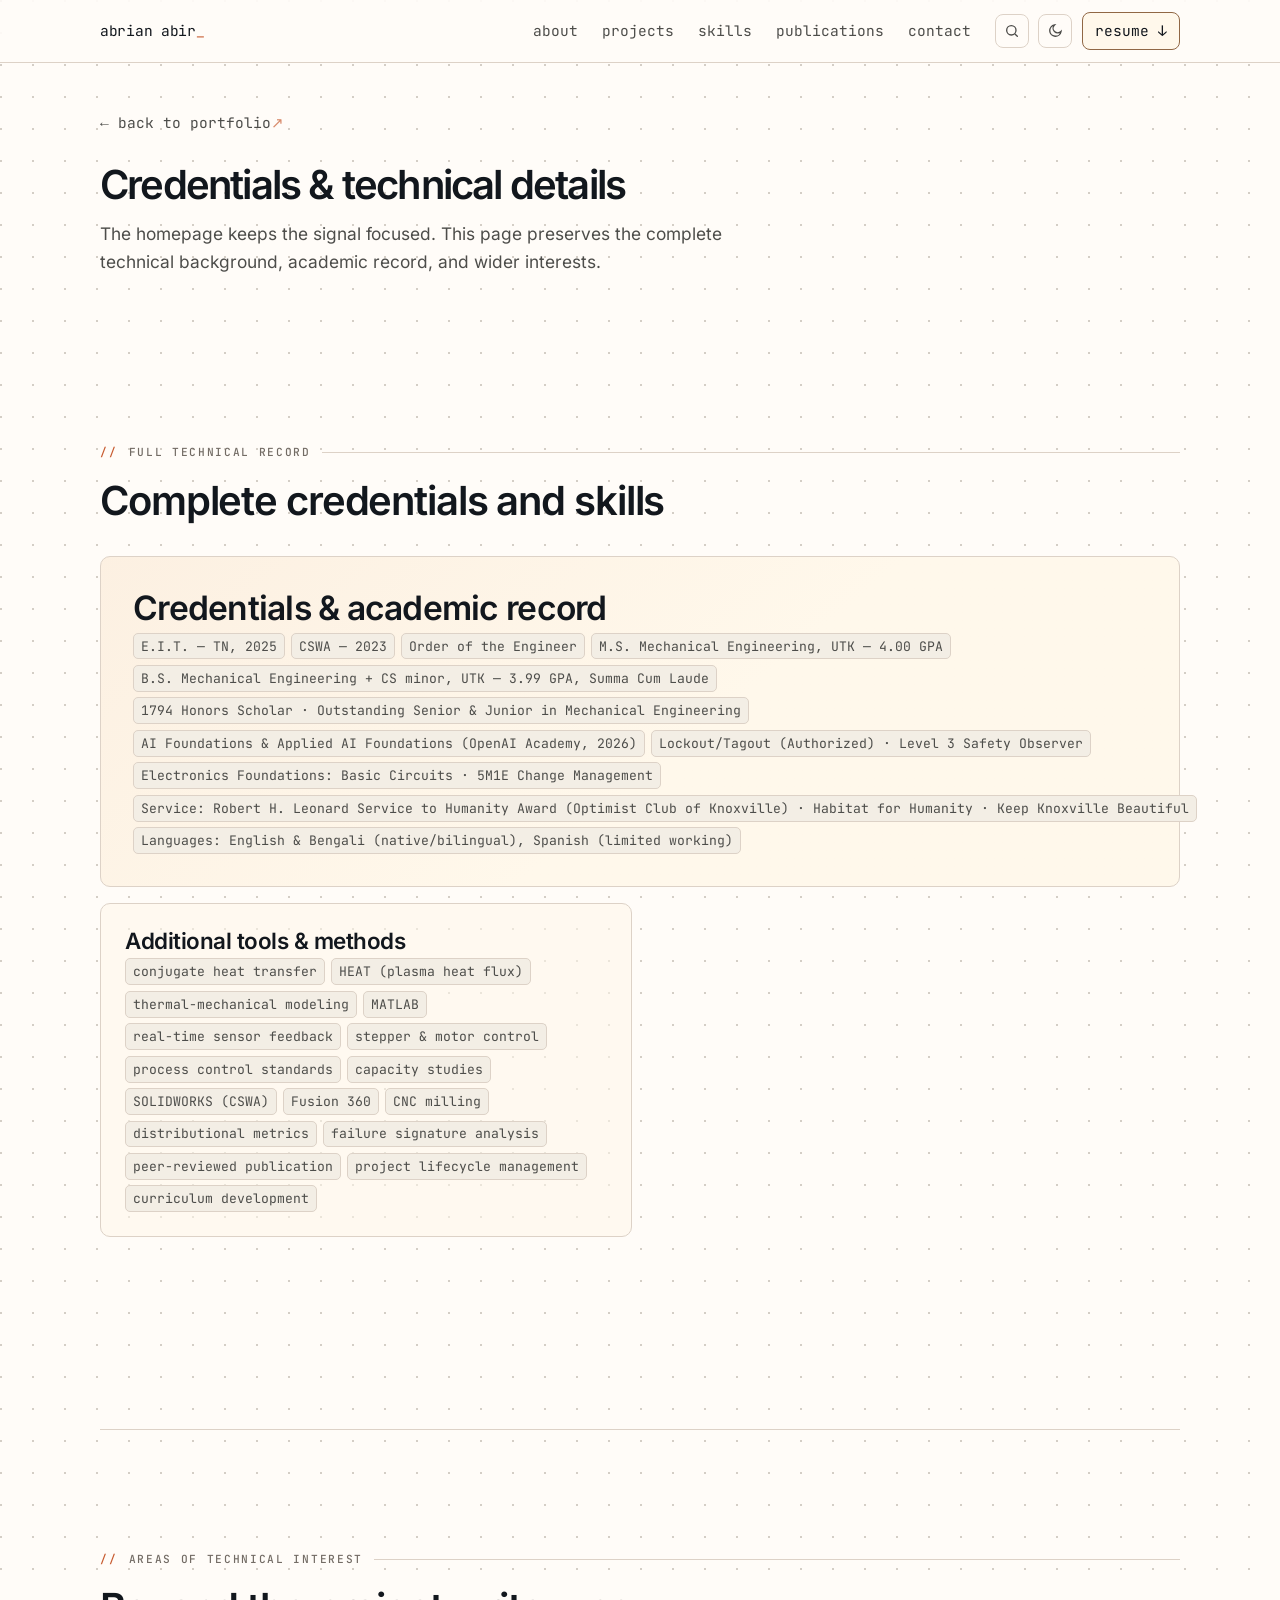
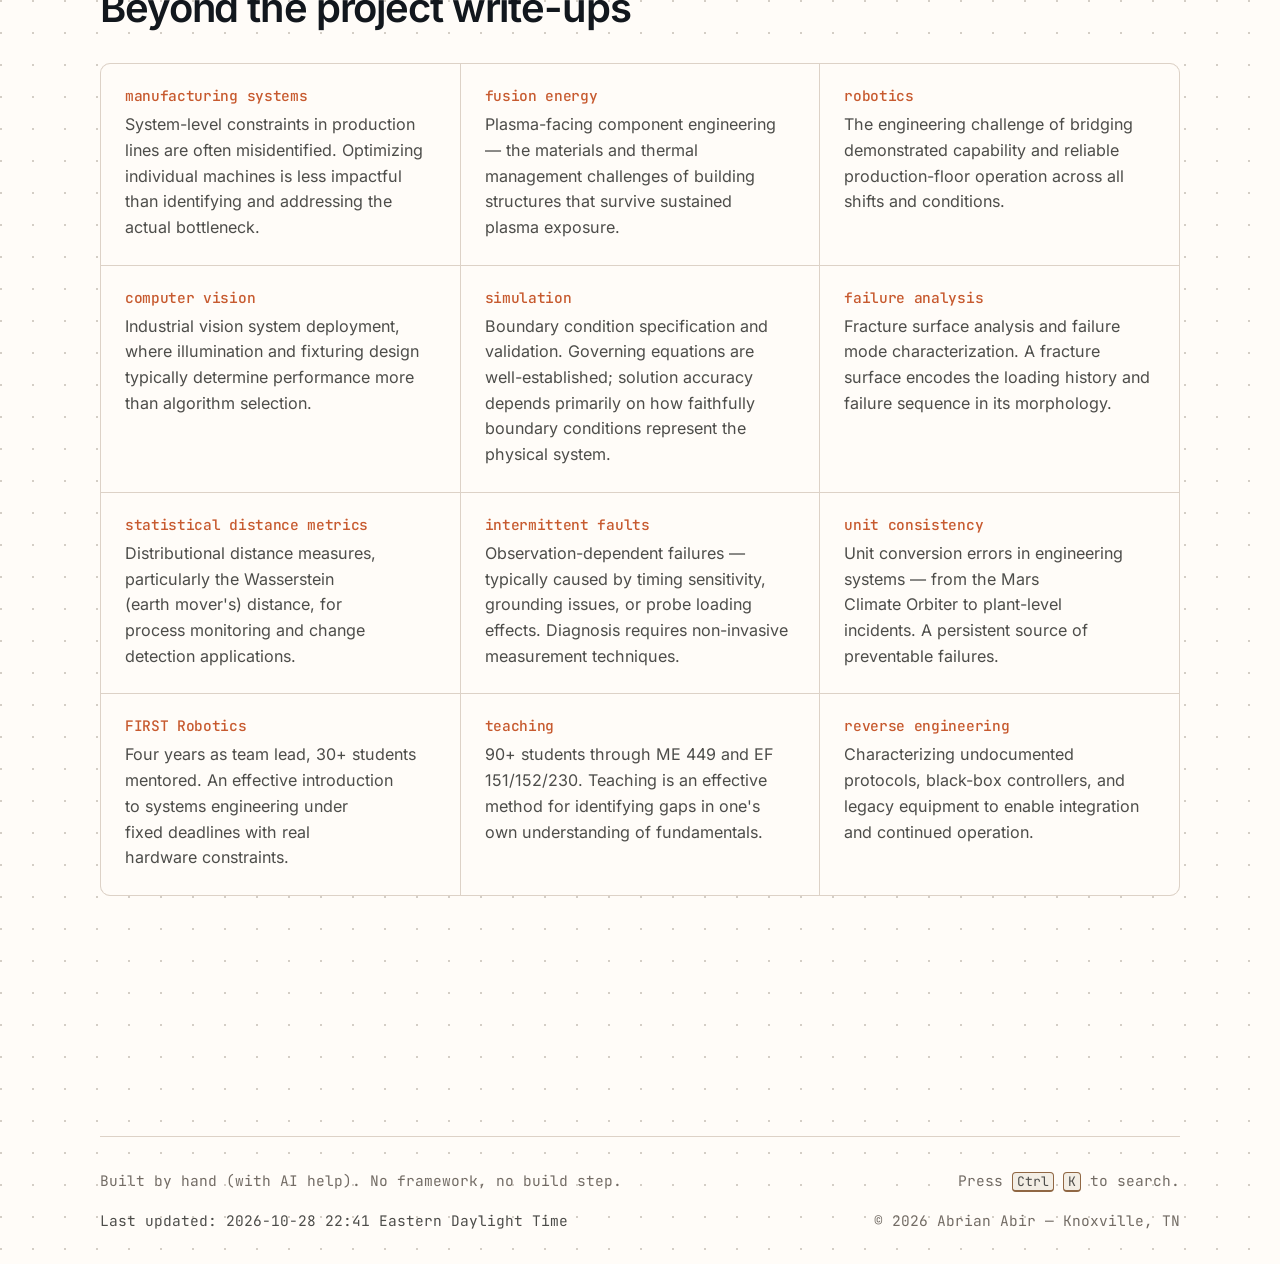
==== commit e5352586: "Update project pages with new metadata and last updated timestamps" ====
--- a/details.html
+++ b/details.html
@@ -1,4 +1,4 @@
-<!DOCTYPE html><html lang="en" data-theme="dark"><head><meta charset="utf-8"><meta name="viewport" content="width=device-width, initial-scale=1"><title>Abrian Abir — Credentials & Technical Details</title><meta name="description" content="Extended credentials, technical skills, and areas of interest for Abrian Abir."><meta name="author" content="Abrian Abir"><meta name="theme-color" content="#1a1816"><link rel="canonical" href="https://abrianabir.github.io/details.html"><meta property="og:type" content="website"><meta property="og:url" content="https://abrianabir.github.io/details.html"><meta property="og:title" content="Abrian Abir — Credentials & Technical Details"><meta property="og:description" content="Extended credentials, technical skills, and areas of interest for Abrian Abir."><meta property="og:image" content="https://abrianabir.github.io/assets/img/og/og-home.png"><meta property="og:image:width" content="1200"><meta property="og:image:height" content="630"><meta property="og:image:alt" content="Abrian Abir — credentials and technical details"><meta name="twitter:card" content="summary_large_image"><meta name="google-site-verification" content="NKCbq-IOS7XesMwCIqltudBgdCa_yDA4b-StoMeJ4Jw"/><link rel="icon" type="image/png" sizes="48x48" href="assets/favicon-48.png"><link rel="preload" as="font" type="font/woff2" href="assets/fonts/inter-latin.woff2" crossorigin><link rel="preload" as="font" type="font/woff2" href="assets/fonts/jetbrains-mono-latin.woff2" crossorigin><link rel="stylesheet" href="assets/css/style.min.css?v=a084a76e58"><link rel="expect" href="#main" blocking="render"><script>
+<!DOCTYPE html><html lang="en" data-theme="dark"><head><meta charset="utf-8"><meta name="viewport" content="width=device-width, initial-scale=1"><title>Abrian Abir — Credentials & Technical Details</title><meta name="description" content="Extended credentials, technical skills, and areas of interest for Abrian Abir."><meta name="author" content="Abrian Abir"><meta name="theme-color" content="#1a1816"><link rel="canonical" href="https://abrianabir.github.io/details.html"><meta property="og:type" content="website"><meta property="og:url" content="https://abrianabir.github.io/details.html"><meta property="og:title" content="Abrian Abir — Credentials & Technical Details"><meta property="og:description" content="Extended credentials, technical skills, and areas of interest for Abrian Abir."><meta property="og:image" content="https://abrianabir.github.io/assets/img/og/og-home.png"><meta property="og:image:width" content="1200"><meta property="og:image:height" content="630"><meta property="og:image:alt" content="Abrian Abir — credentials and technical details"><meta name="twitter:card" content="summary_large_image"><meta name="google-site-verification" content="NKCbq-IOS7XesMwCIqltudBgdCa_yDA4b-StoMeJ4Jw"/><link rel="icon" type="image/png" sizes="48x48" href="assets/favicon-48.png"><link rel="preload" as="font" type="font/woff2" href="assets/fonts/inter-latin.woff2" crossorigin><link rel="preload" as="font" type="font/woff2" href="assets/fonts/jetbrains-mono-latin.woff2" crossorigin><link rel="stylesheet" href="assets/css/style.min.css?v=5b17054562"><link rel="expect" href="#main" blocking="render"><script>
   (() => { try {
     const s = localStorage.getItem('theme');
     document.documentElement.dataset.theme =
@@ -20,7 +20,7 @@
       "url": "https://abrianabir.github.io/details.html",
       "headline": "Fusion Tokamak Probe Optimization",
       "description": "Automated HEAT \u2192 ANSYS Fluent \u2192 ANSYS Mechanical loop driven by a genetic algorithm to optimize cooling channel geometry for a WEST tokamak reciprocating probe.",
-      "dateModified": "2026-10-17T12:23:05-04:00",
+      "dateModified": "2026-10-28T22:41:22-04:00",
       "image": "https://abrianabir.github.io/assets/img/og/og-tokamak-probe.png",
       "author": {
         "@id": "https://abrianabir.github.io/#person"
@@ -114,5 +114,5 @@
 </script></head><body><div class="progress" aria-hidden="true"></div><a class="skip" href="#main">Skip to content</a><header class="nav"><div class="nav__inner"><a class="nav__brand" href="index.html">abrian&nbsp;abir</a><nav aria-label="Primary"><ul class="nav__links"><li><a href="index.html#about">about</a></li><li><a href="index.html#projects">projects</a></li><li><a href="index.html#skills">skills</a></li><li><a href="index.html#publications">publications</a></li><li><a href="index.html#contact">contact</a></li></ul></nav><div class="nav__actions"><button class="icon-btn" data-open-palette aria-label="Search (Ctrl K)" title="Search — Ctrl K"><svg viewBox="0 0 24 24" fill="none" stroke="currentColor" stroke-width="2" stroke-linecap="round"><circle cx="11" cy="11" r="7"/><path d="m20 20-3.2-3.2"/></svg></button><button class="icon-btn" id="theme-toggle" aria-label="Switch theme" title="Toggle theme"><svg class="i-sun" viewBox="0 0 24 24" fill="none" stroke="currentColor" stroke-width="2" stroke-linecap="round"><circle cx="12" cy="12" r="4.2"/><path d="M12 2v2M12 20v2M2 12h2M20 12h2M4.9 4.9l1.4 1.4M17.7 17.7l1.4 1.4M19.1 4.9l-1.4 1.4M6.3 17.7l-1.4 1.4"/></svg><svg class="i-moon" viewBox="0 0 24 24" fill="none" stroke="currentColor" stroke-width="2" stroke-linecap="round"><path d="M21 12.8A8.5 8.5 0 1 1 11.2 3a6.6 6.6 0 0 0 9.8 9.8Z"/></svg></button><a class="btn btn--sm nav__resume" target="_blank" rel="noopener" href="resume.pdf" download>resume ↓</a><button class="icon-btn nav__burger" id="nav-toggle" aria-label="Open menu"
 aria-expanded="false" aria-controls="nav-mobile"><span class="i-open"><svg viewBox="0 0 24 24" fill="none" stroke="currentColor" stroke-width="2" stroke-linecap="round"><path d="M4 7h16M4 12h16M4 17h16"/></svg></span><span class="i-close"><svg viewBox="0 0 24 24" fill="none" stroke="currentColor" stroke-width="2" stroke-linecap="round"><path d="M6 6l12 12M18 6L6 18"/></svg></span></button></div></div><div class="nav__mobile" id="nav-mobile" hidden><nav aria-label="Mobile"><ul><li><a href="index.html#about">about</a></li><li><a href="index.html#projects">projects</a></li><li><a href="index.html#skills">skills</a></li><li><a href="index.html#publications">publications</a></li><li><a href="index.html#philosophy">philosophy</a></li><li><a href="index.html#interests">interests</a></li><li><a href="index.html#contact">contact</a></li></ul></nav><a class="btn btn--primary nav__mobile-cta" target="_blank" rel="noopener" href="resume.pdf" download>Download resume (PDF)</a></div></header><main id="main"><div class="wrap details-page"><a class="backlink" href="index.html">← back to portfolio</a><h1>Credentials & technical details</h1><p class="details-lede">The homepage keeps the signal focused. This page preserves the complete technical background, academic record, and wider interests.</p><section id="full-skills"><h2 class="sec-label reveal">full technical record</h2><div class="sec-head"><h3>Complete credentials and skills</h3></div><div class="skills"><div class="skillgroup reveal"><h4>Credentials & academic record</h4><ul><li class="tag">E.I.T. — TN, 2025</li><li class="tag">CSWA — 2023</li><li class="tag">Order of the Engineer</li><li class="tag">M.S. Mechanical Engineering, UTK — 4.00 GPA</li><li class="tag">B.S. Mechanical Engineering + CS minor, UTK — 3.99 GPA, Summa Cum Laude</li><li class="tag">1794 Honors Scholar · Outstanding Senior & Junior in Mechanical Engineering</li><li class="tag">AI Foundations & Applied AI Foundations (OpenAI Academy, 2026)</li><li class="tag">Lockout/Tagout (Authorized) · Level 3 Safety Observer</li><li class="tag">Electronics Foundations: Basic Circuits · 5M1E Change Management</li><li class="tag">Service: Robert H. Leonard Service to Humanity Award (Optimist Club of Knoxville) · Habitat for Humanity · Keep Knoxville Beautiful</li><li class="tag">Languages: English & Bengali (native/bilingual), Spanish (limited working)</li></ul></div><div class="skillgroup reveal"><h4>Additional tools & methods</h4><ul><li class="tag">conjugate heat transfer</li><li class="tag">HEAT (plasma heat flux)</li><li class="tag">thermal-mechanical modeling</li><li class="tag">MATLAB</li><li class="tag">real-time sensor feedback</li><li class="tag">stepper & motor control</li><li class="tag">process control standards</li><li class="tag">capacity studies</li><li class="tag">SOLIDWORKS (CSWA)</li><li class="tag">Fusion 360</li><li class="tag">CNC milling</li><li class="tag">distributional metrics</li><li class="tag">failure signature analysis</li><li class="tag">peer-reviewed publication</li><li class="tag">project lifecycle management</li><li class="tag">curriculum development</li></ul></div></div></section><section id="full-interests"><h2 class="sec-label reveal">areas of technical interest</h2><div class="sec-head"><h3>Beyond the project write-ups</h3></div><div class="interests reveal"><div><h4>manufacturing systems</h4><p>System-level constraints in production lines are often misidentified. Optimizing individual machines is less impactful than identifying and addressing the actual bottleneck.</p></div><div><h4>fusion energy</h4><p>Plasma-facing component engineering — the materials and thermal management challenges of building structures that survive sustained plasma exposure.</p></div><div><h4>robotics</h4><p>The engineering challenge of bridging demonstrated capability and reliable production-floor operation across all shifts and conditions.</p></div><div><h4>computer vision</h4><p>Industrial vision system deployment, where illumination and fixturing design typically determine performance more than algorithm selection.</p></div><div><h4>simulation</h4><p>Boundary condition specification and validation. Governing equations are well-established; solution accuracy depends primarily on how faithfully boundary conditions represent the physical system.</p></div><div><h4>failure analysis</h4><p>Fracture surface analysis and failure mode characterization. A fracture surface encodes the loading history and failure sequence in its morphology.</p></div><div><h4>statistical distance metrics</h4><p>Distributional distance measures, particularly the Wasserstein (earth mover's) distance, for process monitoring and change detection applications.</p></div><div><h4>intermittent faults</h4><p>Observation-dependent failures — typically caused by timing sensitivity, grounding issues, or probe loading effects. Diagnosis requires non-invasive measurement techniques.</p></div><div><h4>unit consistency</h4><p>Unit conversion errors in engineering systems — from the Mars Climate Orbiter to plant-level incidents. A persistent source of preventable failures.</p></div><div><h4>FIRST Robotics</h4><p>Four years as team lead, 30+ students mentored. An effective introduction to systems engineering under fixed deadlines with real hardware constraints.</p></div><div><h4>teaching</h4><p>90+ students through ME 449 and EF 151/152/230. Teaching is an effective method for identifying gaps in one's own understanding of fundamentals.</p></div><div><h4>reverse engineering</h4><p>Characterizing undocumented protocols, black-box controllers, and legacy equipment to enable integration and continued operation.</p></div></div></section></div></main><footer class="footer wrap"><span>Built by hand (with AI help). No framework, no build step.</span>
 <span>Press <kbd>Ctrl</kbd>&nbsp;<kbd>K</kbd> to search.</span>
-<time class="footer__updated" datetime="2026-10-17T12:23:05-04:00">Last updated: 2026-10-17 12:23 Eastern Daylight Time</time>
-<span>© <span id="yr">2026</span> Abrian Abir — Knoxville, TN</span></footer><dialog class="pal" id="palette" aria-label="Site search"><div class="pal__box"><input id="palette-input" type="text" placeholder="jump to…" autocomplete="off" spellcheck="false" aria-label="Search the site"><ul id="palette-list"><li><a href="index.html#about">About<span>section</span></a></li><li><a href="index.html#projects">Projects<span>section</span></a></li><li><a href="index.html#skills">Skills<span>section</span></a></li><li><a href="index.html#publications">Publications<span>section</span></a></li><li><a href="index.html#philosophy">Philosophy<span>section</span></a></li><li><a href="index.html#interests">Interests<span>section</span></a></li><li><a href="index.html#contact">Contact<span>section</span></a></li><li><a href="index.html#philosophy">Engineering Philosophy<span>section</span></a></li><li><a href="index.html#interests">Things I Find Interesting<span>section</span></a></li><li><a href="projects/tokamak-probe.html">Fusion Tokamak Probe Optimization<span>project</span></a></li><li><a href="projects/afsd-monitoring.html">AFSD Process Monitoring Research<span>project</span></a></li><li><a href="projects/fuel-failure.html">Nuclear Fuel Failure Prediction<span>project</span></a></li><li><a href="projects/film-separator.html">Automated Film Separation System<span>project</span></a></li><li><a href="projects/machine-vision.html">Machine Vision Material Characterization<span>project</span></a></li><li><a href="resume.pdf">Download resume<span>pdf</span></a></li><li><a href="mailto:abrian.inbox@gmail.com">Email Abrian<span>mailto</span></a></li><li><a href="https://github.com/AbrianAbir">GitHub<span>external</span></a></li><li><a href="https://linkedin.com/in/AbrianAbir">LinkedIn<span>external</span></a></li></ul><p class="pal__foot"><kbd>↑</kbd><kbd>↓</kbd> navigate · <kbd>↵</kbd> open · <kbd>esc</kbd> or click outside to close</p></div></dialog><script src="assets/js/main.min.js?v=3e2ff321f8" defer></script></body></html>+<time class="footer__updated" datetime="2026-10-28T22:41:22-04:00">Last updated: 2026-10-28 22:41 Eastern Daylight Time</time>
+<span>© <span id="yr">2026</span> Abrian Abir — Knoxville, TN</span></footer><dialog class="pal" id="palette" aria-label="Site search"><div class="pal__box"><input id="palette-input" type="text" placeholder="jump to…" autocomplete="off" spellcheck="false" aria-label="Search the site"><ul id="palette-list"><li><a href="index.html#about">About<span>section</span></a></li><li><a href="index.html#projects">Projects<span>section</span></a></li><li><a href="index.html#skills">Skills<span>section</span></a></li><li><a href="index.html#publications">Publications<span>section</span></a></li><li><a href="index.html#philosophy">Philosophy<span>section</span></a></li><li><a href="index.html#interests">Interests<span>section</span></a></li><li><a href="index.html#contact">Contact<span>section</span></a></li><li><a href="index.html#philosophy">Engineering Philosophy<span>section</span></a></li><li><a href="index.html#interests">Things I Find Interesting<span>section</span></a></li><li><a href="projects/tokamak-probe.html">Fusion Tokamak Probe Optimization<span>project</span></a></li><li><a href="projects/afsd-monitoring.html">AFSD Process Monitoring Research<span>project</span></a></li><li><a href="projects/fuel-failure.html">Nuclear Fuel Failure Prediction<span>project</span></a></li><li><a href="projects/film-separator.html">Automated Film Separation System<span>project</span></a></li><li><a href="projects/machine-vision.html">Machine Vision Material Characterization<span>project</span></a></li><li><a href="resume.pdf">Download resume<span>pdf</span></a></li><li><a href="mailto:abrian.inbox@gmail.com">Email Abrian<span>mailto</span></a></li><li><a href="https://github.com/AbrianAbir">GitHub<span>external</span></a></li><li><a href="https://linkedin.com/in/AbrianAbir">LinkedIn<span>external</span></a></li></ul><p class="pal__foot"><kbd>↑</kbd><kbd>↓</kbd> navigate · <kbd>↵</kbd> open · <kbd>esc</kbd> or click outside to close</p></div></dialog><script src="assets/js/main.min.js?v=5c745a7a80" defer></script></body></html>
--- a/assets/css/style.min.css
+++ b/assets/css/style.min.css
@@ -1 +1 @@
-@font-face{font-family:"Inter";font-style:normal;font-weight:400 700;font-display:swap;src:url("../fonts/inter-latin.woff2") format("woff2")}@font-face{font-family:"JetBrains Mono";font-style:normal;font-weight:400 500;font-display:swap;src:url("../fonts/jetbrains-mono-latin.woff2") format("woff2")}:root{--bg:#1a1816;--bg-grid:#282420;--surface:#24211e;--surface-2:#2e2a25;--border:#3d3731;--border-strong:#595046;--text:#f1eee6;--text-dim:#b8b0a2;--text-faint:#9c9486;--accent:#e07246;--accent-alt:#b14317;--data-green:#38a178;--shadow:0 1px 2px rgb(0 0 0 / .4),0 18px 36px rgb(0 0 0 / .35);--font-sans:"Inter",ui-sans-serif,system-ui,-apple-system,"Segoe UI",Roboto,Helvetica,Arial,sans-serif;--font-mono:"JetBrains Mono",ui-monospace,SFMono-Regular,"SF Mono",Menlo,Consolas,"Liberation Mono",monospace;--step--1:clamp(0.75rem,0.75rem + 0.2vw,0.95rem);--step-0:clamp(0.85rem,0.77rem + 0.4vw,1.08rem);--step-1:clamp(1rem,0.86rem + 0.7vw,1.4rem);--step-2:clamp(1.3rem,1.02rem + 1.39vw,2.1rem);--step-3:clamp(1.5rem,1.15rem + 1.74vw,2.5rem);--step-4:clamp(2.25rem,1.92rem + 1.65vw,3.2rem);--step-5:clamp(2.5rem,1.75rem + 3.2vw,4.6rem);--s1:.5rem;--s2:1rem;--s3:1.5rem;--s4:2rem;--s5:3rem;--s6:4.5rem;--s7:7.5rem;--measure:70ch;--wide:1080px;--radius:10px;--ease:cubic-bezier(.22,1,.36,1);--nav-h:62px}[data-theme="light"]{--bg:#fffcf8;--bg-grid:#d4cec6;--surface:#fff8eb;--surface-2:#f3eee5;--border:#ddd2c7;--border-strong:#906744;--text:#12171d;--text-dim:#4d4d4a;--text-faint:#736c65;--accent:#c75a2f;--accent-alt:#B85C10;--data-green:#1f6b54;--shadow:0 1px 2px rgb(0 0 0 / .06),0 8px 24px rgb(0 0 0 / .07)}*,*::before,*::after{box-sizing:border-box}*{margin:0}html{-webkit-text-size-adjust:100%;scroll-behavior:smooth;overflow-x:clip}@media (prefers-reduced-motion:reduce){html{scroll-behavior:auto}*,*::before,*::after{animation-duration:.01ms!important;animation-iteration-count:1!important;transition-duration:.01ms!important;scroll-behavior:auto!important}}img,svg,video{display:block;max-width:100%;height:auto}button,input,textarea,select{font:inherit;color:inherit}ul,ol{padding:0}body{background-color:var(--bg);background-image:radial-gradient(circle at 1px 1px,var(--bg-grid) 1px,transparent 0);background-size:32px 32px;color:var(--text);font-family:var(--font-sans);font-size:var(--step-0);line-height:1.6;-webkit-font-smoothing:antialiased;text-rendering:optimizeLegibility;overflow-x:clip}h1,h2,h3,h4{font-weight:600;letter-spacing:-.022em;line-height:1.15;text-wrap:balance}h1{font-size:var(--step-5);letter-spacing:-.045em;line-height:.95}h2{font-size:var(--step-3)}h3{font-size:var(--step-1);letter-spacing:-.012em}h4{font-size:var(--step-0)}p{text-wrap:pretty}a{color:var(--accent);text-decoration:none}a:hover{text-decoration:underline;text-underline-offset:3px}:focus-visible{outline:2px solid var(--accent);outline-offset:3px;border-radius:3px}code,kbd,.mono{font-family:var(--font-mono);font-size:.88em}hr{border:0;height:1px;background:var(--border);margin-block:var(--s5)}::selection{background:color-mix(in srgb,var(--accent) 30%,transparent)}p,li,dd,h1,h2,h3,h4,figcaption{overflow-wrap:break-word}.wrap{width:min(100% - 2.5rem,var(--wide));margin-inline:auto}.prose{max-width:var(--measure)}section[id]{scroll-margin-top:96px;padding-block:var(--s7)}section[id]+section[id]{border-top:1px solid var(--border)}@media (max-width:640px){section[id]{padding-block:var(--s6)}}.skip{position:absolute;left:-9999px;top:0;z-index:999;background:var(--accent);color:var(--bg);padding:.6rem 1rem;border-radius:0 0 var(--radius) 0}.skip:focus{left:0}.nav{position:sticky;top:0;z-index:100;backdrop-filter:blur(14px) saturate(140%);background:color-mix(in srgb,var(--bg) 83%,transparent);border-bottom:1px solid var(--border);transition:border-color .25s var(--ease),background .25s var(--ease)}.nav[data-scrolled="true"]{border-bottom-color:var(--border-strong)}.nav__inner{width:min(100% - 2rem,var(--wide));margin-inline:auto;display:flex;align-items:center;gap:var(--s3);height:var(--nav-h);min-width:0}.nav__brand{font-family:var(--font-mono);font-size:var(--step--1);color:var(--text);letter-spacing:-.02em;margin-right:auto;white-space:nowrap;min-width:0;overflow:hidden;text-overflow:ellipsis;text-transform:lowercase}.nav__brand::after{content:"_";color:var(--accent);animation:blink 1.25s steps(1) infinite}@keyframes blink{50%{opacity:0}}.nav__links{display:flex;gap:var(--s3);list-style:none}.nav__links a{font-family:var(--font-mono);font-size:var(--step--1);color:var(--text-dim);position:relative;padding-block:4px;text-decoration:none;text-transform:lowercase}.nav__links a::after{content:"";position:absolute;left:0;bottom:0;height:1.5px;width:100%;background:var(--accent);transform:scaleX(0);transform-origin:left;transition:transform .28s var(--ease)}.nav__links a:hover{color:var(--text)}.nav__links a:hover::after,.nav__links a[aria-current="true"]::after{transform:scaleX(1)}.nav__links a[aria-current="true"]{color:var(--text)}.nav__actions{display:flex;align-items:center;gap:.6rem;flex:0 0 auto}.icon-btn{display:grid;place-items:center;width:34px;height:34px;background:transparent;border:1px solid var(--border);border-radius:8px;cursor:pointer;color:var(--text-dim);transition:color .2s,border-color .2s,background .2s;flex:0 0 auto}.icon-btn:hover{color:var(--text);border-color:var(--border-strong);background:var(--surface)}.icon-btn svg{width:16px;height:16px}[data-theme="light"] .icon-btn .i-sun,.icon-btn .i-moon{display:none}[data-theme="light"] .icon-btn .i-moon{display:block}.nav__burger{display:none}.nav__burger .i-close{display:none}.nav__burger[aria-expanded="true"] .i-open{display:none}.nav__burger[aria-expanded="true"] .i-close{display:block}.nav__burger svg{width:18px;height:18px}.nav__mobile{display:none;border-top:1px solid var(--border);background:color-mix(in srgb,var(--bg) 96%,transparent);backdrop-filter:blur(14px) saturate(160%);padding:var(--s2) 0 var(--s3);max-height:calc(100dvh - var(--nav-h));overflow-y:auto;overscroll-behavior:contain}.nav__mobile[hidden]{display:none}.nav__mobile ul{list-style:none;width:min(100% - 2.5rem,var(--wide));margin-inline:auto}.nav__mobile a{display:flex;align-items:center;justify-content:space-between;font-family:var(--font-mono);font-size:var(--step-0);color:var(--text);text-decoration:none;padding:.85rem .25rem;border-bottom:1px solid var(--border);min-height:44px;-webkit-tap-highlight-color:transparent}.nav__mobile a::after{content:"→";color:var(--text-faint)}.nav__mobile a:active{color:var(--accent)}.nav__mobile a[aria-current="true"]{color:var(--accent)}.nav__mobile a[aria-current="true"]::after{content:"•";color:var(--accent)}.nav__mobile-cta{width:min(100% - 2.5rem,var(--wide));margin:var(--s3) auto 0;justify-content:center}@media (max-width:760px){.nav__links{display:none}.nav__burger{display:grid}.nav__resume{display:inline-flex;white-space:nowrap}.nav__mobile:not([hidden]){display:block}}@media (max-width:420px){.nav__inner{gap:var(--s2)}.nav__resume{display:none!important}}.btn{display:inline-flex;align-items:center;gap:.5rem;font-family:var(--font-mono);font-size:var(--step--1);padding:.62rem 1.05rem;border-radius:8px;border:1px solid var(--border-strong);color:var(--text);background:var(--surface);text-decoration:none;cursor:pointer;transition:transform .18s var(--ease),border-color .2s,background .2s,color .2s,box-shadow .2s ease}.btn:hover{text-decoration:none;border-color:var(--accent);color:var(--accent);transform:translateY(-1px);box-shadow:0 10px 24px rgb(199 90 47 / .12)}.btn svg{width:15px;height:15px;flex:0 0 auto}.btn--primary{background:var(--accent-alt);color:#fff8f4;border-color:var(--accent);font-weight:600}[data-theme="light"] .btn--primary{color:#fffaf6}.btn--primary:hover{color:#fff8f4;background:color-mix(in srgb,var(--accent) 90%,black 10%)}[data-theme="light"] .btn--primary:hover{color:#fffaf6}.btn--ghost{background:transparent}.btn--sm{padding:.42rem .75rem}.hero{position:relative;padding-block:clamp(3.5rem,6vw,5rem) var(--s5);overflow:hidden}.hero__plot{position:absolute;inset:0;width:100%;height:100%;opacity:.12;pointer-events:none;mask-image:linear-gradient(to bottom,transparent,#000 25%,#000 70%,transparent)}.hero__plot path{fill:none;stroke:var(--accent);stroke-width:1.2;vector-effect:non-scaling-stroke}.hero__plot .grid{stroke:var(--text-faint);stroke-width:.5;opacity:.5}.hero__plot .trace{opacity:0;animation:trace-in 1s var(--ease) .15s forwards}@keyframes trace-in{to{opacity:1}}@media (min-width:821px) and (pointer:fine){.hero__plot .trace{opacity:1;stroke-dasharray:2600;stroke-dashoffset:2600;animation:draw 6s var(--ease) forwards}@keyframes draw{to{stroke-dashoffset:0}}}.hero__copy{min-width:0}.hero__inner{position:relative;z-index:2;display:grid;grid-template-columns:minmax(0,1.08fr) minmax(290px,.72fr);gap:clamp(2rem,6vw,5rem);align-items:center}.hero__portrait{margin:0;position:relative;width:min(100%,300px);aspect-ratio:1;justify-self:end;padding:.6rem;border:1px solid var(--border);border-radius:1.6rem;background:color-mix(in srgb,var(--surface) 88%,white 12%);box-shadow:var(--shadow)}.hero__portrait img{width:100%;height:100%;border-radius:1.25rem;object-fit:cover;object-position:center 18%;background:var(--surface)}.hero__visual{position:relative;display:grid;justify-items:end;gap:var(--s2)}.hero__visual::before{content:"";position:absolute;width:74%;aspect-ratio:1;right:-4%;top:-8%;border:1px solid color-mix(in srgb,var(--accent) 32%,transparent);background:linear-gradient(135deg,transparent 0%,color-mix(in srgb,var(--accent) 10%,transparent) 100%);border-radius:28%;transform:rotate(8deg);pointer-events:none}.hero__signal{display:flex;align-items:flex-start;gap:.7rem;width:min(100%,300px);padding:.8rem .95rem;border:1px solid var(--border);border-radius:var(--radius);background:color-mix(in srgb,var(--surface) 82%,transparent);color:var(--text-dim);font-family:var(--font-mono);font-size:.72rem;line-height:1.45;text-align:left}.hero__signal strong{color:var(--text);font-weight:500}.hero__signal-dot{flex:0 0 auto;width:7px;height:7px;margin-top:.35rem;border-radius:50%;background:var(--data-green);box-shadow:0 0 0 4px color-mix(in srgb,var(--data-green) 14%,transparent)}.hero__stats{display:grid;grid-template-columns:repeat(3,minmax(0,1fr));width:min(100%,300px);gap:var(--s2);padding-top:.25rem}.hero__stats span{display:grid;gap:.15rem;min-width:0;text-align:center;padding:.7rem .4rem;border:1px solid var(--border);border-radius:.7rem;background:rgba(255,255,255,.08)}.hero__stats strong{font-family:var(--font-mono);font-size:var(--step-1);color:var(--accent);font-weight:500;letter-spacing:-.04em}.hero__stats small{color:var(--text-faint);font-family:var(--font-mono);font-size:.65rem;line-height:1.25;overflow-wrap:anywhere}.eyebrow{font-family:var(--font-mono);font-size:var(--step--1);color:var(--accent);text-transform:lowercase;letter-spacing:.02em;margin-bottom:var(--s2)}.hero h1{margin-bottom:.5rem}.hero__creds{font-family:var(--font-mono);font-size:var(--step--1);color:var(--text-faint);margin-bottom:var(--s2)}.hero__headline{font-size:clamp(2.3rem,4.5vw,3.5rem);font-weight:700;letter-spacing:-.075em;line-height:0.95;max-width:20ch;margin-bottom:var(--s2);color:var(--text);text-transform:uppercase;text-wrap:balance}.hero__headline .cursor{display:none}.hero__pitch{max-width:54ch;color:var(--text-dim);font-size:var(--step-0);line-height:1.6;margin-bottom:var(--s4)}.hero__pitch strong{color:var(--text);font-weight:500}.hero__meta{display:flex;flex-wrap:wrap;gap:.5rem 1.5rem;font-family:var(--font-mono);font-size:var(--step--1);color:var(--text-dim);margin-bottom:var(--s4)}.hero__meta span{display:inline-flex;align-items:center;gap:.45rem}.hero__meta svg{width:14px;height:14px;color:var(--text-faint)}.dot{position:relative;width:7px;height:7px;border-radius:50%;background:var(--data-green)}.dot::after{content:"";position:absolute;inset:0;border-radius:50%;background:var(--data-green);animation:pulse 2.4s ease-out infinite;will-change:transform,opacity}@keyframes pulse{0%{transform:scale(1);opacity:.7}70%{transform:scale(3);opacity:0}100%{transform:scale(3);opacity:0}}@media (prefers-reduced-motion:reduce){.dot::after{animation:none}}.hero__cta{display:flex;flex-wrap:wrap;gap:.75rem}@media (max-width:820px){.hero__inner{grid-template-columns:1fr;gap:var(--s4)}.hero__visual{order:-1;justify-items:start;grid-template-columns:auto minmax(0,1fr);grid-template-rows:auto auto;align-items:start;gap:.6rem var(--s3)}.hero__portrait{width:clamp(110px,22vw,150px);justify-self:start;grid-row:1 / span 2;align-self:start;padding:.5rem}.hero__visual::before{width:150px;left:-4%;right:auto;top:-6%}.hero__signal{grid-column:2;grid-row:1;width:min(100%,400px);padding:.55rem .85rem;border-radius:10px;font-size:.71rem;line-height:1.4}.hero__stats{grid-column:2;grid-row:2;width:min(100%,400px);grid-template-columns:repeat(3,minmax(0,1fr));gap:.45rem;padding-top:0}.hero__stats span{padding:.5rem .4rem;border-radius:.6rem;text-align:center}.hero__stats strong{font-size:var(--step-0)}.hero__stats small{font-size:.6rem;line-height:1.2}}@media (max-width:640px){.hero{padding-block:1.5rem var(--s6)}.hero__plot{opacity:.06}.hero__visual{order:-1;display:grid;grid-template-columns:auto minmax(0,1fr);grid-template-rows:auto auto;gap:.4rem 1.2rem;align-items:center;width:100%}.hero__portrait{grid-column:1;grid-row:1 / span 2;width:clamp(86px,24vw,110px);padding:.35rem;border-radius:1.15rem;align-self:center;justify-self:start}.hero__portrait img{border-radius:.9rem}.hero__visual::before{width:110px;left:-3%;top:-6%}.hero__signal{grid-column:2;grid-row:1;width:min(100%,300px);padding:.32rem .65rem;border-radius:10px;corner-shape:squircle;font-size:.62rem;line-height:1.25;gap:.4rem}.hero__signal-dot{width:6px;height:6px;margin-top:.15rem;box-shadow:0 0 0 3px color-mix(in srgb,var(--data-green) 16%,transparent)}.hero__signal strong{font-size:.64rem}.hero__stats{grid-column:2;grid-row:2;width:min(100%,300px);grid-template-columns:repeat(3,minmax(0,1fr));gap:.3rem;padding-top:0}.hero__stats span{padding:.3rem .25rem;border-radius:10px;corner-shape:squircle;gap:.08rem}.hero__stats strong{font-size:.78rem;line-height:1.1}.hero__stats small{font-size:.52rem;line-height:1.1}}.sec-label{font-family:var(--font-mono);font-size:.7rem;font-weight:500;letter-spacing:.15em;line-height:1.7;color:var(--text-faint);margin-bottom:var(--s2);display:flex;align-items:center;gap:.7rem;text-transform:uppercase}.sec-label::before{content:"//";color:var(--accent)}.sec-label::after{content:"";flex:1;height:1px;background:var(--border)}.sec-head{margin-bottom:var(--s4)}.sec-head__row{display:flex;align-items:end;justify-content:space-between;gap:var(--s3)}.sec-head h3{font-size:var(--step-3);letter-spacing:-.028em}.sec-head p{color:var(--text-dim);max-width:var(--measure);margin-top:var(--s2)}@media (max-width:640px){.sec-head__row{flex-direction:column;align-items:flex-start}}.sr-only{position:absolute;width:1px;height:1px;padding:0;margin:-1px;overflow:hidden;clip:rect(0,0,0,0);white-space:nowrap;border:0}.pub-sort{display:flex;align-items:center;justify-content:flex-end;margin-left:auto}.pub-sort__control{appearance:none;-webkit-appearance:none;-moz-appearance:none;border:1px solid var(--border-strong);border-radius:999px;background:var(--surface);color:var(--text);font:inherit;font-family:var(--font-mono);font-size:var(--step--1);padding:.55rem 2.6rem .55rem .85rem;background-image:linear-gradient(45deg,transparent 50%,var(--text-faint) 50%),linear-gradient(135deg,var(--text-faint) 50%,transparent 50%);background-position:calc(100% - 1.1rem) calc(50% - 2px),calc(100% - .8rem) calc(50% - 2px);background-size:.45rem .45rem,.45rem .45rem;background-repeat:no-repeat}.about-grid{display:grid;grid-template-columns:minmax(0,1fr) 270px;gap:var(--s5);align-items:start}@media (max-width:860px){.about-grid{grid-template-columns:1fr;gap:var(--s4)}}.about-grid p{max-width:var(--measure)}.about-grid p+p{margin-top:var(--s2)}.about-grid h3{margin-top:var(--s4);margin-bottom:var(--s2);font-size:var(--step-1)}.about-closer{margin-top:var(--s3)}.about-more{margin-top:var(--s3)}.about-more a{color:var(--accent);font-family:var(--font-mono);font-size:var(--step--1)}.details-page{padding-block:var(--s5) var(--s7)}.details-page h1{font-size:var(--step-3);margin-bottom:var(--s2)}.details-lede{color:var(--text-dim);max-width:58ch;margin-bottom:var(--s5)}.details-page section+section{margin-top:var(--s6)}.timeline{list-style:none;position:sticky;top:96px}.timeline li{position:relative;padding-left:1.4rem;padding-bottom:var(--s3);border-left:1px solid var(--border)}.timeline li:last-child{border-left-color:transparent;padding-bottom:0}.timeline li::before{content:"";position:absolute;left:-4.5px;top:.55rem;width:8px;height:8px;border-radius:50%;background:var(--bg);border:1.5px solid var(--border-strong)}.timeline li[data-now]::before{background:var(--accent);border-color:var(--accent)}.timeline__item{position:relative}.timeline__copy{flex:1;min-width:0}.timeline .org{font-weight:600;font-size:var(--step-0);display:block;line-height:1.35}.timeline .role{color:var(--text-dim);font-size:var(--step--1);display:block;line-height:1.5}.timeline .yr{font-family:var(--font-mono);font-size:var(--step--1);color:var(--text-faint);display:block}.timeline .duration{position:absolute;z-index:1;left:-2.125rem;top:50%;transform:translateY(-50%);font-family:var(--font-mono);font-size:.62rem;color:var(--text-faint);writing-mode:vertical-rl;text-orientation:mixed;white-space:nowrap;display:inline-flex;align-items:center;justify-content:center;width:1.45rem;height:3.75rem;padding:.45rem .2rem;border-radius:999px;background:var(--bg);border:1px solid var(--border)}@media (max-width:640px){.timeline .duration{left:-2.075rem;width:1.35rem;height:4.3rem}}.tick-list{list-style:none;margin-top:var(--s2);max-width:var(--measure)}.tick-list li{position:relative;padding-left:1.5rem;margin-bottom:.4rem;color:var(--text-dim)}.tick-list li::before{content:"▸";position:absolute;left:0;color:var(--accent);font-size:.8em;top:.15em}.tick-list li>span{display:block}.credentials{margin-top:var(--s4)}.credentials h3{margin-top:0}.credentials ul{list-style:none;display:grid;gap:.45rem;max-width:var(--measure)}.credentials li{color:var(--text-dim);font-family:var(--font-mono);font-size:var(--step--1);padding-left:1.5rem;position:relative}.credentials li::before{content:"▸";position:absolute;left:0;color:var(--accent)}.cards{display:grid;gap:var(--s2);grid-template-columns:repeat(2,1fr)}@media (max-width:760px){.cards{grid-template-columns:1fr}}.card{position:relative;display:flex;flex-direction:column;background:var(--surface);border:1px solid var(--border);border-radius:var(--radius);padding:var(--s3);transition:border-color .25s var(--ease),transform .25s var(--ease),box-shadow .25s var(--ease);overflow:hidden}.card::after{content:"";position:absolute;inset:0;pointer-events:none;background:radial-gradient(400px circle at var(--mx,50%) var(--my,0%),color-mix(in srgb,var(--accent) 9%,transparent),transparent 65%);opacity:0;transition:opacity .3s}.card:hover::after{opacity:1}.card__idx{font-family:var(--font-mono);font-size:var(--step--1);color:var(--text-faint);margin-bottom:.6rem;display:flex;justify-content:space-between;gap:1rem}.card__idx .org{color:var(--accent)}.card h3{margin-bottom:.5rem}.card h3 a{color:var(--text)}.card h3 a::after{content:"";position:absolute;inset:0}.card h3 a:hover{color:var(--accent);text-decoration:none}.card p{color:var(--text-dim);font-size:calc(var(--step-0) * .96);flex:1}.card .card__metric{flex:0 0 auto;color:var(--accent);font-family:var(--font-mono);font-size:var(--step--1);letter-spacing:.01em;margin-bottom:.35rem}.card__tags{display:flex;flex-wrap:wrap;gap:.35rem;margin-top:var(--s2)}.card__more{font-family:var(--font-mono);font-size:var(--step--1);color:var(--accent);margin-top:var(--s2)}.card:hover .card__more .arw{transform:translateX(4px)}.card__more .arw{display:inline-block;transition:transform .25s var(--ease)}.card--private{background:color-mix(in srgb,var(--surface-2) 72%,var(--bg));border-color:color-mix(in srgb,var(--accent) 28%,var(--border))}.card--private::after{display:none}.card--private h3{color:var(--text)}.card--private .card__metric{color:var(--text-faint)}.card--private .card__more{color:var(--text-faint);text-transform:lowercase;letter-spacing:.01em}.card--private .card__more a{color:var(--accent);position:relative;z-index:1}.card--private .card__more a:hover{text-decoration:none}@media (min-width:761px){.cards .card:first-child{grid-column:1 / -1;padding:var(--s4);background:linear-gradient(140deg,color-mix(in srgb,var(--accent) 5%,var(--surface)),var(--surface) 55%)}.cards .card:first-child h3{font-size:var(--step-2)}.cards .card:first-child>p{font-size:var(--step-1);line-height:1.4}.cards .card:first-child>p.card__metric{font-size:var(--step--1);line-height:1.4}.cards .card:first-child .card__idx{margin-bottom:var(--s2)}}.tag{font-family:var(--font-mono);font-size:.82rem;color:var(--text-dim);background:var(--surface-2);border:1px solid var(--border);border-radius:5px;padding:.12rem .45rem;white-space:nowrap}.skills{display:grid;gap:var(--s2);grid-template-columns:repeat(2,1fr)}@media (max-width:760px){.skills{grid-template-columns:1fr}}.skillgroup{border:1px solid var(--border);border-radius:var(--radius);padding:var(--s3);background:color-mix(in srgb,var(--surface) 55%,transparent)}.skillgroup h4{font-size:var(--step-1);margin-bottom:.3rem}.skillgroup>p{color:var(--text-faint);font-size:var(--step--1);margin-bottom:var(--s2);font-style:italic}.skillgroup ul{list-style:none;display:flex;flex-wrap:wrap;gap:.35rem}.skillgroup .sub{font-family:var(--font-mono);font-size:var(--step--1);color:var(--text-faint);width:100%;margin-top:.5rem;line-height:1.25}@media (min-width:761px){.skills .skillgroup:first-child{grid-column:1 / -1;padding:var(--s4);background:linear-gradient(140deg,color-mix(in srgb,var(--accent) 5%,var(--surface)),var(--surface) 55%)}.skills .skillgroup:first-child h4{font-size:var(--step-2)}.skills .skillgroup:first-child>p{font-size:var(--step-0);line-height:1.5}}.pubs{list-style:none;counter-reset:pub}.pubs li{border-top:1px solid var(--border);padding-block:var(--s3);display:flex;align-items:flex-start;gap:var(--s2)}.pubs li:last-child{border-bottom:1px solid var(--border)}.pubs li::before{counter-increment:pub;content:"[" counter(pub) "]";font-family:var(--font-mono);font-size:var(--step--1);color:var(--text-faint);padding-top:.25rem;flex:0 0 2.6rem}.pubs li>div{flex:1 1 auto;min-width:0}.pub__meta{display:flex;align-items:center;flex-wrap:wrap;gap:.55rem;margin-bottom:.45rem}.pubs h4{font-size:var(--step-1);font-weight:600;margin-bottom:.3rem;letter-spacing:-.015em}.pubs .journal,.pub__meta .journal{font-family:var(--font-mono);font-size:var(--step--1);color:var(--accent)}.pubs .year,.pub__meta .year{font-family:var(--font-mono);font-size:var(--step--1);color:var(--text-faint);border:1px solid var(--border);border-radius:999px;padding:.14rem .55rem;background:color-mix(in srgb,var(--surface-2) 70%,transparent)}.pubs .why{color:var(--text-dim);font-size:calc(var(--step-0) * .96);max-width:64ch}.pub__link{margin-top:.55rem;display:flex;align-items:baseline;gap:.4rem;font-family:var(--font-mono);font-size:var(--step--1)}.pub__link::before{color:var(--text-faint);flex:0 0 auto}.pub__link a{color:var(--text-dim);text-decoration:none;word-break:break-all;transition:color .18s var(--ease)}.pub__link a:hover,.pub__link a:focus-visible{color:var(--accent);text-decoration:underline;text-underline-offset:3px}@media (max-width:560px){.pubs li::before{flex-basis:2rem}}.philo{display:grid;gap:var(--s2) var(--s4);grid-template-columns:repeat(2,1fr)}@media (max-width:760px){.philo{grid-template-columns:1fr}}.philo article{border-left:2px solid var(--border);padding:.2rem 0 .2rem var(--s3);transition:border-color .3s var(--ease)}.philo article:hover{border-left-color:var(--accent)}.philo h4{margin-bottom:.5rem;font-size:var(--step-1)}.philo p{color:var(--text-dim);font-size:calc(var(--step-0) * .96);max-width:var(--measure)}.philo .n{font-family:var(--font-mono);font-size:var(--step--1);color:var(--text-faint);display:block;margin-bottom:.3rem}.interests{display:grid;gap:1px;background:var(--border);border:1px solid var(--border);border-radius:var(--radius);overflow:hidden;grid-template-columns:repeat(auto-fill,minmax(275px,1fr))}@media (max-width:560px){.interests{grid-template-columns:1fr}}.interests>div{background:var(--bg);padding:var(--s3);transition:background .25s var(--ease)}.interests>div:hover{background:var(--surface)}.interests h4{font-family:var(--font-mono);font-size:var(--step--1);color:var(--accent);margin-bottom:.45rem;font-weight:500}.interests p{color:var(--text-dim);font-size:calc(var(--step-0) * .93);line-height:1.6}.contact-grid{display:grid;grid-template-columns:minmax(0,1fr) minmax(0,425px);gap:var(--s5);align-items:start}@media (max-width:860px){.contact-grid{grid-template-columns:1fr;gap:var(--s4)}}.contact-lead{font-size:var(--step-1);font-weight:600;letter-spacing:-.025em;line-height:1.25;margin-bottom:var(--s3);max-width:26ch}.contact-grid p{color:var(--text-dim);max-width:var(--measure)}.contact-grid p+p{margin-top:var(--s2)}.card-term{background:var(--surface);border:1px solid var(--border);border-radius:var(--radius);overflow:hidden;box-shadow:var(--shadow)}.card-term__bar{display:flex;align-items:center;gap:.4rem;padding:.55rem .75rem;border-bottom:1px solid var(--border);background:var(--surface-2)}.card-term__bar i{width:9px;height:9px;border-radius:50%;background:var(--border-strong)}.card-term__bar span{font-family:var(--font-mono);font-size:.72rem;color:var(--text-faint);margin-left:.35rem}.card-term dl{margin:0;padding:var(--s3);display:grid;grid-template-columns:8rem 1fr;gap:.35rem .65rem;font-family:var(--font-mono);font-size:var(--step--1)}.card-term dt{color:var(--text-faint)}.card-term dd{margin:0;overflow-wrap:anywhere;min-width:0}@media (max-width:420px){.card-term dl{grid-template-columns:7rem 1fr}}.footer{border-top:1px solid var(--border);padding-block:var(--s4);font-family:var(--font-mono);font-size:var(--step--1);color:var(--text-faint);display:flex;flex-wrap:wrap;gap:var(--s2);justify-content:space-between}.footer a{color:var(--text-dim)}.footer__updated{color:var(--text-dim)}.proj-hero{padding-block:var(--s5) var(--s4);border-bottom:1px solid var(--border)}.backlink{font-family:var(--font-mono);font-size:var(--step--1);color:var(--text-dim);display:inline-block;margin-bottom:var(--s3)}.backlink:hover{color:var(--accent);text-decoration:none}.proj-hero h1{font-size:var(--step-3);margin-bottom:var(--s2);line-height:1.05}.proj-hero .meta{font-family:var(--font-mono);font-size:var(--step--1);color:var(--text-dim);margin-bottom:var(--s3);line-height:1.8}.proj-hero .meta b{color:var(--accent);font-weight:500}.proj-hero .lede{font-size:var(--step-1);color:var(--text-dim);max-width:60ch;line-height:1.6}.proj-layout{display:grid;grid-template-columns:200px minmax(0,1fr);gap:var(--s6);padding-block:var(--s5) var(--s7);align-items:start}@media (max-width:900px){.proj-layout{grid-template-columns:1fr;gap:var(--s3)}}.toc{position:sticky;top:92px}@media (max-width:900px){.toc{position:static}}.toc p{font-family:var(--font-mono);font-size:var(--step--1);color:var(--text-faint);margin-bottom:var(--s2)}.toc ol{list-style:none;counter-reset:toc}.toc li{counter-increment:toc}.toc a{display:block;padding:.28rem 0 .28rem .75rem;border-left:1.5px solid var(--border);font-size:var(--step--1);color:var(--text-dim);transition:color .2s,border-color .2s}.toc a::before{content:"0" counter(toc) "  ";font-family:var(--font-mono);color:var(--text-faint)}.toc a:hover,.toc a[aria-current="true"]{color:var(--text);border-left-color:var(--accent);text-decoration:none}.proj-body>section{scroll-margin-top:92px;padding-block:0 var(--s5);border:0}.proj-body h2{font-size:var(--step-2);margin-bottom:var(--s3);padding-bottom:.6rem;border-bottom:1px solid var(--border)}.proj-body h3{margin:var(--s3) 0 var(--s1)}.proj-body p,.proj-body ul,.proj-body ol{max-width:var(--measure)}.proj-body p,.proj-body li{text-wrap:pretty;hyphens:none;overflow-wrap:break-word}.proj-body p+p,.proj-body p+ul,.proj-body ul+p,.proj-body p+ol,.proj-body ol+p{margin-top:var(--s2)}.proj-body ul:not(.results),.proj-body ol:not(.pipeline){padding-left:1.2rem}.proj-body li{margin-bottom:.5rem;color:var(--text-dim)}.proj-body li strong,.proj-body p strong{color:var(--text);font-weight:600}.proj-body p{color:var(--text-dim)}.proj-body code{background:var(--surface-2);border:1px solid var(--border);border-radius:4px;padding:.08em .35em;color:var(--text);overflow-wrap:break-word}.callout{border:1px solid var(--border);border-left:2px solid var(--accent);background:color-mix(in srgb,var(--surface) 60%,transparent);border-radius:0 var(--radius) var(--radius) 0;padding:var(--s3);margin-block:var(--s3);max-width:var(--measure)}.callout p{color:var(--text)}.callout .lbl{font-family:var(--font-mono);font-size:var(--step--1);color:var(--accent);display:block;margin-bottom:.4rem}figure:not(.hero__portrait){margin:var(--s4) 0}figure img,figure .svgbox{border:1px solid var(--border);border-radius:var(--radius);background:var(--surface);width:100%}figcaption{font-family:var(--font-mono);font-size:var(--step--1);color:var(--text-faint);margin-top:.7rem;line-height:1.6;max-width:var(--measure)}figcaption b{color:var(--text-dim);font-weight:500}@media (min-width:1180px){.proj-body figure{width:calc(100% + 7rem)}}.stack-grid{display:flex;flex-wrap:wrap;gap:.4rem;max-width:var(--measure)}.results{list-style:none;padding:0!important;max-width:var(--measure)}.results li{display:flex;align-items:baseline;gap:.7rem;padding-block:.5rem;margin:0}.results li::before{content:"✓";flex:0 0 1rem;color:var(--data-green);font-weight:700}.results li>span{flex:1 1 auto;min-width:0;display:block;line-height:1.7}.pipeline{list-style:none;counter-reset:step;padding:0!important;max-width:var(--measure)}.pipeline li{counter-increment:step;position:relative;padding-left:2.6rem;padding-bottom:var(--s3);margin:0 0 0 .9rem;border-left:1px solid var(--border)}.pipeline li:last-child{border-left-color:transparent;padding-bottom:0}.pipeline li>span{display:block;line-height:1.7}.pipeline li::before{content:counter(step);position:absolute;left:-.9rem;top:0;width:1.8rem;height:1.8rem;border-radius:50%;background:var(--surface);border:1px solid var(--border-strong);color:var(--accent);font-family:var(--font-mono);font-size:.75rem;display:grid;place-items:center}.proj-nav{display:flex;justify-content:space-between;gap:var(--s2);border-top:1px solid var(--border);padding-top:var(--s3);margin-top:var(--s4);font-family:var(--font-mono);font-size:var(--step--1);flex-wrap:wrap}.proj-nav a{max-width:46%}@media (max-width:620px){.proj-nav a{max-width:100%}}.reveal{opacity:0;transform:translateY(12px)}.reveal.in{opacity:1;transform:none;transition:opacity .5s var(--ease),transform .5s var(--ease)}@media (prefers-reduced-motion:reduce){.reveal{opacity:1;transform:none}}.pal{border:0;padding:0;background:transparent;position:fixed;inset:0;width:min(100% - 2rem,560px);margin-inline:auto;margin-block:12vh auto;max-height:76vh}.pal::backdrop{background:rgb(0 0 0 / .55);backdrop-filter:blur(3px)}.pal[open]{animation:palIn .18s var(--ease)}@keyframes palIn{from{opacity:0;transform:translateY(-8px) scale(.985)}}@media (prefers-reduced-motion:reduce){.pal[open]{animation:none}}.pal__box{background:var(--surface);border:1px solid var(--border-strong);border-radius:12px;box-shadow:var(--shadow);overflow:hidden}.pal input{width:100%;border:0;background:transparent;padding:.95rem 1.1rem;font-family:var(--font-mono);font-size:var(--step-0);border-bottom:1px solid var(--border);outline:none}.pal ul{list-style:none;max-height:46vh;overflow-y:auto;padding:.4rem}.pal li a{display:flex;justify-content:space-between;gap:1rem;align-items:baseline;padding:.55rem .7rem;border-radius:7px;color:var(--text);font-size:var(--step--1)}.pal li a:hover,.pal li a:focus-visible,.pal li a.is-active{background:var(--surface-2);text-decoration:none;color:var(--accent)}.pal li a span{font-family:var(--font-mono);color:var(--text-faint);font-size:.72rem;flex:0 0 auto}.pal__empty{padding:1.1rem;color:var(--text-faint);font-family:var(--font-mono);font-size:var(--step--1)}.pal__foot{border-top:1px solid var(--border);padding:.5rem .8rem;font-family:var(--font-mono);font-size:.7rem;color:var(--text-faint)}kbd{border:1px solid var(--border-strong);border-bottom-width:2px;border-radius:4px;padding:0 .3em;background:var(--surface-2);color:var(--text-dim);font-size:.9em}.progress{position:fixed;top:0;left:0;height:2px;z-index:200;background:var(--accent);width:100%;transform:scaleX(0);transform-origin:0 50%;will-change:transform}@media print{.nav,.nav__mobile,.progress,.hero__plot,.pal,.btn,.toc{display:none!important}.hero__inner{grid-template-columns:1fr}.hero__portrait{width:90px}body{background:#fff;color:#000}a{color:#000;text-decoration:underline}section[id]{padding-block:1rem;break-inside:avoid}.proj-layout{grid-template-columns:1fr}.proj-body figure{width:100%}}@view-transition{navigation:auto}@media (prefers-reduced-motion:reduce){@view-transition{navigation:none}}:root{--vt-dur:.42s;--vt-ease:cubic-bezier(.22,1,.36,1)}html[data-vt-arriving]{scroll-behavior:auto!important}.nav{view-transition-name:site-nav}.footer{view-transition-name:site-footer}.progress{view-transition-name:site-progress}::view-transition-group(site-progress){animation:none}::view-transition-old(site-progress),::view-transition-new(site-progress){animation:none;opacity:1}::view-transition-group(site-nav),::view-transition-group(site-footer){animation-duration:var(--vt-dur);animation-timing-function:var(--vt-ease)}::view-transition-old(site-nav),::view-transition-new(site-nav),::view-transition-old(site-footer),::view-transition-new(site-footer){animation:none;opacity:1}::view-transition-group(root){animation-duration:var(--vt-dur);animation-timing-function:var(--vt-ease);animation-fill-mode:both}::view-transition-old(root){animation:vt-out .24s var(--vt-ease) both}::view-transition-new(root){animation:vt-in .34s .06s var(--vt-ease) both}@keyframes vt-out{to{opacity:0;transform:translate3d(-2.5%,0,0) scale(.985);filter:blur(2px)}}@keyframes vt-in{from{opacity:0;transform:translate3d(2.5%,0,0) scale(1.012);filter:blur(2px)}}html[data-vt-dir="back"]::view-transition-old(root){animation-name:vt-out-back}html[data-vt-dir="back"]::view-transition-new(root){animation-name:vt-in-back}@keyframes vt-out-back{to{opacity:0;transform:translate3d(2.5%,0,0) scale(.985);filter:blur(2px)}}@keyframes vt-in-back{from{opacity:0;transform:translate3d(-2.5%,0,0) scale(1.012);filter:blur(2px)}}.vt-card{view-transition-name:vt-card}.vt-title{view-transition-name:vt-title}.proj-hero{view-transition-name:vt-card}::view-transition-group(vt-card),::view-transition-group(vt-title){animation-duration:var(--vt-dur);animation-timing-function:var(--vt-ease);z-index:3;animation-fill-mode:both}::view-transition-old(vt-card),::view-transition-new(vt-card),::view-transition-old(vt-title),::view-transition-new(vt-title){height:100%;object-fit:contain;overflow:clip}::view-transition-old(vt-title){animation:vt-title-out .18s var(--vt-ease) both}::view-transition-new(vt-title){animation:vt-title-in .30s .08s var(--vt-ease) both}::view-transition-old(vt-card){animation:vt-card-out .24s var(--vt-ease) both}::view-transition-new(vt-card){animation:vt-card-in .34s .06s var(--vt-ease) both}@keyframes vt-title-out{to{opacity:0;transform:translateY(-10px) scale(.98)}}@keyframes vt-title-in{from{opacity:0;transform:translateY(10px) scale(1.02)}}@keyframes vt-card-out{to{opacity:0;transform:scale(.94);border-radius:18px}}@keyframes vt-card-in{from{opacity:0;transform:scale(1.04);border-radius:18px}}html[data-vt-arriving] .reveal{opacity:1;transform:none;transition:none}html[data-vt-arriving] .hero__plot .trace{animation:none;stroke-dashoffset:0;opacity:1}.vt-card{transform:none!important}+@font-face{font-family:"Inter";font-style:normal;font-weight:400 700;font-display:swap;src:url("../fonts/inter-latin.woff2") format("woff2")}@font-face{font-family:"JetBrains Mono";font-style:normal;font-weight:400 500;font-display:swap;src:url("../fonts/jetbrains-mono-latin.woff2") format("woff2")}:root{--bg:#1a1816;--bg-grid:#282420;--surface:#24211e;--surface-2:#2e2a25;--border:#3d3731;--border-strong:#595046;--text:#f1eee6;--text-dim:#b8b0a2;--text-faint:#9c9486;--accent:#e07246;--accent-alt:#b14317;--data-green:#38a178;--shadow:0 1px 2px rgb(0 0 0 / .4),0 18px 36px rgb(0 0 0 / .35);--font-sans:"Inter",ui-sans-serif,system-ui,-apple-system,"Segoe UI",Roboto,Helvetica,Arial,sans-serif;--font-mono:"JetBrains Mono",ui-monospace,SFMono-Regular,"SF Mono",Menlo,Consolas,"Liberation Mono",monospace;--step--1:clamp(0.75rem,0.75rem + 0.2vw,0.95rem);--step-0:clamp(0.85rem,0.77rem + 0.4vw,1.08rem);--step-1:clamp(1rem,0.86rem + 0.7vw,1.4rem);--step-2:clamp(1.3rem,1.02rem + 1.39vw,2.1rem);--step-3:clamp(1.5rem,1.15rem + 1.74vw,2.5rem);--step-4:clamp(2.25rem,1.92rem + 1.65vw,3.2rem);--step-5:clamp(2.5rem,1.75rem + 3.2vw,4.6rem);--s1:.5rem;--s2:1rem;--s3:1.5rem;--s4:2rem;--s5:3rem;--s6:4.5rem;--s7:7.5rem;--measure:70ch;--wide:1080px;--radius:10px;--ease:cubic-bezier(.22,1,.36,1);--nav-h:62px}[data-theme="light"]{--bg:#fffcf8;--bg-grid:#d4cec6;--surface:#fff8eb;--surface-2:#f3eee5;--border:#ddd2c7;--border-strong:#906744;--text:#12171d;--text-dim:#4d4d4a;--text-faint:#736c65;--accent:#c75a2f;--accent-alt:#B85C10;--data-green:#1f6b54;--shadow:0 1px 2px rgb(0 0 0 / .06),0 8px 24px rgb(0 0 0 / .07)}*,*::before,*::after{box-sizing:border-box}*{margin:0}html{-webkit-text-size-adjust:100%;scroll-behavior:smooth;overflow-x:clip}@media (prefers-reduced-motion:reduce){html{scroll-behavior:auto}*,*::before,*::after{animation-duration:.01ms!important;animation-iteration-count:1!important;transition-duration:.01ms!important;scroll-behavior:auto!important}}img,svg,video{display:block;max-width:100%;height:auto}button,input,textarea,select{font:inherit;color:inherit}ul,ol{padding:0}body{background-color:var(--bg);background-image:radial-gradient(circle at 1px 1px,var(--bg-grid) 1px,transparent 0);background-size:32px 32px;color:var(--text);font-family:var(--font-sans);font-size:var(--step-0);line-height:1.6;-webkit-font-smoothing:antialiased;text-rendering:optimizeLegibility;overflow-x:clip}h1,h2,h3,h4{font-weight:600;letter-spacing:-.022em;line-height:1.15;text-wrap:balance}h1{font-size:var(--step-5);letter-spacing:-.045em;line-height:.95}h2{font-size:var(--step-3)}h3{font-size:var(--step-1);letter-spacing:-.012em}h4{font-size:var(--step-0)}p{text-wrap:pretty}a{color:var(--accent);text-decoration:none}button,a{-webkit-tap-highlight-color:transparent}[data-ripple]{position:relative;isolation:isolate;overflow:hidden}[data-ripple][data-pressed]{transform:scale(.975);transition:transform .12s var(--ease)}[data-ripple-wave]{position:absolute;z-index:-1;width:14px;height:14px;border-radius:50%;pointer-events:none;background:color-mix(in srgb,var(--accent) 28%,transparent);transform:translate(-50%,-50%) scale(0);animation:ripple-wave .65s var(--ease) forwards}a[data-link-fx]{position:relative;border-radius:4px;background-image:radial-gradient(circle at var(--link-x,50%) var(--link-y,50%),color-mix(in srgb,var(--accent) 15%,transparent),transparent 70%),linear-gradient(90deg,var(--accent),var(--accent-alt));background-position:var(--link-x,50%) var(--link-y,50%),0 100%;background-repeat:no-repeat;background-size:0 0,0 1px;transition:background-size .4s var(--ease),color .25s var(--ease),transform .25s var(--ease),text-shadow .25s var(--ease)}a[data-link-fx]:hover,a[data-link-fx]:focus-visible{background-size:180px 180px,100% 1px;text-shadow:0 0 18px color-mix(in srgb,var(--accent) 24%,transparent)}@keyframes ripple-wave{to{opacity:0;transform:translate(-50%,-50%) scale(18)}}a:hover{text-decoration:underline;text-underline-offset:3px}:focus-visible{outline:2px solid var(--accent);outline-offset:3px;border-radius:3px}code,kbd,.mono{font-family:var(--font-mono);font-size:.88em}hr{border:0;height:1px;background:var(--border);margin-block:var(--s5)}::selection{background:color-mix(in srgb,var(--accent) 30%,transparent)}p,li,dd,h1,h2,h3,h4,figcaption{overflow-wrap:break-word}.wrap{width:min(100% - 2.5rem,var(--wide));margin-inline:auto}.prose{max-width:var(--measure)}section[id]{scroll-margin-top:96px;padding-block:var(--s7)}section[id]+section[id]{border-top:1px solid var(--border)}@media (max-width:640px){section[id]{padding-block:var(--s6)}}.skip{position:absolute;left:-9999px;top:0;z-index:999;background:var(--accent);color:var(--bg);padding:.6rem 1rem;border-radius:0 0 var(--radius) 0}.skip:focus{left:0}.nav{position:sticky;top:0;z-index:100;backdrop-filter:blur(14px) saturate(140%);background:color-mix(in srgb,var(--bg) 83%,transparent);border-bottom:1px solid var(--border);transition:border-color .25s var(--ease),background .25s var(--ease)}.nav[data-scrolled="true"]{border-bottom-color:var(--border-strong)}.nav__inner{width:min(100% - 2rem,var(--wide));margin-inline:auto;display:flex;align-items:center;gap:var(--s3);height:var(--nav-h);min-width:0}.nav__brand{font-family:var(--font-mono);font-size:var(--step--1);color:var(--text);letter-spacing:-.02em;margin-right:auto;white-space:nowrap;min-width:0;overflow:hidden;text-overflow:ellipsis;text-transform:lowercase}.nav__brand::after{content:"_";color:var(--accent);animation:blink 1.25s steps(1) infinite}@keyframes blink{50%{opacity:0}}.nav__links{display:flex;gap:var(--s3);list-style:none}.nav__links a{font-family:var(--font-mono);font-size:var(--step--1);color:var(--text-dim);position:relative;padding-block:4px;text-decoration:none;text-transform:lowercase}.nav__links a::after{content:"";position:absolute;left:0;bottom:0;height:1.5px;width:100%;background:var(--accent);transform:scaleX(0);transform-origin:left;transition:transform .28s var(--ease)}.nav__links a:hover{color:var(--text)}.nav__links a:hover::after,.nav__links a[aria-current="true"]::after{transform:scaleX(1)}.nav__links a[aria-current="true"]{color:var(--text)}.nav__actions{display:flex;align-items:center;gap:.6rem;flex:0 0 auto}.icon-btn{display:grid;place-items:center;width:34px;height:34px;background:transparent;border:1px solid var(--border);border-radius:8px;cursor:pointer;color:var(--text-dim);transition:color .2s,border-color .2s,background .2s;flex:0 0 auto}.icon-btn:hover{color:var(--text);border-color:var(--border-strong);background:var(--surface)}.icon-btn svg{width:16px;height:16px}[data-theme="light"] .icon-btn .i-sun,.icon-btn .i-moon{display:none}[data-theme="light"] .icon-btn .i-moon{display:block}.nav__burger{display:none}.nav__burger .i-close{display:none}.nav__burger[aria-expanded="true"] .i-open{display:none}.nav__burger[aria-expanded="true"] .i-close{display:block}.nav__burger svg{width:18px;height:18px}.nav__mobile{display:none;border-top:1px solid var(--border);background:color-mix(in srgb,var(--bg) 96%,transparent);backdrop-filter:blur(14px) saturate(160%);padding:var(--s2) 0 var(--s3);max-height:calc(100dvh - var(--nav-h));overflow-y:auto;overscroll-behavior:contain}.nav__mobile[hidden]{display:none}.nav__mobile ul{list-style:none;width:min(100% - 2.5rem,var(--wide));margin-inline:auto}.nav__mobile a{display:flex;align-items:center;justify-content:space-between;font-family:var(--font-mono);font-size:var(--step-0);color:var(--text);text-decoration:none;padding:.85rem .25rem;border-bottom:1px solid var(--border);min-height:44px;-webkit-tap-highlight-color:transparent}.nav__mobile a::after{content:"→";color:var(--text-faint)}.nav__mobile a:active{color:var(--accent)}.nav__mobile a[aria-current="true"]{color:var(--accent)}.nav__mobile a[aria-current="true"]::after{content:"•";color:var(--accent)}.nav__mobile-cta{width:min(100% - 2.5rem,var(--wide));margin:var(--s3) auto 0;justify-content:center}@media (max-width:760px){.nav__links{display:none}.nav__burger{display:grid}.nav__resume{display:inline-flex;white-space:nowrap}.nav__mobile:not([hidden]){display:block}}@media (max-width:420px){.nav__inner{gap:var(--s2)}.nav__resume{display:none!important}}.btn{display:inline-flex;align-items:center;gap:.5rem;font-family:var(--font-mono);font-size:var(--step--1);padding:.62rem 1.05rem;border-radius:8px;border:1px solid var(--border-strong);color:var(--text);background:var(--surface);text-decoration:none;cursor:pointer;transition:transform .18s var(--ease),border-color .2s,background .2s,color .2s,box-shadow .2s ease}.btn:hover{text-decoration:none;border-color:var(--accent);color:var(--accent);transform:translateY(-1px);box-shadow:0 10px 24px rgb(199 90 47 / .12)}.btn svg{width:15px;height:15px;flex:0 0 auto}.btn--primary{background:var(--accent-alt);color:#fff8f4;border-color:var(--accent);font-weight:600}[data-theme="light"] .btn--primary{color:#fffaf6}.btn--primary:hover{color:#fff8f4;background:color-mix(in srgb,var(--accent) 90%,black 10%)}[data-theme="light"] .btn--primary:hover{color:#fffaf6}.btn--ghost{background:transparent}.btn--sm{padding:.42rem .75rem}.hero{position:relative;padding-block:clamp(3.5rem,6vw,5rem) var(--s5);overflow:hidden}[data-boot] .hero::after{content:"";position:absolute;z-index:3;left:-12%;top:0;width:7%;height:100%;pointer-events:none;opacity:0;background:linear-gradient(90deg,transparent,color-mix(in srgb,var(--accent) 32%,transparent),transparent);transform:skewX(-14deg) translateX(-120%)}[data-boot][data-boot-in] .hero::after{animation:boot-scan 1.15s var(--ease) .12s forwards}@keyframes boot-scan{0%{opacity:0;transform:skewX(-14deg) translateX(-120%)}18%{opacity:.8}100%{opacity:0;transform:skewX(-14deg) translateX(1750%)}}.hero__plot{position:absolute;inset:0;width:100%;height:100%;opacity:.12;pointer-events:none;mask-image:linear-gradient(to bottom,transparent,#000 25%,#000 70%,transparent)}.hero__plot path{fill:none;stroke:var(--accent);stroke-width:1.2;vector-effect:non-scaling-stroke}.hero__plot .grid{stroke:var(--text-faint);stroke-width:.5;opacity:.5}[data-boot] .hero__plot .grid{opacity:0;transform-origin:center;transform-box:fill-box}[data-boot][data-boot-in] .hero__plot .grid{animation:boot-grid .8s var(--ease) forwards}@keyframes boot-grid{from{opacity:0;transform:scale(1.06)}to{opacity:.5;transform:scale(1)}}.hero__plot .trace{opacity:0;animation:trace-in 1s var(--ease) .15s forwards}@keyframes trace-in{to{opacity:1}}@media (min-width:821px) and (pointer:fine){.hero__plot .trace{opacity:1;stroke-dasharray:2600;stroke-dashoffset:2600;animation:draw 6s var(--ease) forwards}@keyframes draw{to{stroke-dashoffset:0}}}.hero__copy{min-width:0}[data-kinetic-ready] .hero__copy>*{opacity:0;transform:translateY(18px)}[data-kinetic-ready][data-kinetic-in] .hero__copy>*{opacity:1;transform:none;transition:opacity .7s var(--ease) var(--kinetic-delay),transform .7s var(--ease) var(--kinetic-delay)}[data-kinetic-ready] .hero__headline{transform:none}[data-headline-char]{display:inline;opacity:0}[data-headline-word]{display:inline-block;white-space:nowrap}[data-kinetic-in] [data-headline-char]{opacity:1;transition:opacity .35s var(--ease) var(--char-delay)}[data-kinetic-depth]{transform:perspective(900px) rotateX(var(--tilt-y,0deg)) rotateY(var(--tilt-x,0deg))!important;transition:transform .25s var(--ease);will-change:transform}.hero__inner{position:relative;z-index:2;display:grid;grid-template-columns:minmax(0,1.08fr) minmax(290px,.72fr);gap:clamp(2rem,6vw,5rem);align-items:center}.hero__portrait{margin:0;position:relative;width:min(100%,300px);aspect-ratio:1;justify-self:end;padding:.6rem;border:1px solid var(--border);border-radius:1.6rem;background:color-mix(in srgb,var(--surface) 88%,white 12%);box-shadow:var(--shadow)}.hero__portrait img{width:100%;height:100%;border-radius:1.25rem;object-fit:cover;object-position:center 18%;background:var(--surface)}.hero__portrait{overflow:hidden;transition:transform .45s var(--ease),box-shadow .45s var(--ease),border-color .3s var(--ease)}.hero__portrait::after{content:"";position:absolute;left:-20%;top:-30%;width:140%;height:18%;pointer-events:none;opacity:0;background:linear-gradient(90deg,transparent,color-mix(in srgb,var(--accent) 35%,transparent),transparent);transform:translateY(-100%) rotate(-8deg)}.hero__portrait:hover{border-color:var(--accent);transform:translateY(-4px) rotate(1deg);box-shadow:var(--shadow),0 0 0 5px color-mix(in srgb,var(--accent) 10%,transparent)}.hero__portrait:hover::after{opacity:1;animation:portrait-scan .8s var(--ease) forwards}@keyframes portrait-scan{to{transform:translateY(650%) rotate(-8deg)}}.hero__visual{position:relative;display:grid;justify-items:end;gap:var(--s2)}.hero__visual::before{content:"";position:absolute;width:74%;aspect-ratio:1;right:-4%;top:-8%;border:1px solid color-mix(in srgb,var(--accent) 32%,transparent);background:linear-gradient(135deg,transparent 0%,color-mix(in srgb,var(--accent) 10%,transparent) 100%);border-radius:28%;transform:rotate(8deg);pointer-events:none}.hero__signal{display:flex;align-items:flex-start;gap:.7rem;width:min(100%,300px);padding:.8rem .95rem;border:1px solid var(--border);border-radius:var(--radius);background:color-mix(in srgb,var(--surface) 82%,transparent);color:var(--text-dim);font-family:var(--font-mono);font-size:.72rem;line-height:1.45;text-align:left}.hero__signal strong{color:var(--text);font-weight:500}.hero__signal-dot{position:relative;flex:0 0 auto;width:7px;height:7px;margin-top:.35rem;border-radius:50%;background:var(--data-green);box-shadow:0 0 0 4px color-mix(in srgb,var(--data-green) 14%,transparent)}.hero__signal-dot::after{content:"";position:absolute;inset:0;border-radius:50%;background:var(--data-green);animation:signal-dot-pulse 2.4s ease-out infinite}@keyframes signal-dot-pulse{0%{transform:scale(1);opacity:.7}70%,100%{transform:scale(3);opacity:0}}.hero__stats{display:grid;grid-template-columns:repeat(3,minmax(0,1fr));width:min(100%,300px);gap:var(--s2);padding-top:.25rem}.hero__stats span{display:grid;gap:.15rem;min-width:0;text-align:center;padding:.7rem .4rem;border:1px solid var(--border);border-radius:.7rem;background:rgba(255,255,255,.08)}.hero__stats strong{font-family:var(--font-mono);font-size:var(--step-1);color:var(--accent);font-weight:500;letter-spacing:-.04em}.hero__stats small{color:var(--text-faint);font-family:var(--font-mono);font-size:.65rem;line-height:1.25;overflow-wrap:anywhere}.eyebrow{font-family:var(--font-mono);font-size:var(--step--1);color:var(--accent);text-transform:lowercase;letter-spacing:.02em;margin-bottom:var(--s2)}.hero h1{margin-bottom:.5rem}.hero__creds{font-family:var(--font-mono);font-size:var(--step--1);color:var(--text-faint);margin-bottom:var(--s2)}.hero__headline{font-size:clamp(2.3rem,4.5vw,3.5rem);font-weight:700;letter-spacing:-.075em;line-height:0.95;max-width:20ch;margin-bottom:var(--s2);color:var(--text);text-transform:uppercase;text-wrap:balance}.hero__headline .cursor{display:none}.hero__pitch{max-width:54ch;color:var(--text-dim);font-size:var(--step-0);line-height:1.6;margin-bottom:var(--s4)}.hero__pitch strong{color:var(--text);font-weight:500}.hero__meta{display:flex;flex-wrap:wrap;gap:.5rem 1.5rem;font-family:var(--font-mono);font-size:var(--step--1);color:var(--text-dim);margin-bottom:var(--s4)}.hero__meta span{display:inline-flex;align-items:center;gap:.45rem}.hero__meta svg{width:14px;height:14px;color:var(--text-faint)}.dot{position:relative;width:7px;height:7px;border-radius:50%;background:var(--data-green)}.dot::after{content:"";position:absolute;inset:0;border-radius:50%;background:var(--data-green);animation:pulse 2.4s ease-out infinite;will-change:transform,opacity}@keyframes pulse{0%{transform:scale(1);opacity:.7}70%{transform:scale(3);opacity:0}100%{transform:scale(3);opacity:0}}@media (prefers-reduced-motion:reduce){[data-boot] .sec-label{clip-path:none}[data-boot] .hero__plot .grid{opacity:.5;transform:none}.hero__portrait:hover{transform:none}.timeline li:hover .timeline__copy,.timeline li:hover .duration,.tag:hover,.tag:focus-visible,.skillgroup:hover{transform:none}.card__more a:hover,.card__more a:focus-visible,.pub__link a:hover,.pub__link a:focus-visible,.about-more a:hover,.about-more a:focus-visible,.contact-grid a:hover,.contact-grid a:focus-visible,.footer a:hover,.footer a:focus-visible,.backlink:hover,.backlink:focus-visible,.proj-nav a:hover,.proj-nav a:focus-visible,.toc a:hover,.toc a:focus-visible{transform:none}[data-link-fx]:hover,[data-link-fx]:focus-visible{text-shadow:none}.pubs li:hover{padding-inline:0}.hero__portrait:hover::after{animation:none}.hero__signal-dot::after{animation:none}.dot::after{animation:none}}.hero__cta{display:flex;flex-wrap:wrap;gap:.75rem}.btn[data-magnetic]{transform:translate3d(var(--mag-x,0),var(--mag-y,0),0);will-change:transform}.btn[data-magnetic]:hover{transform:translate3d(var(--mag-x,0),calc(var(--mag-y,0) - 1px),0)}@media (prefers-reduced-motion:reduce){[data-kinetic-ready] .hero__copy>*,[data-headline-char]{opacity:1;transform:none}}@media (max-width:820px){.hero__inner{grid-template-columns:1fr;gap:var(--s4)}.hero__visual{order:-1;justify-items:start;grid-template-columns:auto minmax(0,1fr);grid-template-rows:auto auto;align-items:start;gap:.6rem var(--s3)}.hero__portrait{width:clamp(110px,22vw,150px);justify-self:start;grid-row:1 / span 2;align-self:start;padding:.5rem}.hero__visual::before{width:150px;left:-4%;right:auto;top:-6%}.hero__signal{grid-column:2;grid-row:1;width:min(100%,400px);padding:.55rem .85rem;border-radius:10px;font-size:.71rem;line-height:1.4}.hero__stats{grid-column:2;grid-row:2;width:min(100%,400px);grid-template-columns:repeat(3,minmax(0,1fr));gap:.45rem;padding-top:0}.hero__stats span{padding:.5rem .4rem;border-radius:.6rem;text-align:center}.hero__stats strong{font-size:var(--step-0)}.hero__stats small{font-size:.6rem;line-height:1.2}}@media (max-width:640px){.hero{padding-block:1.5rem var(--s6)}.hero__plot{opacity:.06}.hero__visual{order:-1;display:grid;grid-template-columns:auto minmax(0,1fr);grid-template-rows:auto auto;gap:.4rem 1.2rem;align-items:center;width:100%}.hero__portrait{grid-column:1;grid-row:1 / span 2;width:clamp(86px,24vw,110px);padding:.35rem;border-radius:1.15rem;align-self:center;justify-self:start}.hero__portrait img{border-radius:.9rem}.hero__visual::before{width:110px;left:-3%;top:-6%}.hero__signal{grid-column:2;grid-row:1;width:min(100%,300px);padding:.32rem .65rem;border-radius:10px;corner-shape:squircle;font-size:.62rem;line-height:1.25;gap:.4rem}.hero__signal-dot{width:6px;height:6px;margin-top:.15rem;box-shadow:0 0 0 3px color-mix(in srgb,var(--data-green) 16%,transparent)}.hero__signal strong{font-size:.64rem}.hero__stats{grid-column:2;grid-row:2;width:min(100%,300px);grid-template-columns:repeat(3,minmax(0,1fr));gap:.3rem;padding-top:0}.hero__stats span{padding:.3rem .25rem;border-radius:10px;corner-shape:squircle;gap:.08rem}.hero__stats strong{font-size:.78rem;line-height:1.1}.hero__stats small{font-size:.52rem;line-height:1.1}}.sec-label{font-family:var(--font-mono);font-size:.7rem;font-weight:500;letter-spacing:.15em;line-height:1.7;color:var(--text-faint);margin-bottom:var(--s2);display:flex;align-items:center;gap:.7rem;text-transform:uppercase}[data-boot] .sec-label{clip-path:inset(0 100% 0 0)}[data-boot][data-boot-in] .sec-label{animation:boot-label .7s var(--ease) forwards}@keyframes boot-label{from{clip-path:inset(0 100% 0 0)}to{clip-path:inset(0 0 0 0)}}.sec-label::before{content:"//";color:var(--accent)}.sec-label::after{content:"";flex:1;height:1px;background:var(--border)}.sec-head{margin-bottom:var(--s4)}.sec-head__row{display:flex;align-items:end;justify-content:space-between;gap:var(--s3)}.sec-head h3{font-size:var(--step-3);letter-spacing:-.028em}.sec-head p{color:var(--text-dim);max-width:var(--measure);margin-top:var(--s2)}@media (max-width:640px){.sec-head__row{flex-direction:column;align-items:flex-start}}.sr-only{position:absolute;width:1px;height:1px;padding:0;margin:-1px;overflow:hidden;clip:rect(0,0,0,0);white-space:nowrap;border:0}.pub-sort{display:flex;align-items:center;justify-content:flex-end;margin-left:auto}.pub-sort__control{appearance:none;-webkit-appearance:none;-moz-appearance:none;border:1px solid var(--border-strong);border-radius:999px;background:var(--surface);color:var(--text);font:inherit;font-family:var(--font-mono);font-size:var(--step--1);padding:.55rem 2.6rem .55rem .85rem;background-image:linear-gradient(45deg,transparent 50%,var(--text-faint) 50%),linear-gradient(135deg,var(--text-faint) 50%,transparent 50%);background-position:calc(100% - 1.1rem) calc(50% - 2px),calc(100% - .8rem) calc(50% - 2px);background-size:.45rem .45rem,.45rem .45rem;background-repeat:no-repeat}.about-grid{display:grid;grid-template-columns:minmax(0,1fr) 270px;gap:var(--s5);align-items:start}@media (max-width:860px){.about-grid{grid-template-columns:1fr;gap:var(--s4)}}.about-grid p{max-width:var(--measure)}.about-grid p+p{margin-top:var(--s2)}.about-grid h3{margin-top:var(--s4);margin-bottom:var(--s2);font-size:var(--step-1)}.about-closer{margin-top:var(--s3)}.about-more{margin-top:var(--s3)}.about-more a{color:var(--accent);font-family:var(--font-mono);font-size:var(--step--1)}.details-page{padding-block:var(--s5) var(--s7)}.details-page h1{font-size:var(--step-3);margin-bottom:var(--s2)}.details-lede{color:var(--text-dim);max-width:58ch;margin-bottom:var(--s5)}.details-page section+section{margin-top:var(--s6)}.timeline{list-style:none;position:sticky;top:96px}.timeline li{position:relative;padding-left:1.4rem;padding-bottom:var(--s3);border-left:1px solid var(--border);transition:border-color .3s var(--ease)}.timeline li:hover{border-left-color:color-mix(in srgb,var(--accent) 45%,var(--border))}.timeline li:hover::before{box-shadow:0 0 0 5px color-mix(in srgb,var(--accent) 12%,transparent);transform:scale(1.2)}.timeline li::before{transition:transform .3s var(--ease),box-shadow .3s var(--ease),background .3s var(--ease)}.timeline li:last-child{border-left-color:transparent;padding-bottom:0}.timeline li::before{content:"";position:absolute;left:-4.5px;top:.55rem;width:8px;height:8px;border-radius:50%;background:var(--bg);border:1.5px solid var(--border-strong)}.timeline li[data-now]::before{background:var(--accent);border-color:var(--accent)}.timeline__item{position:relative}.timeline__copy{flex:1;min-width:0;transition:transform .35s var(--ease)}.timeline li:hover .timeline__copy{transform:translateX(5px)}.timeline .org{font-weight:600;font-size:var(--step-0);display:block;line-height:1.35}.timeline .role{color:var(--text-dim);font-size:var(--step--1);display:block;line-height:1.5}.timeline .yr{font-family:var(--font-mono);font-size:var(--step--1);color:var(--text-faint);display:block}.timeline .duration{position:absolute;z-index:1;left:-2.125rem;top:50%;transform:translateY(-50%);font-family:var(--font-mono);font-size:.62rem;color:var(--text-faint);writing-mode:vertical-rl;text-orientation:mixed;white-space:nowrap;display:inline-flex;align-items:center;justify-content:center;width:1.45rem;height:3.75rem;padding:.45rem .2rem;border-radius:999px;background:var(--bg);border:1px solid var(--border);transition:color .3s var(--ease),border-color .3s var(--ease),transform .35s var(--ease)}.timeline li:hover .duration{color:var(--accent);border-color:var(--accent);transform:translateY(-50%) rotate(2deg)}@media (max-width:640px){.timeline .duration{left:-2.075rem;width:1.35rem;height:4.3rem}}.tick-list{list-style:none;margin-top:var(--s2);max-width:var(--measure)}.tick-list li{position:relative;padding-left:1.5rem;margin-bottom:.4rem;color:var(--text-dim)}.tick-list li::before{content:"▸";position:absolute;left:0;color:var(--accent);font-size:.8em;top:.15em}.tick-list li>span{display:block}.credentials{margin-top:var(--s4)}.credentials h3{margin-top:0}.credentials ul{list-style:none;display:grid;gap:.45rem;max-width:var(--measure)}.credentials li{color:var(--text-dim);font-family:var(--font-mono);font-size:var(--step--1);padding-left:1.5rem;position:relative}.credentials li::before{content:"▸";position:absolute;left:0;color:var(--accent)}.cards{display:grid;gap:var(--s2);grid-template-columns:repeat(2,1fr)}@media (max-width:760px){.cards{grid-template-columns:1fr}}.card{position:relative;display:flex;flex-direction:column;background:var(--surface);border:1px solid var(--border);border-radius:var(--radius);padding:var(--s3);transition:border-color .25s var(--ease),transform .25s var(--ease),box-shadow .25s var(--ease);overflow:hidden}.card[data-card-tilt]{transform:perspective(900px) rotateX(var(--card-tilt-x,0deg)) rotateY(var(--card-tilt-y,0deg));will-change:transform}.card:hover{border-color:color-mix(in srgb,var(--accent) 55%,var(--border));box-shadow:0 18px 34px rgb(0 0 0 / .18),0 0 0 1px color-mix(in srgb,var(--accent) 12%,transparent)}.card::after{content:"";position:absolute;inset:0;pointer-events:none;background:radial-gradient(400px circle at var(--mx,50%) var(--my,0%),color-mix(in srgb,var(--accent) 9%,transparent),transparent 65%);opacity:0;transition:opacity .3s}.card:hover::after{opacity:1}.card__idx{font-family:var(--font-mono);font-size:var(--step--1);color:var(--text-faint);margin-bottom:.6rem;display:flex;justify-content:space-between;gap:1rem}.card__idx .org{color:var(--accent)}.card h3{margin-bottom:.5rem}.card h3 a{color:var(--text)}.card h3 a::after{content:"";position:absolute;inset:0}.card h3 a:hover{color:var(--accent);text-decoration:none}.card p{color:var(--text-dim);font-size:calc(var(--step-0) * .96);flex:1}.card .card__metric{flex:0 0 auto;color:var(--accent);font-family:var(--font-mono);font-size:var(--step--1);letter-spacing:.01em;margin-bottom:.35rem}.card__tags{display:flex;flex-wrap:wrap;gap:.35rem;margin-top:var(--s2)}.card__more{font-family:var(--font-mono);font-size:var(--step--1);color:var(--accent);margin-top:var(--s2)}.card__more a{position:relative;display:inline-flex;align-items:baseline;gap:.3rem;color:inherit;text-decoration:none}.card__more a,.pub__link a,.about-more a,.contact-grid a,.footer a,.backlink,.proj-nav a,.toc a{background-image:linear-gradient(90deg,var(--accent),var(--accent-alt));background-position:0 100%;background-repeat:no-repeat;background-size:0 1px;transition:background-size .35s var(--ease),color .25s var(--ease),transform .25s var(--ease)}.card__more a:hover,.card__more a:focus-visible,.pub__link a:hover,.pub__link a:focus-visible,.about-more a:hover,.about-more a:focus-visible,.contact-grid a:hover,.contact-grid a:focus-visible,.footer a:hover,.footer a:focus-visible,.backlink:hover,.backlink:focus-visible,.proj-nav a:hover,.proj-nav a:focus-visible,.toc a:hover,.toc a:focus-visible{background-size:100% 1px;transform:translateY(-2px)}.pub__link a:hover,.pub__link a:focus-visible,.contact-grid a:hover,.contact-grid a:focus-visible,.footer a:hover,.footer a:focus-visible{color:var(--accent)}.card__more a::before{content:"";position:absolute;left:0;right:1.15rem;bottom:-.18rem;height:1px;background:currentColor;transform:scaleX(0);transform-origin:left;transition:transform .3s var(--ease)}.card__more a:hover::before,.card__more a:focus-visible::before{transform:scaleX(1)}.card:hover .card__more .arw{transform:translateX(4px)}.card__more .arw{display:inline-block;margin-right:.35rem;transition:transform .25s var(--ease)}[data-hover-arrow]{display:inline-flex;align-items:baseline;gap:.15rem}[data-hover-arrow]::after{content:"↗";display:inline-block;color:var(--accent);opacity:.7;transform:translate3d(0,0,0) rotate(0deg);transition:transform .3s var(--ease),opacity .2s var(--ease)}[data-hover-arrow]:hover::after,[data-hover-arrow]:focus-visible::after{opacity:1;transform:translate3d(3px,-3px,0) rotate(8deg)}a[data-link-fx]{background-image:radial-gradient(circle at var(--link-x,50%) var(--link-y,50%),color-mix(in srgb,var(--accent) 15%,transparent),transparent 70%),linear-gradient(90deg,var(--accent),var(--accent-alt));background-position:var(--link-x,50%) var(--link-y,50%),0 100%;background-repeat:no-repeat;background-size:0 0,0 1px}a[data-link-fx]:hover,a[data-link-fx]:focus-visible{background-size:180px 180px,100% 1px;text-shadow:0 0 18px color-mix(in srgb,var(--accent) 24%,transparent)}.card--private{background:color-mix(in srgb,var(--surface-2) 72%,var(--bg));border-color:color-mix(in srgb,var(--accent) 28%,var(--border))}.card--private::after{display:none}.card--private h3{color:var(--text)}.card--private .card__metric{color:var(--text-faint)}.card--private .card__more{color:var(--text-faint);text-transform:lowercase;letter-spacing:.01em}.card--private .card__more a{color:var(--accent);position:relative;z-index:1}.card--private .card__more a:hover{text-decoration:none}@media (min-width:761px){.cards .card:first-child{grid-column:1 / -1;padding:var(--s4);background:linear-gradient(140deg,color-mix(in srgb,var(--accent) 5%,var(--surface)),var(--surface) 55%)}.cards .card:first-child h3{font-size:var(--step-2)}.cards .card:first-child>p{font-size:var(--step-1);line-height:1.4}.cards .card:first-child>p.card__metric{font-size:var(--step--1);line-height:1.4}.cards .card:first-child .card__idx{margin-bottom:var(--s2)}}.tag{font-family:var(--font-mono);font-size:.82rem;color:var(--text-dim);background:var(--surface-2);border:1px solid var(--border);border-radius:5px;padding:.12rem .45rem;white-space:nowrap;transition:color .25s var(--ease),border-color .25s var(--ease),background .25s var(--ease),transform .25s var(--ease),box-shadow .25s var(--ease)}.tag:hover,.tag:focus-visible{color:var(--text);border-color:var(--accent);background:color-mix(in srgb,var(--accent) 12%,var(--surface-2));transform:translateY(-3px) rotate(-1deg);box-shadow:0 8px 16px rgb(0 0 0 / .16)}.skills{display:grid;gap:var(--s2);grid-template-columns:repeat(2,1fr)}@media (max-width:760px){.skills{grid-template-columns:1fr}}.skillgroup{border:1px solid var(--border);border-radius:var(--radius);padding:var(--s3);background:color-mix(in srgb,var(--surface) 55%,transparent);transition:border-color .35s var(--ease),box-shadow .35s var(--ease),transform .35s var(--ease),background .35s var(--ease)}.skillgroup:hover{border-color:color-mix(in srgb,var(--accent) 48%,var(--border));background:color-mix(in srgb,var(--accent) 4%,var(--surface));box-shadow:0 16px 30px rgb(0 0 0 / .14);transform:translateY(-4px)}.skillgroup h4{font-size:var(--step-1);margin-bottom:.3rem}.skillgroup>p{color:var(--text-faint);font-size:var(--step--1);margin-bottom:var(--s2);font-style:italic}.skillgroup ul{list-style:none;display:flex;flex-wrap:wrap;gap:.35rem}.skillgroup .sub{font-family:var(--font-mono);font-size:var(--step--1);color:var(--text-faint);width:100%;margin-top:.5rem;line-height:1.25}@media (min-width:761px){.skills .skillgroup:first-child{grid-column:1 / -1;padding:var(--s4);background:linear-gradient(140deg,color-mix(in srgb,var(--accent) 5%,var(--surface)),var(--surface) 55%)}.skills .skillgroup:first-child h4{font-size:var(--step-2)}.skills .skillgroup:first-child>p{font-size:var(--step-0);line-height:1.5}}.pubs{list-style:none;counter-reset:pub}.pubs li{border-top:1px solid var(--border);padding-block:var(--s3);display:flex;align-items:flex-start;gap:var(--s2);transition:background .3s var(--ease),padding-inline .3s var(--ease),border-color .3s var(--ease)}.pubs li:hover{background:color-mix(in srgb,var(--accent) 4%,transparent);padding-inline:.25rem;border-color:color-mix(in srgb,var(--accent) 42%,var(--border))}.pubs li:last-child{border-bottom:1px solid var(--border)}.pubs li::before{counter-increment:pub;content:"[" counter(pub) "]";font-family:var(--font-mono);font-size:var(--step--1);color:var(--text-faint);padding-top:.25rem;flex:0 0 2.6rem}.pubs li>div{flex:1 1 auto;min-width:0}.pub__meta{display:flex;align-items:center;flex-wrap:wrap;gap:.55rem;margin-bottom:.45rem}.pubs h4{font-size:var(--step-1);font-weight:600;margin-bottom:.3rem;letter-spacing:-.015em}.pubs .journal,.pub__meta .journal{font-family:var(--font-mono);font-size:var(--step--1);color:var(--accent)}.pubs .year,.pub__meta .year{font-family:var(--font-mono);font-size:var(--step--1);color:var(--text-faint);border:1px solid var(--border);border-radius:999px;padding:.14rem .55rem;background:color-mix(in srgb,var(--surface-2) 70%,transparent)}.pubs .why{color:var(--text-dim);font-size:calc(var(--step-0) * .96);max-width:64ch}.pub__link{margin-top:.55rem;display:flex;align-items:baseline;gap:.4rem;font-family:var(--font-mono);font-size:var(--step--1)}.pub__link::before{color:var(--text-faint);flex:0 0 auto}.pub__link a{color:var(--text-dim);text-decoration:none;word-break:break-all;transition:color .18s var(--ease)}.pub__link a:hover,.pub__link a:focus-visible{color:var(--accent);text-decoration:none}@media (max-width:560px){.pubs li::before{flex-basis:2rem}}.philo{display:grid;gap:var(--s2) var(--s4);grid-template-columns:repeat(2,1fr)}@media (max-width:760px){.philo{grid-template-columns:1fr}}.philo article{border-left:2px solid var(--border);padding:.2rem 0 .2rem var(--s3);transition:border-color .3s var(--ease)}.philo article:hover{border-left-color:var(--accent)}.philo h4{margin-bottom:.5rem;font-size:var(--step-1)}.philo p{color:var(--text-dim);font-size:calc(var(--step-0) * .96);max-width:var(--measure)}.philo .n{font-family:var(--font-mono);font-size:var(--step--1);color:var(--text-faint);display:block;margin-bottom:.3rem}.interests{display:grid;gap:1px;background:var(--border);border:1px solid var(--border);border-radius:var(--radius);overflow:hidden;grid-template-columns:repeat(auto-fill,minmax(275px,1fr))}@media (max-width:560px){.interests{grid-template-columns:1fr}}.interests>div{background:var(--bg);padding:var(--s3);transition:background .25s var(--ease)}.interests>div:hover{background:var(--surface)}.interests h4{font-family:var(--font-mono);font-size:var(--step--1);color:var(--accent);margin-bottom:.45rem;font-weight:500}.interests p{color:var(--text-dim);font-size:calc(var(--step-0) * .93);line-height:1.6}.contact-grid{display:grid;grid-template-columns:minmax(0,1fr) minmax(0,425px);gap:var(--s5);align-items:start}@media (max-width:860px){.contact-grid{grid-template-columns:1fr;gap:var(--s4)}}.contact-lead{font-size:var(--step-1);font-weight:600;letter-spacing:-.025em;line-height:1.25;margin-bottom:var(--s3);max-width:26ch}.contact-grid p{color:var(--text-dim);max-width:var(--measure)}.contact-grid p+p{margin-top:var(--s2)}.card-term{background:var(--surface);border:1px solid var(--border);border-radius:var(--radius);overflow:hidden;box-shadow:var(--shadow)}.card-term__bar{display:flex;align-items:center;gap:.4rem;padding:.55rem .75rem;border-bottom:1px solid var(--border);background:var(--surface-2)}.card-term__bar i{width:9px;height:9px;border-radius:50%;background:var(--border-strong)}.card-term__bar span{font-family:var(--font-mono);font-size:.72rem;color:var(--text-faint);margin-left:.35rem}.card-term dl{margin:0;padding:var(--s3);display:grid;grid-template-columns:8rem 1fr;gap:.35rem .65rem;font-family:var(--font-mono);font-size:var(--step--1)}.card-term dt{color:var(--text-faint)}.card-term dd{margin:0;overflow-wrap:anywhere;min-width:0}@media (max-width:420px){.card-term dl{grid-template-columns:7rem 1fr}}.footer{border-top:1px solid var(--border);padding-block:var(--s4);font-family:var(--font-mono);font-size:var(--step--1);color:var(--text-faint);display:flex;flex-wrap:wrap;gap:var(--s2);justify-content:space-between}.footer a{color:var(--text-dim)}.footer__updated{color:var(--text-dim)}.proj-hero{padding-block:var(--s5) var(--s4);border-bottom:1px solid var(--border)}.backlink{font-family:var(--font-mono);font-size:var(--step--1);color:var(--text-dim);display:inline-block;margin-bottom:var(--s3)}.backlink:hover{color:var(--accent);text-decoration:none}.proj-hero h1{font-size:var(--step-3);margin-bottom:var(--s2);line-height:1.05}.proj-hero .meta{font-family:var(--font-mono);font-size:var(--step--1);color:var(--text-dim);margin-bottom:var(--s3);line-height:1.8}.proj-hero .meta b{color:var(--accent);font-weight:500}.proj-hero .lede{font-size:var(--step-1);color:var(--text-dim);max-width:60ch;line-height:1.6}.proj-layout{display:grid;grid-template-columns:200px minmax(0,1fr);gap:var(--s6);padding-block:var(--s5) var(--s7);align-items:start}@media (max-width:900px){.proj-layout{grid-template-columns:1fr;gap:var(--s3)}}.toc{position:sticky;top:92px}@media (max-width:900px){.toc{position:static}}.toc p{font-family:var(--font-mono);font-size:var(--step--1);color:var(--text-faint);margin-bottom:var(--s2)}.toc ol{list-style:none;counter-reset:toc}.toc li{counter-increment:toc}.toc a{display:block;padding:.28rem 0 .28rem .75rem;border-left:1.5px solid var(--border);font-size:var(--step--1);color:var(--text-dim);transition:color .2s,border-color .2s}.toc a::before{content:"0" counter(toc) "  ";font-family:var(--font-mono);color:var(--text-faint)}.toc a:hover,.toc a[aria-current="true"]{color:var(--text);border-left-color:var(--accent);text-decoration:none}.proj-body>section{scroll-margin-top:92px;padding-block:0 var(--s5);border:0}.proj-body h2{font-size:var(--step-2);margin-bottom:var(--s3);padding-bottom:.6rem;border-bottom:1px solid var(--border)}.proj-body h3{margin:var(--s3) 0 var(--s1)}.proj-body p,.proj-body ul,.proj-body ol{max-width:var(--measure)}.proj-body p,.proj-body li{text-wrap:pretty;hyphens:none;overflow-wrap:break-word}.proj-body p+p,.proj-body p+ul,.proj-body ul+p,.proj-body p+ol,.proj-body ol+p{margin-top:var(--s2)}.proj-body ul:not(.results),.proj-body ol:not(.pipeline){padding-left:1.2rem}.proj-body li{margin-bottom:.5rem;color:var(--text-dim)}.proj-body li strong,.proj-body p strong{color:var(--text);font-weight:600}.proj-body p{color:var(--text-dim)}.proj-body code{background:var(--surface-2);border:1px solid var(--border);border-radius:4px;padding:.08em .35em;color:var(--text);overflow-wrap:break-word}.callout{border:1px solid var(--border);border-left:2px solid var(--accent);background:color-mix(in srgb,var(--surface) 60%,transparent);border-radius:0 var(--radius) var(--radius) 0;padding:var(--s3);margin-block:var(--s3);max-width:var(--measure)}.callout p{color:var(--text)}.callout .lbl{font-family:var(--font-mono);font-size:var(--step--1);color:var(--accent);display:block;margin-bottom:.4rem}figure:not(.hero__portrait){margin:var(--s4) 0}figure img,figure .svgbox{border:1px solid var(--border);border-radius:var(--radius);background:var(--surface);width:100%}figcaption{font-family:var(--font-mono);font-size:var(--step--1);color:var(--text-faint);margin-top:.7rem;line-height:1.6;max-width:var(--measure)}figcaption b{color:var(--text-dim);font-weight:500}@media (min-width:1180px){.proj-body figure{width:calc(100% + 7rem)}}.stack-grid{display:flex;flex-wrap:wrap;gap:.4rem;max-width:var(--measure)}.results{list-style:none;padding:0!important;max-width:var(--measure)}.results li{display:flex;align-items:baseline;gap:.7rem;padding-block:.5rem;margin:0}.results li::before{content:"✓";flex:0 0 1rem;color:var(--data-green);font-weight:700}.results li>span{flex:1 1 auto;min-width:0;display:block;line-height:1.7}.pipeline{list-style:none;counter-reset:step;padding:0!important;max-width:var(--measure)}.pipeline li{counter-increment:step;position:relative;padding-left:2.6rem;padding-bottom:var(--s3);margin:0 0 0 .9rem;border-left:1px solid var(--border)}.pipeline li:last-child{border-left-color:transparent;padding-bottom:0}.pipeline li>span{display:block;line-height:1.7}.pipeline li::before{content:counter(step);position:absolute;left:-.9rem;top:0;width:1.8rem;height:1.8rem;border-radius:50%;background:var(--surface);border:1px solid var(--border-strong);color:var(--accent);font-family:var(--font-mono);font-size:.75rem;display:grid;place-items:center}.proj-nav{display:flex;justify-content:space-between;gap:var(--s2);border-top:1px solid var(--border);padding-top:var(--s3);margin-top:var(--s4);font-family:var(--font-mono);font-size:var(--step--1);flex-wrap:wrap}.proj-nav a{max-width:46%}@media (max-width:620px){.proj-nav a{max-width:100%}}.reveal{opacity:0;transform:translateY(12px)}.reveal.in{opacity:1;transform:none;transition:opacity .5s var(--ease) var(--reveal-delay,0ms),transform .5s var(--ease) var(--reveal-delay,0ms)}@media (prefers-reduced-motion:reduce){.reveal{opacity:1;transform:none}}.pal{border:0;padding:0;background:transparent;position:fixed;inset:0;width:min(100% - 2rem,560px);margin-inline:auto;margin-block:12vh auto;max-height:76vh}.pal::backdrop{background:rgb(0 0 0 / .55);backdrop-filter:blur(3px)}.pal[open]{animation:palIn .18s var(--ease)}@keyframes palIn{from{opacity:0;transform:translateY(-8px) scale(.985)}}@media (prefers-reduced-motion:reduce){.pal[open]{animation:none}}.pal__box{background:var(--surface);border:1px solid var(--border-strong);border-radius:12px;box-shadow:var(--shadow);overflow:hidden}.pal input{width:100%;border:0;background:transparent;padding:.95rem 1.1rem;font-family:var(--font-mono);font-size:var(--step-0);border-bottom:1px solid var(--border);outline:none}.pal ul{list-style:none;max-height:46vh;overflow-y:auto;padding:.4rem}.pal li a{display:flex;justify-content:space-between;gap:1rem;align-items:baseline;padding:.55rem .7rem;border-radius:7px;color:var(--text);font-size:var(--step--1)}.pal li a:hover,.pal li a:focus-visible,.pal li a.is-active{background:var(--surface-2);text-decoration:none;color:var(--accent)}.pal li a span{font-family:var(--font-mono);color:var(--text-faint);font-size:.72rem;flex:0 0 auto}.pal__empty{padding:1.1rem;color:var(--text-faint);font-family:var(--font-mono);font-size:var(--step--1)}.pal__foot{border-top:1px solid var(--border);padding:.5rem .8rem;font-family:var(--font-mono);font-size:.7rem;color:var(--text-faint)}kbd{border:1px solid var(--border-strong);border-bottom-width:2px;border-radius:4px;padding:0 .3em;background:var(--surface-2);color:var(--text-dim);font-size:.9em}.progress{position:fixed;top:0;left:0;height:2px;z-index:200;background:var(--accent);width:100%;transform:scaleX(0);transform-origin:0 50%;will-change:transform}.progress::after{content:"";position:absolute;right:0;top:-2px;width:42px;height:6px;border-radius:50%;background:var(--accent);box-shadow:0 0 12px 2px color-mix(in srgb,var(--accent) 70%,transparent);opacity:.8}@media print{.nav,.nav__mobile,.progress,.hero__plot,.pal,.btn,.toc{display:none!important}.hero__inner{grid-template-columns:1fr}.hero__portrait{width:90px}body{background:#fff;color:#000}a{color:#000;text-decoration:underline}section[id]{padding-block:1rem;break-inside:avoid}.proj-layout{grid-template-columns:1fr}.proj-body figure{width:100%}}@view-transition{navigation:auto}@media (prefers-reduced-motion:reduce){@view-transition{navigation:none}}:root{--vt-dur:.42s;--vt-ease:cubic-bezier(.22,1,.36,1)}html[data-vt-arriving]{scroll-behavior:auto!important}.nav{view-transition-name:site-nav}.footer{view-transition-name:site-footer}.progress{view-transition-name:site-progress}::view-transition-group(site-progress){animation:none}::view-transition-old(site-progress),::view-transition-new(site-progress){animation:none;opacity:1}::view-transition-group(site-nav),::view-transition-group(site-footer){animation-duration:var(--vt-dur);animation-timing-function:var(--vt-ease)}::view-transition-old(site-nav),::view-transition-new(site-nav),::view-transition-old(site-footer),::view-transition-new(site-footer){animation:none;opacity:1}::view-transition-group(root){animation-duration:var(--vt-dur);animation-timing-function:var(--vt-ease);animation-fill-mode:both}::view-transition-old(root){animation:vt-out .24s var(--vt-ease) both}::view-transition-new(root){animation:vt-in .34s .06s var(--vt-ease) both}@keyframes vt-out{to{opacity:0;transform:translate3d(-2.5%,0,0) scale(.985);filter:blur(2px)}}@keyframes vt-in{from{opacity:0;transform:translate3d(2.5%,0,0) scale(1.012);filter:blur(2px)}}html[data-vt-dir="back"]::view-transition-old(root){animation-name:vt-out-back}html[data-vt-dir="back"]::view-transition-new(root){animation-name:vt-in-back}@keyframes vt-out-back{to{opacity:0;transform:translate3d(2.5%,0,0) scale(.985);filter:blur(2px)}}@keyframes vt-in-back{from{opacity:0;transform:translate3d(-2.5%,0,0) scale(1.012);filter:blur(2px)}}.vt-card{view-transition-name:vt-card}.vt-title{view-transition-name:vt-title}.proj-hero{view-transition-name:vt-card}::view-transition-group(vt-card),::view-transition-group(vt-title){animation-duration:var(--vt-dur);animation-timing-function:var(--vt-ease);z-index:3;animation-fill-mode:both}::view-transition-old(vt-card),::view-transition-new(vt-card),::view-transition-old(vt-title),::view-transition-new(vt-title){height:100%;object-fit:contain;overflow:clip}::view-transition-old(vt-title){animation:vt-title-out .18s var(--vt-ease) both}::view-transition-new(vt-title){animation:vt-title-in .30s .08s var(--vt-ease) both}::view-transition-old(vt-card){animation:vt-card-out .24s var(--vt-ease) both}::view-transition-new(vt-card){animation:vt-card-in .34s .06s var(--vt-ease) both}@keyframes vt-title-out{to{opacity:0;transform:translateY(-10px) scale(.98)}}@keyframes vt-title-in{from{opacity:0;transform:translateY(10px) scale(1.02)}}@keyframes vt-card-out{to{opacity:0;transform:scale(.94);border-radius:18px}}@keyframes vt-card-in{from{opacity:0;transform:scale(1.04);border-radius:18px}}html[data-vt-arriving] .reveal{opacity:1;transform:none;transition:none}html[data-vt-arriving] .hero__plot .trace{animation:none;stroke-dashoffset:0;opacity:1}.vt-card{transform:none!important}
